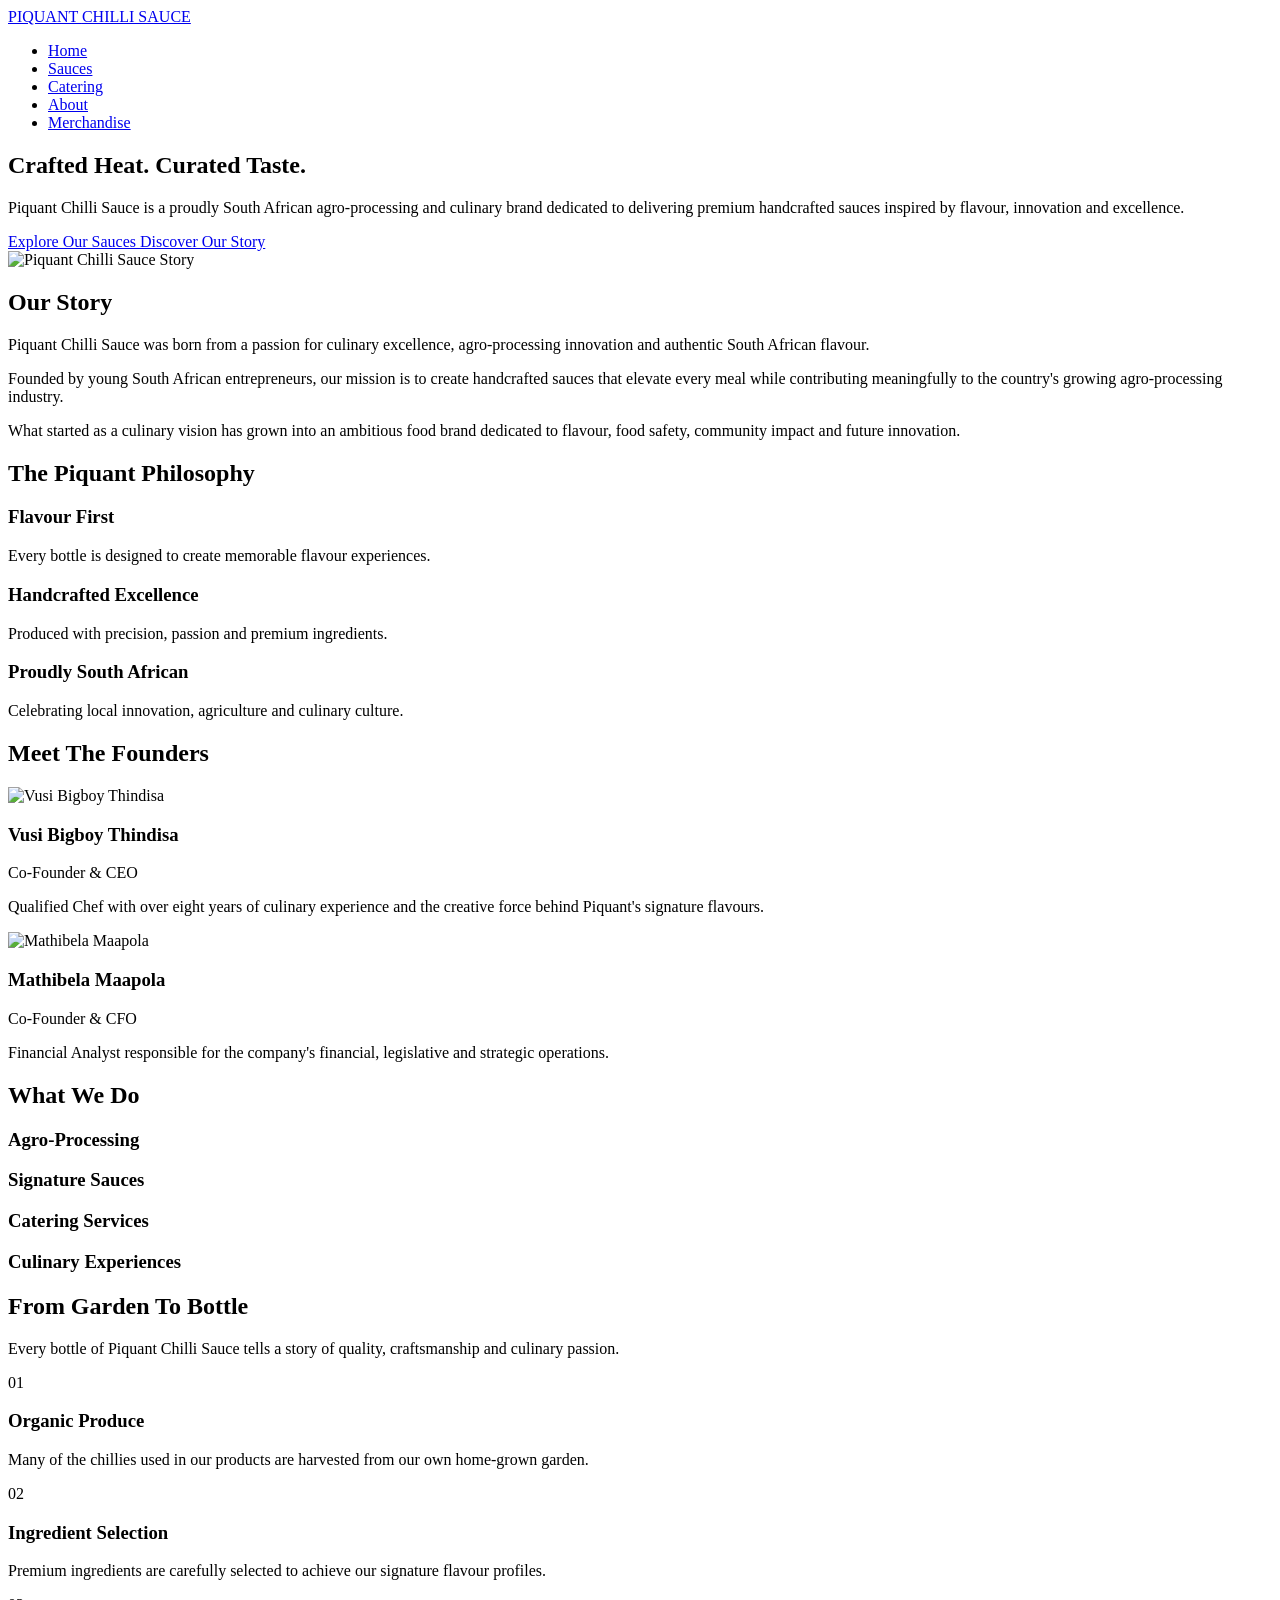
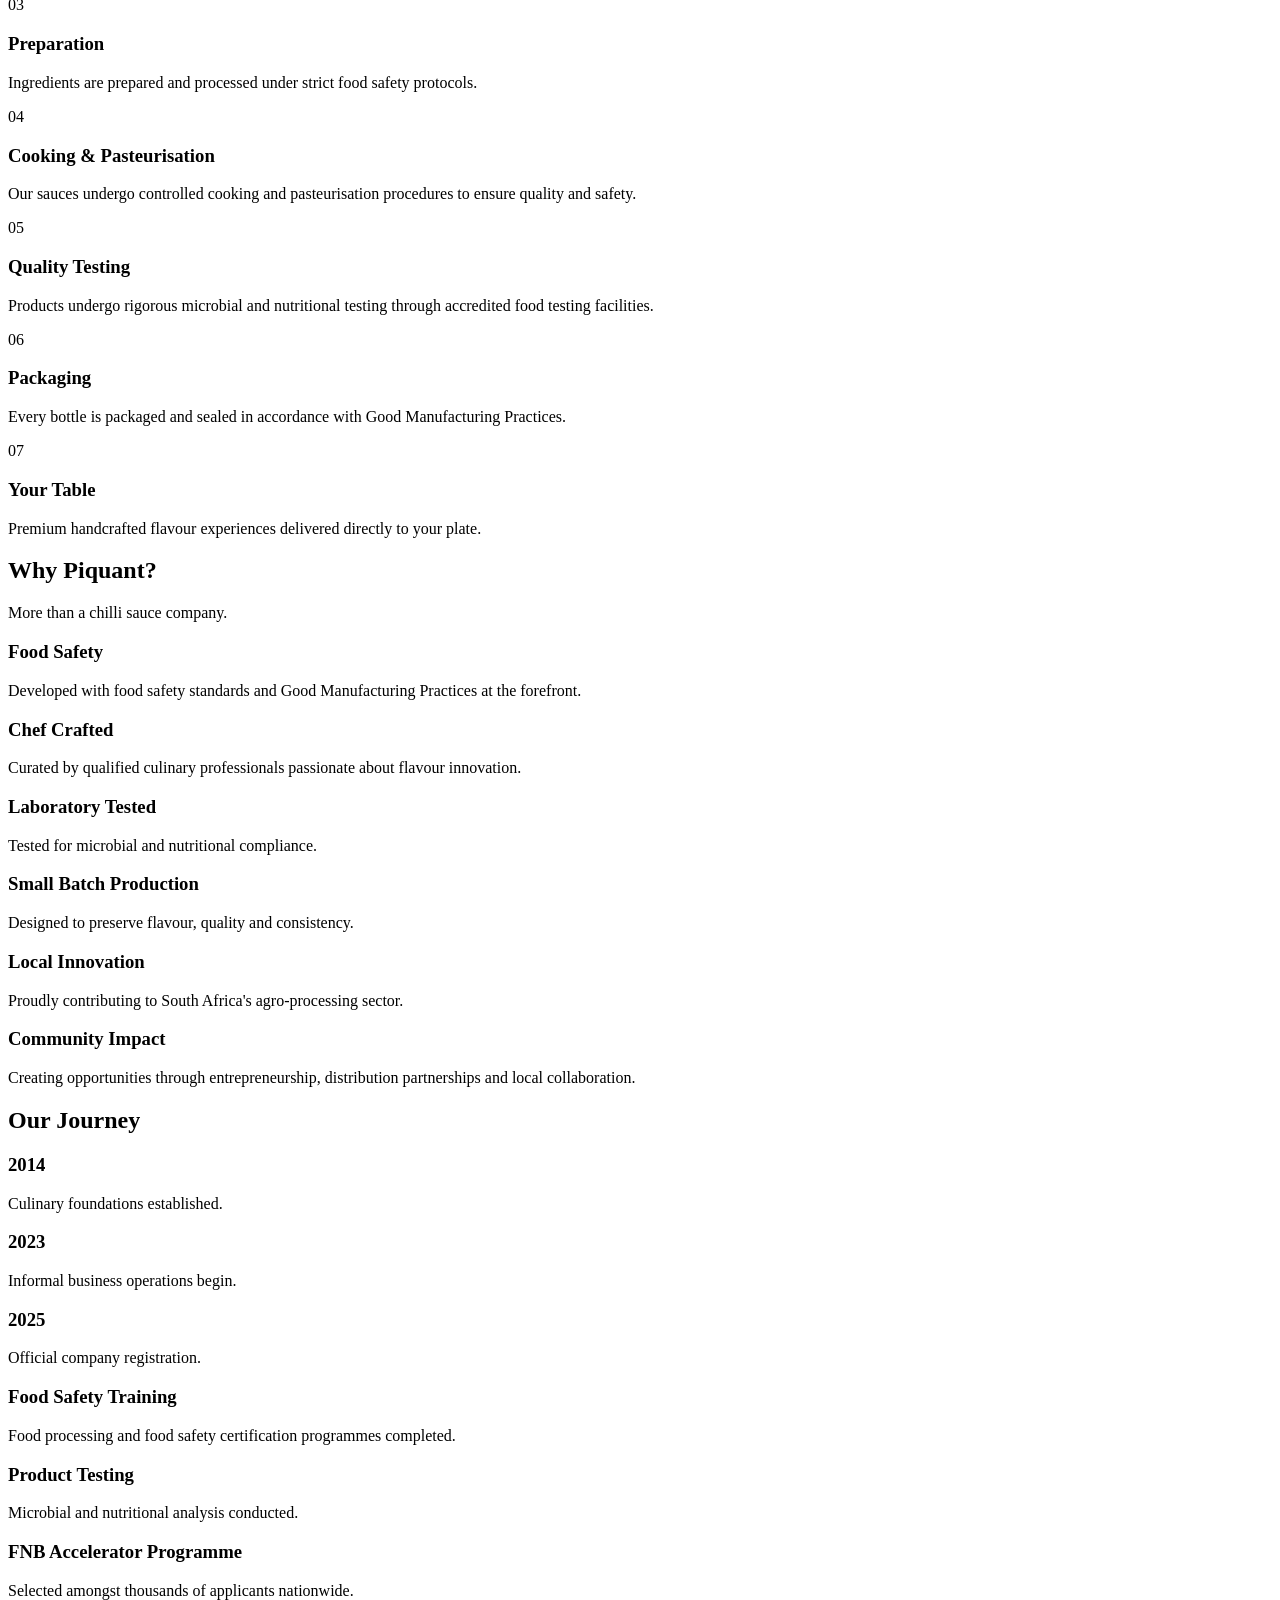
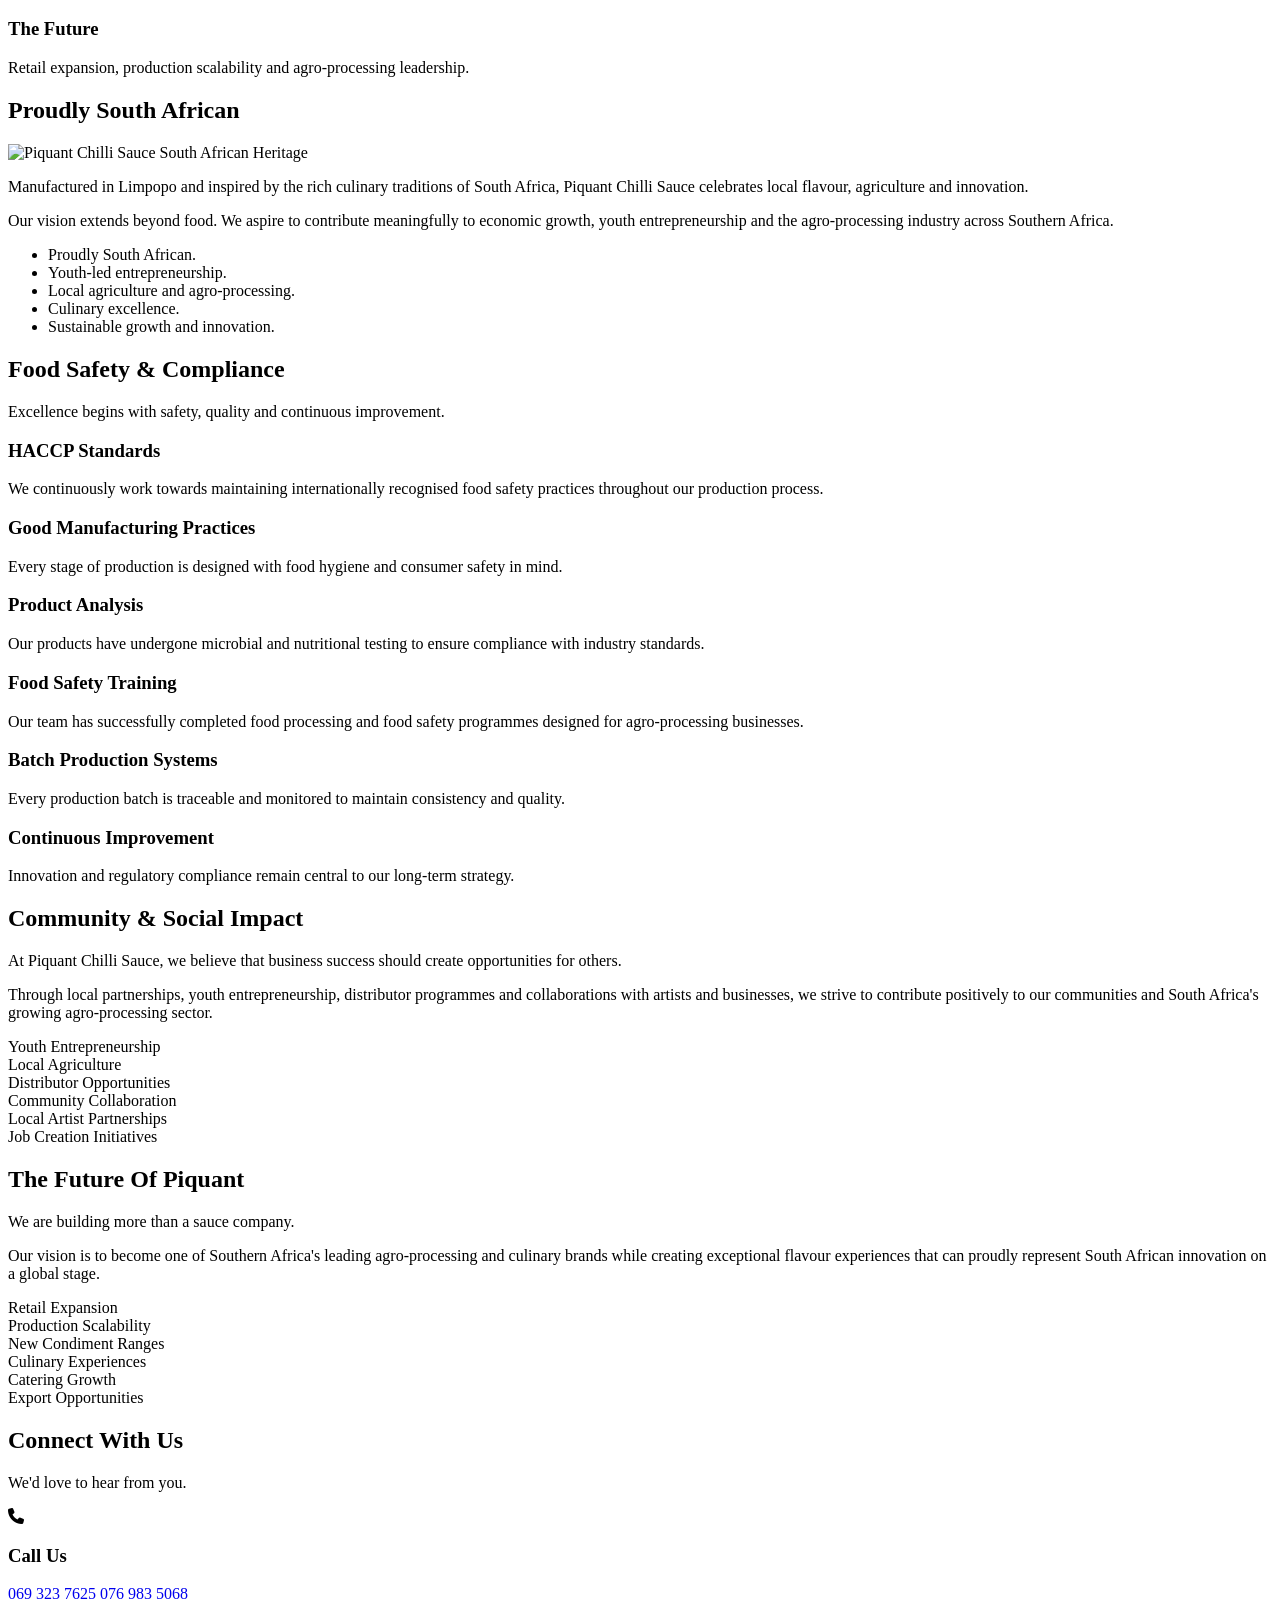
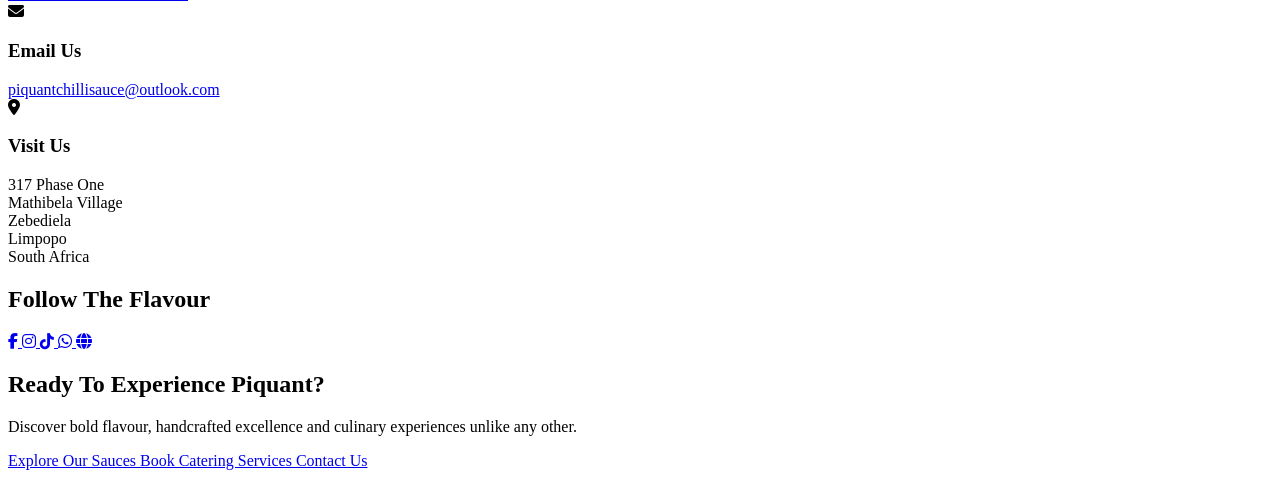
==== About.html @ f59b1143 "Add About page HTML structure This file contains the complete HTML structure for the About page of P" ====
<!DOCTYPE html>
<html lang="en">

<head>

    <meta charset="UTF-8">
    <meta name="viewport"
        content="width=device-width, initial-scale=1.0">

    <title>About Us | Piquant Chilli Sauce</title>

    <meta name="description"
        content="Learn more about Piquant Chilli Sauce. Discover our story, handcrafted sauces, culinary philosophy, food safety standards and South African heritage.">

    <!-- Main CSS -->
    <link rel="stylesheet" href="about.css">

    <!-- Existing Site Styling (if applicable) -->
    <!-- <link rel="stylesheet" href="styles.css"> -->

    <!-- Font Awesome (Only if already used in the website) -->
    <link rel="stylesheet"
        href="https://cdnjs.cloudflare.com/ajax/libs/font-awesome/6.7.2/css/all.min.css">

</head>

<body>

  <!--==================================================-->
<!-- HEADER                                           -->
<!--==================================================-->

<header class="header" id="main-header">

    <div class="container">

        <div class="nav">

            <a href="index.html" class="logo">

                PIQUANT
                <span>CHILLI SAUCE</span>

            </a>

            <nav>

                <ul class="nav-links">

                    <li>
                        <a href="index.html">
                            Home
                        </a>
                    </li>

                    <li>
                        <a href="Sauces.html">
                            Sauces
                        </a>
                    </li>

                    <li>
                        <a href="catering.html">
                            Catering
                        </a>
                    </li>

                    <li>
                        <a href="about.html"
                            class="active">
                            About
                        </a>
                    </li>

                    <li>
                        <a href="merch.html">
                            Merchandise
                        </a>
                    </li>

                </ul>

            </nav>

        </div>

    </div>

</header>

  <main>
    <!--==================================================-->
<!-- HERO SECTION                                     -->
<!--==================================================-->

<section class="about-hero">

    <div class="container">

        <div class="hero-content">

            <h1>

                Crafted Heat.
                Curated Taste.

            </h1>

            <p>

                Piquant Chilli Sauce is a proudly South
                African agro-processing and culinary
                brand dedicated to delivering premium
                handcrafted sauces inspired by flavour,
                innovation and excellence.

            </p>

            <div class="hero-buttons">

                <a href="Sauces.html"
                    class="primary-btn">

                    Explore Our Sauces

                </a>

                <a href="#our-story"
                    class="secondary-btn">

                    Discover Our Story

                </a>

            </div>

        </div>

    </div>

</section>

    <!--==================================================-->
<!-- OUR STORY                                        -->
<!--==================================================-->

<section class="about-story"
    id="our-story">

    <div class="container">

        <div class="story-grid">

            <div class="story-image">

                <img src="images/about/our-story.jpg"
                    alt="Piquant Chilli Sauce Story">

            </div>

            <div class="story-content">

                <h2>

                    Our Story

                </h2>

                <p>

                    Piquant Chilli Sauce was born from
                    a passion for culinary excellence,
                    agro-processing innovation and
                    authentic South African flavour.

                </p>

                <p>

                    Founded by young South African
                    entrepreneurs, our mission is to
                    create handcrafted sauces that
                    elevate every meal while contributing
                    meaningfully to the country's growing
                    agro-processing industry.

                </p>

                <p>

                    What started as a culinary vision
                    has grown into an ambitious food
                    brand dedicated to flavour,
                    food safety, community impact and
                    future innovation.

                </p>

            </div>

        </div>

    </div>

</section>

    <!--==================================================-->
<!-- PHILOSOPHY                                       -->
<!--==================================================-->

<section class="philosophy-section">

    <div class="container">

        <h2>

            The Piquant Philosophy

        </h2>

        <div class="philosophy-grid">

            <article class="philosophy-card">

                <h3>
                    Flavour First
                </h3>

                <p>

                    Every bottle is designed to create
                    memorable flavour experiences.

                </p>

            </article>


            <article class="philosophy-card">

                <h3>
                    Handcrafted Excellence
                </h3>

                <p>

                    Produced with precision, passion
                    and premium ingredients.

                </p>

            </article>


            <article class="philosophy-card">

                <h3>
                    Proudly South African
                </h3>

                <p>

                    Celebrating local innovation,
                    agriculture and culinary culture.

                </p>

            </article>

        </div>

    </div>

</section>
<!--==================================================-->
<!-- FOUNDERS                                         -->
<!--==================================================-->

<section class="founders-section">

    <div class="container">

        <h2>

            Meet The Founders

        </h2>


        <div class="founders-grid">


            <article class="founder-card">

                <img src="images/about/vusi.jpg"
                    alt="Vusi Bigboy Thindisa">

                <h3>

                    Vusi Bigboy Thindisa

                </h3>

                <span>

                    Co-Founder & CEO

                </span>

                <p>

                    Qualified Chef with over eight
                    years of culinary experience and
                    the creative force behind Piquant's
                    signature flavours.

                </p>

            </article>


            <article class="founder-card">

                <img src="images/about/mathibela.jpg"
                    alt="Mathibela Maapola">

                <h3>

                    Mathibela Maapola

                </h3>

                <span>

                    Co-Founder & CFO

                </span>

                <p>

                    Financial Analyst responsible for
                    the company's financial, legislative
                    and strategic operations.

                </p>

            </article>


        </div>

    </div>

</section>

    <!--==================================================-->
<!-- WHAT WE DO                                       -->
<!--==================================================-->

<section class="services-section">

    <div class="container">

        <h2>

            What We Do

        </h2>


        <div class="services-grid">

            <article>

                <h3>
                    Agro-Processing
                </h3>

            </article>


            <article>

                <h3>
                    Signature Sauces
                </h3>

            </article>


            <article>

                <h3>
                    Catering Services
                </h3>

            </article>


            <article>

                <h3>
                    Culinary Experiences
                </h3>

            </article>


        </div>

    </div>

</section>

    <!--==================================================-->
<!-- FROM GARDEN TO BOTTLE                            -->
<!--==================================================-->

<section class="production-section">

    <div class="container">

        <div class="section-title">

            <h2>
                From Garden To Bottle
            </h2>

            <p>
                Every bottle of Piquant Chilli Sauce tells a story of
                quality, craftsmanship and culinary passion.
            </p>

        </div>


        <div class="production-timeline">

            <div class="production-step">

                <span>01</span>

                <h3>
                    Organic Produce
                </h3>

                <p>
                    Many of the chillies used in our products are
                    harvested from our own home-grown garden.
                </p>

            </div>


            <div class="production-step">

                <span>02</span>

                <h3>
                    Ingredient Selection
                </h3>

                <p>
                    Premium ingredients are carefully selected to
                    achieve our signature flavour profiles.
                </p>

            </div>


            <div class="production-step">

                <span>03</span>

                <h3>
                    Preparation
                </h3>

                <p>
                    Ingredients are prepared and processed under
                    strict food safety protocols.
                </p>

            </div>


            <div class="production-step">

                <span>04</span>

                <h3>
                    Cooking & Pasteurisation
                </h3>

                <p>
                    Our sauces undergo controlled cooking and
                    pasteurisation procedures to ensure quality
                    and safety.
                </p>

            </div>


            <div class="production-step">

                <span>05</span>

                <h3>
                    Quality Testing
                </h3>

                <p>
                    Products undergo rigorous microbial and
                    nutritional testing through accredited food
                    testing facilities.
                </p>

            </div>


            <div class="production-step">

                <span>06</span>

                <h3>
                    Packaging
                </h3>

                <p>
                    Every bottle is packaged and sealed in
                    accordance with Good Manufacturing Practices.
                </p>

            </div>


            <div class="production-step">

                <span>07</span>

                <h3>
                    Your Table
                </h3>

                <p>
                    Premium handcrafted flavour experiences
                    delivered directly to your plate.
                </p>

            </div>


        </div>

    </div>

</section>



<!--==================================================-->
<!-- WHY PIQUANT                                      -->
<!--==================================================-->

<section class="difference-section">

    <div class="container">

        <div class="section-title">

            <h2>

                Why Piquant?

            </h2>

            <p>

                More than a chilli sauce company.

            </p>

        </div>


        <div class="difference-grid">


            <article class="difference-card">

                <h3>

                    Food Safety

                </h3>

                <p>

                    Developed with food safety standards and
                    Good Manufacturing Practices at the forefront.

                </p>

            </article>



            <article class="difference-card">

                <h3>

                    Chef Crafted

                </h3>

                <p>

                    Curated by qualified culinary professionals
                    passionate about flavour innovation.

                </p>

            </article>



            <article class="difference-card">

                <h3>

                    Laboratory Tested

                </h3>

                <p>

                    Tested for microbial and nutritional
                    compliance.

                </p>

            </article>



            <article class="difference-card">

                <h3>

                    Small Batch Production

                </h3>

                <p>

                    Designed to preserve flavour, quality and
                    consistency.

                </p>

            </article>



            <article class="difference-card">

                <h3>

                    Local Innovation

                </h3>

                <p>

                    Proudly contributing to South Africa's
                    agro-processing sector.

                </p>

            </article>



            <article class="difference-card">

                <h3>

                    Community Impact

                </h3>

                <p>

                    Creating opportunities through entrepreneurship,
                    distribution partnerships and local collaboration.

                </p>

            </article>


        </div>

    </div>

</section>




<!--==================================================-->
<!-- OUR JOURNEY                                      -->
<!--==================================================-->

<section class="timeline-section">

    <div class="container">

        <div class="section-title">

            <h2>

                Our Journey

            </h2>

        </div>


        <div class="timeline-container">


            <div class="timeline-item">

                <h3>
                    2014
                </h3>

                <p>

                    Culinary foundations established.

                </p>

            </div>



            <div class="timeline-item">

                <h3>
                    2023
                </h3>

                <p>

                    Informal business operations begin.

                </p>

            </div>



            <div class="timeline-item">

                <h3>
                    2025
                </h3>

                <p>

                    Official company registration.

                </p>

            </div>



            <div class="timeline-item">

                <h3>
                    Food Safety Training
                </h3>

                <p>

                    Food processing and food safety certification
                    programmes completed.

                </p>

            </div>



            <div class="timeline-item">

                <h3>
                    Product Testing
                </h3>

                <p>

                    Microbial and nutritional analysis conducted.

                </p>

            </div>



            <div class="timeline-item">

                <h3>
                    FNB Accelerator Programme
                </h3>

                <p>

                    Selected amongst thousands of applicants
                    nationwide.

                </p>

            </div>



            <div class="timeline-item">

                <h3>
                    The Future
                </h3>

                <p>

                    Retail expansion, production scalability and
                    agro-processing leadership.

                </p>

            </div>


        </div>

    </div>

</section>




<!--==================================================-->
<!-- PROUDLY SOUTH AFRICAN                            -->
<!--==================================================-->

<section class="south-africa-section">

    <div class="container">

        <div class="section-title">

            <h2>

                Proudly South African

            </h2>

        </div>


        <div class="south-africa-content">


            <div class="south-africa-image">

                <img src="images/about/south-africa.jpg"
                    alt="Piquant Chilli Sauce South African Heritage">

            </div>



            <div class="south-africa-text">

                <p>

                    Manufactured in Limpopo and inspired by the
                    rich culinary traditions of South Africa,
                    Piquant Chilli Sauce celebrates local flavour,
                    agriculture and innovation.

                </p>

                <p>

                    Our vision extends beyond food. We aspire
                    to contribute meaningfully to economic growth,
                    youth entrepreneurship and the agro-processing
                    industry across Southern Africa.

                </p>


                <ul>

                    <li>
                        Proudly South African.
                    </li>

                    <li>
                        Youth-led entrepreneurship.
                    </li>

                    <li>
                        Local agriculture and agro-processing.
                    </li>

                    <li>
                        Culinary excellence.
                    </li>

                    <li>
                        Sustainable growth and innovation.
                    </li>

                </ul>


            </div>


        </div>

    </div>

</section>

    <!--==================================================-->
<!-- FOOD SAFETY & COMPLIANCE                         -->
<!--==================================================-->

<section class="compliance-section">

    <div class="container">

        <div class="section-title">

            <h2>
                Food Safety & Compliance
            </h2>

            <p>
                Excellence begins with safety, quality and
                continuous improvement.
            </p>

        </div>


        <div class="compliance-grid">


            <article class="compliance-card">

                <h3>
                    HACCP Standards
                </h3>

                <p>
                    We continuously work towards maintaining
                    internationally recognised food safety
                    practices throughout our production process.
                </p>

            </article>


            <article class="compliance-card">

                <h3>
                    Good Manufacturing Practices
                </h3>

                <p>
                    Every stage of production is designed with
                    food hygiene and consumer safety in mind.
                </p>

            </article>


            <article class="compliance-card">

                <h3>
                    Product Analysis
                </h3>

                <p>
                    Our products have undergone microbial and
                    nutritional testing to ensure compliance
                    with industry standards.
                </p>

            </article>


            <article class="compliance-card">

                <h3>
                    Food Safety Training
                </h3>

                <p>
                    Our team has successfully completed food
                    processing and food safety programmes
                    designed for agro-processing businesses.
                </p>

            </article>


            <article class="compliance-card">

                <h3>
                    Batch Production Systems
                </h3>

                <p>
                    Every production batch is traceable and
                    monitored to maintain consistency and quality.
                </p>

            </article>


            <article class="compliance-card">

                <h3>
                    Continuous Improvement
                </h3>

                <p>
                    Innovation and regulatory compliance remain
                    central to our long-term strategy.
                </p>

            </article>


        </div>

    </div>

</section>




<!--==================================================-->
<!-- COMMUNITY IMPACT                                 -->
<!--==================================================-->

<section class="community-section">

    <div class="container">

        <div class="section-title">

            <h2>
                Community & Social Impact
            </h2>

        </div>


        <div class="community-content">

            <p>

                At Piquant Chilli Sauce, we believe that business
                success should create opportunities for others.

            </p>

            <p>

                Through local partnerships, youth entrepreneurship,
                distributor programmes and collaborations with
                artists and businesses, we strive to contribute
                positively to our communities and South Africa's
                growing agro-processing sector.

            </p>


            <div class="community-grid">

                <div class="community-card">

                    Youth Entrepreneurship

                </div>


                <div class="community-card">

                    Local Agriculture

                </div>


                <div class="community-card">

                    Distributor Opportunities

                </div>


                <div class="community-card">

                    Community Collaboration

                </div>


                <div class="community-card">

                    Local Artist Partnerships

                </div>


                <div class="community-card">

                    Job Creation Initiatives

                </div>

            </div>


        </div>

    </div>

</section>




<!--==================================================-->
<!-- FUTURE VISION                                    -->
<!--==================================================-->

<section class="vision-section">

    <div class="container">

        <div class="section-title">

            <h2>
                The Future Of Piquant
            </h2>

        </div>


        <div class="vision-content">

            <p>

                We are building more than a sauce company.

            </p>

            <p>

                Our vision is to become one of Southern Africa's
                leading agro-processing and culinary brands while
                creating exceptional flavour experiences that can
                proudly represent South African innovation on a
                global stage.

            </p>


            <div class="vision-grid">

                <div class="vision-card">
                    Retail Expansion
                </div>

                <div class="vision-card">
                    Production Scalability
                </div>

                <div class="vision-card">
                    New Condiment Ranges
                </div>

                <div class="vision-card">
                    Culinary Experiences
                </div>

                <div class="vision-card">
                    Catering Growth
                </div>

                <div class="vision-card">
                    Export Opportunities
                </div>

            </div>

        </div>

    </div>

</section>




<!--==================================================-->
<!-- CONNECT WITH US                                  -->
<!--==================================================-->

<section class="contact-section">

    <div class="container">

        <div class="section-title">

            <h2>
                Connect With Us
            </h2>

            <p>

                We'd love to hear from you.

            </p>

        </div>


        <div class="contact-grid">


            <article class="contact-card">

                <i class="fa-solid fa-phone"></i>

                <h3>
                    Call Us
                </h3>

                <a href="tel:+27693237625">
                    069 323 7625
                </a>

                <a href="tel:+27769835068">
                    076 983 5068
                </a>

            </article>



            <article class="contact-card">

                <i class="fa-solid fa-envelope"></i>

                <h3>
                    Email Us
                </h3>

                <a href="mailto:piquantchillisauce@outlook.com">

                    piquantchillisauce@outlook.com

                </a>

            </article>



            <article class="contact-card">

                <i class="fa-solid fa-location-dot"></i>

                <h3>
                    Visit Us
                </h3>

                <p>

                    317 Phase One<br>
                    Mathibela Village<br>
                    Zebediela<br>
                    Limpopo<br>
                    South Africa

                </p>

            </article>


        </div>

    </div>

</section>




<!--==================================================-->
<!-- SOCIAL MEDIA                                     -->
<!--==================================================-->

<section class="social-media-section">

    <div class="container">

        <h2>

            Follow The Flavour

        </h2>


        <div class="social-links">


            <!-- Replace the href values with the same ones from index.html -->

            <a href="#"
                target="_blank">

                <i class="fa-brands fa-facebook-f"></i>

            </a>


            <a href="#"
                target="_blank">

                <i class="fa-brands fa-instagram"></i>

            </a>


            <a href="#"
                target="_blank">

                <i class="fa-brands fa-tiktok"></i>

            </a>


            <a href="#"
                target="_blank">

                <i class="fa-brands fa-whatsapp"></i>

            </a>


            <a href="#"
                target="_blank">

                <i class="fa-solid fa-globe"></i>

            </a>


        </div>

    </div>

</section>




<!--==================================================-->
<!-- CALL TO ACTION                                   -->
<!--==================================================-->

<section class="about-cta-section">

    <div class="container">

        <h2>

            Ready To Experience Piquant?

        </h2>


        <p>

            Discover bold flavour, handcrafted excellence and
            culinary experiences unlike any other.

        </p>


        <div class="cta-buttons">


            <a href="Sauces.html"
                class="primary-btn">

                Explore Our Sauces

            </a>


            <a href="catering.html"
                class="primary-btn">

                Book Catering Services

            </a>


            <a href="contact.html"
                class="secondary-btn">

                Contact Us

            </a>


        </div>

    </div>

</section>

    </main>


<!-- Existing Footer Here -->

<footer>

    <!-- Copy footer code from index.html -->

</footer>


<!--==================================================-->
<!-- JAVASCRIPT                                       -->
<!--==================================================-->

<script src="about.js"></script>

</body>

</html>
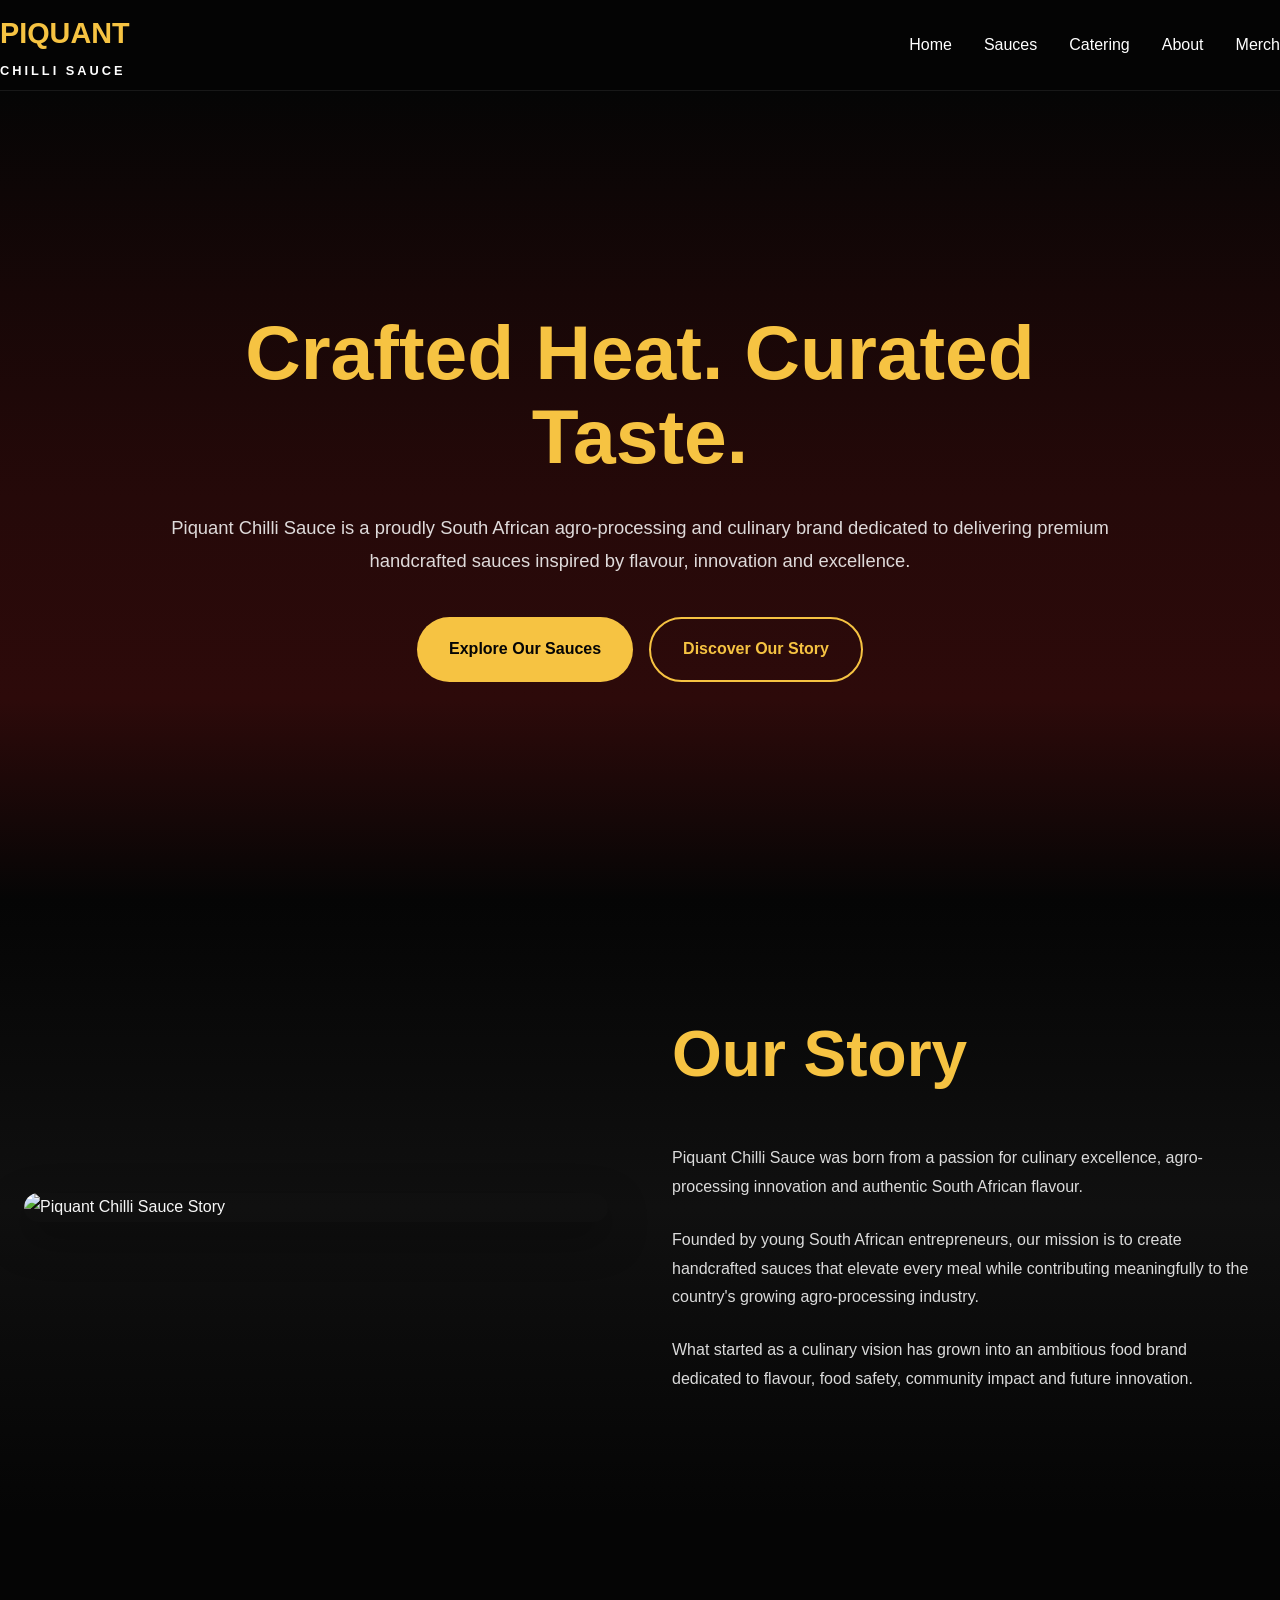
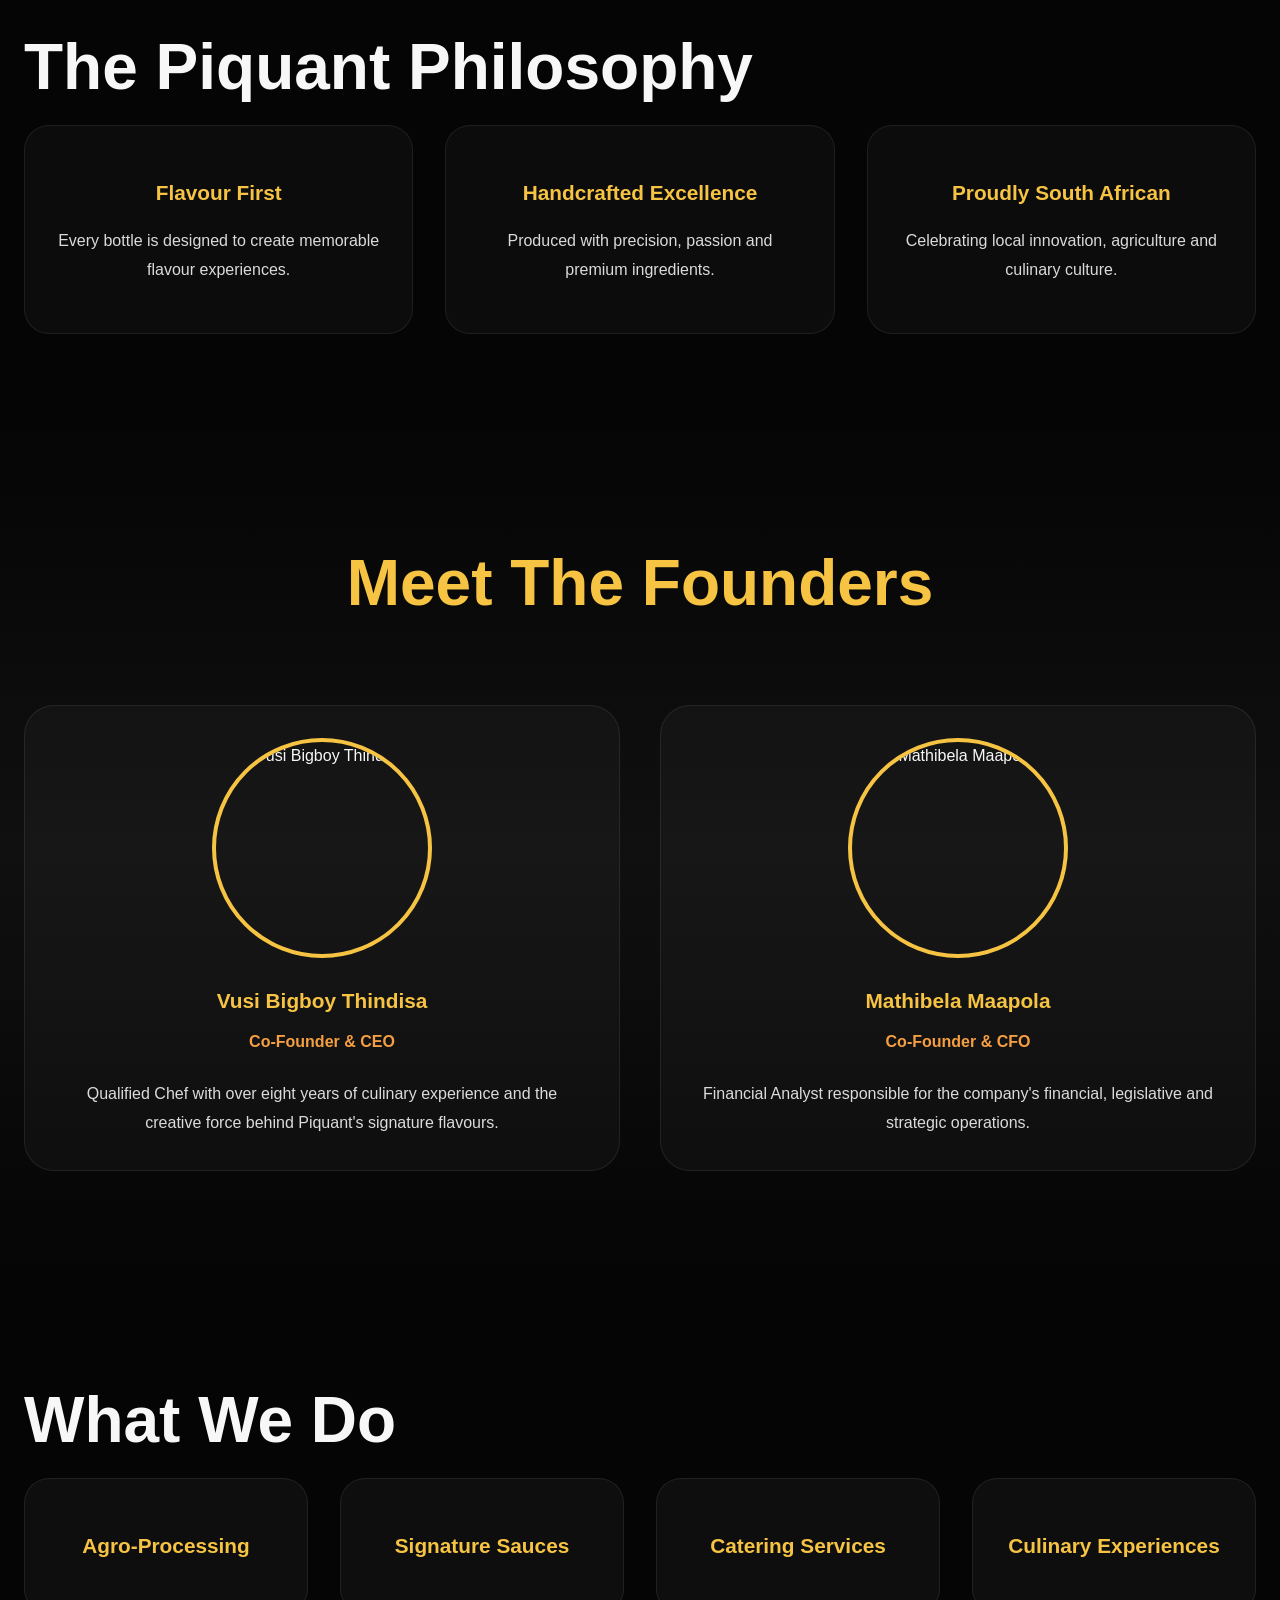
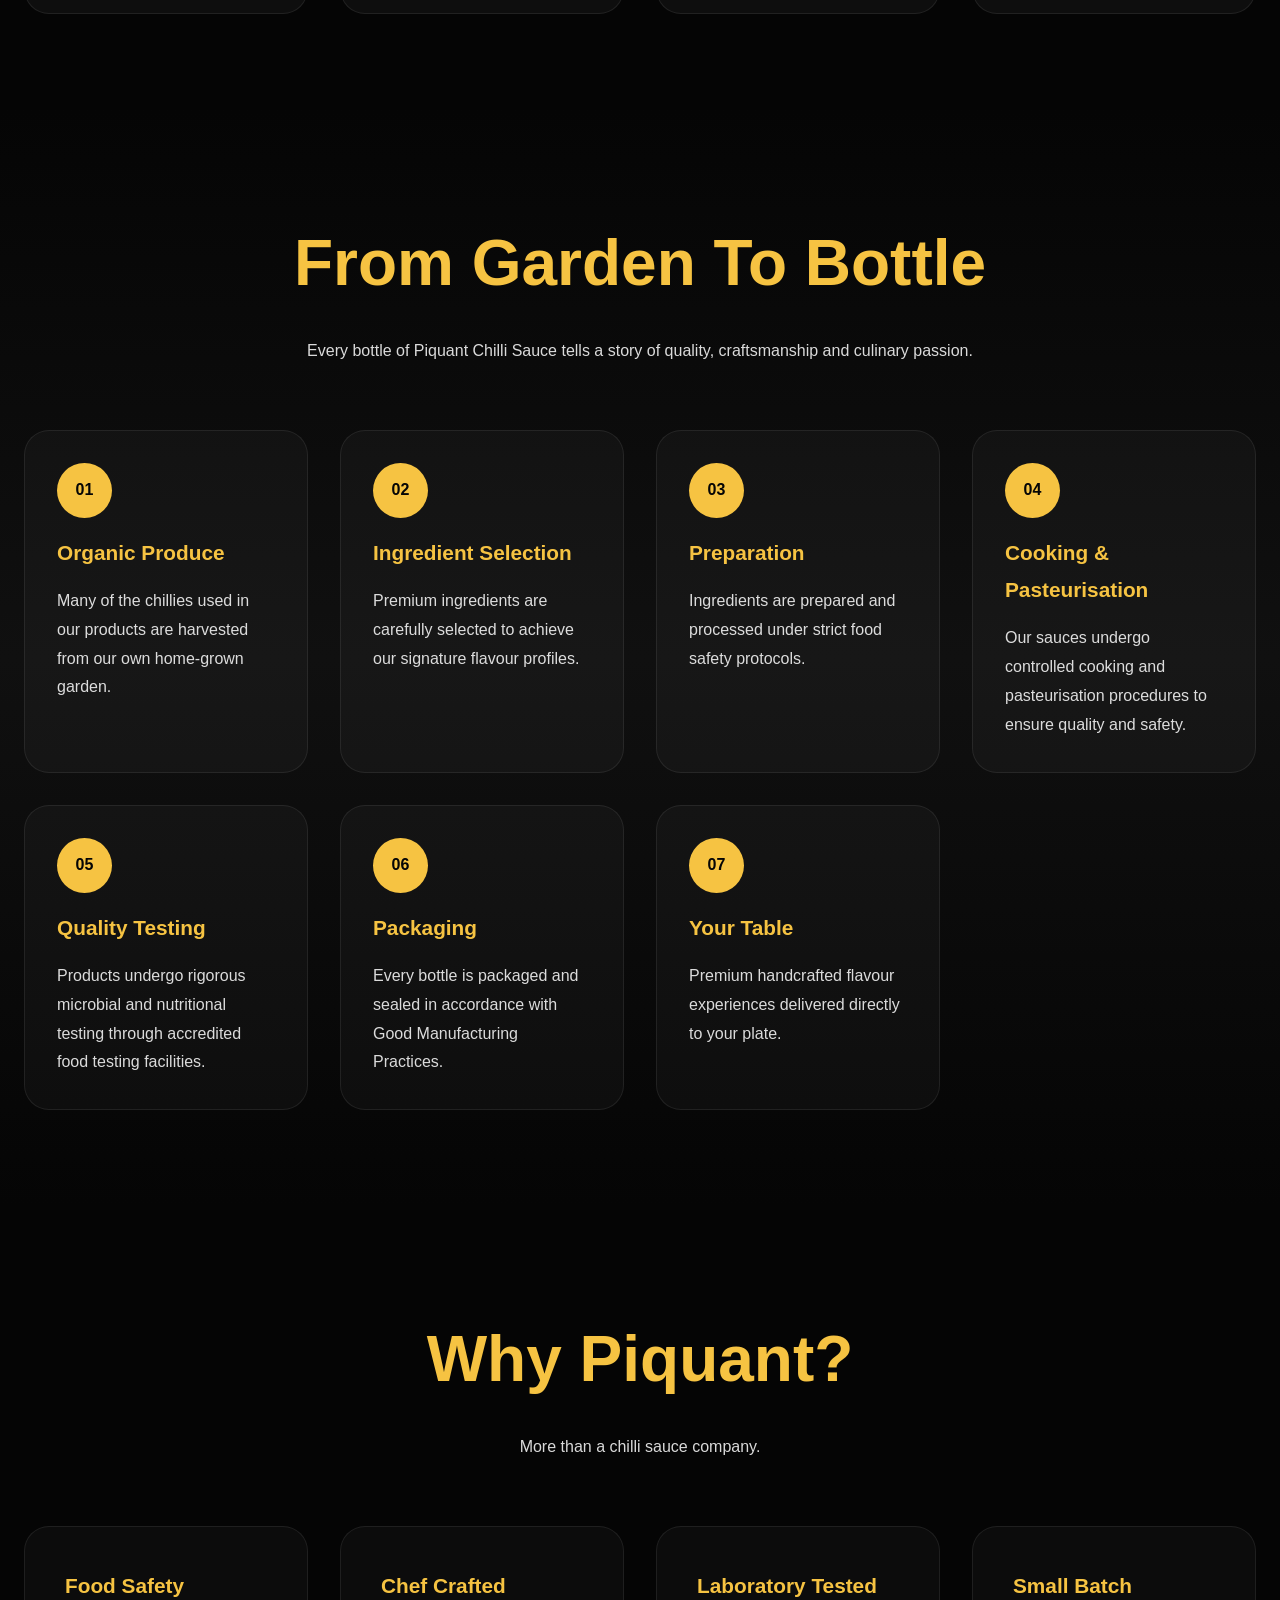
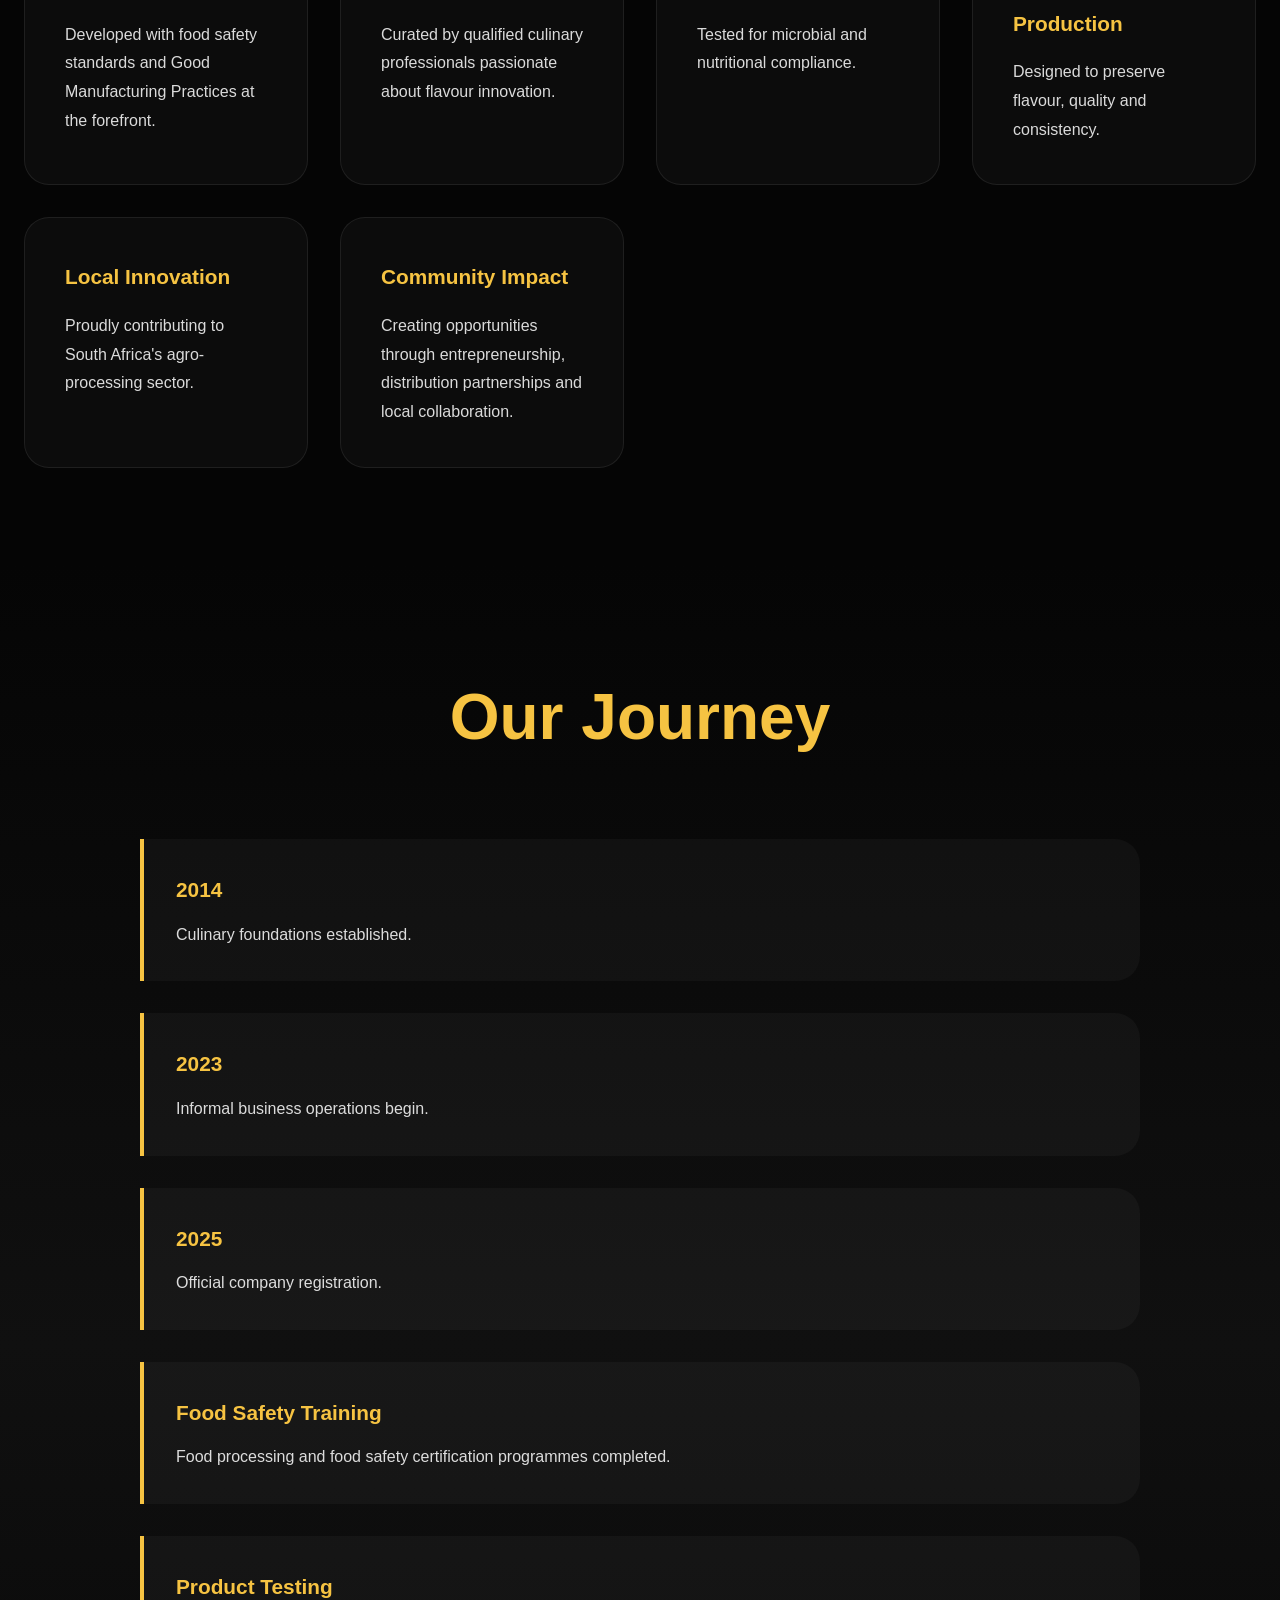
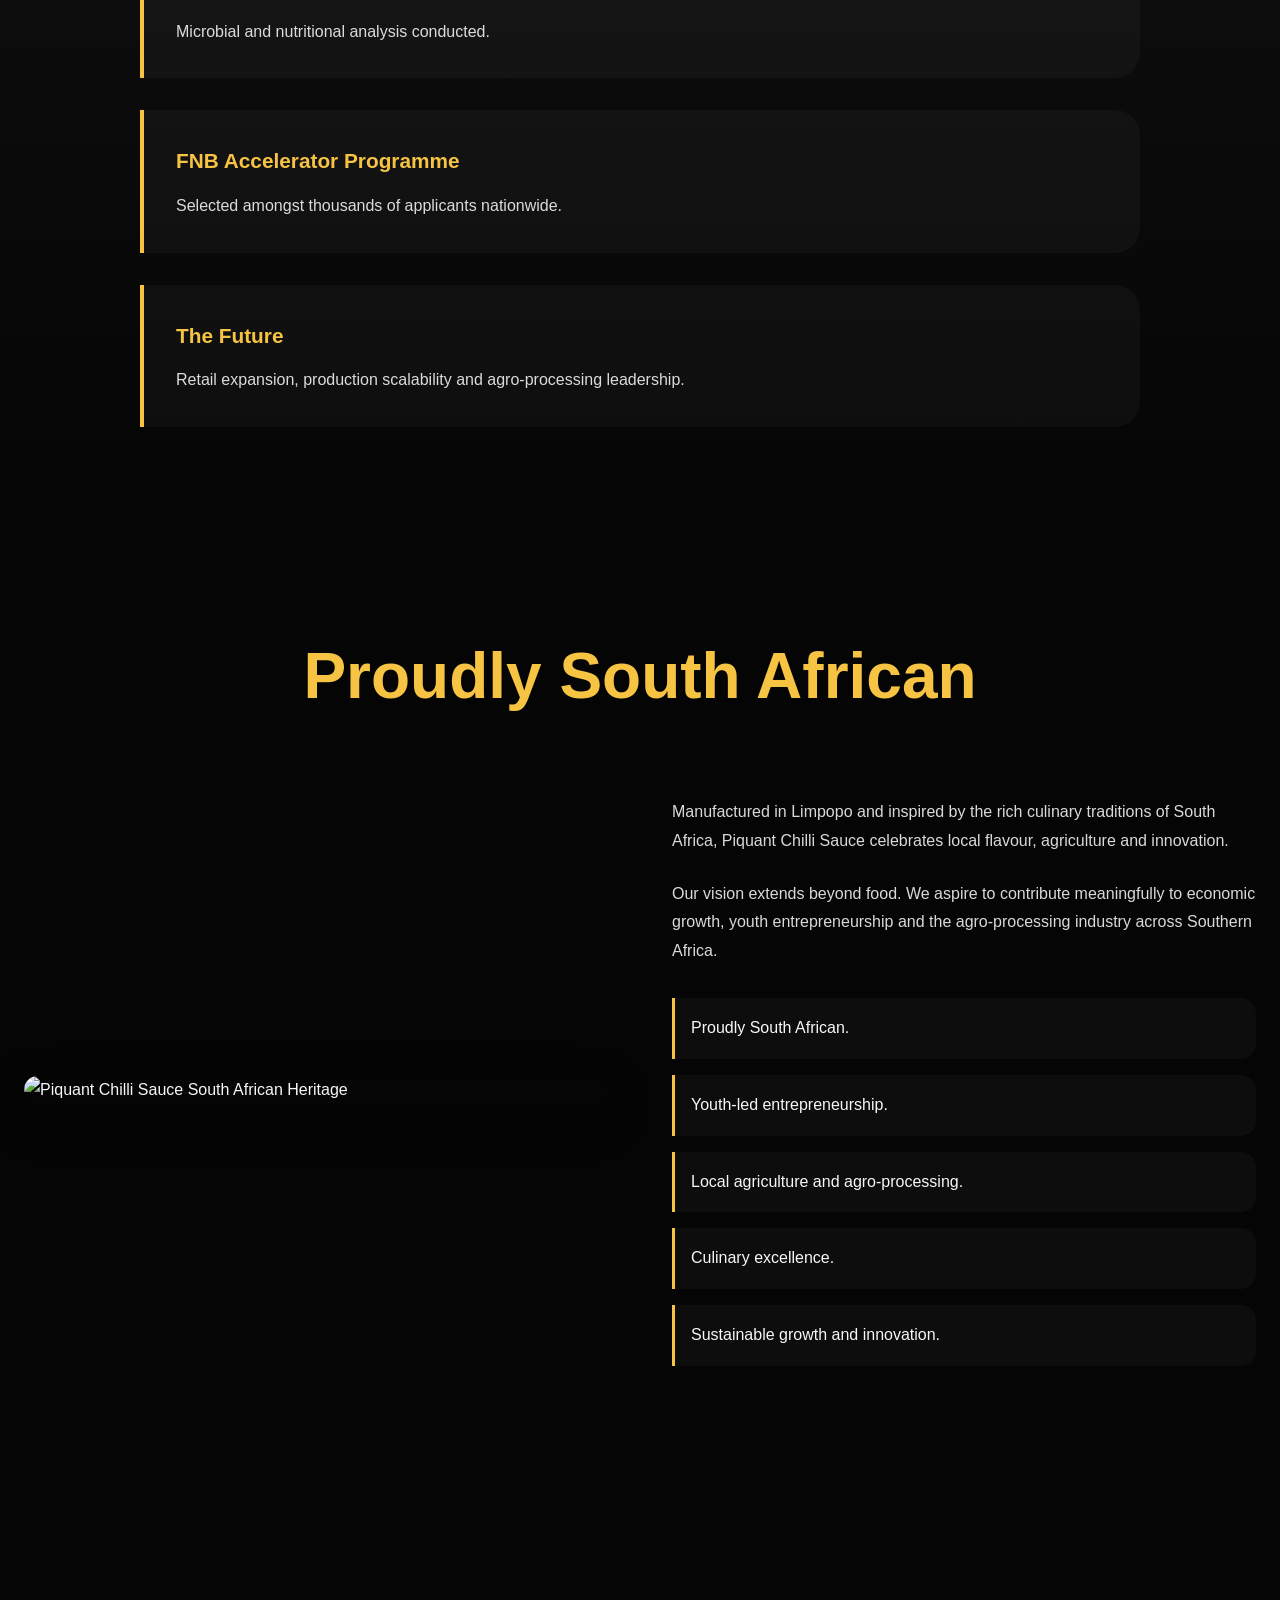
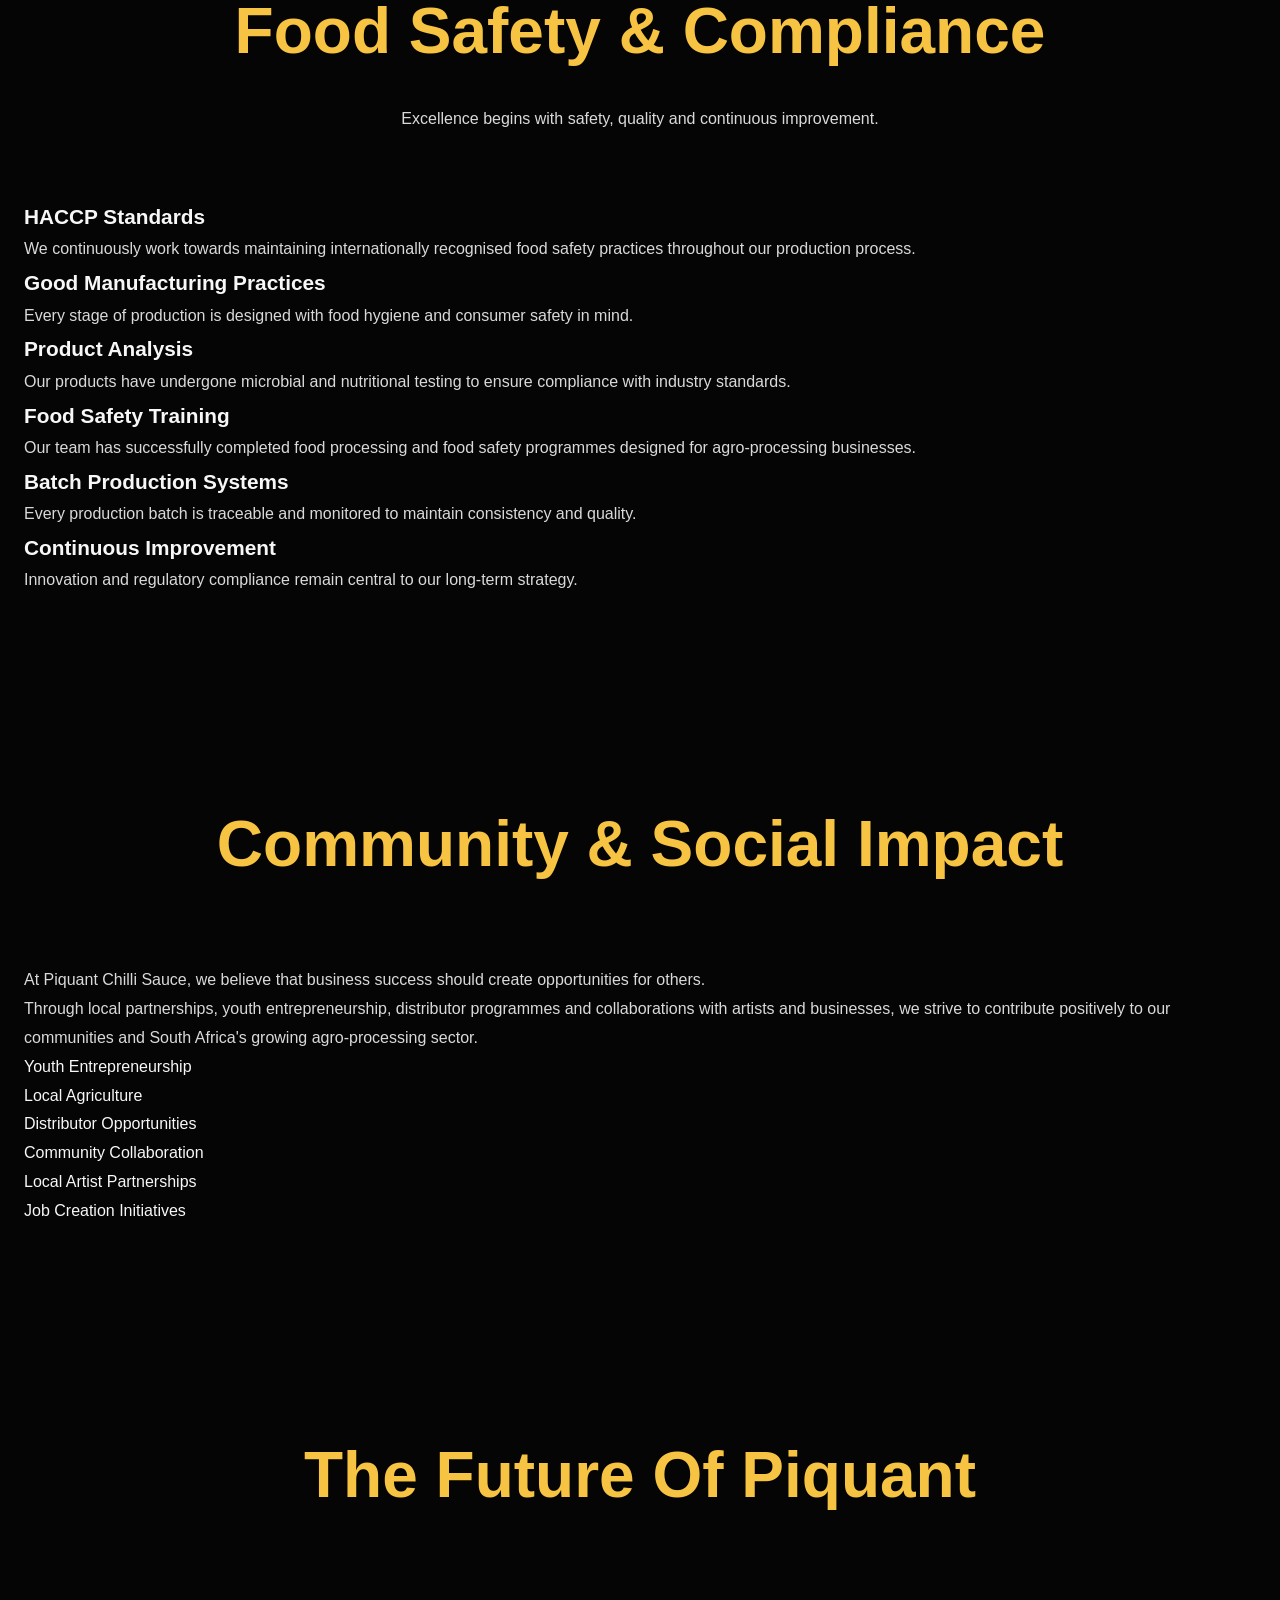
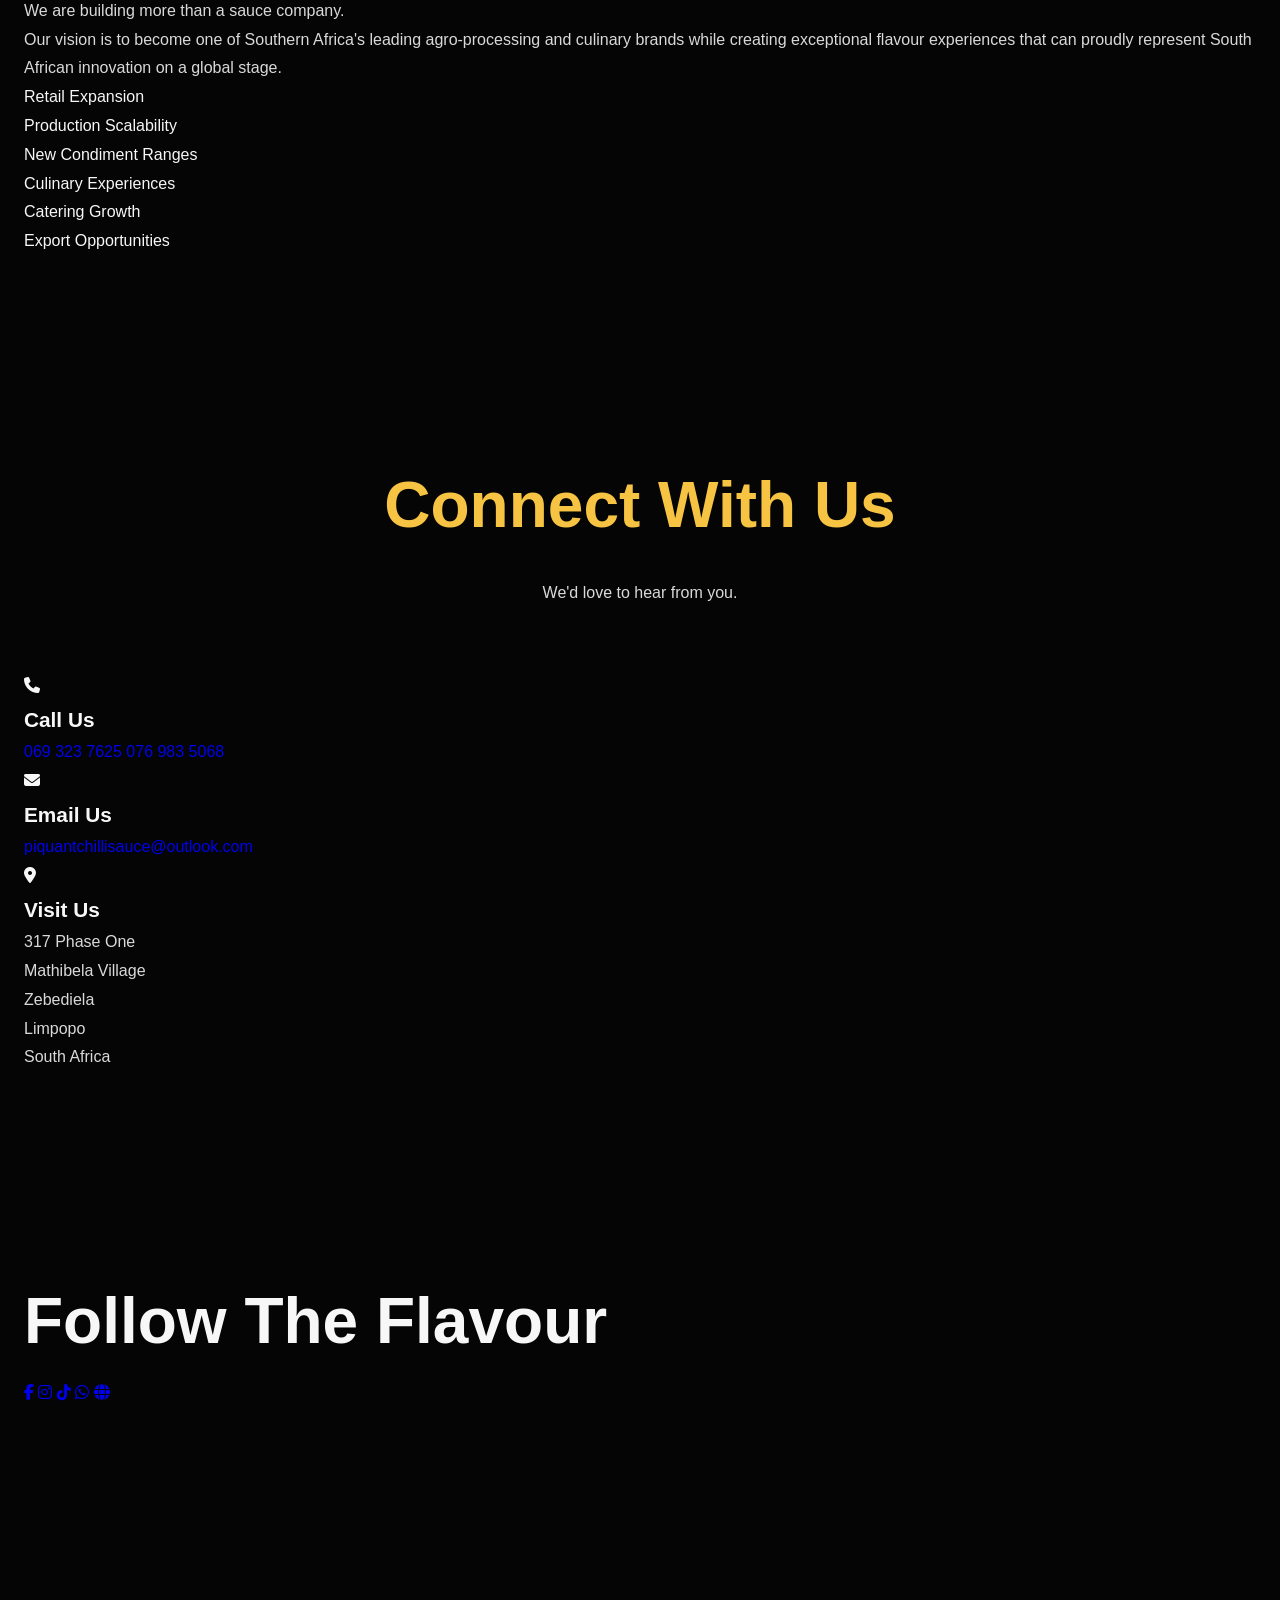
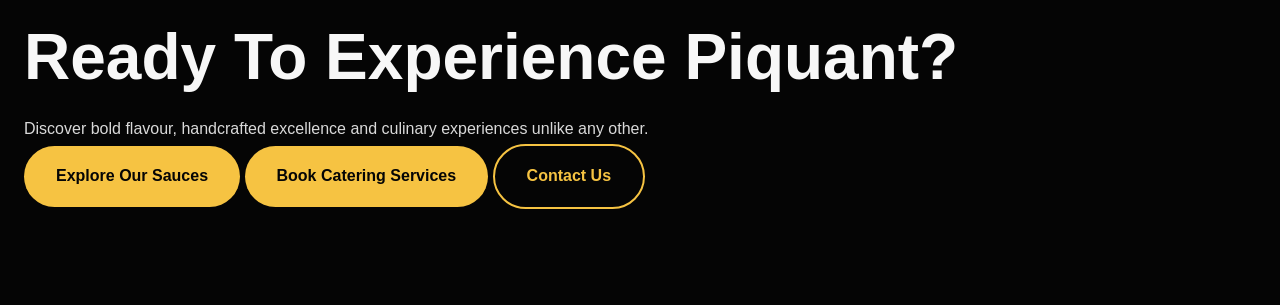
==== commit bf2e67bd: "Fix casing in About.html stylesheet and link text" ====
--- a/About.html
+++ b/About.html
@@ -13,7 +13,7 @@
         content="Learn more about Piquant Chilli Sauce. Discover our story, handcrafted sauces, culinary philosophy, food safety standards and South African heritage.">
 
     <!-- Main CSS -->
-    <link rel="stylesheet" href="about.css">
+    <link rel="stylesheet" href="About.css">
 
     <!-- Existing Site Styling (if applicable) -->
     <!-- <link rel="stylesheet" href="styles.css"> -->
@@ -74,7 +74,7 @@
 
                     <li>
                         <a href="merch.html">
-                            Merchandise
+                            Merch
                         </a>
                     </li>
 
--- a/About.css
+++ b/About.css
@@ -0,0 +1,1210 @@
+/*****************************************************/
+/* ROOT VARIABLES                                    */
+/*****************************************************/
+
+:root {
+
+    /* Brand Colours */
+
+    --primary-green: #003408;
+    --accent-green: #002f03;
+    --accent-light-green: #02ff3de1;
+
+    --accent-gold: #f6c342;
+    --accent-orange: #f59e42;
+    --accent-red: #d7263d;
+
+    --charcoal: #090909;
+    --rich-black: #050505;
+    --cream: #fdf9f1;
+    --white: #ffffff;
+
+    --text-light: #f7f7f7;
+    --text-dark: #222b45;
+
+    /* Gradients */
+
+    --hero-gradient:
+        linear-gradient(
+        180deg,
+        #050505,
+        #170707,
+        #250909,
+        #2d0a0a,
+        #050505
+        );
+
+    --section-gradient:
+        linear-gradient(
+        180deg,
+        #050505,
+        #101010,
+        #050505
+        );
+
+    /* Shadows */
+
+    --box-shadow:
+        0 15px 40px
+        rgba(0,0,0,0.35);
+
+    --gold-glow:
+        0 0 30px
+        rgba(246,195,66,0.25);
+
+}
+
+
+/*****************************************************/
+/* RESET                                              */
+/*****************************************************/
+
+* {
+
+    margin: 0;
+    padding: 0;
+    box-sizing: border-box;
+
+}
+
+
+html {
+
+    scroll-behavior: smooth;
+
+}
+
+
+body {
+
+    font-family:
+        "Segoe UI",
+        sans-serif;
+
+    background:
+        var(--rich-black);
+
+    color:
+        var(--text-light);
+
+    line-height: 1.8;
+
+    overflow-x: hidden;
+
+}
+
+
+/*****************************************************/
+/* GLOBAL ELEMENTS                                   */
+/*****************************************************/
+
+img {
+
+    width: 100%;
+    display: block;
+
+}
+
+
+a {
+
+    text-decoration: none;
+
+}
+
+
+ul {
+
+    list-style: none;
+
+}
+
+
+section {
+
+    padding:
+        6rem 1.5rem;
+
+}
+
+
+main {
+
+    width: 100%;
+
+}
+
+
+/*****************************************************/
+/* CONTAINER                                         */
+/*****************************************************/
+
+.container {
+
+    max-width: 1400px;
+
+    margin: auto;
+
+}
+
+
+/*****************************************************/
+/* TYPOGRAPHY                                        */
+/*****************************************************/
+
+h1 {
+
+    font-size:
+        clamp(3rem, 6vw, 6rem);
+
+    line-height: 1.1;
+
+}
+
+
+h2 {
+
+    font-size:
+        clamp(2rem, 5vw, 4rem);
+
+}
+
+
+h3 {
+
+    font-size:
+        1.3rem;
+
+}
+
+
+p {
+
+    font-size:
+        1rem;
+
+    color:
+        rgba(255,255,255,0.85);
+
+}
+
+
+/*****************************************************/
+/* SECTION TITLES                                    */
+/*****************************************************/
+
+.section-title {
+
+    text-align:
+        center;
+
+    margin-bottom:
+        4rem;
+
+}
+
+
+.section-title h2 {
+
+    color:
+        var(--accent-gold);
+
+    margin-bottom:
+        1rem;
+
+}
+
+
+.section-title p {
+
+    max-width:
+        850px;
+
+    margin:
+        auto;
+
+}
+
+
+/*****************************************************/
+/* BUTTONS                                            */
+/*****************************************************/
+
+.primary-btn,
+.secondary-btn {
+
+    display:
+        inline-flex;
+
+    align-items:
+        center;
+
+    justify-content:
+        center;
+
+    padding:
+        1rem 2rem;
+
+    border-radius:
+        50px;
+
+    transition:
+        0.35s ease;
+
+    font-weight:
+        600;
+
+}
+
+
+.primary-btn {
+
+    background:
+        var(--accent-gold);
+
+    color:
+        var(--rich-black);
+
+}
+
+
+.primary-btn:hover {
+
+    transform:
+        translateY(-4px);
+
+    box-shadow:
+        var(--gold-glow);
+
+}
+
+
+.secondary-btn {
+
+    border:
+        2px solid
+        var(--accent-gold);
+
+    color:
+        var(--accent-gold);
+
+}
+
+
+.secondary-btn:hover {
+
+    background:
+        var(--accent-gold);
+
+    color:
+        var(--rich-black);
+
+}
+
+
+/*****************************************************/
+/* HEADER                                             */
+/*****************************************************/
+
+.header {
+
+    position:
+        sticky;
+
+    top: 0;
+
+    z-index:
+        999;
+
+    backdrop-filter:
+        blur(15px);
+
+    background:
+        rgba(5,5,5,0.9);
+
+    border-bottom:
+        1px solid
+        rgba(255,255,255,0.08);
+
+}
+
+
+.nav {
+
+    min-height:
+        90px;
+
+    display:
+        flex;
+
+    align-items:
+        center;
+
+    justify-content:
+        space-between;
+
+}
+
+
+.logo {
+
+    color:
+        var(--accent-gold);
+
+    font-size:
+        1.8rem;
+
+    font-weight:
+        700;
+
+}
+
+
+.logo span {
+
+    display:
+        block;
+
+    font-size:
+        0.8rem;
+
+    color:
+        var(--white);
+
+    letter-spacing:
+        3px;
+
+}
+
+
+.nav-links {
+
+    display:
+        flex;
+
+    gap:
+        2rem;
+
+}
+
+
+.nav-links a {
+
+    color:
+        var(--white);
+
+    transition:
+        0.3s;
+
+}
+
+
+.nav-links a:hover {
+
+    color:
+        var(--accent-gold);
+
+}
+
+
+.active {
+
+    color:
+        var(--accent-gold);
+
+}
+
+
+/*****************************************************/
+/* HERO SECTION                                      */
+/*****************************************************/
+
+.about-hero {
+
+    min-height:
+        90vh;
+
+    display:
+        flex;
+
+    align-items:
+        center;
+
+    text-align:
+        center;
+
+    background:
+        var(--hero-gradient);
+
+}
+
+
+.hero-content {
+
+    max-width:
+        1000px;
+
+    margin:
+        auto;
+
+}
+
+
+.hero-content h1 {
+
+    margin-bottom:
+        2rem;
+
+    color:
+        var(--accent-gold);
+
+}
+
+
+.hero-content p {
+
+    font-size:
+        1.15rem;
+
+    margin-bottom:
+        2.5rem;
+
+}
+
+
+.hero-buttons {
+
+    display:
+        flex;
+
+    gap:
+        1rem;
+
+    justify-content:
+        center;
+
+    flex-wrap:
+        wrap;
+
+  }
+
+/*****************************************************/
+/* OUR STORY                                         */
+/*****************************************************/
+
+.about-story {
+
+    background:
+        var(--section-gradient);
+
+}
+
+
+.story-grid {
+
+    display:
+        grid;
+
+    grid-template-columns:
+        1fr 1fr;
+
+    gap:
+        4rem;
+
+    align-items:
+        center;
+
+}
+
+
+.story-image img {
+
+    border-radius:
+        30px;
+
+    box-shadow:
+        var(--box-shadow);
+
+}
+
+
+.story-content h2 {
+
+    color:
+        var(--accent-gold);
+
+    margin-bottom:
+        2rem;
+
+}
+
+
+.story-content p {
+
+    margin-bottom:
+        1.5rem;
+
+}
+
+/*****************************************************/
+/* PHILOSOPHY                                        */
+/*****************************************************/
+
+.philosophy-grid {
+
+    display:
+        grid;
+
+    grid-template-columns:
+        repeat(
+        auto-fit,
+        minmax(280px,1fr)
+        );
+
+    gap:
+        2rem;
+
+}
+
+
+.philosophy-card {
+
+    padding:
+        3rem 2rem;
+
+    text-align:
+        center;
+
+    border-radius:
+        25px;
+
+    background:
+        rgba(255,255,255,0.03);
+
+    border:
+        1px solid
+        rgba(255,255,255,0.08);
+
+    transition:
+        0.35s;
+
+}
+
+
+.philosophy-card:hover {
+
+    transform:
+        translateY(-10px);
+
+    box-shadow:
+        var(--gold-glow);
+
+}
+
+
+.philosophy-card h3 {
+
+    color:
+        var(--accent-gold);
+
+    margin-bottom:
+        1rem;
+
+}
+
+/*****************************************************/
+/* RESPONSIVE FOUNDATION                             */
+/*****************************************************/
+
+@media (max-width:900px) {
+
+
+    .story-grid {
+
+        grid-template-columns:
+            1fr;
+
+    }
+
+
+    .nav {
+
+        flex-direction:
+            column;
+
+        gap:
+            1rem;
+
+        padding:
+            1.5rem 0;
+
+    }
+
+
+    .nav-links {
+
+        flex-wrap:
+            wrap;
+
+        justify-content:
+            center;
+
+    }
+
+
+    .hero-content h1 {
+
+        line-height:
+            1.2;
+
+    }
+
+
+    .section-title {
+
+        margin-bottom:
+            3rem;
+
+    }
+
+
+}
+
+/*****************************************************/
+/* FOUNDERS SECTION                                  */
+/*****************************************************/
+
+.founders-section {
+
+    background:
+        var(--section-gradient);
+
+}
+
+
+.founders-section h2 {
+
+    text-align:
+        center;
+
+    color:
+        var(--accent-gold);
+
+    margin-bottom:
+        4rem;
+
+}
+
+
+.founders-grid {
+
+    display:
+        grid;
+
+    grid-template-columns:
+        repeat(
+        auto-fit,
+        minmax(320px,1fr)
+        );
+
+    gap:
+        2.5rem;
+
+}
+
+
+.founder-card {
+
+    padding:
+        2rem;
+
+    background:
+        rgba(255,255,255,0.03);
+
+    border:
+        1px solid
+        rgba(255,255,255,0.08);
+
+    border-radius:
+        30px;
+
+    text-align:
+        center;
+
+    transition:
+        0.35s ease;
+
+}
+
+
+.founder-card:hover {
+
+    transform:
+        translateY(-8px);
+
+    box-shadow:
+        var(--gold-glow);
+
+}
+
+
+.founder-card img {
+
+    width:
+        220px;
+
+    height:
+        220px;
+
+    object-fit:
+        cover;
+
+    border-radius:
+        50%;
+
+    margin:
+        auto;
+
+    margin-bottom:
+        1.5rem;
+
+    border:
+        4px solid
+        var(--accent-gold);
+
+}
+
+
+.founder-card h3 {
+
+    color:
+        var(--accent-gold);
+
+    margin-bottom:
+        .5rem;
+
+}
+
+
+.founder-card span {
+
+    display:
+        block;
+
+    margin-bottom:
+        1.5rem;
+
+    color:
+        var(--accent-orange);
+
+    font-weight:
+        600;
+
+}
+
+/*****************************************************/
+/* WHAT WE DO                                        */
+/*****************************************************/
+
+.services-grid {
+
+    display:
+        grid;
+
+    grid-template-columns:
+        repeat(
+        auto-fit,
+        minmax(250px,1fr)
+        );
+
+    gap:
+        2rem;
+
+}
+
+
+.services-grid article {
+
+    padding:
+        3rem 2rem;
+
+    border-radius:
+        25px;
+
+    text-align:
+        center;
+
+    background:
+        rgba(255,255,255,0.04);
+
+    transition:
+        .35s ease;
+
+    border:
+        1px solid
+        rgba(255,255,255,0.08);
+
+}
+
+
+.services-grid article:hover {
+
+    transform:
+        translateY(-8px);
+
+    box-shadow:
+        var(--gold-glow);
+
+}
+
+
+.services-grid h3 {
+
+    color:
+        var(--accent-gold);
+
+}
+/*****************************************************/
+/* PRODUCTION SECTION                                */
+/*****************************************************/
+
+.production-section {
+
+    background:
+        var(--section-gradient);
+
+}
+
+
+.production-timeline {
+
+    display:
+        grid;
+
+    grid-template-columns:
+        repeat(
+        auto-fit,
+        minmax(260px,1fr)
+        );
+
+    gap:
+        2rem;
+
+}
+
+
+.production-step {
+
+    position:
+        relative;
+
+    padding:
+        2rem;
+
+    border-radius:
+        25px;
+
+    background:
+        rgba(255,255,255,0.03);
+
+    border:
+        1px solid
+        rgba(255,255,255,0.08);
+
+    transition:
+        .35s ease;
+
+}
+
+
+.production-step:hover {
+
+    transform:
+        translateY(-6px);
+
+    box-shadow:
+        var(--gold-glow);
+
+}
+
+
+.production-step span {
+
+    display:
+        inline-flex;
+
+    width:
+        55px;
+
+    height:
+        55px;
+
+    align-items:
+        center;
+
+    justify-content:
+        center;
+
+    border-radius:
+        50%;
+
+    background:
+        var(--accent-gold);
+
+    color:
+        var(--rich-black);
+
+    font-weight:
+        bold;
+
+    margin-bottom:
+        1rem;
+
+}
+
+
+.production-step h3 {
+
+    color:
+        var(--accent-gold);
+
+    margin-bottom:
+        1rem;
+
+}
+
+/*****************************************************/
+/* WHY PIQUANT                                       */
+/*****************************************************/
+
+.difference-grid {
+
+    display:
+        grid;
+
+    grid-template-columns:
+        repeat(
+        auto-fit,
+        minmax(280px,1fr)
+        );
+
+    gap:
+        2rem;
+
+}
+
+
+.difference-card {
+
+    padding:
+        2.5rem;
+
+    border-radius:
+        25px;
+
+    background:
+        rgba(255,255,255,0.03);
+
+    border:
+        1px solid
+        rgba(255,255,255,0.08);
+
+    transition:
+        .35s ease;
+
+}
+
+
+.difference-card:hover {
+
+    transform:
+        translateY(-8px);
+
+    box-shadow:
+        var(--gold-glow);
+
+}
+
+
+.difference-card h3 {
+
+    color:
+        var(--accent-gold);
+
+    margin-bottom:
+        1rem;
+
+}
+
+/*****************************************************/
+/* TIMELINE SECTION                                  */
+/*****************************************************/
+
+.timeline-section {
+
+    background:
+        var(--section-gradient);
+
+}
+
+
+.timeline-container {
+
+    display:
+        flex;
+
+    flex-direction:
+        column;
+
+    gap:
+        2rem;
+
+    max-width:
+        1000px;
+
+    margin:
+        auto;
+
+}
+
+
+.timeline-item {
+
+    position:
+        relative;
+
+    padding:
+        2rem;
+
+    border-left:
+        4px solid
+        var(--accent-gold);
+
+    background:
+        rgba(255,255,255,0.03);
+
+    border-radius:
+        0 25px 25px 0;
+
+}
+
+
+.timeline-item h3 {
+
+    color:
+        var(--accent-gold);
+
+    margin-bottom:
+        .75rem;
+
+}
+
+/*****************************************************/
+/* SOUTH AFRICA SECTION                               */
+/*****************************************************/
+
+.south-africa-content {
+
+    display:
+        grid;
+
+    grid-template-columns:
+        1fr 1fr;
+
+    gap:
+        4rem;
+
+    align-items:
+        center;
+
+}
+
+
+.south-africa-image img {
+
+    border-radius:
+        30px;
+
+    box-shadow:
+        var(--box-shadow);
+
+}
+
+
+.south-africa-text p {
+
+    margin-bottom:
+        1.5rem;
+
+}
+
+
+.south-africa-text ul {
+
+    margin-top:
+        2rem;
+
+}
+
+
+.south-africa-text li {
+
+    padding:
+        1rem;
+
+    margin-bottom:
+        1rem;
+
+    border-left:
+        3px solid
+        var(--accent-gold);
+
+    background:
+        rgba(255,255,255,0.03);
+
+    border-radius:
+        0 15px 15px 0;
+
+}/*****************************************************/
+/* RESPONSIVE ADDITIONS                               */
+/*****************************************************/
+
+@media (max-width:900px) {
+
+    .south-africa-content {
+
+        grid-template-columns:
+            1fr;
+
+    }
+
+
+    .timeline-item {
+
+        border-radius:
+            20px;
+
+    }
+
+
+    .founder-card img {
+
+        width:
+            180px;
+
+        height:
+            180px;
+
+    }
+
+
+    .production-step,
+    .difference-card,
+    .services-grid article {
+
+        text-align:
+            center;
+
+    }
+
+}
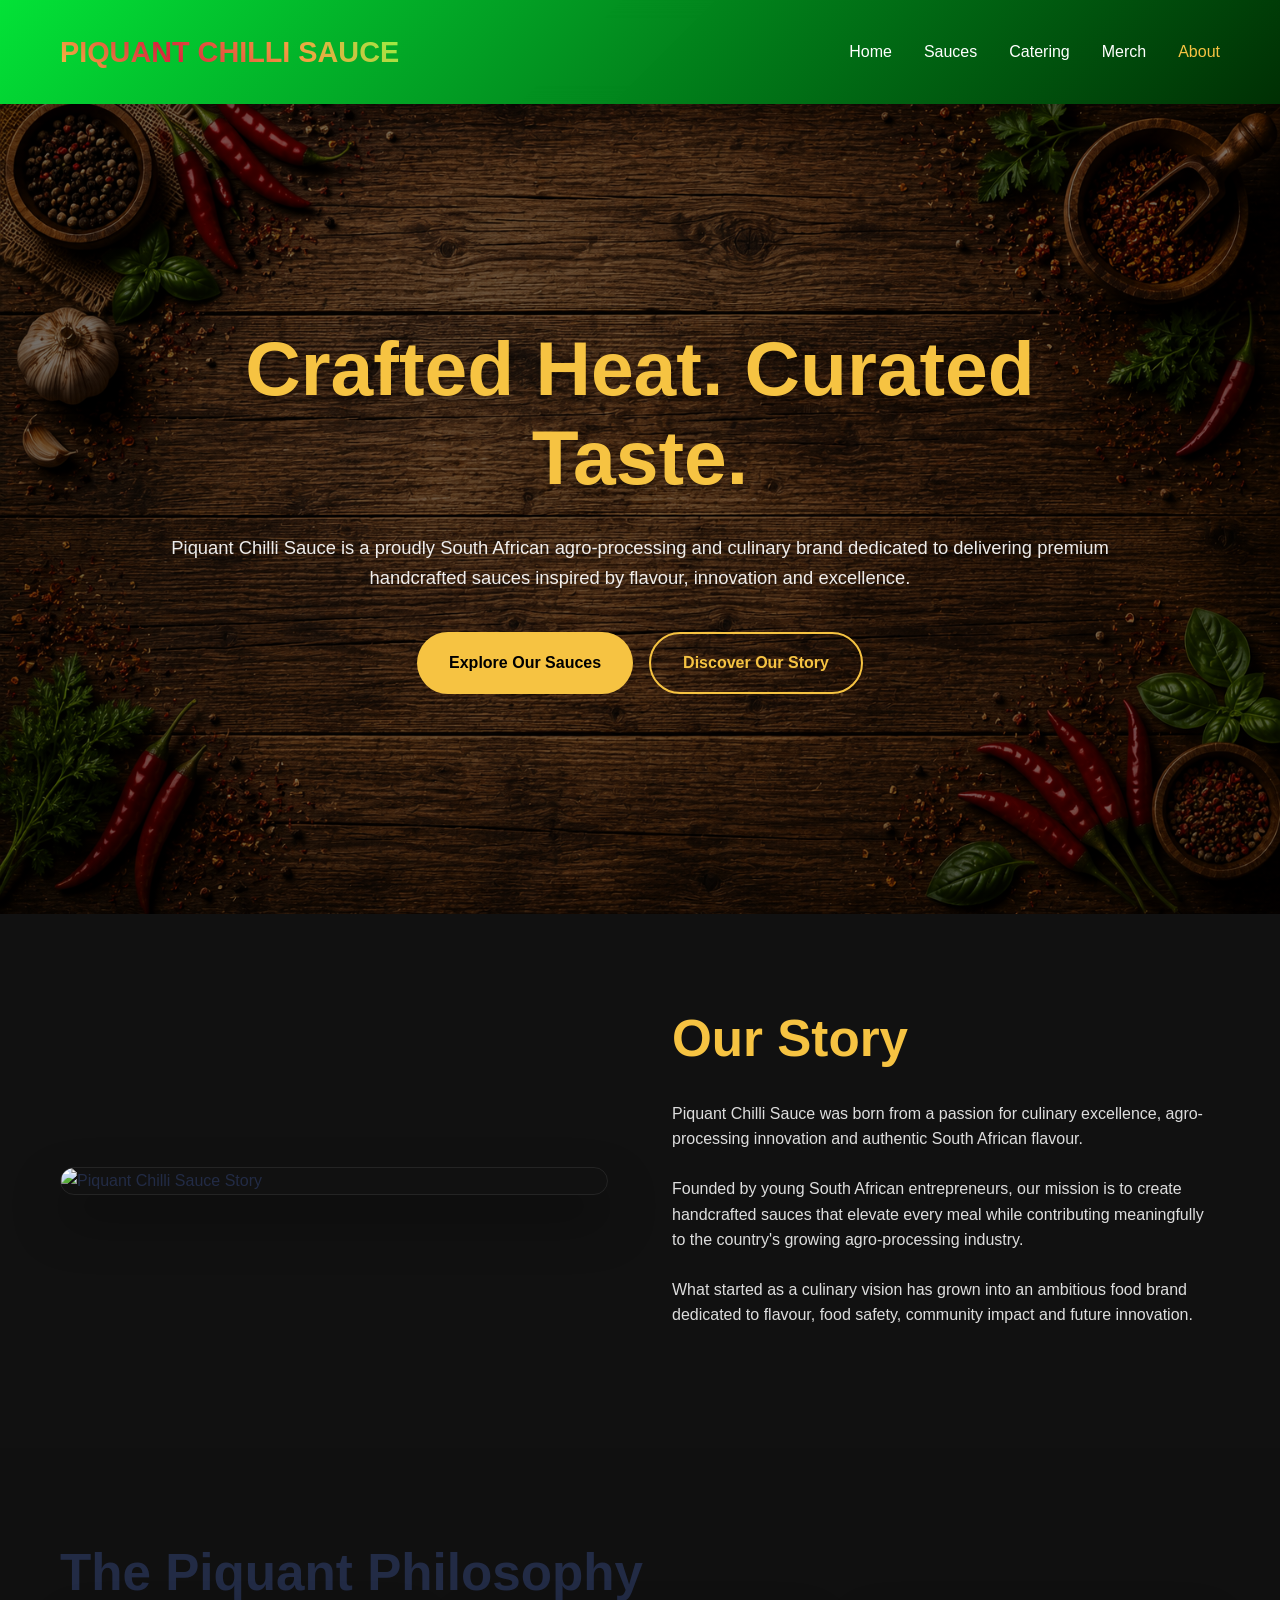
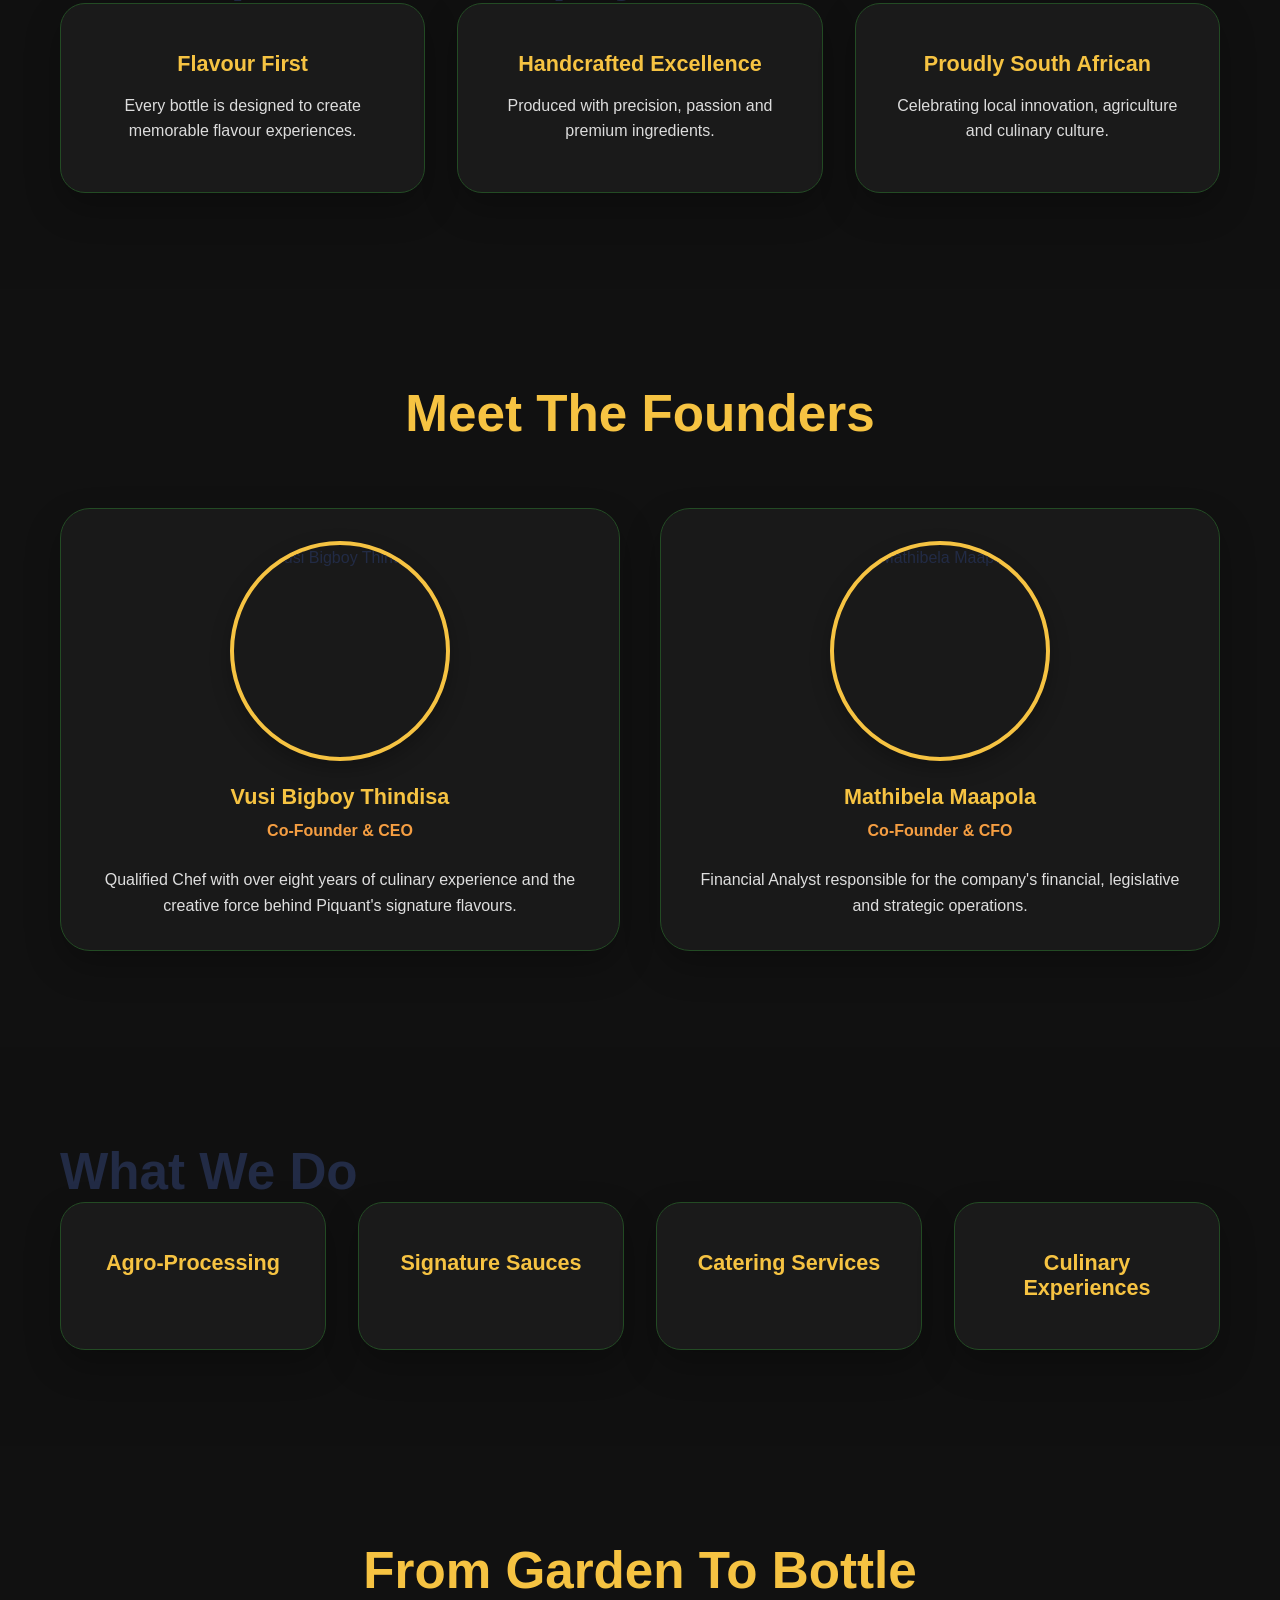
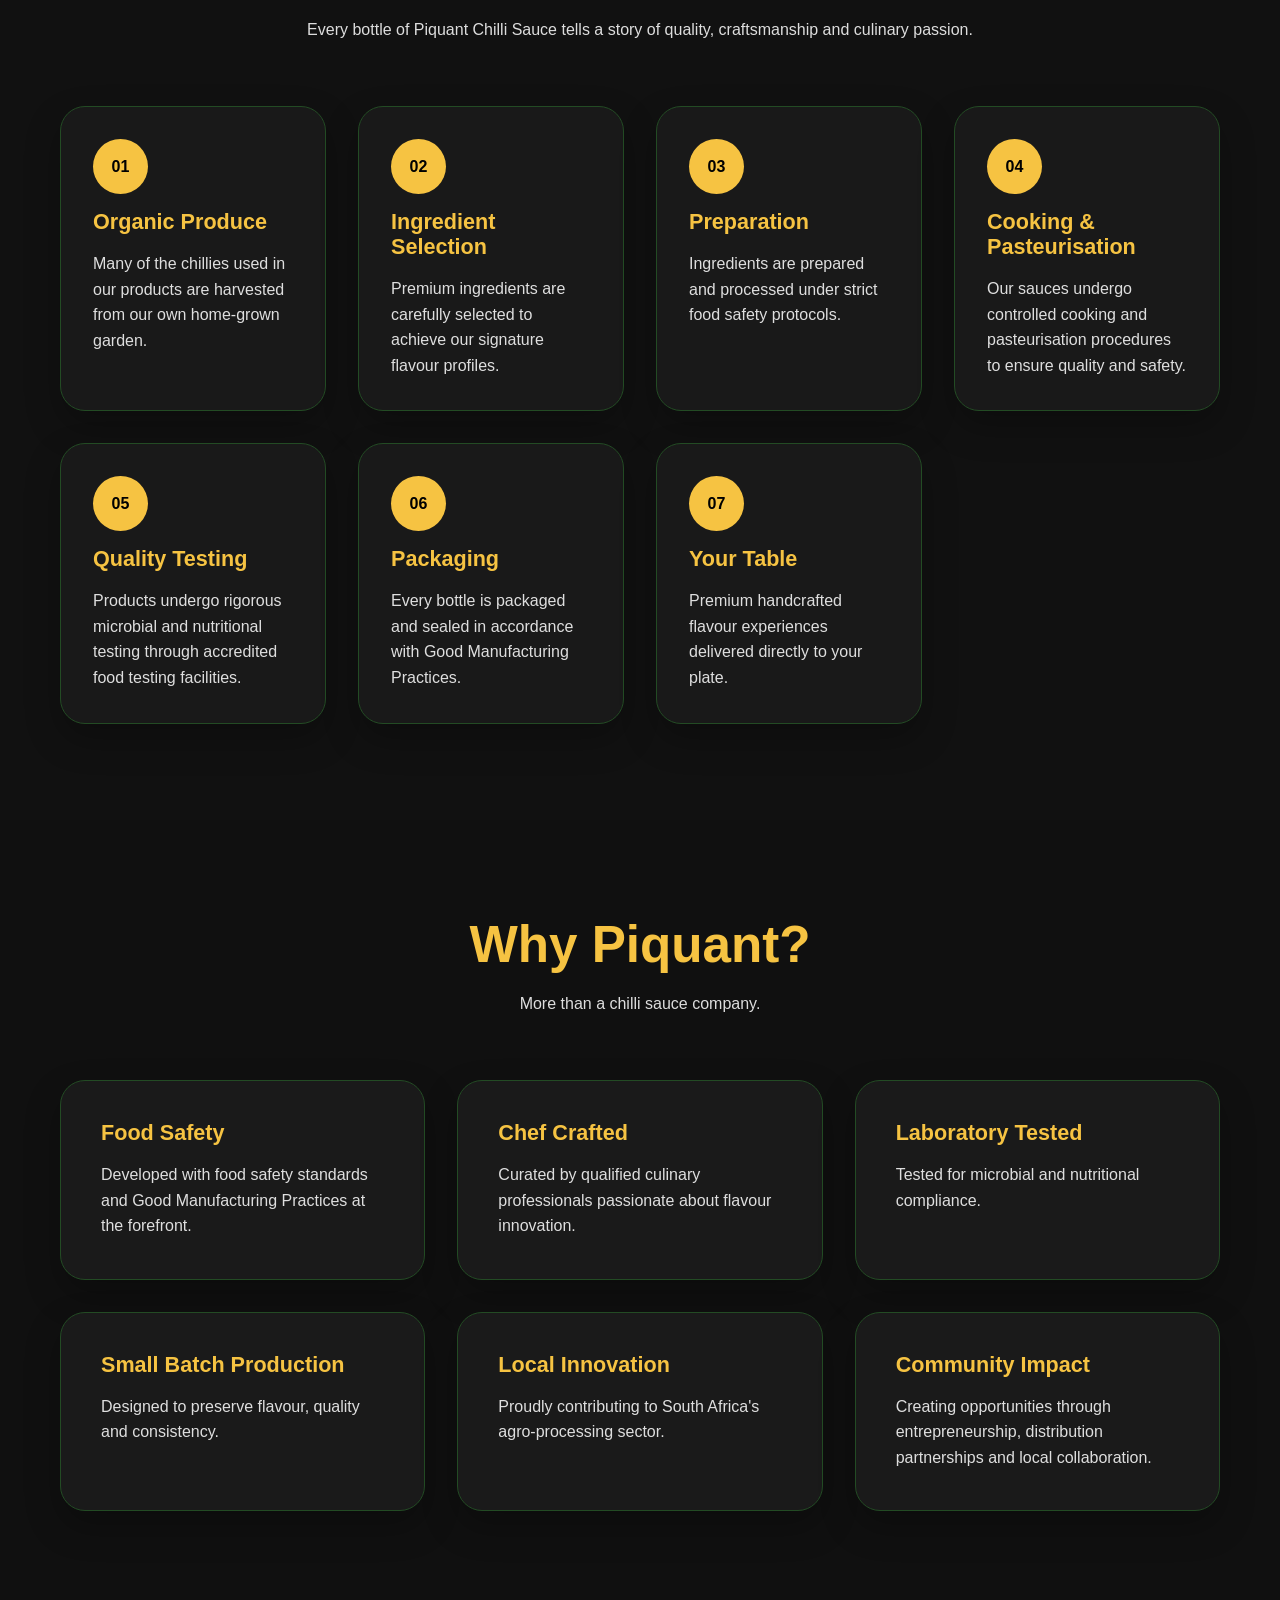
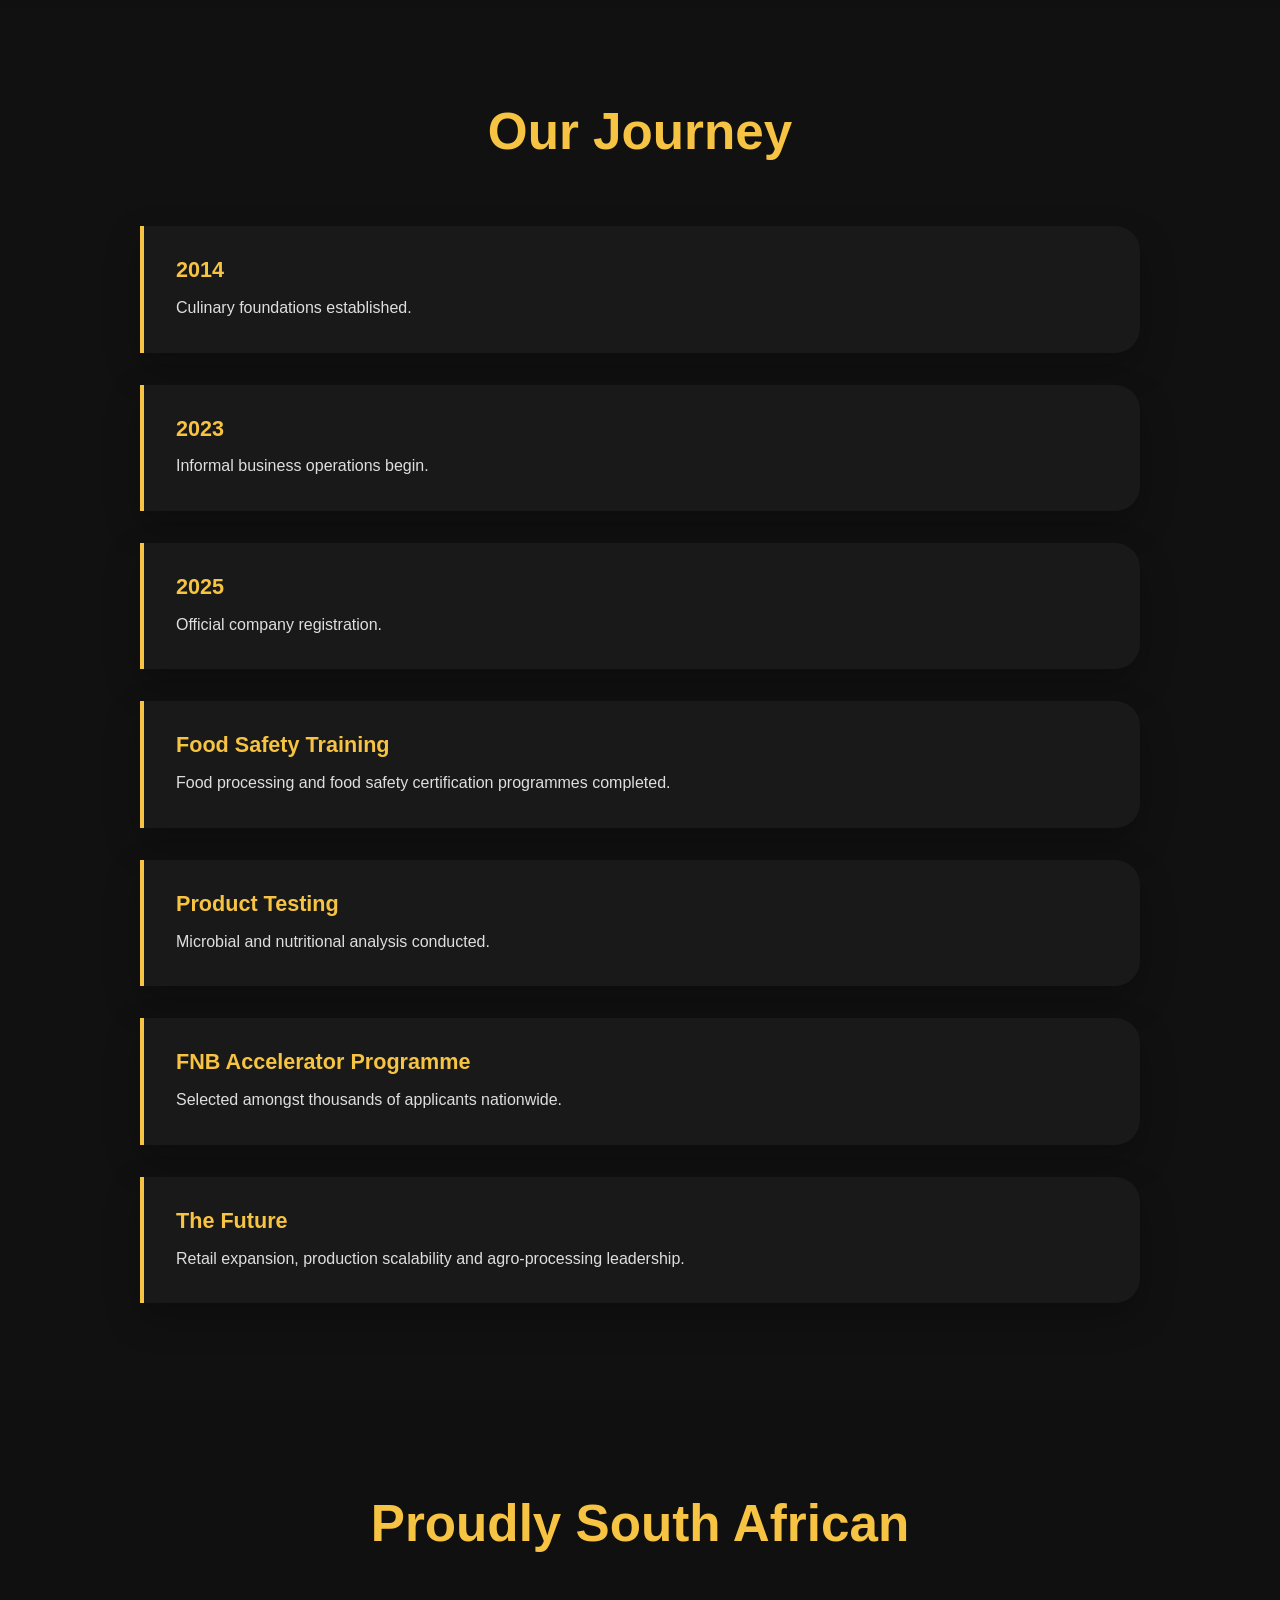
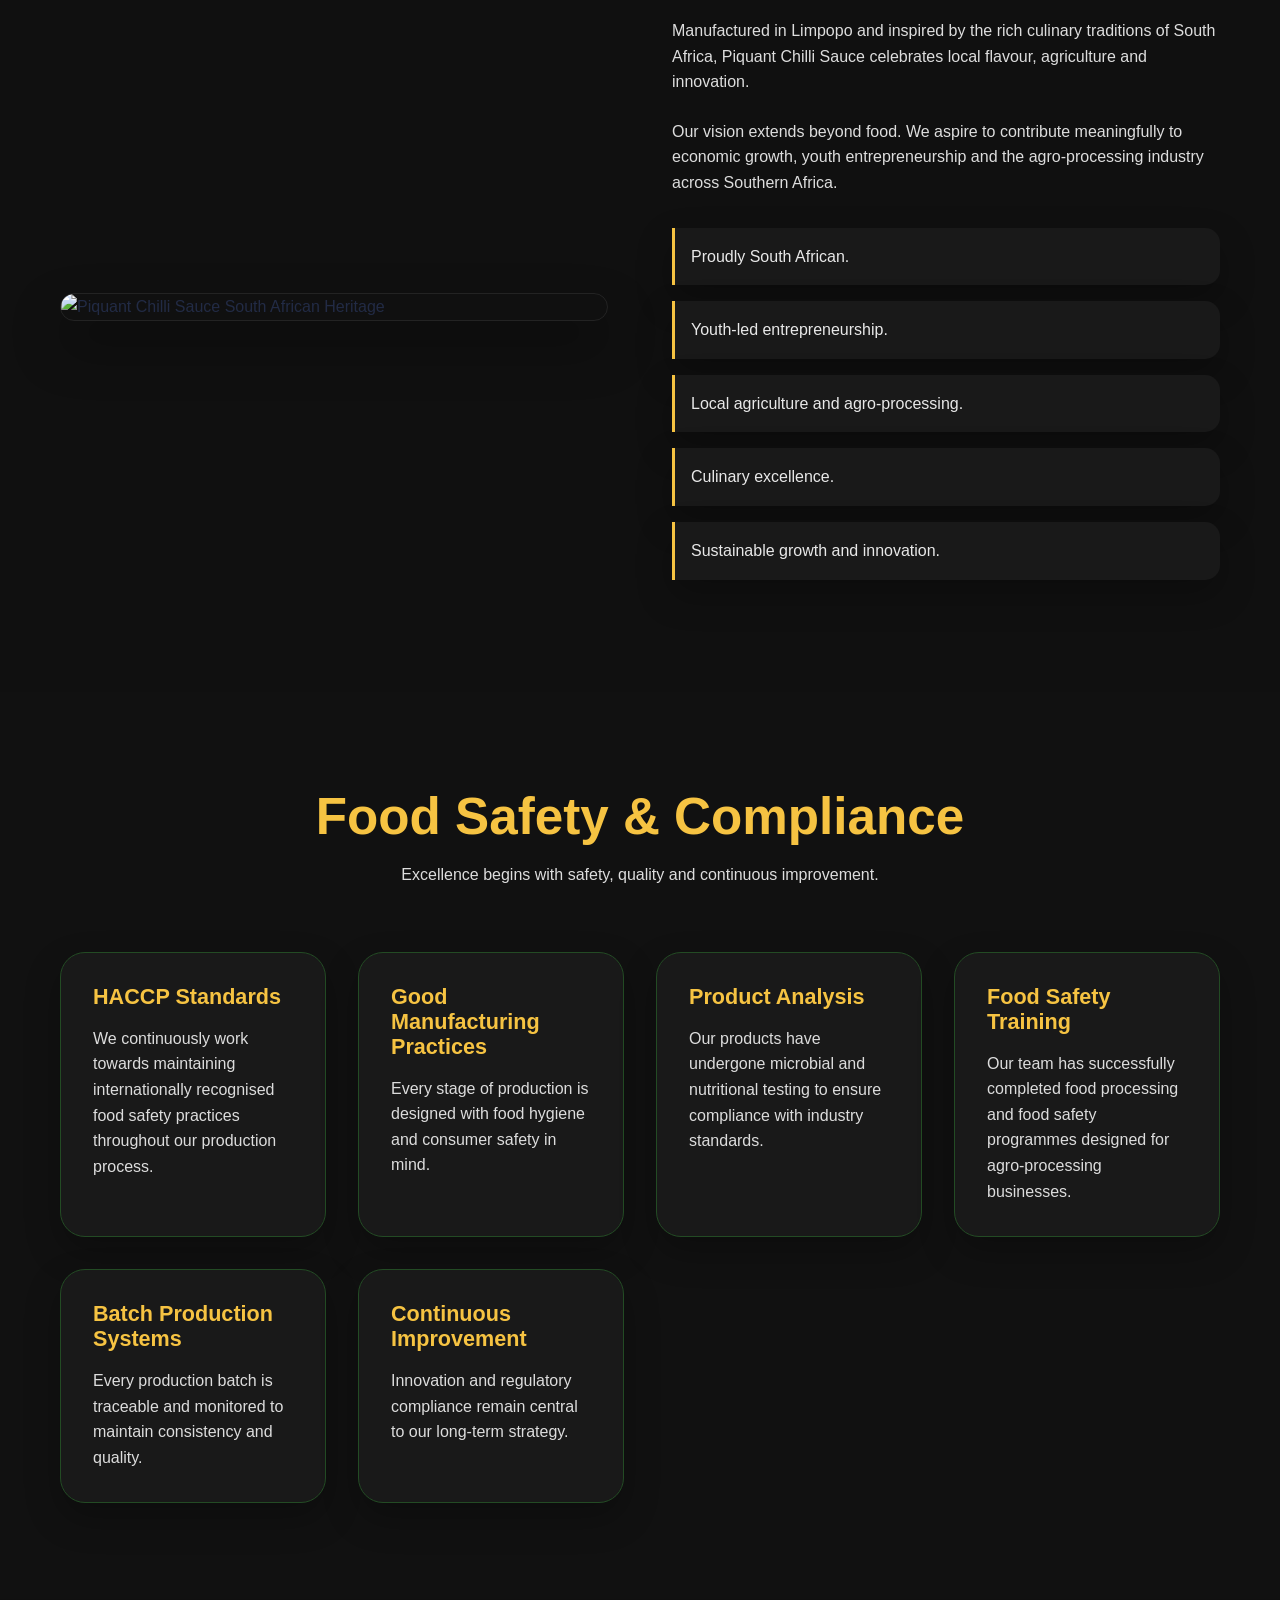
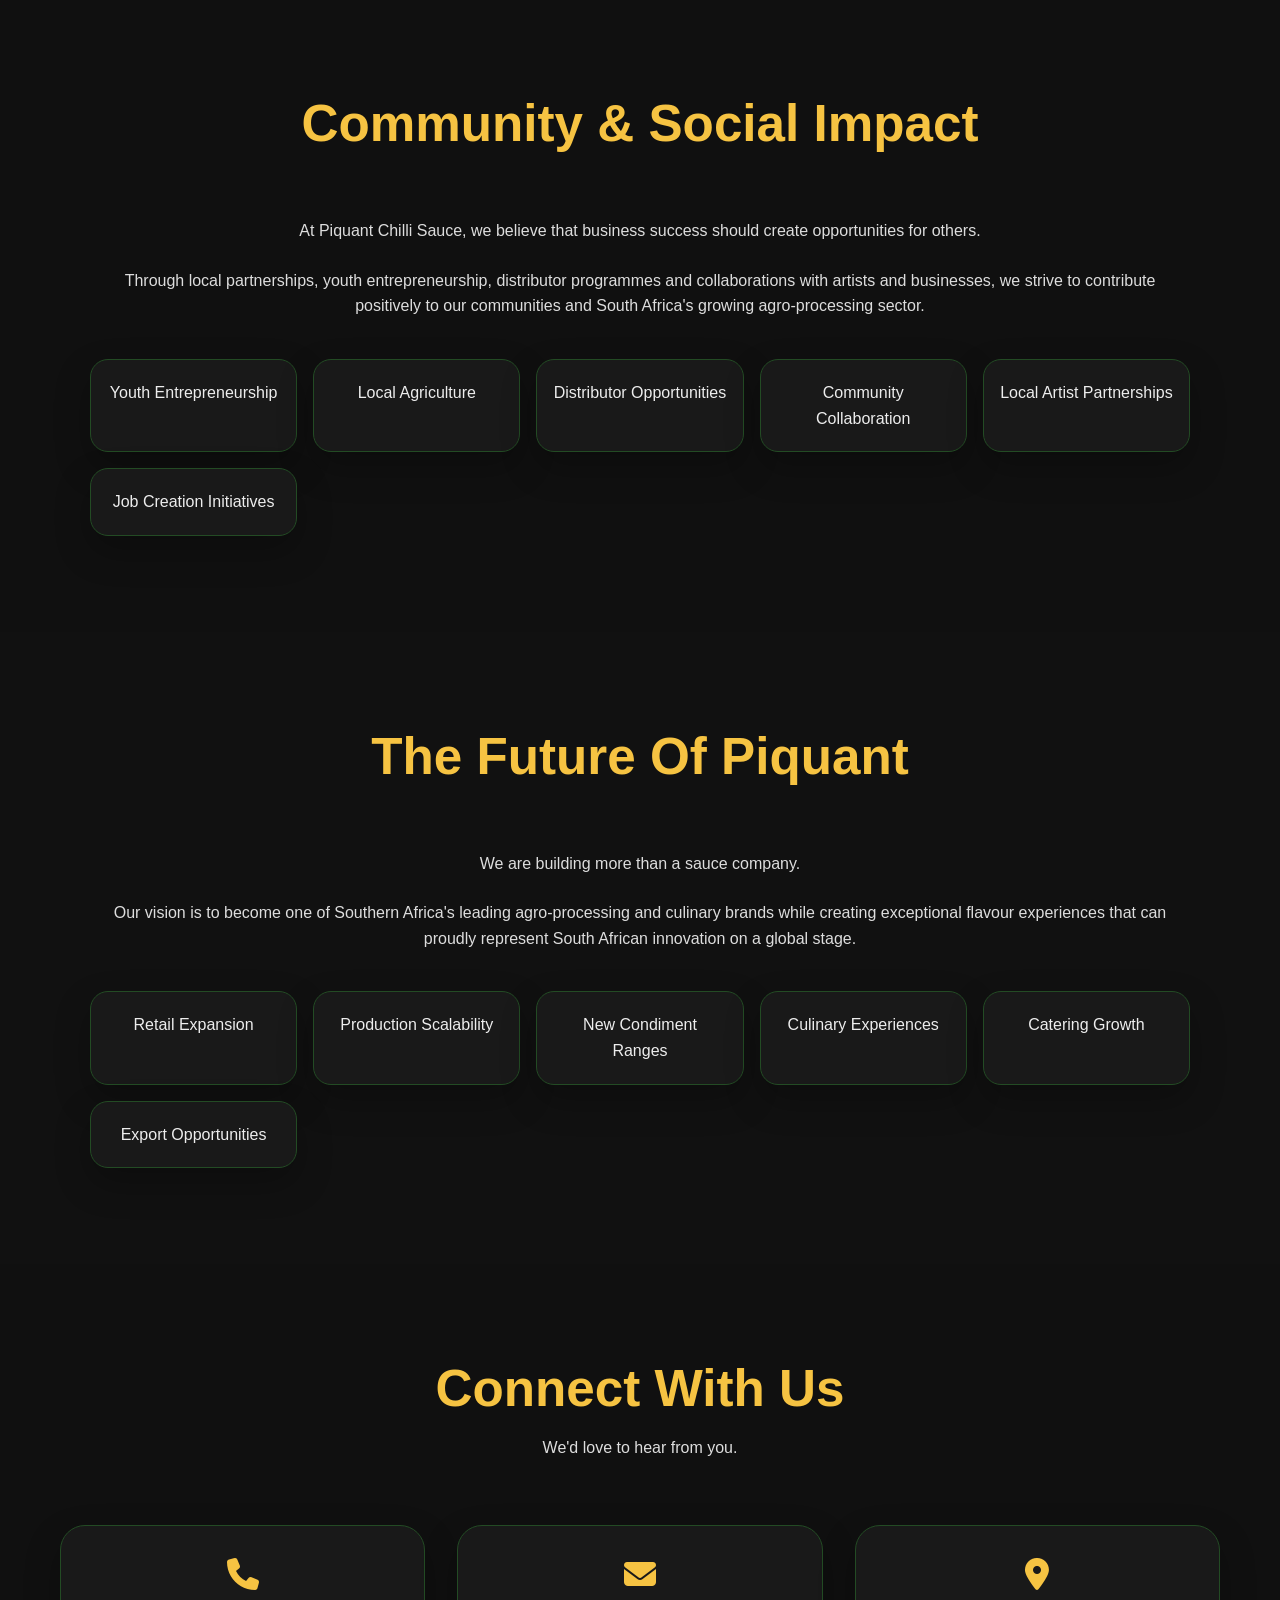
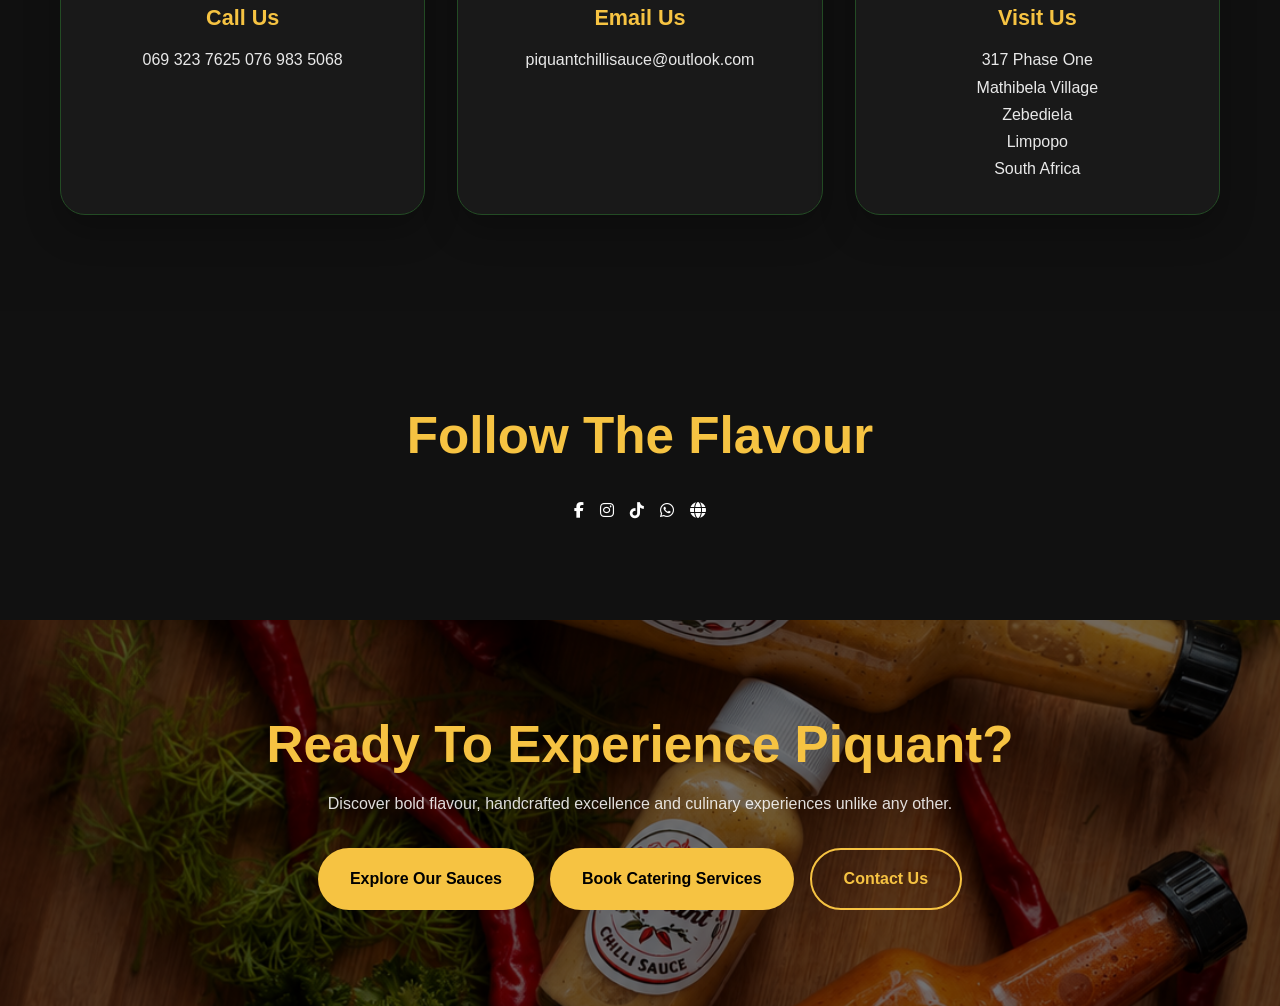
==== commit fe42b6ea: "Swap active class between About and Merch links" ====
--- a/About.html
+++ b/About.html
@@ -62,6 +62,12 @@
                     <li>
                         <a href="catering.html">
                             Catering
+                        </a>
+                    </li>
+
+                    <li>
+                        <a href="merch.html">
+                            Merch
                         </a>
                     </li>
 
@@ -72,12 +78,6 @@
                         </a>
                     </li>
 
-                    <li>
-                        <a href="merch.html">
-                            Merch
-                        </a>
-                    </li>
-
                 </ul>
 
             </nav>
--- a/About.css
+++ b/About.css
@@ -1,1210 +1,1229 @@
-/*****************************************************/
-/* ROOT VARIABLES                                    */
-/*****************************************************/
+/* =========================================================
+   PIQUANT CHILLI SAUCE
+   ABOUT.CSS
+   Aligned to style.css visual language
+========================================================= */
 
 :root {
-
-    /* Brand Colours */
-
     --primary-green: #003408;
     --accent-green: #002f03;
     --accent-light-green: #02ff3de1;
-
+    --accent-lime: #93f542;
     --accent-gold: #f6c342;
     --accent-orange: #f59e42;
     --accent-red: #d7263d;
 
-    --charcoal: #090909;
-    --rich-black: #050505;
-    --cream: #fdf9f1;
-    --white: #ffffff;
-
-    --text-light: #f7f7f7;
+    --white: #fff;
+    --black: #000;
     --text-dark: #222b45;
 
-    /* Gradients */
-
-    --hero-gradient:
-        linear-gradient(
-        180deg,
-        #050505,
-        #170707,
-        #250909,
-        #2d0a0a,
-        #050505
-        );
-
-    --section-gradient:
-        linear-gradient(
-        180deg,
-        #050505,
-        #101010,
-        #050505
-        );
-
-    /* Shadows */
-
-    --box-shadow:
-        0 15px 40px
-        rgba(0,0,0,0.35);
-
-    --gold-glow:
-        0 0 30px
-        rgba(246,195,66,0.25);
-
-}
-
-
-/*****************************************************/
-/* RESET                                              */
-/*****************************************************/
+    --radius: 18px;
+    --shadow: 0 15px 35px rgba(0, 0, 0, .25);
+    --shadow-lg: 0 25px 50px rgba(0, 0, 0, .35);
+}
 
 * {
-
     margin: 0;
     padding: 0;
     box-sizing: border-box;
-
-}
-
+}
 
 html {
-
     scroll-behavior: smooth;
-
-}
-
+    scroll-padding-top: 90px;
+}
 
 body {
-
-    font-family:
-        "Segoe UI",
-        sans-serif;
-
-    background:
-        var(--rich-black);
-
-    color:
-        var(--text-light);
-
-    line-height: 1.8;
-
+    font-family: Inter, sans-serif;
+    line-height: 1.6;
+    color: var(--text-dark);
+    padding-bottom: 0;
+    background: #101010;
     overflow-x: hidden;
-
-}
-
-
-/*****************************************************/
-/* GLOBAL ELEMENTS                                   */
-/*****************************************************/
+}
 
 img {
-
+    max-width: 100%;
+    display: block;
+}
+
+a {
+    text-decoration: none;
+}
+
+ul {
+    list-style: none;
+}
+
+button,
+input,
+textarea,
+select {
+    font: inherit;
+}
+
+.container {
+    max-width: 1200px;
+    margin: auto;
+    padding: 0 20px;
+}
+
+main {
     width: 100%;
-    display: block;
-
-}
-
-
-a {
-
-    text-decoration: none;
-
-}
-
-
-ul {
-
+}
+
+section {
+    padding: 6rem 0;
+}
+
+.section-divider {
+    height: 90px;
+    background: linear-gradient(to bottom, #000, #003408);
+}
+
+/* =========================================================
+   HEADER
+========================================================= */
+
+.header {
+    position: sticky;
+    top: 0;
+    left: 0;
+    width: 100%;
+    padding: 1rem 0;
+    box-shadow: 0 4px 15px rgba(0, 0, 0, 0.15);
+    color: var(--white);
+    background: linear-gradient(135deg, var(--accent-light-green), var(--accent-green));
+    backdrop-filter: blur(10px);
+    z-index: 1000;
+    transition: padding 0.3s ease, background 0.3s ease, box-shadow 0.3s ease;
+}
+
+.header .container {
+    overflow: visible;
+}
+
+.nav {
+    display: flex;
+    justify-content: space-between;
+    align-items: center;
+    gap: 1rem;
+    flex-wrap: wrap;
+    min-height: 72px;
+}
+
+.logo-container {
+    display: flex;
+    align-items: center;
+    gap: 0.7rem;
+    min-width: 0;
+}
+
+.logo-link,
+.logo-container a {
+    display: inline-flex;
+    flex-shrink: 0;
+}
+
+.logo-image,
+.logo-container img {
+    width: 48px;
+    height: 48px;
+    border-radius: 50%;
+    object-fit: cover;
+    transition: width 0.3s ease, height 0.3s ease, transform 0.3s ease;
+}
+
+.logo {
+    font-size: 1.8rem;
+    font-weight: 700;
+    background: linear-gradient(45deg, var(--accent-gold), var(--accent-red), var(--accent-orange), var(--accent-lime));
+    -webkit-background-clip: text;
+    -webkit-text-fill-color: transparent;
+    white-space: nowrap;
+    transition: font-size 0.3s ease;
+}
+
+.nav-menu,
+.nav-links {
+    display: flex;
+    gap: 2rem;
     list-style: none;
-
-}
-
-
-section {
-
-    padding:
-        6rem 1.5rem;
-
-}
-
-
-main {
-
-    width: 100%;
-
-}
-
-
-/*****************************************************/
-/* CONTAINER                                         */
-/*****************************************************/
-
-.container {
-
-    max-width: 1400px;
-
+    align-items: center;
+    flex-wrap: wrap;
+}
+
+.nav-menu a,
+.nav-links a {
+    color: var(--white);
+    font-size: 1rem;
+    font-weight: 500;
+    transition: color 0.3s ease;
+}
+
+.nav-menu a:hover,
+.nav-menu a.active,
+.nav-links a:hover,
+.nav-links a.active {
+    color: var(--accent-gold);
+}
+
+.cta-button {
+    padding: 0.7rem 1.5rem;
+    border-radius: 50px;
+    font-weight: 600;
+    color: var(--primary-green);
+    background: linear-gradient(45deg, var(--accent-gold), var(--accent-red), var(--accent-orange));
+    white-space: nowrap;
+    transition: transform 0.3s ease, padding 0.3s ease, font-size 0.3s ease, box-shadow 0.3s ease;
+}
+
+.cta-button:hover {
+    transform: translateY(-2px);
+    box-shadow: 0 10px 24px rgba(0,0,0,.18);
+}
+
+.header-toggle {
+    display: none;
+    background: none;
+    border: none;
+    color: var(--white);
+    font-size: 1.8rem;
+    cursor: pointer;
+    line-height: 1;
+}
+
+.header.minimized {
+    padding: 0.35rem 0;
+    background: rgba(0, 47, 3, 0.95);
+    backdrop-filter: blur(12px);
+    box-shadow: 0 4px 20px rgba(0, 0, 0, 0.25);
+}
+
+.header.minimized .logo-image,
+.header.minimized .logo-container img {
+    width: 34px;
+    height: 34px;
+}
+
+.header.minimized .logo {
+    font-size: 1.25rem;
+}
+
+.header.minimized .nav-menu,
+.header.minimized .nav-links {
+    gap: 1rem;
+}
+
+.header.minimized .nav-menu a,
+.header.minimized .nav-links a {
+    font-size: 0.9rem;
+}
+
+.header.minimized .cta-button {
+    padding: 0.45rem 1rem;
+    font-size: 0.85rem;
+}
+
+/* =========================================================
+   GLOBAL TYPOGRAPHY
+========================================================= */
+
+h1, h2, h3, h4 {
+    line-height: 1.15;
+}
+
+h1 {
+    font-size: clamp(3rem, 6vw, 5.5rem);
+}
+
+h2 {
+    font-size: clamp(2rem, 4vw, 3.5rem);
+}
+
+h3 {
+    font-size: 1.35rem;
+}
+
+p {
+    color: rgba(255,255,255,.86);
+    font-size: 1rem;
+}
+
+.section-title {
+    text-align: center;
+    margin-bottom: 4rem;
+}
+
+.section-title h2 {
+    color: var(--accent-gold);
+    margin-bottom: 1rem;
+}
+
+.section-title p {
+    max-width: 850px;
     margin: auto;
-
-}
-
-
-/*****************************************************/
-/* TYPOGRAPHY                                        */
-/*****************************************************/
-
-h1 {
-
-    font-size:
-        clamp(3rem, 6vw, 6rem);
-
-    line-height: 1.1;
-
-}
-
-
-h2 {
-
-    font-size:
-        clamp(2rem, 5vw, 4rem);
-
-}
-
-
-h3 {
-
-    font-size:
-        1.3rem;
-
-}
-
-
-p {
-
-    font-size:
-        1rem;
-
-    color:
-        rgba(255,255,255,0.85);
-
-}
-
-
-/*****************************************************/
-/* SECTION TITLES                                    */
-/*****************************************************/
-
-.section-title {
-
-    text-align:
-        center;
-
-    margin-bottom:
-        4rem;
-
-}
-
-
-.section-title h2 {
-
-    color:
-        var(--accent-gold);
-
-    margin-bottom:
-        1rem;
-
-}
-
-
-.section-title p {
-
-    max-width:
-        850px;
-
-    margin:
-        auto;
-
-}
-
-
-/*****************************************************/
-/* BUTTONS                                            */
-/*****************************************************/
+}
 
 .primary-btn,
 .secondary-btn {
-
-    display:
-        inline-flex;
-
-    align-items:
-        center;
-
-    justify-content:
-        center;
-
-    padding:
-        1rem 2rem;
-
-    border-radius:
-        50px;
-
-    transition:
-        0.35s ease;
-
-    font-weight:
-        600;
-
-}
-
+    display: inline-flex;
+    align-items: center;
+    justify-content: center;
+    padding: 1rem 2rem;
+    border-radius: 50px;
+    transition: 0.35s ease;
+    font-weight: 600;
+}
 
 .primary-btn {
-
+    background: var(--accent-gold);
+    color: var(--black);
+}
+
+.primary-btn:hover {
+    transform: translateY(-4px);
+    box-shadow: 0 0 30px rgba(246,195,66,.25);
+}
+
+.secondary-btn {
+    border: 2px solid var(--accent-gold);
+    color: var(--accent-gold);
+    background: transparent;
+}
+
+.secondary-btn:hover {
+    background: var(--accent-gold);
+    color: var(--black);
+}
+
+/* =========================================================
+   HERO
+========================================================= */
+
+.about-hero {
+    min-height: 90vh;
+    display: flex;
+    align-items: center;
+    text-align: center;
     background:
-        var(--accent-gold);
-
-    color:
-        var(--rich-black);
-
-}
-
-
-.primary-btn:hover {
-
-    transform:
-        translateY(-4px);
-
-    box-shadow:
-        var(--gold-glow);
-
-}
-
-
-.secondary-btn {
-
-    border:
-        2px solid
-        var(--accent-gold);
-
-    color:
-        var(--accent-gold);
-
-}
-
-
-.secondary-btn:hover {
-
+        linear-gradient(rgba(0,0,0,.52), rgba(0,0,0,.52)),
+        url("Images/wood-background.png");
+    background-size: cover;
+    background-position: center;
+    color: var(--white);
+}
+
+.hero-content {
+    max-width: 1000px;
+    margin: auto;
+}
+
+.hero-content h1 {
+    margin-bottom: 2rem;
+    color: var(--accent-gold);
+    text-shadow: 0 2px 10px rgba(0,0,0,.35);
+}
+
+.hero-content p {
+    font-size: 1.15rem;
+    margin-bottom: 2.5rem;
+    color: rgba(255,255,255,.92);
+}
+
+.hero-buttons {
+    display: flex;
+    gap: 1rem;
+    justify-content: center;
+    flex-wrap: wrap;
+}
+
+/* =========================================================
+   STORY
+========================================================= */
+
+.about-story {
+    background: #111;
+}
+
+.story-grid {
+    display: grid;
+    grid-template-columns: 1fr 1fr;
+    gap: 4rem;
+    align-items: center;
+}
+
+.story-image img {
+    border-radius: 30px;
+    box-shadow: var(--shadow-lg);
+    border: 1px solid rgba(255,255,255,.08);
+}
+
+.story-content h2 {
+    color: var(--accent-gold);
+    margin-bottom: 2rem;
+}
+
+.story-content p {
+    margin-bottom: 1.5rem;
+}
+
+/* =========================================================
+   PHILOSOPHY
+========================================================= */
+
+.philosophy-section {
+    background: #101010;
+}
+
+.philosophy-grid {
+    display: grid;
+    grid-template-columns: repeat(auto-fit, minmax(280px, 1fr));
+    gap: 2rem;
+}
+
+.philosophy-card {
+    padding: 3rem 2rem;
+    text-align: center;
+    border-radius: 25px;
+    background: #1a1a1a;
+    border: 1px solid #234b24;
+    transition: 0.35s ease;
+    box-shadow: var(--shadow);
+}
+
+.philosophy-card:hover {
+    transform: translateY(-10px);
+    border-color: var(--accent-gold);
+    box-shadow: 0 20px 40px rgba(0,0,0,.35);
+}
+
+.philosophy-card h3 {
+    color: var(--accent-gold);
+    margin-bottom: 1rem;
+}
+
+.philosophy-card p {
+    color: rgba(255,255,255,.85);
+}
+
+/* =========================================================
+   FOUNDERS
+========================================================= */
+
+.founders-section {
+    background: #111;
+}
+
+.founders-section h2 {
+    text-align: center;
+    color: var(--accent-gold);
+    margin-bottom: 4rem;
+}
+
+.founders-grid {
+    display: grid;
+    grid-template-columns: repeat(auto-fit, minmax(320px, 1fr));
+    gap: 2.5rem;
+}
+
+.founder-card {
+    padding: 2rem;
+    background: #191919;
+    border: 1px solid #234b24;
+    border-radius: 30px;
+    text-align: center;
+    transition: 0.35s ease;
+    box-shadow: var(--shadow);
+}
+
+.founder-card:hover {
+    transform: translateY(-8px);
+    border-color: var(--accent-gold);
+    box-shadow: 0 20px 40px rgba(0,0,0,.35);
+}
+
+.founder-card img {
+    width: 220px;
+    height: 220px;
+    object-fit: cover;
+    border-radius: 50%;
+    margin: 0 auto 1.5rem;
+    border: 4px solid var(--accent-gold);
+    box-shadow: 0 8px 20px rgba(0,0,0,.25);
+}
+
+.founder-card h3 {
+    color: var(--accent-gold);
+    margin-bottom: .5rem;
+}
+
+.founder-card span {
+    display: block;
+    margin-bottom: 1.5rem;
+    color: var(--accent-orange);
+    font-weight: 600;
+}
+
+/* =========================================================
+   SERVICES
+========================================================= */
+
+.services-section {
+    background: #101010;
+}
+
+.services-grid {
+    display: grid;
+    grid-template-columns: repeat(auto-fit, minmax(250px, 1fr));
+    gap: 2rem;
+}
+
+.services-grid article {
+    padding: 3rem 2rem;
+    border-radius: 25px;
+    text-align: center;
+    background: #1a1a1a;
+    border: 1px solid #234b24;
+    transition: .35s ease;
+    box-shadow: var(--shadow);
+}
+
+.services-grid article:hover {
+    transform: translateY(-8px);
+    border-color: var(--accent-gold);
+    box-shadow: 0 20px 40px rgba(0,0,0,.35);
+}
+
+.services-grid h3 {
+    color: var(--accent-gold);
+}
+
+/* =========================================================
+   PRODUCTION JOURNEY
+========================================================= */
+
+.production-section {
+    background: #111;
+}
+
+.production-timeline {
+    display: grid;
+    grid-template-columns: repeat(auto-fit, minmax(260px, 1fr));
+    gap: 2rem;
+}
+
+.production-step {
+    position: relative;
+    padding: 2rem;
+    border-radius: 25px;
+    background: #191919;
+    border: 1px solid #234b24;
+    transition: .35s ease;
+    box-shadow: var(--shadow);
+}
+
+.production-step:hover {
+    transform: translateY(-6px);
+    border-color: var(--accent-gold);
+    box-shadow: 0 20px 40px rgba(0,0,0,.35);
+}
+
+.production-step span {
+    display: inline-flex;
+    width: 55px;
+    height: 55px;
+    align-items: center;
+    justify-content: center;
+    border-radius: 50%;
+    background: var(--accent-gold);
+    color: var(--black);
+    font-weight: bold;
+    margin-bottom: 1rem;
+}
+
+.production-step h3 {
+    color: var(--accent-gold);
+    margin-bottom: 1rem;
+}
+
+/* =========================================================
+   DIFFERENCE
+========================================================= */
+
+.difference-section {
+    background: #101010;
+}
+
+.difference-grid {
+    display: grid;
+    grid-template-columns: repeat(auto-fit, minmax(280px, 1fr));
+    gap: 2rem;
+}
+
+.difference-card {
+    padding: 2.5rem;
+    border-radius: 25px;
+    background: #1a1a1a;
+    border: 1px solid #234b24;
+    transition: .35s ease;
+    box-shadow: var(--shadow);
+}
+
+.difference-card:hover {
+    transform: translateY(-8px);
+    border-color: var(--accent-gold);
+    box-shadow: 0 20px 40px rgba(0,0,0,.35);
+}
+
+.difference-card h3 {
+    color: var(--accent-gold);
+    margin-bottom: 1rem;
+}
+
+/* =========================================================
+   TIMELINE
+========================================================= */
+
+.timeline-section {
+    background: #111;
+}
+
+.timeline-container {
+    display: flex;
+    flex-direction: column;
+    gap: 2rem;
+    max-width: 1000px;
+    margin: auto;
+}
+
+.timeline-item {
+    position: relative;
+    padding: 2rem;
+    border-left: 4px solid var(--accent-gold);
+    background: #191919;
+    border-radius: 0 25px 25px 0;
+    box-shadow: var(--shadow);
+}
+
+.timeline-item h3 {
+    color: var(--accent-gold);
+    margin-bottom: .75rem;
+}
+
+/* =========================================================
+   SOUTH AFRICA
+========================================================= */
+
+.south-africa-section {
+    background: #101010;
+}
+
+.south-africa-content {
+    display: grid;
+    grid-template-columns: 1fr 1fr;
+    gap: 4rem;
+    align-items: center;
+}
+
+.south-africa-image img {
+    border-radius: 30px;
+    box-shadow: var(--shadow-lg);
+    border: 1px solid rgba(255,255,255,.08);
+}
+
+.south-africa-text p {
+    margin-bottom: 1.5rem;
+}
+
+.south-africa-text ul {
+    margin-top: 2rem;
+}
+
+.south-africa-text li {
+    padding: 1rem;
+    margin-bottom: 1rem;
+    border-left: 3px solid var(--accent-gold);
+    background: #191919;
+    border-radius: 0 15px 15px 0;
+    color: rgba(255,255,255,.9);
+    box-shadow: var(--shadow);
+}
+
+/* =========================================================
+   COMPLIANCE
+========================================================= */
+
+.compliance-section {
+    background: #111;
+}
+
+.compliance-grid {
+    display: grid;
+    grid-template-columns: repeat(auto-fit, minmax(260px, 1fr));
+    gap: 2rem;
+}
+
+.compliance-card {
+    padding: 2rem;
+    border-radius: 25px;
+    background: #191919;
+    border: 1px solid #234b24;
+    box-shadow: var(--shadow);
+    transition: .35s ease;
+}
+
+.compliance-card:hover {
+    transform: translateY(-8px);
+    border-color: var(--accent-gold);
+    box-shadow: 0 20px 40px rgba(0,0,0,.35);
+}
+
+.compliance-card h3 {
+    color: var(--accent-gold);
+    margin-bottom: 1rem;
+}
+
+.compliance-card p {
+    color: rgba(255,255,255,.85);
+}
+
+/* =========================================================
+   COMMUNITY
+========================================================= */
+
+.community-section {
+    background: #101010;
+}
+
+.community-content {
+    max-width: 1100px;
+    margin: auto;
+}
+
+.community-content p {
+    margin-bottom: 1.5rem;
+    text-align: center;
+}
+
+.community-grid {
+    display: grid;
+    grid-template-columns: repeat(auto-fit, minmax(200px, 1fr));
+    gap: 1rem;
+    margin-top: 2.5rem;
+}
+
+.community-card {
+    padding: 1.25rem 1rem;
+    text-align: center;
+    border-radius: 18px;
+    background: #191919;
+    border: 1px solid #234b24;
+    color: rgba(255,255,255,.92);
+    box-shadow: var(--shadow);
+    transition: .35s ease;
+}
+
+.community-card:hover {
+    transform: translateY(-6px);
+    border-color: var(--accent-gold);
+}
+
+/* =========================================================
+   VISION
+========================================================= */
+
+.vision-section {
+    background: #111;
+}
+
+.vision-content {
+    max-width: 1100px;
+    margin: auto;
+    text-align: center;
+}
+
+.vision-content p {
+    margin-bottom: 1.5rem;
+}
+
+.vision-grid {
+    display: grid;
+    grid-template-columns: repeat(auto-fit, minmax(200px, 1fr));
+    gap: 1rem;
+    margin-top: 2.5rem;
+}
+
+.vision-card {
+    padding: 1.25rem 1rem;
+    text-align: center;
+    border-radius: 18px;
+    background: #191919;
+    border: 1px solid #234b24;
+    color: rgba(255,255,255,.92);
+    box-shadow: var(--shadow);
+    transition: .35s ease;
+}
+
+.vision-card:hover {
+    transform: translateY(-6px);
+    border-color: var(--accent-gold);
+}
+
+/* =========================================================
+   CONTACT
+========================================================= */
+
+.contact-section {
+    background: #101010;
+}
+
+.contact-grid {
+    display: grid;
+    grid-template-columns: repeat(auto-fit, minmax(250px, 1fr));
+    gap: 2rem;
+}
+
+.contact-card {
+    padding: 2rem;
+    border-radius: 25px;
+    background: #191919;
+    border: 1px solid #234b24;
+    text-align: center;
+    box-shadow: var(--shadow);
+    transition: .35s ease;
+}
+
+.contact-card:hover {
+    transform: translateY(-8px);
+    border-color: var(--accent-gold);
+}
+
+.contact-card i {
+    font-size: 2rem;
+    color: var(--accent-gold);
+    margin-bottom: 1rem;
+}
+
+.contact-card h3 {
+    color: var(--accent-gold);
+    margin-bottom: 1rem;
+}
+
+.contact-card a,
+.contact-card p {
+    color: rgba(255,255,255,.9);
+    line-height: 1.7;
+}
+
+/* =========================================================
+   SOCIAL MEDIA
+========================================================= */
+
+.social-media-section {
+    background: #111;
+    text-align: center;
+}
+
+.social-media-section h2 {
+    color: var(--accent-gold);
+    margin-bottom: 2rem;
+}
+
+.social-media-section .social-links {
+    display: flex;
+    justify-content: center;
+    align-items: center;
+    flex-wrap: wrap;
+    gap: 1rem;
+}
+
+.social-media-section .social-links a {
+    color: #fff;
+}
+
+.social-media-section .social {
+    display: inline-flex;
+    align-items: center;
+    gap: .6rem;
+    padding: .9rem 1.4rem;
+    border-radius: 40px;
+    color: #fff;
+    font-weight: 600;
+    transition: .3s;
+}
+
+/* =========================================================
+   ABOUT CTA
+========================================================= */
+
+.about-cta-section {
     background:
-        var(--accent-gold);
-
-    color:
-        var(--rich-black);
-
-}
-
-
-/*****************************************************/
-/* HEADER                                             */
-/*****************************************************/
-
-.header {
-
-    position:
-        sticky;
-
-    top: 0;
-
-    z-index:
-        999;
-
-    backdrop-filter:
-        blur(15px);
-
-    background:
-        rgba(5,5,5,0.9);
-
-    border-bottom:
-        1px solid
-        rgba(255,255,255,0.08);
-
-}
-
-
-.nav {
-
-    min-height:
-        90px;
-
-    display:
-        flex;
-
-    align-items:
-        center;
-
-    justify-content:
-        space-between;
-
-}
-
-
-.logo {
-
-    color:
-        var(--accent-gold);
-
-    font-size:
-        1.8rem;
-
-    font-weight:
-        700;
-
-}
-
-
-.logo span {
-
-    display:
-        block;
-
-    font-size:
-        0.8rem;
-
-    color:
-        var(--white);
-
-    letter-spacing:
-        3px;
-
-}
-
-
-.nav-links {
-
-    display:
-        flex;
-
-    gap:
-        2rem;
-
-}
-
-
-.nav-links a {
-
-    color:
-        var(--white);
-
-    transition:
-        0.3s;
-
-}
-
-
-.nav-links a:hover {
-
-    color:
-        var(--accent-gold);
-
-}
-
-
-.active {
-
-    color:
-        var(--accent-gold);
-
-}
-
-
-/*****************************************************/
-/* HERO SECTION                                      */
-/*****************************************************/
-
-.about-hero {
-
-    min-height:
-        90vh;
-
-    display:
-        flex;
-
-    align-items:
-        center;
-
-    text-align:
-        center;
-
-    background:
-        var(--hero-gradient);
-
-}
-
-
-.hero-content {
-
-    max-width:
-        1000px;
-
-    margin:
-        auto;
-
-}
-
-
-.hero-content h1 {
-
-    margin-bottom:
-        2rem;
-
-    color:
-        var(--accent-gold);
-
-}
-
-
-.hero-content p {
-
-    font-size:
-        1.15rem;
-
-    margin-bottom:
-        2.5rem;
-
-}
-
-
-.hero-buttons {
-
-    display:
-        flex;
-
-    gap:
-        1rem;
-
-    justify-content:
-        center;
-
-    flex-wrap:
-        wrap;
-
-  }
-
-/*****************************************************/
-/* OUR STORY                                         */
-/*****************************************************/
-
-.about-story {
-
-    background:
-        var(--section-gradient);
-
-}
-
-
-.story-grid {
-
-    display:
-        grid;
-
-    grid-template-columns:
-        1fr 1fr;
-
-    gap:
-        4rem;
-
-    align-items:
-        center;
-
-}
-
-
-.story-image img {
-
-    border-radius:
-        30px;
-
-    box-shadow:
-        var(--box-shadow);
-
-}
-
-
-.story-content h2 {
-
-    color:
-        var(--accent-gold);
-
-    margin-bottom:
-        2rem;
-
-}
-
-
-.story-content p {
-
-    margin-bottom:
-        1.5rem;
-
-}
-
-/*****************************************************/
-/* PHILOSOPHY                                        */
-/*****************************************************/
-
-.philosophy-grid {
-
-    display:
-        grid;
-
-    grid-template-columns:
-        repeat(
-        auto-fit,
-        minmax(280px,1fr)
-        );
-
-    gap:
-        2rem;
-
-}
-
-
-.philosophy-card {
-
-    padding:
-        3rem 2rem;
-
-    text-align:
-        center;
-
-    border-radius:
-        25px;
-
-    background:
-        rgba(255,255,255,0.03);
-
-    border:
-        1px solid
-        rgba(255,255,255,0.08);
-
-    transition:
-        0.35s;
-
-}
-
-
-.philosophy-card:hover {
-
-    transform:
-        translateY(-10px);
-
-    box-shadow:
-        var(--gold-glow);
-
-}
-
-
-.philosophy-card h3 {
-
-    color:
-        var(--accent-gold);
-
-    margin-bottom:
-        1rem;
-
-}
-
-/*****************************************************/
-/* RESPONSIVE FOUNDATION                             */
-/*****************************************************/
-
-@media (max-width:900px) {
-
-
-    .story-grid {
-
-        grid-template-columns:
-            1fr;
-
-    }
-
+        linear-gradient(rgba(0,0,0,.55), rgba(0,0,0,.55)),
+        url("Images/Aesthetic6.png");
+    background-size: cover;
+    background-position: center;
+    text-align: center;
+}
+
+.about-cta-section h2 {
+    color: var(--accent-gold);
+    margin-bottom: 1rem;
+}
+
+.about-cta-section p {
+    max-width: 850px;
+    margin: 0 auto 2rem;
+}
+
+.cta-buttons {
+    display: flex;
+    gap: 1rem;
+    justify-content: center;
+    flex-wrap: wrap;
+}
+
+/* =========================================================
+   FOOTER
+========================================================= */
+
+.footer {
+    padding: 2rem 0 1.25rem;
+    width: 100%;
+    color: var(--white);
+    background: linear-gradient(135deg, var(--accent-light-green), var(--accent-green));
+    box-shadow: var(--shadow);
+    position: relative;
+    z-index: 900;
+}
+
+.footer-social {
+    text-align: center;
+    margin-bottom: 1.75rem;
+}
+
+.footer-social h3 {
+    color: var(--accent-gold);
+    margin-bottom: 1rem;
+    font-size: 1.6rem;
+}
+
+.footer-grid {
+    display: grid;
+    grid-template-columns: repeat(auto-fit, minmax(220px, 1fr));
+    gap: 1.5rem;
+    align-items: start;
+}
+
+.footer-section h4 {
+    color: var(--accent-gold);
+    margin-bottom: 0.75rem;
+}
+
+.footer-section p,
+.footer-section a {
+    color: var(--white);
+    line-height: 1.7;
+}
+
+.footer-section a:hover {
+    color: var(--accent-gold);
+}
+
+.footer-links {
+    display: flex;
+    flex-wrap: wrap;
+    gap: 0.8rem 1.2rem;
+    list-style: none;
+    padding: 0;
+    margin: 0;
+}
+
+.footer-links a {
+    font-weight: 600;
+}
+
+.social-links {
+    display: flex;
+    justify-content: center;
+    align-items: center;
+    flex-wrap: wrap;
+    gap: 1rem;
+}
+
+.social {
+    display: inline-flex;
+    align-items: center;
+    gap: 0.6rem;
+    padding: 0.9rem 1.4rem;
+    border-radius: 40px;
+    color: #fff;
+    font-weight: 600;
+    transition: 0.3s;
+}
+
+.facebook { background: #1877F2; }
+.instagram { background: linear-gradient(45deg, #833AB4, #E1306C, #FCAF45); }
+.tiktok { background: #000; border: 1px solid #ffffff30; }
+.email { background: #0d5f20; }
+
+.social:hover {
+    transform: translateY(-5px);
+    box-shadow: 0 8px 20px rgba(0,0,0,.35);
+}
+
+/* =========================================================
+   WHATSAPP FLOAT
+========================================================= */
+
+.whatsapp-float {
+    position: fixed;
+    right: 25px;
+    bottom: 25px;
+    width: 65px;
+    height: 65px;
+    border-radius: 50%;
+    background: #25D366;
+    color: #fff;
+    display: flex;
+    justify-content: center;
+    align-items: center;
+    text-decoration: none;
+    font-size: 2rem;
+    box-shadow: 0 10px 25px rgba(0,0,0,.35);
+    z-index: 9999;
+    transition: .3s;
+}
+
+.whatsapp-float:hover {
+    transform: scale(1.12);
+    background: #1ebe5d;
+}
+
+.whatsapp-float::before {
+    content: "Chat With Us";
+    position: absolute;
+    right: 80px;
+    background: #003408;
+    color: white;
+    padding: .7rem 1rem;
+    border-radius: 8px;
+    white-space: nowrap;
+    opacity: 0;
+    visibility: hidden;
+    transition: .3s;
+    font-size: .9rem;
+    font-weight: 600;
+}
+
+.whatsapp-float:hover::before {
+    opacity: 1;
+    visibility: visible;
+}
+
+/* =========================================================
+   UTILITIES / ANIMATIONS
+========================================================= */
+
+.fade-up {
+    animation: fadeUp .8s ease forwards;
+}
+
+.is-visible {
+    opacity: 1 !important;
+    transform: translateY(0) !important;
+}
+
+.back-to-top {
+    position: fixed;
+    right: 25px;
+    bottom: 100px;
+    width: 50px;
+    height: 50px;
+    border-radius: 50%;
+    border: none;
+    background: var(--accent-gold);
+    color: var(--black);
+    box-shadow: var(--shadow);
+    cursor: pointer;
+    opacity: 0;
+    visibility: hidden;
+    z-index: 9998;
+    transition: .3s ease;
+}
+
+.back-to-top.visible {
+    opacity: 1;
+    visibility: visible;
+}
+
+@keyframes fadeUp {
+    from {
+        opacity: 0;
+        transform: translateY(40px);
+    }
+    to {
+        opacity: 1;
+        transform: translateY(0);
+    }
+}
+
+/* =========================================================
+   RESPONSIVE
+========================================================= */
+
+@media (max-width: 992px) {
+    .story-grid,
+    .south-africa-content {
+        grid-template-columns: 1fr;
+    }
 
     .nav {
-
-        flex-direction:
-            column;
-
-        gap:
-            1rem;
-
-        padding:
-            1.5rem 0;
-
-    }
-
-
+        flex-direction: row;
+    }
+
+    .section-title {
+        margin-bottom: 3rem;
+    }
+}
+
+@media (max-width: 768px) {
+    .header {
+        padding: 0.8rem 0;
+    }
+
+    .nav {
+        align-items: center;
+        justify-content: space-between;
+    }
+
+    .logo-container {
+        flex: 1 1 auto;
+        min-width: 0;
+    }
+
+    .logo-image,
+    .logo-container img {
+        width: 38px;
+        height: 38px;
+    }
+
+    .logo {
+        font-size: 1.1rem;
+        max-width: 180px;
+        overflow: hidden;
+        text-overflow: ellipsis;
+    }
+
+    .cta-button {
+        padding: 0.5rem 0.9rem;
+        font-size: 0.82rem;
+    }
+
+    .header-toggle {
+        display: block;
+        order: 3;
+    }
+
+    .nav-menu,
     .nav-links {
-
-        flex-wrap:
-            wrap;
-
-        justify-content:
-            center;
-
-    }
-
+        display: none;
+        width: 100%;
+        order: 4;
+        flex-direction: column;
+        align-items: flex-start;
+        gap: 0.85rem;
+        padding: 1rem;
+        margin-top: 0.75rem;
+        border-radius: 14px;
+        background: rgba(0, 47, 3, 0.98);
+        box-shadow: 0 8px 20px rgba(0, 0, 0, 0.25);
+    }
+
+    .header.expanded .nav-menu,
+    .header.expanded .nav-links {
+        display: flex;
+    }
+
+    .header.minimized {
+        padding: 0.25rem 0;
+    }
+
+    .header.minimized .logo-image,
+    .header.minimized .logo-container img {
+        width: 30px;
+        height: 30px;
+    }
+
+    .header.minimized .logo {
+        font-size: 0.98rem;
+    }
+
+    .header.minimized .cta-button {
+        padding: 0.4rem 0.75rem;
+        font-size: 0.75rem;
+    }
 
     .hero-content h1 {
-
-        line-height:
-            1.2;
-
-    }
-
-
-    .section-title {
-
-        margin-bottom:
-            3rem;
-
-    }
-
-
-}
-
-/*****************************************************/
-/* FOUNDERS SECTION                                  */
-/*****************************************************/
-
-.founders-section {
-
-    background:
-        var(--section-gradient);
-
-}
-
-
-.founders-section h2 {
-
-    text-align:
-        center;
-
-    color:
-        var(--accent-gold);
-
-    margin-bottom:
-        4rem;
-
-}
-
-
-.founders-grid {
-
-    display:
-        grid;
-
-    grid-template-columns:
-        repeat(
-        auto-fit,
-        minmax(320px,1fr)
-        );
-
-    gap:
-        2.5rem;
-
-}
-
-
-.founder-card {
-
-    padding:
-        2rem;
-
-    background:
-        rgba(255,255,255,0.03);
-
-    border:
-        1px solid
-        rgba(255,255,255,0.08);
-
-    border-radius:
-        30px;
-
-    text-align:
-        center;
-
-    transition:
-        0.35s ease;
-
-}
-
-
-.founder-card:hover {
-
-    transform:
-        translateY(-8px);
-
-    box-shadow:
-        var(--gold-glow);
-
-}
-
-
-.founder-card img {
-
-    width:
-        220px;
-
-    height:
-        220px;
-
-    object-fit:
-        cover;
-
-    border-radius:
-        50%;
-
-    margin:
-        auto;
-
-    margin-bottom:
-        1.5rem;
-
-    border:
-        4px solid
-        var(--accent-gold);
-
-}
-
-
-.founder-card h3 {
-
-    color:
-        var(--accent-gold);
-
-    margin-bottom:
-        .5rem;
-
-}
-
-
-.founder-card span {
-
-    display:
-        block;
-
-    margin-bottom:
-        1.5rem;
-
-    color:
-        var(--accent-orange);
-
-    font-weight:
-        600;
-
-}
-
-/*****************************************************/
-/* WHAT WE DO                                        */
-/*****************************************************/
-
-.services-grid {
-
-    display:
-        grid;
-
-    grid-template-columns:
-        repeat(
-        auto-fit,
-        minmax(250px,1fr)
-        );
-
-    gap:
-        2rem;
-
-}
-
-
-.services-grid article {
-
-    padding:
-        3rem 2rem;
-
-    border-radius:
-        25px;
-
-    text-align:
-        center;
-
-    background:
-        rgba(255,255,255,0.04);
-
-    transition:
-        .35s ease;
-
-    border:
-        1px solid
-        rgba(255,255,255,0.08);
-
-}
-
-
-.services-grid article:hover {
-
-    transform:
-        translateY(-8px);
-
-    box-shadow:
-        var(--gold-glow);
-
-}
-
-
-.services-grid h3 {
-
-    color:
-        var(--accent-gold);
-
-}
-/*****************************************************/
-/* PRODUCTION SECTION                                */
-/*****************************************************/
-
-.production-section {
-
-    background:
-        var(--section-gradient);
-
-}
-
-
-.production-timeline {
-
-    display:
-        grid;
-
-    grid-template-columns:
-        repeat(
-        auto-fit,
-        minmax(260px,1fr)
-        );
-
-    gap:
-        2rem;
-
-}
-
-
-.production-step {
-
-    position:
-        relative;
-
-    padding:
-        2rem;
-
-    border-radius:
-        25px;
-
-    background:
-        rgba(255,255,255,0.03);
-
-    border:
-        1px solid
-        rgba(255,255,255,0.08);
-
-    transition:
-        .35s ease;
-
-}
-
-
-.production-step:hover {
-
-    transform:
-        translateY(-6px);
-
-    box-shadow:
-        var(--gold-glow);
-
-}
-
-
-.production-step span {
-
-    display:
-        inline-flex;
-
-    width:
-        55px;
-
-    height:
-        55px;
-
-    align-items:
-        center;
-
-    justify-content:
-        center;
-
-    border-radius:
-        50%;
-
-    background:
-        var(--accent-gold);
-
-    color:
-        var(--rich-black);
-
-    font-weight:
-        bold;
-
-    margin-bottom:
-        1rem;
-
-}
-
-
-.production-step h3 {
-
-    color:
-        var(--accent-gold);
-
-    margin-bottom:
-        1rem;
-
-}
-
-/*****************************************************/
-/* WHY PIQUANT                                       */
-/*****************************************************/
-
-.difference-grid {
-
-    display:
-        grid;
-
-    grid-template-columns:
-        repeat(
-        auto-fit,
-        minmax(280px,1fr)
-        );
-
-    gap:
-        2rem;
-
-}
-
-
-.difference-card {
-
-    padding:
-        2.5rem;
-
-    border-radius:
-        25px;
-
-    background:
-        rgba(255,255,255,0.03);
-
-    border:
-        1px solid
-        rgba(255,255,255,0.08);
-
-    transition:
-        .35s ease;
-
-}
-
-
-.difference-card:hover {
-
-    transform:
-        translateY(-8px);
-
-    box-shadow:
-        var(--gold-glow);
-
-}
-
-
-.difference-card h3 {
-
-    color:
-        var(--accent-gold);
-
-    margin-bottom:
-        1rem;
-
-}
-
-/*****************************************************/
-/* TIMELINE SECTION                                  */
-/*****************************************************/
-
-.timeline-section {
-
-    background:
-        var(--section-gradient);
-
-}
-
-
-.timeline-container {
-
-    display:
-        flex;
-
-    flex-direction:
-        column;
-
-    gap:
-        2rem;
-
-    max-width:
-        1000px;
-
-    margin:
-        auto;
-
-}
-
-
-.timeline-item {
-
-    position:
-        relative;
-
-    padding:
-        2rem;
-
-    border-left:
-        4px solid
-        var(--accent-gold);
-
-    background:
-        rgba(255,255,255,0.03);
-
-    border-radius:
-        0 25px 25px 0;
-
-}
-
-
-.timeline-item h3 {
-
-    color:
-        var(--accent-gold);
-
-    margin-bottom:
-        .75rem;
-
-}
-
-/*****************************************************/
-/* SOUTH AFRICA SECTION                               */
-/*****************************************************/
-
-.south-africa-content {
-
-    display:
-        grid;
-
-    grid-template-columns:
-        1fr 1fr;
-
-    gap:
-        4rem;
-
-    align-items:
-        center;
-
-}
-
-
-.south-africa-image img {
-
-    border-radius:
-        30px;
-
-    box-shadow:
-        var(--box-shadow);
-
-}
-
-
-.south-africa-text p {
-
-    margin-bottom:
-        1.5rem;
-
-}
-
-
-.south-africa-text ul {
-
-    margin-top:
-        2rem;
-
-}
-
-
-.south-africa-text li {
-
-    padding:
-        1rem;
-
-    margin-bottom:
-        1rem;
-
-    border-left:
-        3px solid
-        var(--accent-gold);
-
-    background:
-        rgba(255,255,255,0.03);
-
-    border-radius:
-        0 15px 15px 0;
-
-}/*****************************************************/
-/* RESPONSIVE ADDITIONS                               */
-/*****************************************************/
-
-@media (max-width:900px) {
-
-    .south-africa-content {
-
-        grid-template-columns:
-            1fr;
-
-    }
-
-
-    .timeline-item {
-
-        border-radius:
-            20px;
-
-    }
-
+        line-height: 1.2;
+    }
+
+    .hero-buttons,
+    .cta-buttons {
+        flex-direction: column;
+    }
+
+    .primary-btn,
+    .secondary-btn {
+        width: 100%;
+    }
 
     .founder-card img {
-
-        width:
-            180px;
-
-        height:
-            180px;
-
-    }
-
-
-    .production-step,
-    .difference-card,
-    .services-grid article {
-
-        text-align:
-            center;
-
-    }
-
-}
+        width: 180px;
+        height: 180px;
+    }
+
+    .footer-grid {
+        grid-template-columns: 1fr;
+    }
+
+    .social {
+        width: 100%;
+        justify-content: center;
+    }
+
+    .footer-social {
+        margin-bottom: 1.5rem;
+    }
+}
+
+@media (max-width: 600px) {
+    section {
+        padding: 4.5rem 0;
+    }
+
+    .section-title h2 {
+        font-size: 2rem;
+    }
+
+    .section-title p {
+        font-size: 0.98rem;
+    }
+
+    .whatsapp-float {
+        width: 58px;
+        height: 58px;
+        font-size: 1.7rem;
+        right: 18px;
+        bottom: 18px;
+    }
+
+    .whatsapp-float::before {
+        display: none;
+    }
+
+    .back-to-top {
+        right: 18px;
+        bottom: 88px;
+    }
+}
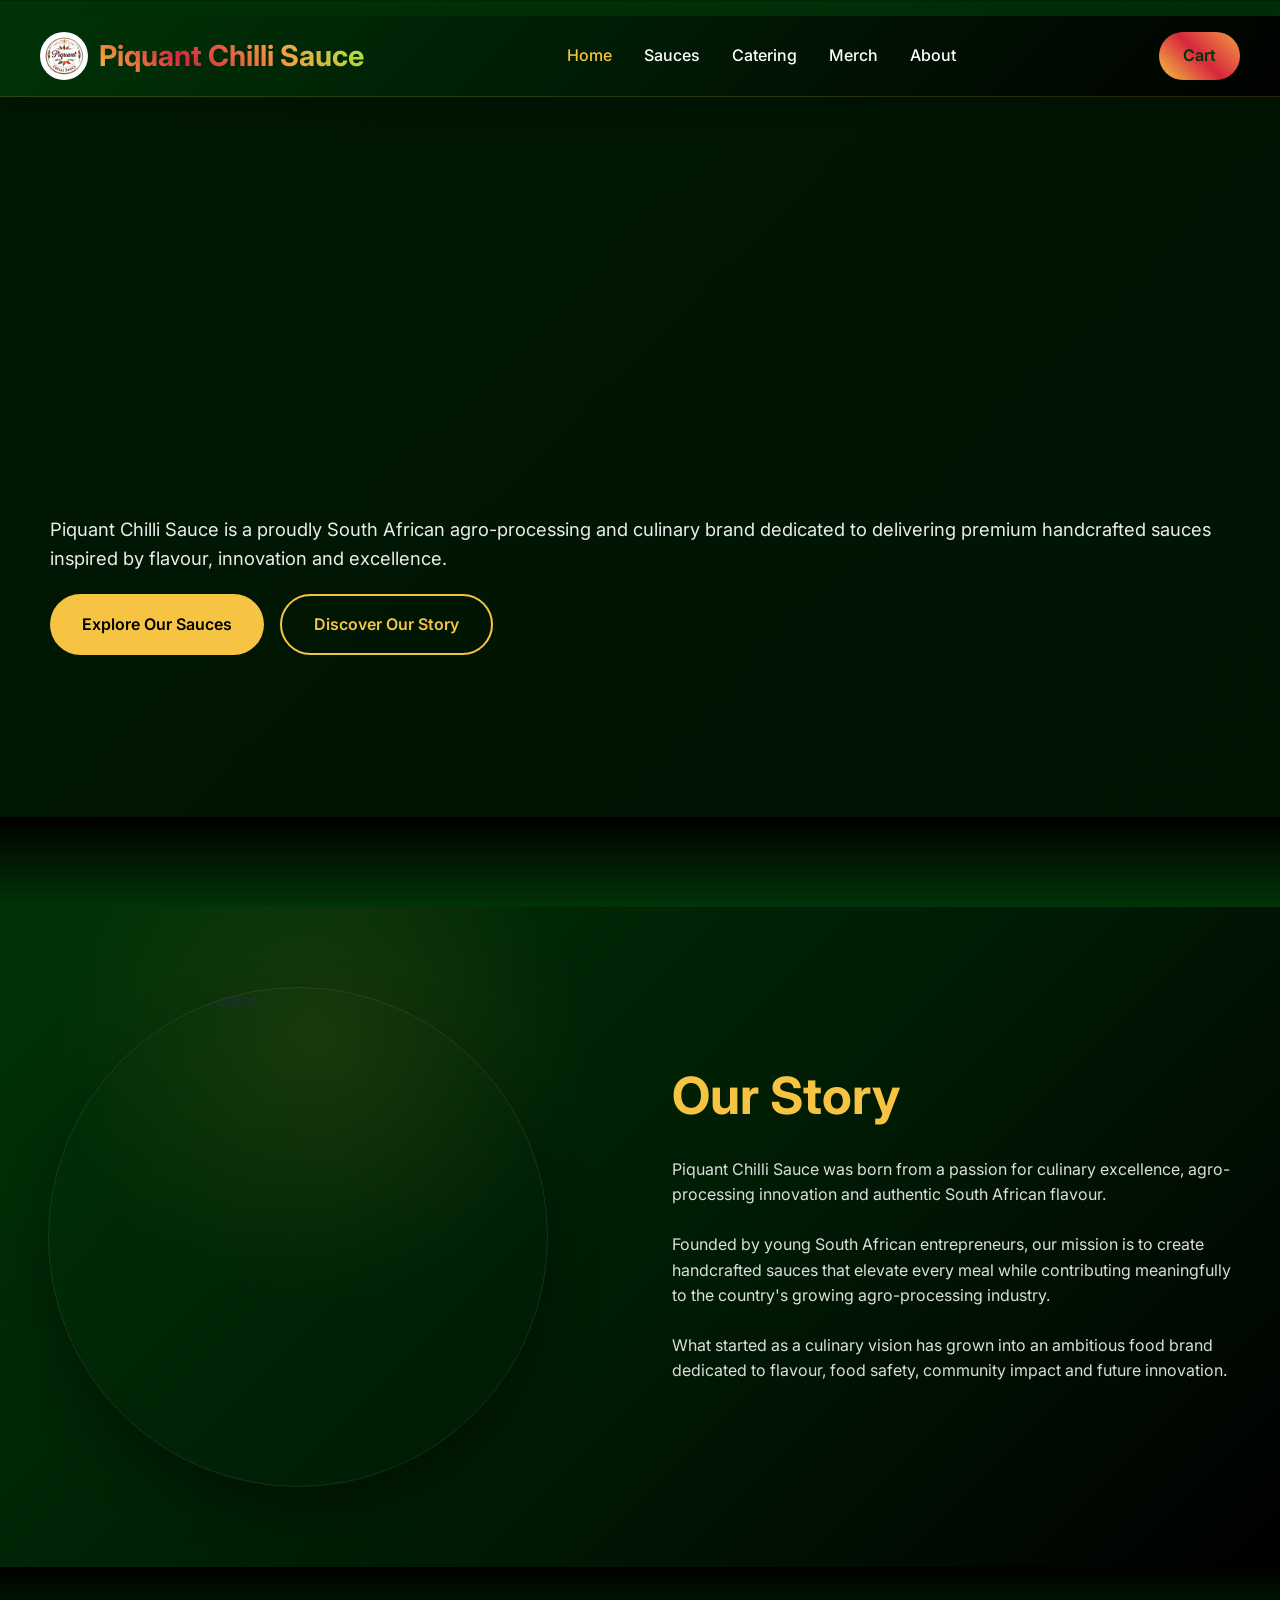
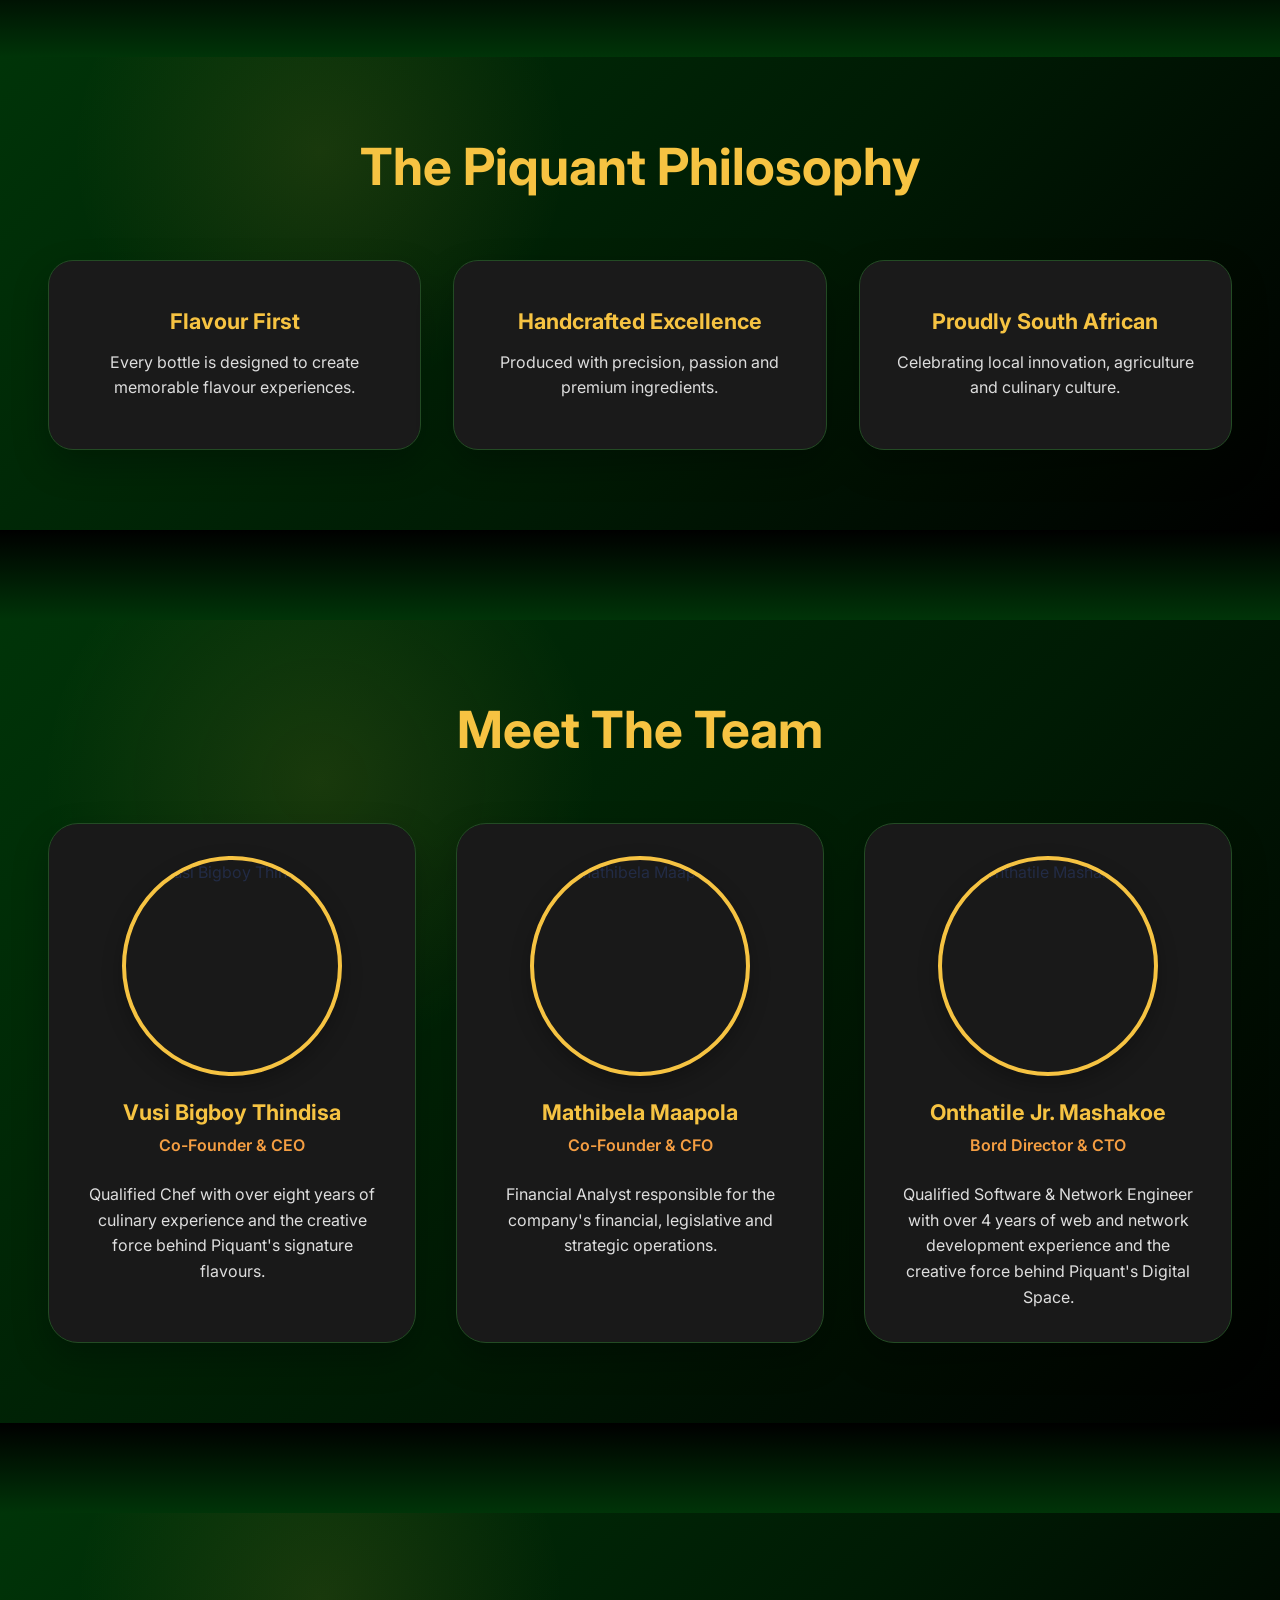
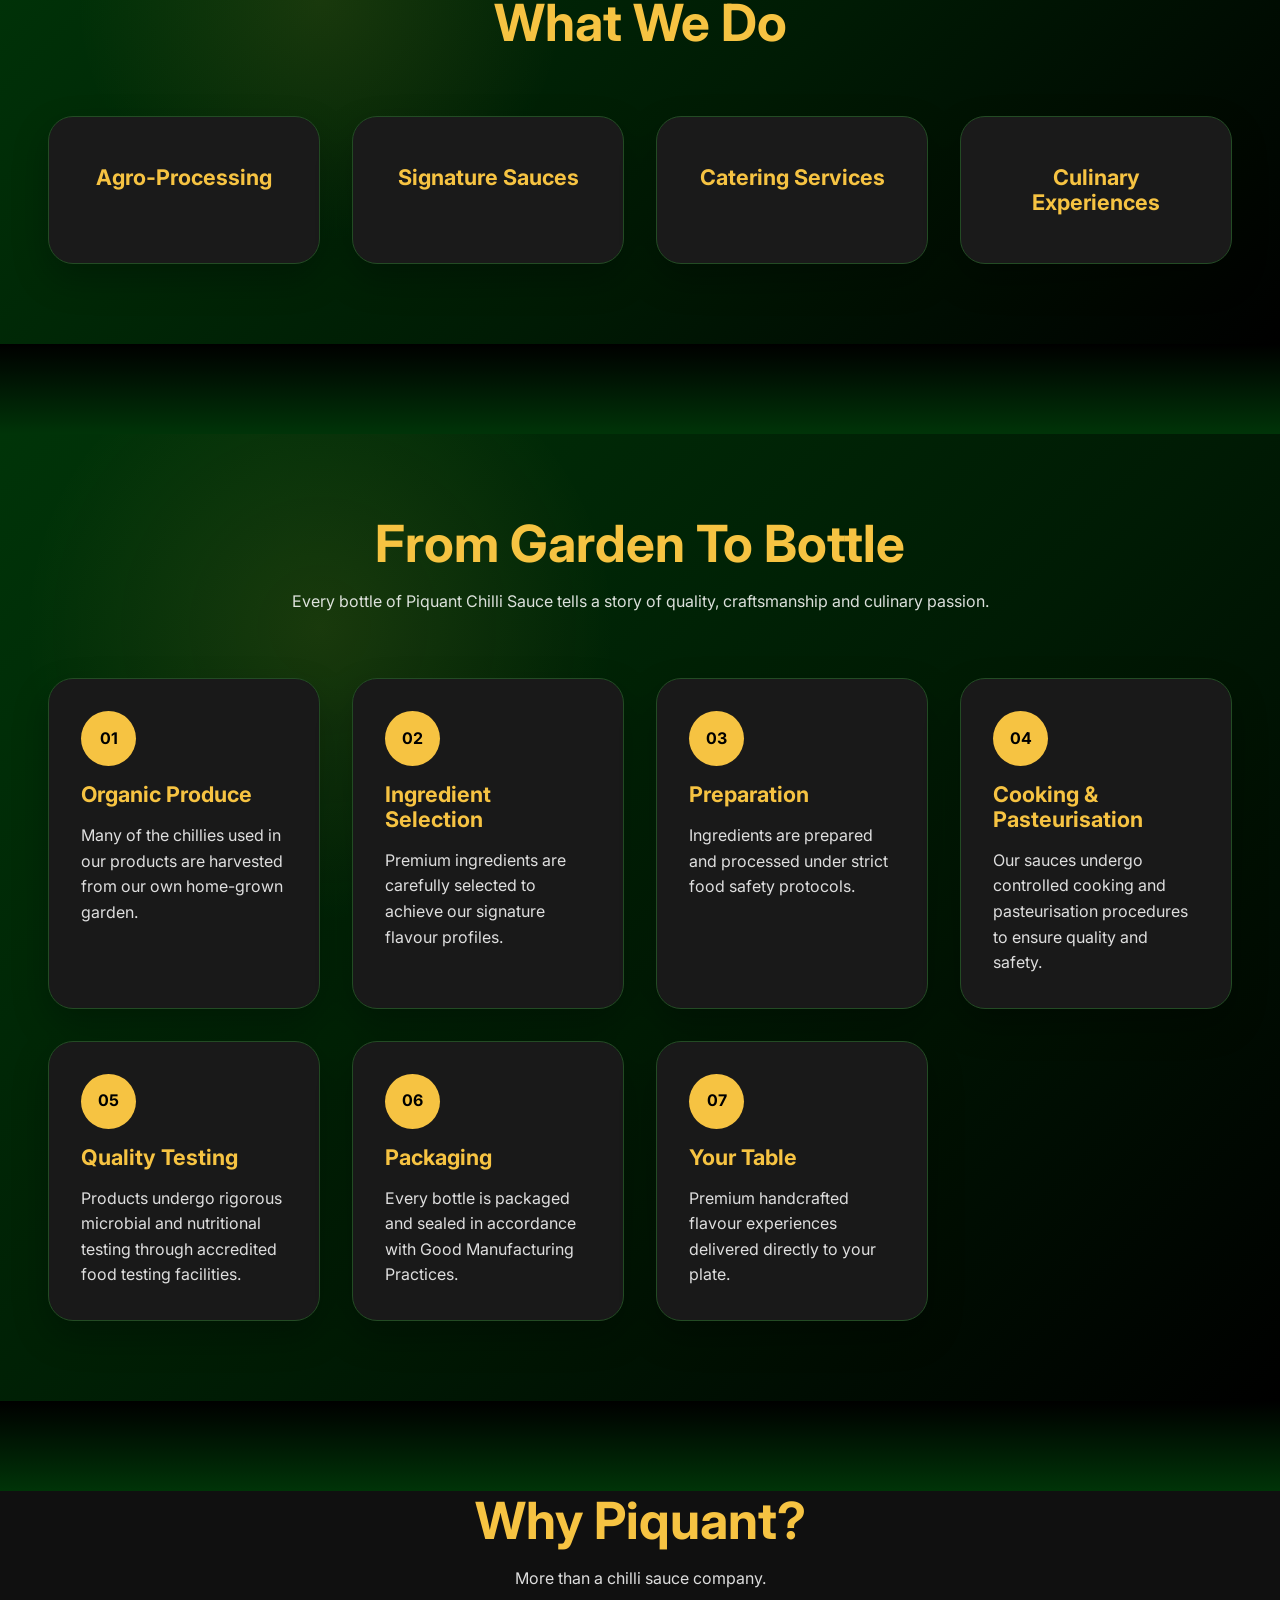
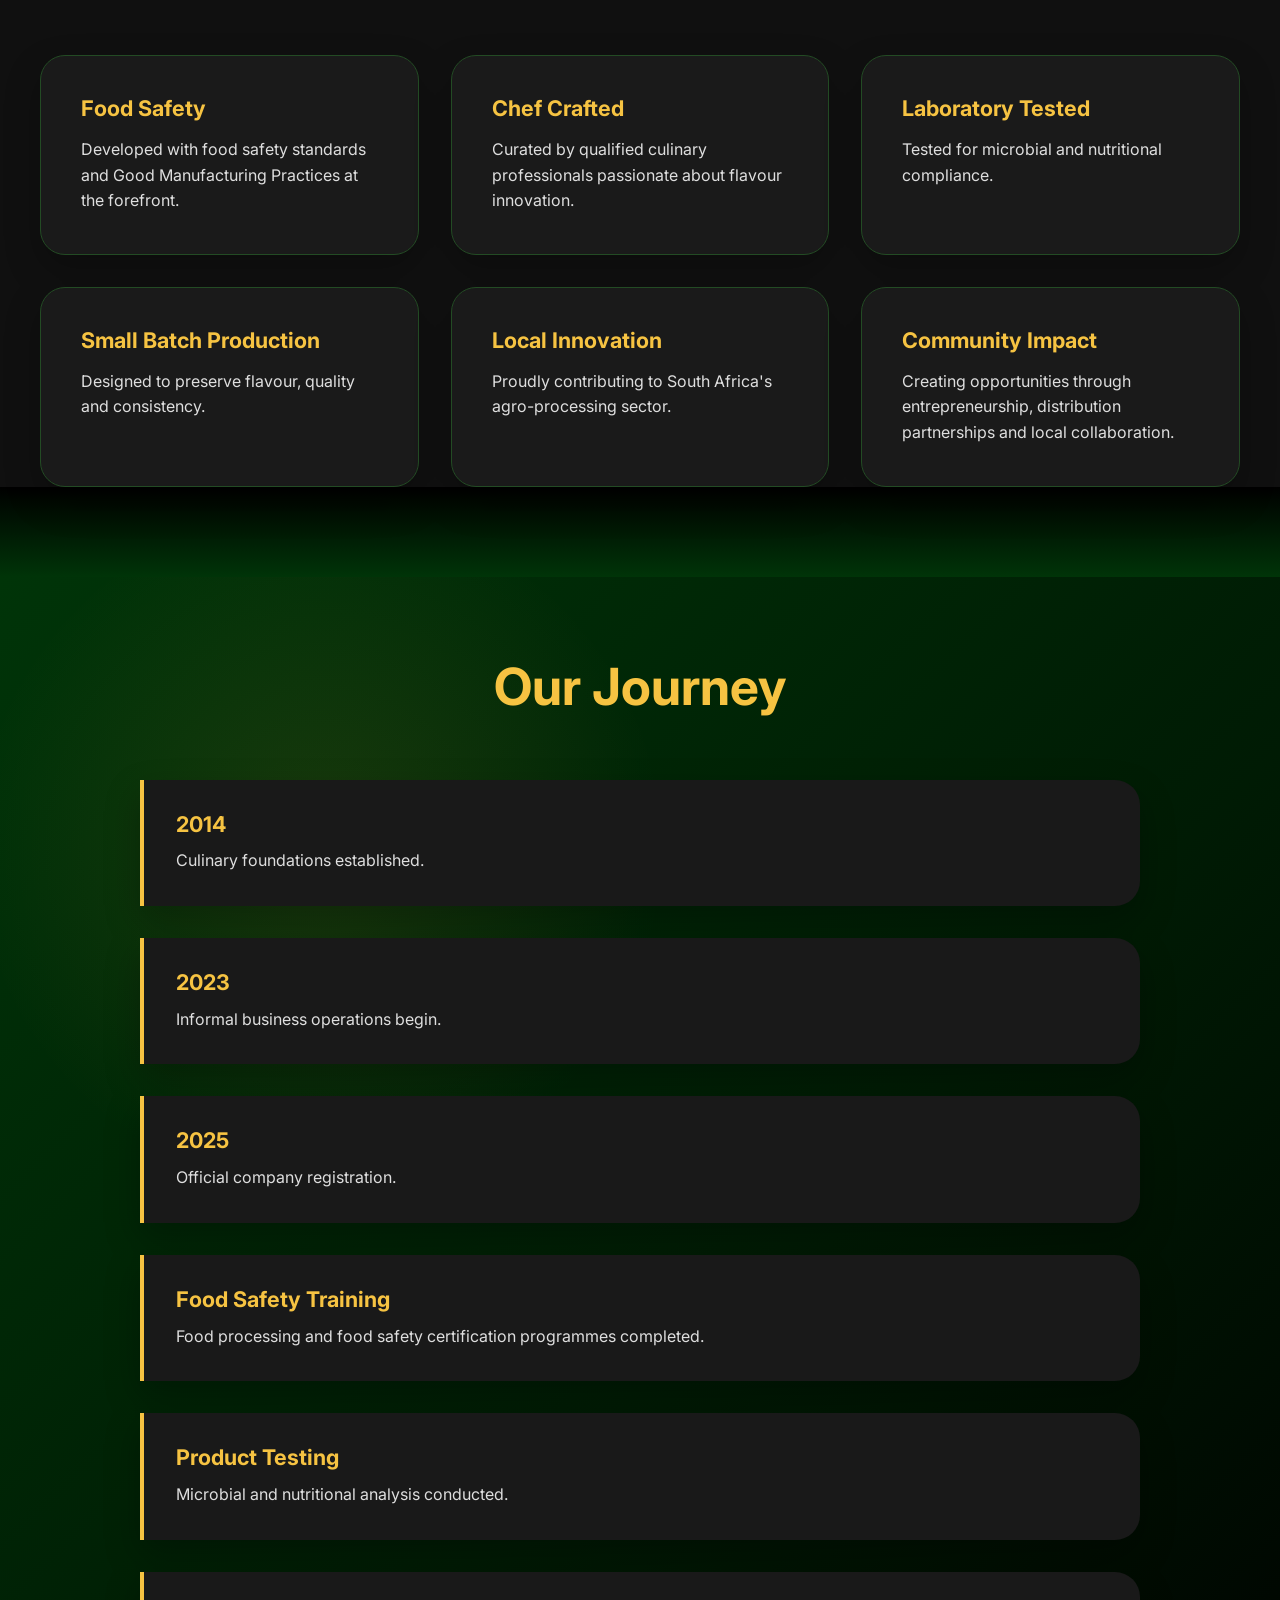
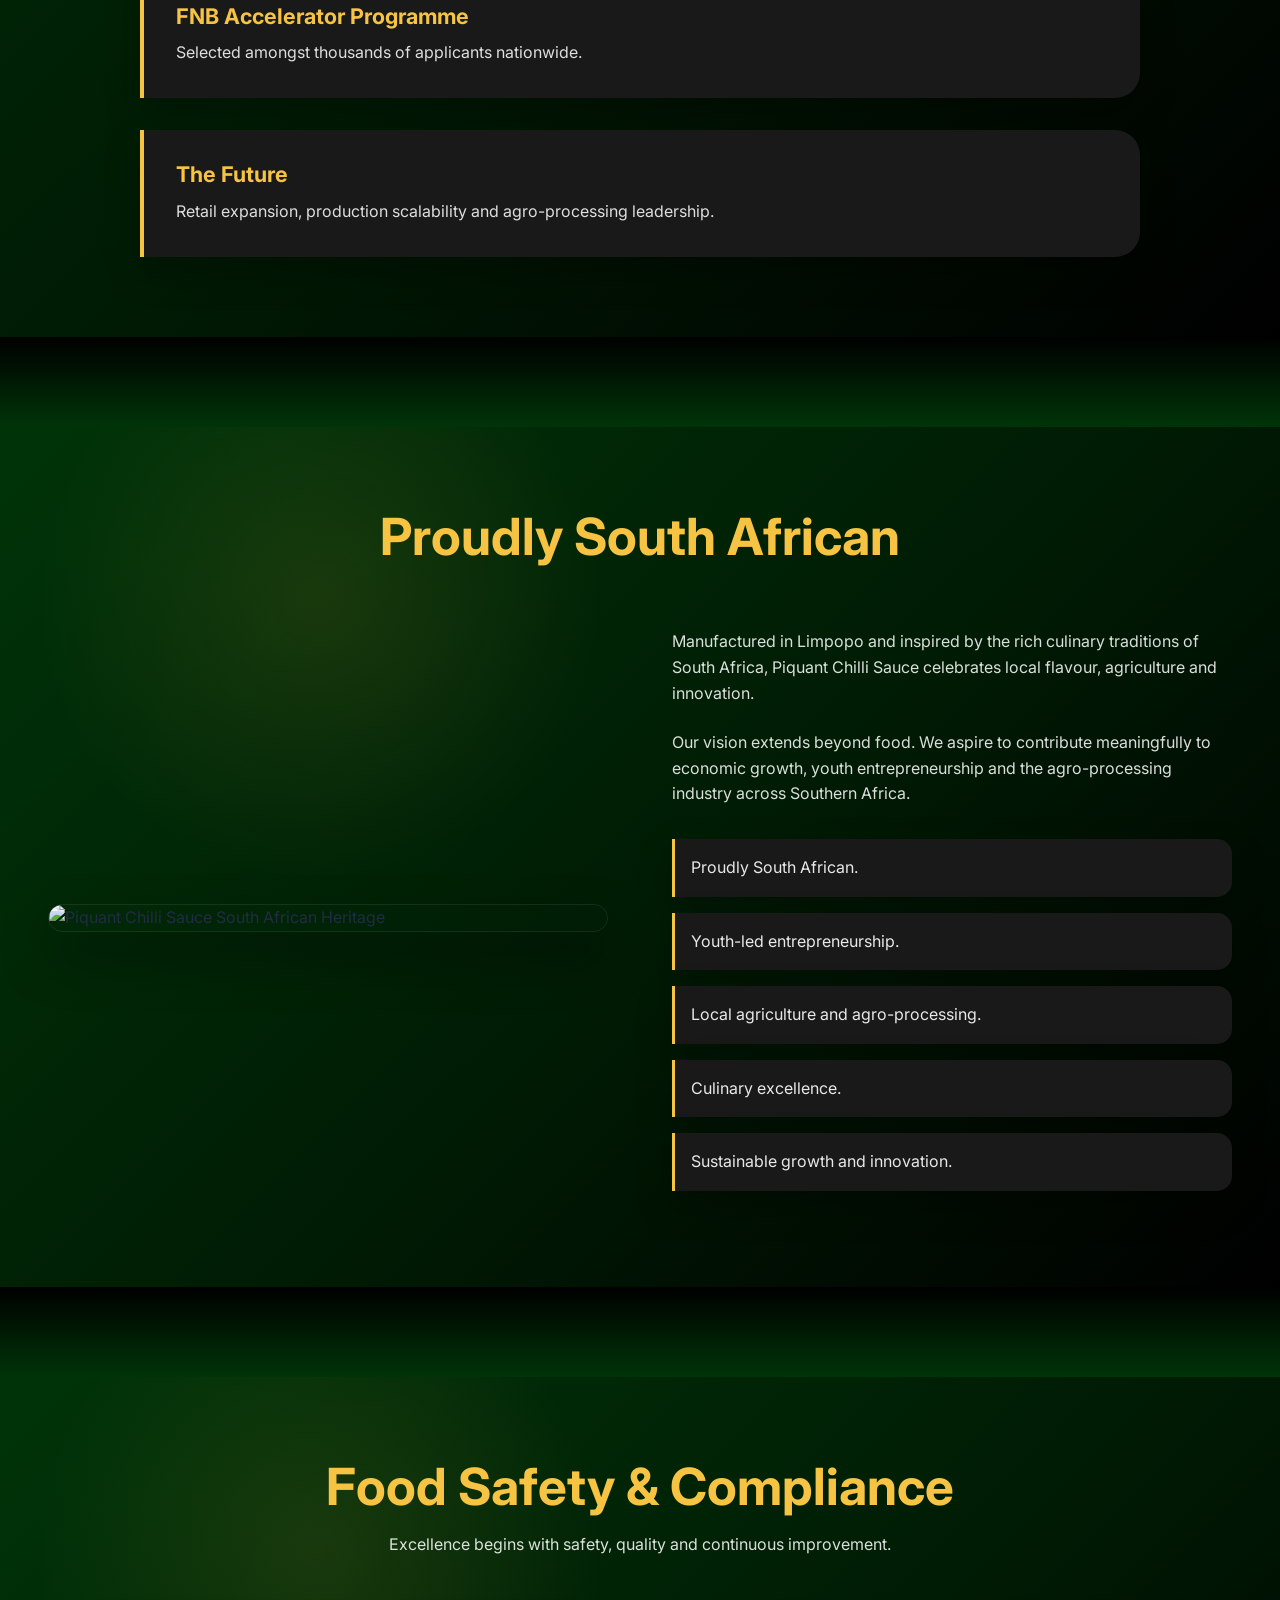
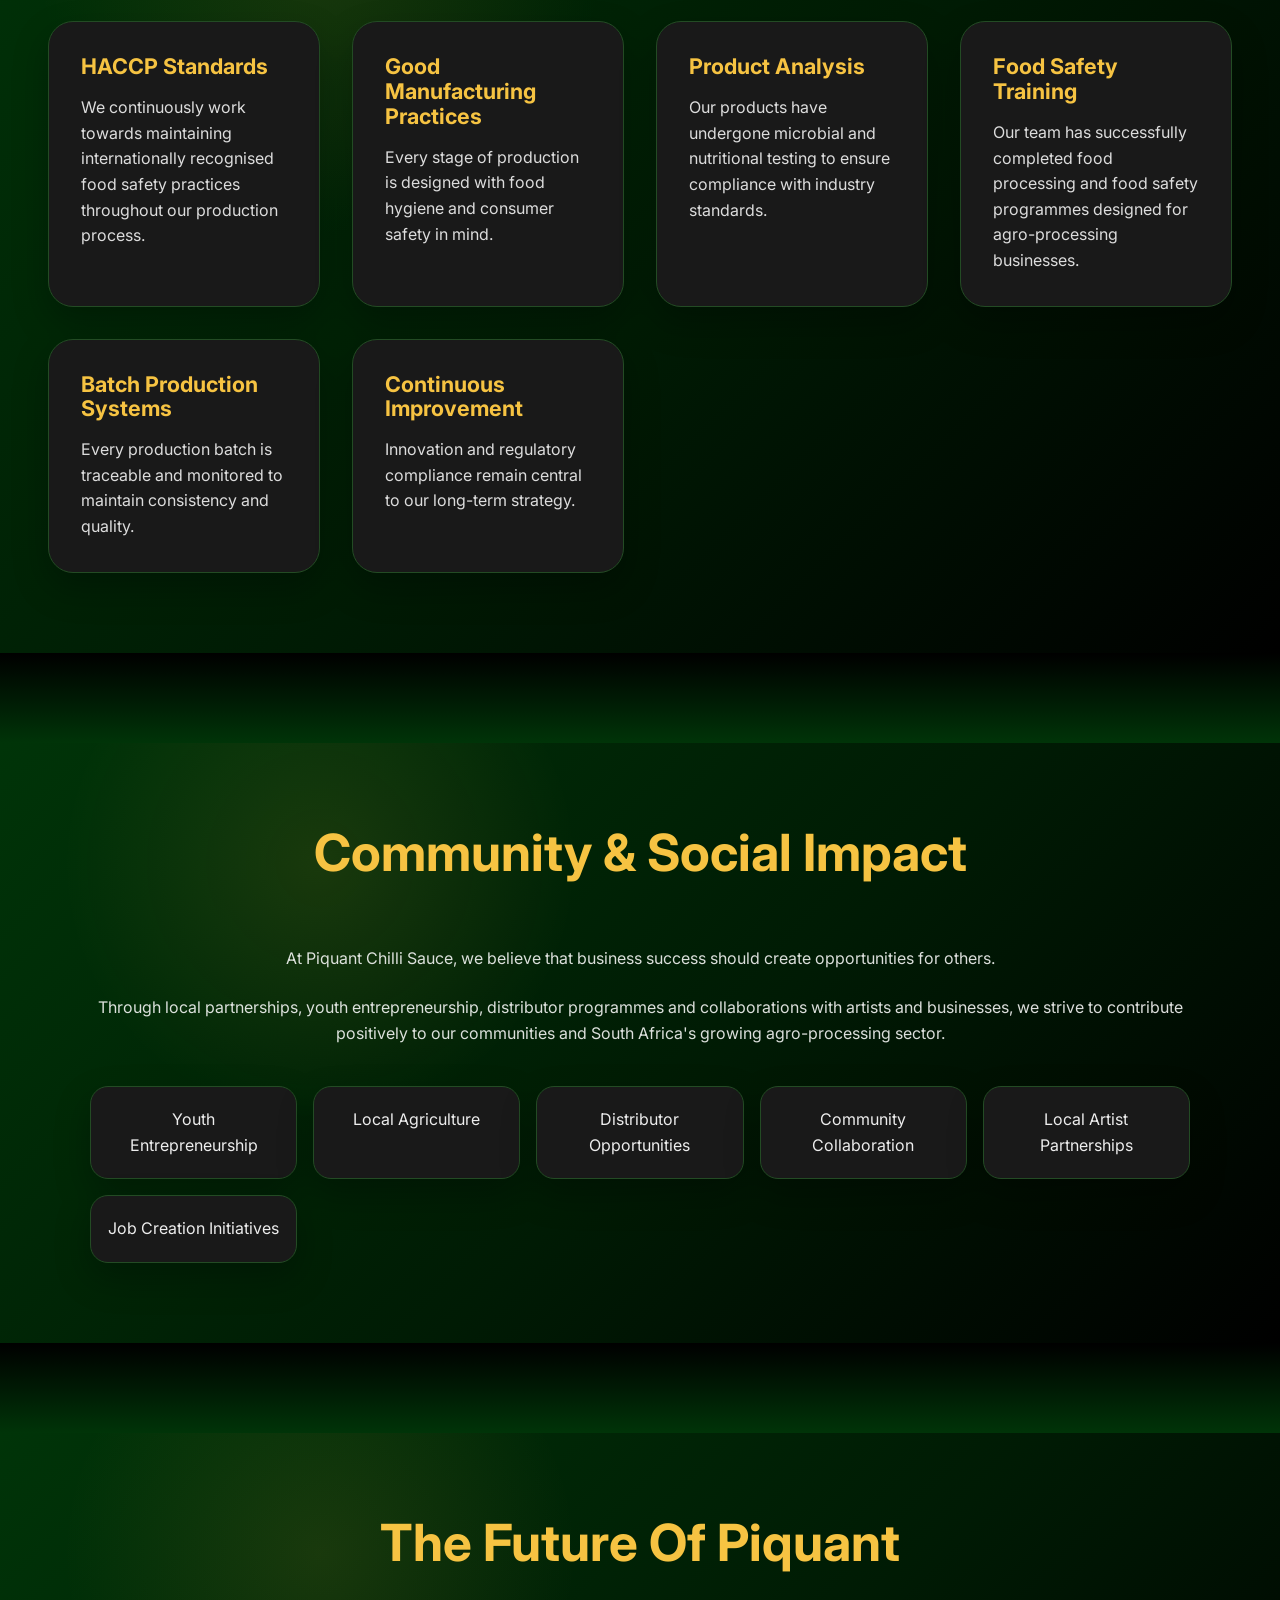
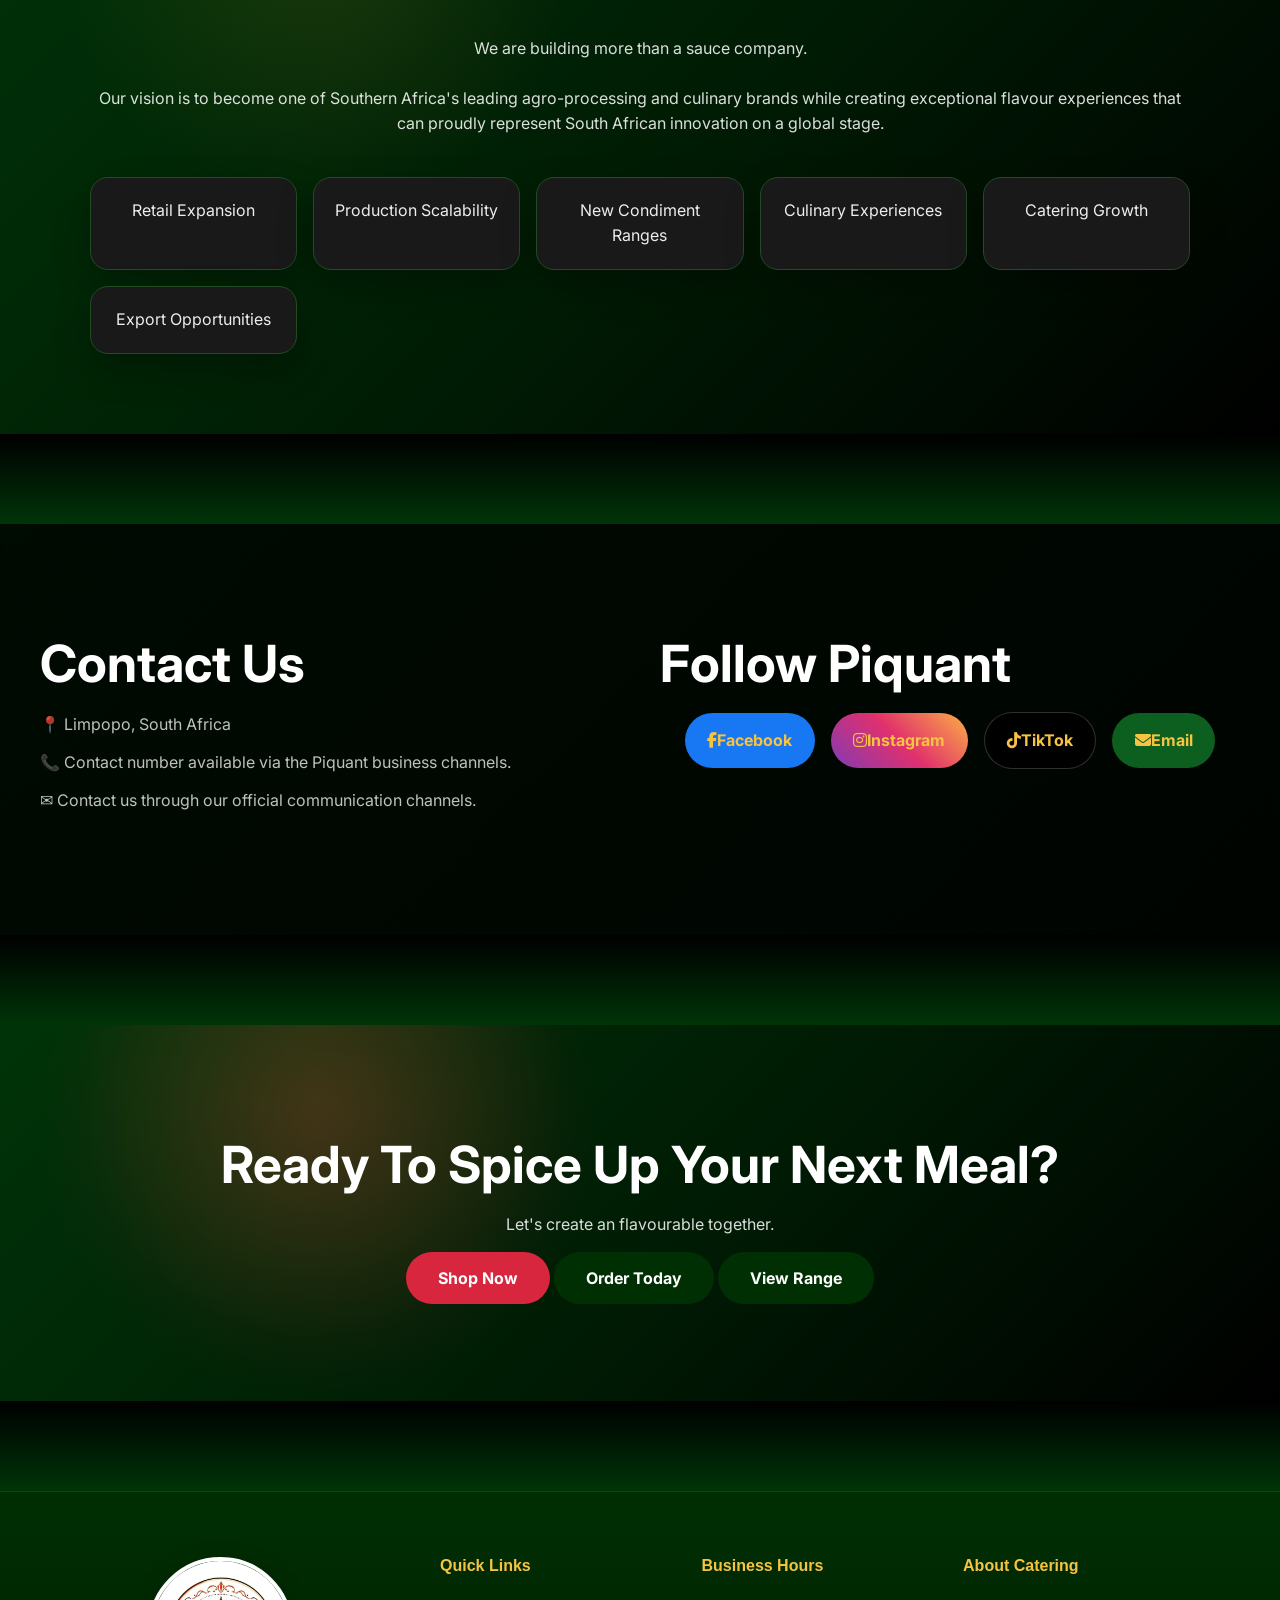
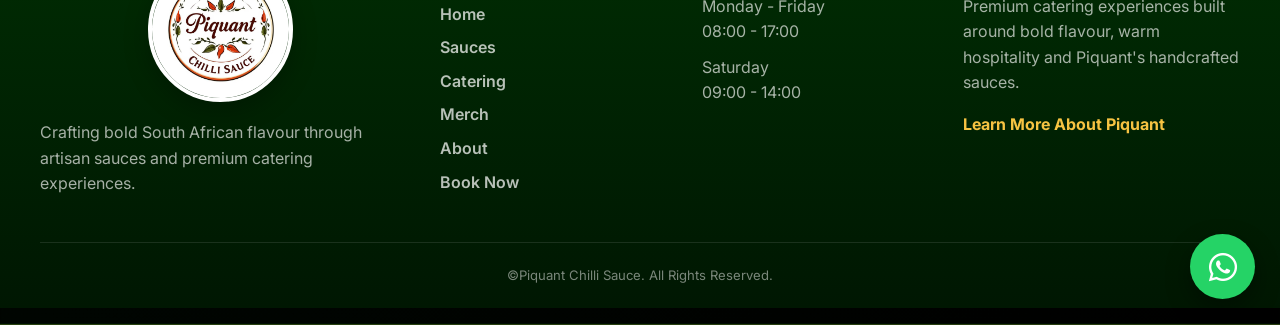
==== commit 9bd86c4c: "Add files via upload" ====
--- a/About.html
+++ b/About.html
@@ -2,429 +2,249 @@
 <html lang="en">
 
 <head>
-
     <meta charset="UTF-8">
-    <meta name="viewport"
-        content="width=device-width, initial-scale=1.0">
-
-    <title>About Us | Piquant Chilli Sauce</title>
-
-    <meta name="description"
-        content="Learn more about Piquant Chilli Sauce. Discover our story, handcrafted sauces, culinary philosophy, food safety standards and South African heritage.">
-
-    <!-- Main CSS -->
+    <meta name="viewport" content="width=device-width, initial-scale=1.0">
+    <meta name="description" content="Piquant Chilli Sauce offers handcrafted premium chilli sauces made in South Africa. Explore Pineapple Habanero, BBQ Sticky Wings, Spring Cayenne and Hot Honey Range.">
+    <meta name="author" content="Piquant Chilli Sauce">
+    <meta name="theme-color" content="#7b1113">
+    <title>About Us | Crafted Heat, Curated Taste</title>
+    <link rel="icon" href="Images/Logo/Fav Logo.jpg" type="image/jpeg">
     <link rel="stylesheet" href="About.css">
-
-    <!-- Existing Site Styling (if applicable) -->
-    <!-- <link rel="stylesheet" href="styles.css"> -->
-
-    <!-- Font Awesome (Only if already used in the website) -->
-    <link rel="stylesheet"
-        href="https://cdnjs.cloudflare.com/ajax/libs/font-awesome/6.7.2/css/all.min.css">
-
+    <link href="https://fonts.googleapis.com/css2?family=Inter:wght@400;500;600;700;900&display=swap" rel="stylesheet">
+    <link rel="preconnect" href="https://fonts.googleapis.com">
+    <link rel="preconnect" href="https://fonts.gstatic.com" crossorigin>
+    <link rel="stylesheet" href="https://cdnjs.cloudflare.com/ajax/libs/font-awesome/6.7.2/css/all.min.css">
 </head>
 
 <body>
 
   <!--==================================================-->
-<!-- HEADER                                           -->
-<!--==================================================-->
+  <!--                     HEADER                       --> 
+  <!--==================================================-->
 
 <header class="header" id="main-header">
-
-    <div class="container">
-
-        <div class="nav">
-
-            <a href="index.html" class="logo">
-
-                PIQUANT
-                <span>CHILLI SAUCE</span>
-
-            </a>
-
-            <nav>
-
-                <ul class="nav-links">
-
-                    <li>
-                        <a href="index.html">
-                            Home
-                        </a>
-                    </li>
-
-                    <li>
-                        <a href="Sauces.html">
-                            Sauces
-                        </a>
-                    </li>
-
-                    <li>
-                        <a href="catering.html">
-                            Catering
-                        </a>
-                    </li>
-
-                    <li>
-                        <a href="merch.html">
-                            Merch
-                        </a>
-                    </li>
-
-                    <li>
-                        <a href="about.html"
-                            class="active">
-                            About
-                        </a>
-                    </li>
-
+      <header class="header" id="main-header">
+        <div class="container">
+            <nav class="nav" aria-label="Primary navigation">
+                <div class="logo-container">
+                    <a href="index.html" class="logo-link" aria-label="Piquant Chilli Sauce home">
+                        <img src="Images/Logo/OriginalPic.jpg" alt="Piquant Chilli Sauce Logo" class="logo-image">
+                    </a>
+                    <span class="logo">Piquant Chilli Sauce</span>
+                </div>
+
+                <ul class="nav-menu">
+                    <li><a href="index.html" class="active" aria-current="page">Home</a></li>
+                    <li><a href="Sauces.html">Sauces</a></li>
+                    <li><a href="Catering.html">Catering</a></li>
+                    <li><a href="Merch.html">Merch</a></li>
+                    <li><a href="About.html">About</a></li>
                 </ul>
 
+                <a href="Cart.html" class="cta-button">Cart</a>
+
+                <button id="header-toggle" class="header-toggle" aria-label="Menu" aria-expanded="false">☰</button>
             </nav>
-
-        </div>
-
-    </div>
-
+        </div>
 </header>
 
   <main>
     <!--==================================================-->
-<!-- HERO SECTION                                     -->
-<!--==================================================-->
+    <!--                HERO SECTION                      -->
+    <!--==================================================-->
 
 <section class="about-hero">
-
-    <div class="container">
-
-        <div class="hero-content">
-
-            <h1>
-
-                Crafted Heat.
-                Curated Taste.
-
-            </h1>
-
-            <p>
-
-                Piquant Chilli Sauce is a proudly South
-                African agro-processing and culinary
-                brand dedicated to delivering premium
-                handcrafted sauces inspired by flavour,
-                innovation and excellence.
-
-            </p>
-
-            <div class="hero-buttons">
-
-                <a href="Sauces.html"
-                    class="primary-btn">
-
-                    Explore Our Sauces
-
-                </a>
-
-                <a href="#our-story"
-                    class="secondary-btn">
-
-                    Discover Our Story
-
-                </a>
-
-            </div>
-
-        </div>
-
-    </div>
-
+    <div class="container">
+        <div class="profile-alignment"> 
+            <div class="hero-content">
+
+                <p>
+                    Piquant Chilli Sauce is a proudly South
+                    African agro-processing and culinary
+                    brand dedicated to delivering premium
+                    handcrafted sauces inspired by flavour,
+                    innovation and excellence.
+                </p>
+
+                <div class="hero-buttons">
+                    <a href="Sauces.html" class="primary-btn">Explore Our Sauces</a>
+                    <a href="#our-story" class="secondary-btn">Discover Our Story</a>
+                </div>
+            </div>
+        </div>
+    </div>
 </section>
 
     <!--==================================================-->
-<!-- OUR STORY                                        -->
-<!--==================================================-->
-
-<section class="about-story"
-    id="our-story">
-
-    <div class="container">
-
+    <!--                   OUR STORY                      -->
+    <!--==================================================-->
+        <div class="section-divider"></div>
+<section class="about-story" id="our-story">
+    <div class="container">
         <div class="story-grid">
-
             <div class="story-image">
-
-                <img src="images/about/our-story.jpg"
-                    alt="Piquant Chilli Sauce Story">
-
+                <img src="Images/Logo/Transparant-Logo.png" alt="Piquant Chilli Sauce Story">
             </div>
 
             <div class="story-content">
-
-                <h2>
-
-                    Our Story
-
-                </h2>
-
-                <p>
-
+                <h2>Our Story</h2>
+
+                <p>
                     Piquant Chilli Sauce was born from
                     a passion for culinary excellence,
                     agro-processing innovation and
                     authentic South African flavour.
-
-                </p>
-
-                <p>
-
+                </p>
+
+                <p>
                     Founded by young South African
                     entrepreneurs, our mission is to
                     create handcrafted sauces that
                     elevate every meal while contributing
                     meaningfully to the country's growing
                     agro-processing industry.
-
-                </p>
-
-                <p>
-
+                </p>
+
+                <p>
                     What started as a culinary vision
                     has grown into an ambitious food
                     brand dedicated to flavour,
                     food safety, community impact and
                     future innovation.
-
-                </p>
-
-            </div>
-
-        </div>
-
-    </div>
-
+                </p>
+            </div>
+        </div>
+    </div>
 </section>
 
     <!--==================================================-->
 <!-- PHILOSOPHY                                       -->
 <!--==================================================-->
-
+        <div class="section-divider"></div>
 <section class="philosophy-section">
-
-    <div class="container">
-
-        <h2>
-
-            The Piquant Philosophy
-
-        </h2>
-
+    <div class="container">
+        <h2 class="section-title">The Piquant Philosophy</h2>
         <div class="philosophy-grid">
-
             <article class="philosophy-card">
-
-                <h3>
-                    Flavour First
-                </h3>
-
-                <p>
-
+                <h3>Flavour First</h3>
+
+                <p>
                     Every bottle is designed to create
                     memorable flavour experiences.
-
                 </p>
 
             </article>
 
 
             <article class="philosophy-card">
-
-                <h3>
-                    Handcrafted Excellence
-                </h3>
-
-                <p>
-
+                <h3>Handcrafted Excellence</h3>
+
+                <p>
                     Produced with precision, passion
                     and premium ingredients.
-
-                </p>
-
-            </article>
-
+                </p>
+            </article>
 
             <article class="philosophy-card">
-
-                <h3>
-                    Proudly South African
-                </h3>
-
-                <p>
-
+                <h3>Proudly South African</h3>
+
+                <p>
                     Celebrating local innovation,
                     agriculture and culinary culture.
-
-                </p>
-
-            </article>
-
-        </div>
-
-    </div>
-
+                </p>
+            </article>
+        </div>
+    </div>
 </section>
 <!--==================================================-->
 <!-- FOUNDERS                                         -->
 <!--==================================================-->
-
+        <div class="section-divider"></div>
 <section class="founders-section">
-
-    <div class="container">
-
-        <h2>
-
-            Meet The Founders
-
-        </h2>
-
-
+    <div class="container">
+        <h2>Meet The Team</h2>
         <div class="founders-grid">
-
-
             <article class="founder-card">
-
-                <img src="images/about/vusi.jpg"
-                    alt="Vusi Bigboy Thindisa">
-
-                <h3>
-
-                    Vusi Bigboy Thindisa
-
-                </h3>
-
-                <span>
-
-                    Co-Founder & CEO
-
-                </span>
-
-                <p>
-
+                <img src="Images/Piquant-Moments/Team/Mav-Chef.jpg" alt="Vusi Bigboy Thindisa">
+                <h3>Vusi Bigboy Thindisa</h3>
+                <span>Co-Founder & CEO</span>
+
+                <p>
                     Qualified Chef with over eight
                     years of culinary experience and
                     the creative force behind Piquant's
                     signature flavours.
-
                 </p>
 
             </article>
 
 
             <article class="founder-card">
-
-                <img src="images/about/mathibela.jpg"
-                    alt="Mathibela Maapola">
-
-                <h3>
-
-                    Mathibela Maapola
-
-                </h3>
-
-                <span>
-
-                    Co-Founder & CFO
-
-                </span>
-
-                <p>
-
+                <img src="Images/Piquant-Moments/Team/Thibe Maapola.jpg"alt="Mathibela Maapola">
+                <h3>Mathibela Maapola</h3>
+                <span>Co-Founder & CFO</span>
+
+                <p>
                     Financial Analyst responsible for
                     the company's financial, legislative
                     and strategic operations.
-
-                </p>
-
-            </article>
-
-
-        </div>
-
-    </div>
-
-</section>
-
-    <!--==================================================-->
+                </p>
+            </article>
+
+            
+             <article class="founder-card">
+                <img src="Images/Piquant-Moments/Team/Onthatile-Mashakoe.jpg" alt="Onthatile Mashakoe">
+                <h3>Onthatile Jr. Mashakoe </h3>
+                <span>Bord Director & CTO</span>
+
+                <p>
+                    Qualified Software & Network Engineer with over 4
+                    years of web and network development experience and
+                    the creative force behind Piquant's
+                    Digital Space.
+                </p>
+
+            </article>
+        </div>
+    </div>
+</section>
+
+<!--==================================================-->
 <!-- WHAT WE DO                                       -->
 <!--==================================================-->
-
+        <div class="section-divider"></div>
 <section class="services-section">
-
-    <div class="container">
-
-        <h2>
-
-            What We Do
-
-        </h2>
-
+    <div class="container">
+        <h2 class="section-title">What We Do</h2>
 
         <div class="services-grid">
-
             <article>
-
-                <h3>
-                    Agro-Processing
-                </h3>
-
-            </article>
-
+                <h3>Agro-Processing</h3>
+            </article>
 
             <article>
-
-                <h3>
-                    Signature Sauces
-                </h3>
-
-            </article>
-
+                <h3>Signature Sauces</h3>
+            </article>
 
             <article>
-
-                <h3>
-                    Catering Services
-                </h3>
-
-            </article>
-
+                <h3>Catering Services</h3>
+            </article>
 
             <article>
-
-                <h3>
-                    Culinary Experiences
-                </h3>
-
-            </article>
-
-
-        </div>
-
-    </div>
-
+                <h3>Culinary Experiences</h3>
+            </article>
+        </div>
+    </div>
 </section>
 
     <!--==================================================-->
 <!-- FROM GARDEN TO BOTTLE                            -->
 <!--==================================================-->
-
+        <div class="section-divider"></div>
 <section class="production-section">
-
-    <div class="container">
-
+    <div class="container">
         <div class="section-title">
-
-            <h2>
-                From Garden To Bottle
-            </h2>
+            <h2>From Garden To Bottle</h2>
 
             <p>
                 Every bottle of Piquant Chilli Sauce tells a story of
@@ -435,15 +255,9 @@
 
 
         <div class="production-timeline">
-
             <div class="production-step">
-
                 <span>01</span>
-
-                <h3>
-                    Organic Produce
-                </h3>
-
+                <h3>Organic Produce</h3>
                 <p>
                     Many of the chillies used in our products are
                     harvested from our own home-grown garden.
@@ -451,63 +265,39 @@
 
             </div>
 
-
             <div class="production-step">
-
                 <span>02</span>
-
-                <h3>
-                    Ingredient Selection
-                </h3>
-
+                <h3>Ingredient Selection</h3>
                 <p>
                     Premium ingredients are carefully selected to
                     achieve our signature flavour profiles.
                 </p>
-
-            </div>
-
+            </div>
 
             <div class="production-step">
-
                 <span>03</span>
-
-                <h3>
-                    Preparation
-                </h3>
+                <h3>Preparation</h3>
 
                 <p>
                     Ingredients are prepared and processed under
                     strict food safety protocols.
                 </p>
-
-            </div>
-
+            </div>
 
             <div class="production-step">
-
                 <span>04</span>
-
-                <h3>
-                    Cooking & Pasteurisation
-                </h3>
+                <h3>Cooking & Pasteurisation</h3>
 
                 <p>
                     Our sauces undergo controlled cooking and
                     pasteurisation procedures to ensure quality
                     and safety.
                 </p>
-
-            </div>
-
+            </div>
 
             <div class="production-step">
-
                 <span>05</span>
-
-                <h3>
-                    Quality Testing
-                </h3>
+                <h3>Quality Testing</h3>
 
                 <p>
                     Products undergo rigorous microbial and
@@ -517,473 +307,224 @@
 
             </div>
 
-
             <div class="production-step">
-
                 <span>06</span>
-
-                <h3>
-                    Packaging
-                </h3>
+                <h3>Packaging</h3>
 
                 <p>
                     Every bottle is packaged and sealed in
                     accordance with Good Manufacturing Practices.
                 </p>
-
-            </div>
-
+            </div>
 
             <div class="production-step">
-
                 <span>07</span>
-
-                <h3>
-                    Your Table
-                </h3>
-
+                <h3>Your Table</h3>
                 <p>
                     Premium handcrafted flavour experiences
                     delivered directly to your plate.
                 </p>
-
-            </div>
-
-
-        </div>
-
-    </div>
-
-</section>
-
-
+            </div>
+        </div>
+    </div>
+</section>
 
 <!--==================================================-->
 <!-- WHY PIQUANT                                      -->
 <!--==================================================-->
-
+        <div class="section-divider"></div>
 <section class="difference-section">
-
-    <div class="container">
-
+    <div class="container">
         <div class="section-title">
-
-            <h2>
-
-                Why Piquant?
-
-            </h2>
-
-            <p>
-
-                More than a chilli sauce company.
-
-            </p>
-
-        </div>
-
+            <h2>Why Piquant?</h2>
+            <p>More than a chilli sauce company.</p>
+        </div>
 
         <div class="difference-grid">
-
-
             <article class="difference-card">
-
-                <h3>
-
-                    Food Safety
-
-                </h3>
-
-                <p>
-
+                <h3>Food Safety</h3>
+
+                <p>
                     Developed with food safety standards and
                     Good Manufacturing Practices at the forefront.
-
-                </p>
-
-            </article>
-
-
+                </p>
+
+            </article>
 
             <article class="difference-card">
-
-                <h3>
-
-                    Chef Crafted
-
-                </h3>
-
-                <p>
-
+                <h3>Chef Crafted</h3>
+
+                <p>
                     Curated by qualified culinary professionals
                     passionate about flavour innovation.
-
-                </p>
-
-            </article>
-
-
+                </p>
+            </article>
 
             <article class="difference-card">
-
-                <h3>
-
-                    Laboratory Tested
-
-                </h3>
-
-                <p>
-
+                <h3>Laboratory Tested</h3>
+
+                <p>
                     Tested for microbial and nutritional
                     compliance.
-
-                </p>
-
-            </article>
-
-
+                </p>
+            </article>
 
             <article class="difference-card">
-
-                <h3>
-
-                    Small Batch Production
-
-                </h3>
-
-                <p>
-
+                <h3>Small Batch Production</h3>
+
+                <p>
                     Designed to preserve flavour, quality and
                     consistency.
-
-                </p>
-
-            </article>
-
-
+                </p>
+            </article>
 
             <article class="difference-card">
-
-                <h3>
-
-                    Local Innovation
-
-                </h3>
-
-                <p>
-
+                <h3>Local Innovation</h3>
+
+                <p>
                     Proudly contributing to South Africa's
                     agro-processing sector.
-
-                </p>
-
-            </article>
-
-
+                </p>
+            </article>
 
             <article class="difference-card">
-
-                <h3>
-
-                    Community Impact
-
-                </h3>
-
-                <p>
-
+                <h3>Community Impact</h3>
+
+                <p>
                     Creating opportunities through entrepreneurship,
                     distribution partnerships and local collaboration.
-
-                </p>
-
-            </article>
-
-
-        </div>
-
-    </div>
-
-</section>
-
-
-
+                </p>
+            </article>
+        </div>
+    </div>
+</section>
 
 <!--==================================================-->
 <!-- OUR JOURNEY                                      -->
 <!--==================================================-->
-
+        <div class="section-divider"></div>
 <section class="timeline-section">
-
-    <div class="container">
-
+    <div class="container">
         <div class="section-title">
-
-            <h2>
-
-                Our Journey
-
-            </h2>
-
-        </div>
-
+            <h2>Our Journey</h2>
+        </div>
 
         <div class="timeline-container">
-
-
             <div class="timeline-item">
-
-                <h3>
-                    2014
-                </h3>
-
-                <p>
-
-                    Culinary foundations established.
-
-                </p>
-
-            </div>
-
-
+                <h3>2014</h3>
+                <p>Culinary foundations established.</p>
+            </div>
 
             <div class="timeline-item">
-
-                <h3>
-                    2023
-                </h3>
-
-                <p>
-
-                    Informal business operations begin.
-
-                </p>
-
-            </div>
-
-
+                <h3>2023</h3>
+                <p>Informal business operations begin.</p>
+            </div>
 
             <div class="timeline-item">
-
-                <h3>
-                    2025
-                </h3>
-
-                <p>
-
-                    Official company registration.
-
-                </p>
-
-            </div>
-
-
+                <h3>2025</h3>
+                <p>Official company registration.</p>
+            </div>
 
             <div class="timeline-item">
-
-                <h3>
-                    Food Safety Training
-                </h3>
-
-                <p>
-
+                <h3>Food Safety Training</h3>
+
+                <p>
                     Food processing and food safety certification
                     programmes completed.
-
-                </p>
-
-            </div>
-
-
+                </p>
+            </div>
 
             <div class="timeline-item">
-
-                <h3>
-                    Product Testing
-                </h3>
-
-                <p>
-
-                    Microbial and nutritional analysis conducted.
-
-                </p>
-
-            </div>
-
-
+                <h3>Product Testing</h3>
+                <p>Microbial and nutritional analysis conducted.</p>
+            </div>
 
             <div class="timeline-item">
-
-                <h3>
-                    FNB Accelerator Programme
-                </h3>
-
-                <p>
-
-                    Selected amongst thousands of applicants
-                    nationwide.
-
-                </p>
-
-            </div>
-
-
+                <h3>FNB Accelerator Programme</h3>
+                <p>Selected amongst thousands of applicants nationwide.</p>
+            </div>
 
             <div class="timeline-item">
-
-                <h3>
-                    The Future
-                </h3>
-
-                <p>
-
+                <h3>The Future</h3>
+
+                <p>
                     Retail expansion, production scalability and
                     agro-processing leadership.
-
-                </p>
-
-            </div>
-
-
-        </div>
-
-    </div>
-
-</section>
-
-
-
-
-<!--==================================================-->
-<!-- PROUDLY SOUTH AFRICAN                            -->
+                </p>
+            </div>
+        </div>
+    </div>
+</section>
+
+
+
+        <div class="section-divider"></div>
+<!--==================================================-->
+<!--               PROUDLY SOUTH AFRICAN              -->
 <!--==================================================-->
 
 <section class="south-africa-section">
-
-    <div class="container">
-
+    <div class="container">
         <div class="section-title">
-
-            <h2>
-
-                Proudly South African
-
-            </h2>
-
-        </div>
-
+            <h2>Proudly South African</h2>
+        </div>
 
         <div class="south-africa-content">
-
-
             <div class="south-africa-image">
-
-                <img src="images/about/south-africa.jpg"
-                    alt="Piquant Chilli Sauce South African Heritage">
-
-            </div>
-
-
+                <img src="Images/Enterprise/SA-Flag.jpg" alt="Piquant Chilli Sauce South African Heritage">
+            </div>
 
             <div class="south-africa-text">
-
-                <p>
-
+                <p>
                     Manufactured in Limpopo and inspired by the
                     rich culinary traditions of South Africa,
                     Piquant Chilli Sauce celebrates local flavour,
                     agriculture and innovation.
-
-                </p>
-
-                <p>
-
+                </p>
+
+                <p>
                     Our vision extends beyond food. We aspire
                     to contribute meaningfully to economic growth,
                     youth entrepreneurship and the agro-processing
                     industry across Southern Africa.
-
-                </p>
-
+                </p>
 
                 <ul>
-
-                    <li>
-                        Proudly South African.
-                    </li>
-
-                    <li>
-                        Youth-led entrepreneurship.
-                    </li>
-
-                    <li>
-                        Local agriculture and agro-processing.
-                    </li>
-
-                    <li>
-                        Culinary excellence.
-                    </li>
-
-                    <li>
-                        Sustainable growth and innovation.
-                    </li>
-
+                    <li>Proudly South African.</li>
+                    <li>Youth-led entrepreneurship.</li>
+                    <li>Local agriculture and agro-processing.</li>
+                    <li>Culinary excellence.</li>
+                    <li>Sustainable growth and innovation.</li>
                 </ul>
-
-
-            </div>
-
-
-        </div>
-
-    </div>
-
-</section>
-
+            </div>
+        </div>
+    </div>
+</section>
+        <div class="section-divider"></div>
     <!--==================================================-->
 <!-- FOOD SAFETY & COMPLIANCE                         -->
 <!--==================================================-->
 
 <section class="compliance-section">
-
-    <div class="container">
-
+    <div class="container">
         <div class="section-title">
-
-            <h2>
-                Food Safety & Compliance
-            </h2>
-
-            <p>
-                Excellence begins with safety, quality and
-                continuous improvement.
-            </p>
-
-        </div>
-
+            <h2>Food Safety & Compliance</h2>
+            <p>Excellence begins with safety, quality and continuous improvement.</p>
+        </div>
 
         <div class="compliance-grid">
-
-
             <article class="compliance-card">
-
-                <h3>
-                    HACCP Standards
-                </h3>
+                <h3>HACCP Standards</h3>
 
                 <p>
                     We continuously work towards maintaining
                     internationally recognised food safety
                     practices throughout our production process.
                 </p>
-
-            </article>
-
+            </article>
 
             <article class="compliance-card">
-
-                <h3>
-                    Good Manufacturing Practices
-                </h3>
+                <h3>Good Manufacturing Practices</h3>
 
                 <p>
                     Every stage of production is designed with
@@ -992,27 +533,18 @@
 
             </article>
 
-
             <article class="compliance-card">
-
-                <h3>
-                    Product Analysis
-                </h3>
+                <h3>Product Analysis</h3>
 
                 <p>
                     Our products have undergone microbial and
-                    nutritional testing to ensure compliance
-                    with industry standards.
-                </p>
-
-            </article>
-
+                    nutritional testing to ensure compliance with industry standards.
+                </p>
+
+            </article>
 
             <article class="compliance-card">
-
-                <h3>
-                    Food Safety Training
-                </h3>
+                <h3>Food Safety Training</h3>
 
                 <p>
                     Our team has successfully completed food
@@ -1024,24 +556,17 @@
 
 
             <article class="compliance-card">
-
-                <h3>
-                    Batch Production Systems
-                </h3>
+                <h3>Batch Production Systems</h3>
 
                 <p>
                     Every production batch is traceable and
                     monitored to maintain consistency and quality.
                 </p>
-
             </article>
 
 
             <article class="compliance-card">
-
-                <h3>
-                    Continuous Improvement
-                </h3>
+                <h3>Continuous Improvement</h3>
 
                 <p>
                     Innovation and regulatory compliance remain
@@ -1049,419 +574,188 @@
                 </p>
 
             </article>
-
-
-        </div>
-
-    </div>
-
-</section>
-
-
-
-
-<!--==================================================-->
-<!-- COMMUNITY IMPACT                                 -->
+        </div>
+    </div>
+</section>
+
+        <div class="section-divider"></div>
+<!--==================================================-->
+<!--            COMMUNITY IMPACT                      -->
 <!--==================================================-->
 
 <section class="community-section">
-
-    <div class="container">
-
+    <div class="container">
         <div class="section-title">
-
-            <h2>
-                Community & Social Impact
-            </h2>
-
-        </div>
-
+            <h2>Community & Social Impact</h2>
+        </div>
 
         <div class="community-content">
-
             <p>
-
                 At Piquant Chilli Sauce, we believe that business
                 success should create opportunities for others.
-
             </p>
 
             <p>
-
                 Through local partnerships, youth entrepreneurship,
                 distributor programmes and collaborations with
                 artists and businesses, we strive to contribute
                 positively to our communities and South Africa's
                 growing agro-processing sector.
-
             </p>
 
-
             <div class="community-grid">
-
-                <div class="community-card">
-
-                    Youth Entrepreneurship
-
-                </div>
-
-
-                <div class="community-card">
-
-                    Local Agriculture
-
-                </div>
-
-
-                <div class="community-card">
-
-                    Distributor Opportunities
-
-                </div>
-
-
-                <div class="community-card">
-
-                    Community Collaboration
-
-                </div>
-
-
-                <div class="community-card">
-
-                    Local Artist Partnerships
-
-                </div>
-
-
-                <div class="community-card">
-
-                    Job Creation Initiatives
-
-                </div>
-
-            </div>
-
-
-        </div>
-
-    </div>
-
-</section>
-
-
-
-
-<!--==================================================-->
-<!-- FUTURE VISION                                    -->
+                <div class="community-card">Youth Entrepreneurship</div>
+                <div class="community-card">Local Agriculture</div>
+                <div class="community-card">Distributor Opportunities</div>
+                <div class="community-card">Community Collaboration</div>
+                <div class="community-card">Local Artist Partnerships</div>
+                <div class="community-card">Job Creation Initiatives</div>
+            </div>
+        </div>
+    </div>
+</section>
+
+        <div class="section-divider"></div>
+<!--==================================================-->
+<!--                FUTURE VISION                     -->
 <!--==================================================-->
 
 <section class="vision-section">
-
-    <div class="container">
-
+    <div class="container">
         <div class="section-title">
-
-            <h2>
-                The Future Of Piquant
-            </h2>
-
+            <h2>The Future Of Piquant</h2>
         </div>
 
 
         <div class="vision-content">
+            <p>We are building more than a sauce company.</p>
 
             <p>
-
-                We are building more than a sauce company.
-
-            </p>
-
-            <p>
-
                 Our vision is to become one of Southern Africa's
                 leading agro-processing and culinary brands while
                 creating exceptional flavour experiences that can
-                proudly represent South African innovation on a
-                global stage.
-
+                proudly represent South African innovation on a global stage.
             </p>
 
-
             <div class="vision-grid">
-
-                <div class="vision-card">
-                    Retail Expansion
+                <div class="vision-card">Retail Expansion</div>
+                <div class="vision-card">Production Scalability</div>
+                <div class="vision-card">New Condiment Ranges</div>
+                <div class="vision-card">Culinary Experiences</div>
+                <div class="vision-card">Catering Growth</div>
+                <div class="vision-card">Export Opportunities</div>
+            </div>
+        </div>
+    </div>
+</section>
+</main>
+
+        <div class="section-divider"></div>
+ <!-- =================================================
+                        CONTACT
+    ================================================= -->
+            <section id="contact" class="contact-section">
+                <div class="container">
+                    <div class="contact-grid">
+                        <div class="contact-column">
+                            <h2>Contact Us</h2>
+                            <p>📍 Limpopo, South Africa</p>
+
+                            <!-- Keep confirmed contact information from the main Piquant website here. -->
+                            <p>📞 Contact number available via the Piquant business channels.</p>
+                            <p>✉ Contact us through our official communication channels.</p>
+                        </div>
+
+                        <div class="contact-column">
+                            <h2>Follow Piquant</h2>
+
+                            <!-- Social URLs should match the confirmed links already used on index.html. -->
+                            <div class="social-links">
+                                <a href="https://www.facebook.com/share/1C5iiBQ79c/" target="_blank" rel="noopener" class="social facebook"><i class="fab fa-facebook-f"></i>Facebook</a>
+                                <a href="https://www.instagram.com/piquantchillisauce?igsh=ZWZhbjJvd3lkaHZv" target="_blank" rel="noopener" class="social instagram"><i class="fab fa-instagram"></i>Instagram</a>
+                                <a href="https://www.tiktok.com/@piquant62" target="_blank" rel="noopener" class="social tiktok"><i class="fab fa-tiktok"></i>TikTok</a>
+                                <a href="mailto:piquantchillisauce@outlook.com" class="social email"><i class="fas fa-envelope"></i>Email</a>
+                            </div>
+                        </div>
+                    </div>
                 </div>
-
-                <div class="vision-card">
-                    Production Scalability
+            </section>
+
+        <div class="section-divider"></div>
+            <!-- =================================================
+                            FINAL CTA
+            ================================================= -->
+
+            <section class="cta-section">
+                <div class="container">
+                    <h2>Ready To Spice Up Your Next Meal?</h2>
+                    <p>Let's create an flavourable together.</p>
+
+                    <a href="#Cart.html" class="cta-main">Shop Now</a>
+                    <a href="https://wa.me/+27693237625" class="cta-secondary" target="_blank" rel="noopener">Order Today</a>
+                    <a href="Sauces.html" class="cta-secondary">View Range</a>
                 </div>
-
-                <div class="vision-card">
-                    New Condiment Ranges
+            </section>
+
+                    <div class="section-divider"></div>
+        <!-- =====================================================
+                            FOOTER
+        ===================================================== -->
+        <footer class="footer-content">
+            <div class="container">
+                <div class="footer-grid">
+                    <div class="footer-brand">
+                        <a href="index.html" aria-label="Piquant Chilli Sauce Home">
+                            <img src="Images/Logo/OriginalPic.jpg" alt="Piquant Chilli Sauce" loading="lazy" class="footer-logo">
+                        </a>
+
+                        <p>Crafting bold South African flavour through artisan sauces and premium catering experiences.</p>
+                    </div>
+
+                    <div class="footer-links">
+                        <h3>Quick Links</h3>
+                        <a href="index.html" aria-current="page">Home</a>
+                        <a href="Sauces.html">Sauces</a>
+                        <a href="Catering.html">Catering</a>
+                        <a href="Merch.html">Merch</a>
+                        <a href="About.html">About</a>
+                        <a href="#booking">Book Now</a>
+                    </div>
+
+                    <div class="footer-hours">
+                        <h3>Business Hours</h3>
+                        <p>Monday - Friday<br>08:00 - 17:00</p>
+                        <p>Saturday<br>09:00 - 14:00</p>
+                    </div>
+
+                    <div class="footer-about">
+                        <h3>About Catering</h3>
+                        <p>Premium catering experiences built around bold flavour, warm hospitality and Piquant's handcrafted sauces.</p>
+                        <a href="About.html">Learn More About Piquant</a>
+                    </div>
                 </div>
 
-                <div class="vision-card">
-                    Culinary Experiences
+                <div class="footer-bottom">
+                    <p>&copy;<span class="current-year"></span>Piquant Chilli Sauce. All Rights Reserved.</p>
                 </div>
-
-                <div class="vision-card">
-                    Catering Growth
-                </div>
-
-                <div class="vision-card">
-                    Export Opportunities
-                </div>
-
-            </div>
-
-        </div>
-
-    </div>
-
-</section>
-
-
-
-
-<!--==================================================-->
-<!-- CONNECT WITH US                                  -->
-<!--==================================================-->
-
-<section class="contact-section">
-
-    <div class="container">
-
-        <div class="section-title">
-
-            <h2>
-                Connect With Us
-            </h2>
-
-            <p>
-
-                We'd love to hear from you.
-
-            </p>
-
-        </div>
-
-
-        <div class="contact-grid">
-
-
-            <article class="contact-card">
-
-                <i class="fa-solid fa-phone"></i>
-
-                <h3>
-                    Call Us
-                </h3>
-
-                <a href="tel:+27693237625">
-                    069 323 7625
-                </a>
-
-                <a href="tel:+27769835068">
-                    076 983 5068
-                </a>
-
-            </article>
-
-
-
-            <article class="contact-card">
-
-                <i class="fa-solid fa-envelope"></i>
-
-                <h3>
-                    Email Us
-                </h3>
-
-                <a href="mailto:piquantchillisauce@outlook.com">
-
-                    piquantchillisauce@outlook.com
-
-                </a>
-
-            </article>
-
-
-
-            <article class="contact-card">
-
-                <i class="fa-solid fa-location-dot"></i>
-
-                <h3>
-                    Visit Us
-                </h3>
-
-                <p>
-
-                    317 Phase One<br>
-                    Mathibela Village<br>
-                    Zebediela<br>
-                    Limpopo<br>
-                    South Africa
-
-                </p>
-
-            </article>
-
-
-        </div>
-
-    </div>
-
-</section>
-
-
-
-
-<!--==================================================-->
-<!-- SOCIAL MEDIA                                     -->
-<!--==================================================-->
-
-<section class="social-media-section">
-
-    <div class="container">
-
-        <h2>
-
-            Follow The Flavour
-
-        </h2>
-
-
-        <div class="social-links">
-
-
-            <!-- Replace the href values with the same ones from index.html -->
-
-            <a href="#"
-                target="_blank">
-
-                <i class="fa-brands fa-facebook-f"></i>
-
-            </a>
-
-
-            <a href="#"
-                target="_blank">
-
-                <i class="fa-brands fa-instagram"></i>
-
-            </a>
-
-
-            <a href="#"
-                target="_blank">
-
-                <i class="fa-brands fa-tiktok"></i>
-
-            </a>
-
-
-            <a href="#"
-                target="_blank">
-
-                <i class="fa-brands fa-whatsapp"></i>
-
-            </a>
-
-
-            <a href="#"
-                target="_blank">
-
-                <i class="fa-solid fa-globe"></i>
-
-            </a>
-
-
-        </div>
-
-    </div>
-
-</section>
-
-
-
-
-<!--==================================================-->
-<!-- CALL TO ACTION                                   -->
-<!--==================================================-->
-
-<section class="about-cta-section">
-
-    <div class="container">
-
-        <h2>
-
-            Ready To Experience Piquant?
-
-        </h2>
-
-
-        <p>
-
-            Discover bold flavour, handcrafted excellence and
-            culinary experiences unlike any other.
-
-        </p>
-
-
-        <div class="cta-buttons">
-
-
-            <a href="Sauces.html"
-                class="primary-btn">
-
-                Explore Our Sauces
-
-            </a>
-
-
-            <a href="catering.html"
-                class="primary-btn">
-
-                Book Catering Services
-
-            </a>
-
-
-            <a href="contact.html"
-                class="secondary-btn">
-
-                Contact Us
-
-            </a>
-
-
-        </div>
-
-    </div>
-
-</section>
-
-    </main>
-
-
-<!-- Existing Footer Here -->
-
-<footer>
-
-    <!-- Copy footer code from index.html -->
-
-</footer>
-
+            </div>
+        </footer>
+
+
+    <a href="https://wa.me/+27693237625?text=Hello%20Piquant%20Chilli%20Sauce,%20I%20would%20like%20to%20know%20more%20about%20your%20products."
+       class="whatsapp-float"
+       target="_blank"
+       rel="noopener"
+       aria-label="Chat with us on WhatsApp">
+        <i class="fab fa-whatsapp"></i>
+    </a>
 
 <!--==================================================-->
 <!-- JAVASCRIPT                                       -->
 <!--==================================================-->
 
-<script src="about.js"></script>
+<script src="About.js"></script>
 
 </body>
 
-</html>
+</html>
--- a/About.css
+++ b/About.css
@@ -20,6 +20,19 @@
     --radius: 18px;
     --shadow: 0 15px 35px rgba(0, 0, 0, .25);
     --shadow-lg: 0 25px 50px rgba(0, 0, 0, .35);
+
+    --radius-sm: 8px;
+    --radius-md: 14px;
+    --radius-lg: 22px;
+    --radius-xl: 30px;
+
+    --container-width: 1200px;
+
+    --transition-fast: 180ms ease;
+    --transition: 300ms ease;
+    --transition-slow: 500ms ease;
+
+    --header-height: 76px;
 }
 
 * {
@@ -30,7 +43,6 @@
 
 html {
     scroll-behavior: smooth;
-    scroll-padding-top: 90px;
 }
 
 body {
@@ -39,12 +51,11 @@
     color: var(--text-dark);
     padding-bottom: 0;
     background: #101010;
-    overflow-x: hidden;
 }
 
 img {
+    display: block;
     max-width: 100%;
-    display: block;
 }
 
 a {
@@ -55,52 +66,13 @@
     list-style: none;
 }
 
-button,
-input,
-textarea,
-select {
-    font: inherit;
-}
-
 .container {
-    max-width: 1200px;
-    margin: auto;
-    padding: 0 20px;
-}
-
-main {
-    width: 100%;
-}
-
-section {
-    padding: 6rem 0;
-}
-
-.section-divider {
-    height: 90px;
-    background: linear-gradient(to bottom, #000, #003408);
-}
-
-/* =========================================================
-   HEADER
-========================================================= */
-
-.header {
-    position: sticky;
-    top: 0;
-    left: 0;
-    width: 100%;
-    padding: 1rem 0;
-    box-shadow: 0 4px 15px rgba(0, 0, 0, 0.15);
-    color: var(--white);
-    background: linear-gradient(135deg, var(--accent-light-green), var(--accent-green));
-    backdrop-filter: blur(10px);
-    z-index: 1000;
-    transition: padding 0.3s ease, background 0.3s ease, box-shadow 0.3s ease;
-}
-
-.header .container {
-    overflow: visible;
+    width: min(
+        calc(100% - 32px),
+        var(--container-width)
+    );
+
+    margin-inline: auto;
 }
 
 .nav {
@@ -109,7 +81,43 @@
     align-items: center;
     gap: 1rem;
     flex-wrap: wrap;
-    min-height: 72px;
+}
+
+/* =================================== SECTION DIVIDER SECTION =================================== */
+.section-divider {
+    height: 90px;
+    background: linear-gradient(to bottom, #000, #003408);
+}
+
+/*================================ HEADER ================================*/
+.header {
+    position: sticky;
+    top: 0;
+    left: 0;
+    z-index: 1000;
+
+    width: 100%;
+
+    padding: 1rem 0;
+
+    background:
+        linear-gradient(
+            135deg,
+            rgba(0, 52, 8, 0.98),
+            rgba(0, 0, 0, 0.96)
+        );
+
+    border-bottom: 1px solid rgba(246, 195, 66, 0.16);
+
+    box-shadow:
+        0 8px 30px rgba(0, 0, 0, 0.22);
+
+    backdrop-filter: blur(10px);
+    transition: padding 0.3s ease, background 0.3s ease, box-shadow 0.3s ease;
+}
+
+.header .container {
+    overflow: visible;
 }
 
 .logo-container {
@@ -119,19 +127,17 @@
     min-width: 0;
 }
 
-.logo-link,
-.logo-container a {
+.logo-link {
     display: inline-flex;
     flex-shrink: 0;
 }
 
-.logo-image,
-.logo-container img {
+.logo-image {
     width: 48px;
     height: 48px;
     border-radius: 50%;
     object-fit: cover;
-    transition: width 0.3s ease, height 0.3s ease, transform 0.3s ease;
+    transition: width 0.3s ease, height 0.3s ease;
 }
 
 .logo {
@@ -144,8 +150,7 @@
     transition: font-size 0.3s ease;
 }
 
-.nav-menu,
-.nav-links {
+.nav-menu {
     display: flex;
     gap: 2rem;
     list-style: none;
@@ -153,18 +158,14 @@
     flex-wrap: wrap;
 }
 
-.nav-menu a,
-.nav-links a {
+.nav-menu a {
     color: var(--white);
     font-size: 1rem;
     font-weight: 500;
-    transition: color 0.3s ease;
 }
 
 .nav-menu a:hover,
-.nav-menu a.active,
-.nav-links a:hover,
-.nav-links a.active {
+.nav-menu a.active {
     color: var(--accent-gold);
 }
 
@@ -175,12 +176,11 @@
     color: var(--primary-green);
     background: linear-gradient(45deg, var(--accent-gold), var(--accent-red), var(--accent-orange));
     white-space: nowrap;
-    transition: transform 0.3s ease, padding 0.3s ease, font-size 0.3s ease, box-shadow 0.3s ease;
+    transition: transform 0.3s ease, padding 0.3s ease, font-size 0.3s ease;
 }
 
 .cta-button:hover {
     transform: translateY(-2px);
-    box-shadow: 0 10px 24px rgba(0,0,0,.18);
 }
 
 .header-toggle {
@@ -193,6 +193,7 @@
     line-height: 1;
 }
 
+/* Header minimised state */
 .header.minimized {
     padding: 0.35rem 0;
     background: rgba(0, 47, 3, 0.95);
@@ -200,8 +201,7 @@
     box-shadow: 0 4px 20px rgba(0, 0, 0, 0.25);
 }
 
-.header.minimized .logo-image,
-.header.minimized .logo-container img {
+.header.minimized .logo-image {
     width: 34px;
     height: 34px;
 }
@@ -210,13 +210,11 @@
     font-size: 1.25rem;
 }
 
-.header.minimized .nav-menu,
-.header.minimized .nav-links {
+.header.minimized .nav-menu {
     gap: 1rem;
 }
 
-.header.minimized .nav-menu a,
-.header.minimized .nav-links a {
+.header.minimized .nav-menu a {
     font-size: 0.9rem;
 }
 
@@ -253,6 +251,7 @@
 .section-title {
     text-align: center;
     margin-bottom: 4rem;
+    color: var(--accent-gold);
 }
 
 .section-title h2 {
@@ -302,39 +301,47 @@
 ========================================================= */
 
 .about-hero {
-    min-height: 90vh;
+    min-height: 720px;
     display: flex;
     align-items: center;
     text-align: center;
+    padding-top: var(--header-height);
+
     background:
         linear-gradient(rgba(0,0,0,.52), rgba(0,0,0,.52)),
-        url("Images/wood-background.png");
+        url("Images/Piquant-Moments/Color-Run/Mr-Piquant.jpg") center/cover no-repeat;
     background-size: cover;
     background-position: center;
     color: var(--white);
-}
-
+
+     position: relative;
+
+}
+
+.profile-alignment{
+    height: 00px;
+    display: flex;               /* Enable flex layout */
+    align-items: flex-end;       /* Align vertically to bottom */
+    justify-content: flex-start; /* Align horizontally to left */
+    text-align: left;
+    padding: 10px;
+}
 .hero-content {
-    max-width: 1000px;
+    margin-bottom: 5rem;
+    max-width: 1500px;
     margin: auto;
-}
-
-.hero-content h1 {
-    margin-bottom: 2rem;
-    color: var(--accent-gold);
-    text-shadow: 0 2px 10px rgba(0,0,0,.35);
 }
 
 .hero-content p {
     font-size: 1.15rem;
-    margin-bottom: 2.5rem;
+    margin:1rem 0 1.25rem;
     color: rgba(255,255,255,.92);
 }
 
 .hero-buttons {
     display: flex;
     gap: 1rem;
-    justify-content: center;
+    
     flex-wrap: wrap;
 }
 
@@ -343,7 +350,24 @@
 ========================================================= */
 
 .about-story {
-    background: #111;
+    padding: 5rem 1rem;
+        background:
+            radial-gradient(
+            circle at -75% -50%,
+            rgba(215, 38, 61, 0.22),
+            transparent 28%
+        ),
+        radial-gradient(
+            circle at 25% 20%,
+            rgba(246, 195, 66, 0.10),
+            transparent 24%
+        ),
+        linear-gradient(
+            135deg,
+            #003408,
+            #001b04 55%,
+            #000000
+        );
 }
 
 .story-grid {
@@ -354,9 +378,13 @@
 }
 
 .story-image img {
-    border-radius: 30px;
+    border-radius: 250px;
     box-shadow: var(--shadow-lg);
     border: 1px solid rgba(255,255,255,.08);
+    width: 500px;
+    height: 500px;
+    object-fit: cover;
+    transition: width 0.3s ease, height 0.3s ease;
 }
 
 .story-content h2 {
@@ -373,13 +401,37 @@
 ========================================================= */
 
 .philosophy-section {
-    background: #101010;
+   padding: 5rem 1rem;
+        background:
+            radial-gradient(
+            circle at -75% -50%,
+            rgba(215, 38, 61, 0.22),
+            transparent 28%
+        ),
+        radial-gradient(
+            circle at 25% 20%,
+            rgba(246, 195, 66, 0.10),
+            transparent 24%
+        ),
+        linear-gradient(
+            135deg,
+            #003408,
+            #001b04 55%,
+            #000000
+        );
 }
 
 .philosophy-grid {
     display: grid;
     grid-template-columns: repeat(auto-fit, minmax(280px, 1fr));
     gap: 2rem;
+    text-align: center;
+}
+
+.section-title h2 {
+    color: var(--accent-gold);
+    margin-bottom: 1rem;
+    text-align: center;
 }
 
 .philosophy-card {
@@ -412,7 +464,24 @@
 ========================================================= */
 
 .founders-section {
-    background: #111;
+    padding: 5rem 1rem;
+        background:
+            radial-gradient(
+            circle at -75% -50%,
+            rgba(215, 38, 61, 0.22),
+            transparent 28%
+        ),
+        radial-gradient(
+            circle at 25% 20%,
+            rgba(246, 195, 66, 0.10),
+            transparent 24%
+        ),
+        linear-gradient(
+            135deg,
+            #003408,
+            #001b04 55%,
+            #000000
+        );
 }
 
 .founders-section h2 {
@@ -470,7 +539,24 @@
 ========================================================= */
 
 .services-section {
-    background: #101010;
+    padding: 5rem 1rem;
+        background:
+            radial-gradient(
+            circle at -75% -50%,
+            rgba(215, 38, 61, 0.22),
+            transparent 28%
+        ),
+        radial-gradient(
+            circle at 25% 20%,
+            rgba(246, 195, 66, 0.10),
+            transparent 24%
+        ),
+        linear-gradient(
+            135deg,
+            #003408,
+            #001b04 55%,
+            #000000
+        );
 }
 
 .services-grid {
@@ -504,7 +590,24 @@
 ========================================================= */
 
 .production-section {
-    background: #111;
+    padding: 5rem 1rem;
+        background:
+            radial-gradient(
+            circle at -75% -50%,
+            rgba(215, 38, 61, 0.22),
+            transparent 28%
+        ),
+        radial-gradient(
+            circle at 25% 20%,
+            rgba(246, 195, 66, 0.10),
+            transparent 24%
+        ),
+        linear-gradient(
+            135deg,
+            #003408,
+            #001b04 55%,
+            #000000
+        );
 }
 
 .production-timeline {
@@ -586,7 +689,24 @@
 ========================================================= */
 
 .timeline-section {
-    background: #111;
+    padding: 5rem 1rem;
+        background:
+            radial-gradient(
+            circle at -75% -50%,
+            rgba(215, 38, 61, 0.22),
+            transparent 28%
+        ),
+        radial-gradient(
+            circle at 25% 20%,
+            rgba(246, 195, 66, 0.10),
+            transparent 24%
+        ),
+        linear-gradient(
+            135deg,
+            #003408,
+            #001b04 55%,
+            #000000
+        );
 }
 
 .timeline-container {
@@ -616,7 +736,24 @@
 ========================================================= */
 
 .south-africa-section {
-    background: #101010;
+    padding: 5rem 1rem;
+        background:
+            radial-gradient(
+            circle at -75% -50%,
+            rgba(215, 38, 61, 0.22),
+            transparent 28%
+        ),
+        radial-gradient(
+            circle at 25% 20%,
+            rgba(246, 195, 66, 0.10),
+            transparent 24%
+        ),
+        linear-gradient(
+            135deg,
+            #003408,
+            #001b04 55%,
+            #000000
+        );
 }
 
 .south-africa-content {
@@ -655,7 +792,24 @@
 ========================================================= */
 
 .compliance-section {
-    background: #111;
+    padding: 5rem 1rem;
+        background:
+            radial-gradient(
+            circle at -75% -50%,
+            rgba(215, 38, 61, 0.22),
+            transparent 28%
+        ),
+        radial-gradient(
+            circle at 25% 20%,
+            rgba(246, 195, 66, 0.10),
+            transparent 24%
+        ),
+        linear-gradient(
+            135deg,
+            #003408,
+            #001b04 55%,
+            #000000
+        );
 }
 
 .compliance-grid {
@@ -693,7 +847,24 @@
 ========================================================= */
 
 .community-section {
-    background: #101010;
+    padding: 5rem 1rem;
+        background:
+            radial-gradient(
+            circle at -75% -50%,
+            rgba(215, 38, 61, 0.22),
+            transparent 28%
+        ),
+        radial-gradient(
+            circle at 25% 20%,
+            rgba(246, 195, 66, 0.10),
+            transparent 24%
+        ),
+        linear-gradient(
+            135deg,
+            #003408,
+            #001b04 55%,
+            #000000
+        );
 }
 
 .community-content {
@@ -734,7 +905,24 @@
 ========================================================= */
 
 .vision-section {
-    background: #111;
+    padding: 5rem 1rem;
+        background:
+            radial-gradient(
+            circle at -75% -50%,
+            rgba(215, 38, 61, 0.22),
+            transparent 28%
+        ),
+        radial-gradient(
+            circle at 25% 20%,
+            rgba(246, 195, 66, 0.10),
+            transparent 24%
+        ),
+        linear-gradient(
+            135deg,
+            #003408,
+            #001b04 55%,
+            #000000
+        );
 }
 
 .vision-content {
@@ -771,11 +959,28 @@
 }
 
 /* =========================================================
-   CONTACT
+                        CONTACT
 ========================================================= */
 
 .contact-section {
-    background: #101010;
+    padding: 5rem 1rem;
+        background:
+            radial-gradient(
+            circle at -75% -50%,
+            rgba(215, 38, 61, 0.22),
+            transparent 28%
+        ),
+        radial-gradient(
+            circle at 25% 20%,
+            rgba(246, 195, 66, 0.10),
+            transparent 24%
+        ),
+        linear-gradient(
+            135deg,
+            #003408,
+            #001b04 55%,
+            #000000
+        );
 }
 
 .contact-grid {
@@ -821,7 +1026,24 @@
 ========================================================= */
 
 .social-media-section {
-    background: #111;
+    padding: 5rem 1rem;
+        background:
+            radial-gradient(
+            circle at -75% -50%,
+            rgba(215, 38, 61, 0.22),
+            transparent 28%
+        ),
+        radial-gradient(
+            circle at 25% 20%,
+            rgba(246, 195, 66, 0.10),
+            transparent 24%
+        ),
+        linear-gradient(
+            135deg,
+            #003408,
+            #001b04 55%,
+            #000000
+        );
     text-align: center;
 }
 
@@ -858,10 +1080,26 @@
 ========================================================= */
 
 .about-cta-section {
-    background:
-        linear-gradient(rgba(0,0,0,.55), rgba(0,0,0,.55)),
-        url("Images/Aesthetic6.png");
-    background-size: cover;
+    padding: 5rem 1rem;
+        background:
+            radial-gradient(
+            circle at -75% -50%,
+            rgba(215, 38, 61, 0.22),
+            transparent 28%
+        ),
+        radial-gradient(
+            circle at 25% 20%,
+            rgba(246, 195, 66, 0.10),
+            transparent 24%
+        ),
+        linear-gradient(
+            135deg,
+            #003408,
+            #001b04 55%,
+            #000000
+        )
+        url("Images/Piquant-Moments/Zenzele/Grad-Stage.png") center/cover no-repeat;
+    
     background-position: center;
     text-align: center;
 }
@@ -973,7 +1211,7 @@
 }
 
 /* =========================================================
-   WHATSAPP FLOAT
+    WHATSAPP FLOAT
 ========================================================= */
 
 .whatsapp-float {
@@ -1069,6 +1307,328 @@
 }
 
 /* =========================================================
+                    20. CONTACT
+========================================================= */
+
+.contact-section,
+.cta-section {
+    padding: 5rem 1rem;
+        background:
+            radial-gradient(
+            circle at 25% 25%,
+            rgba(215, 38, 61, 0.22),
+            transparent 28%
+        ),
+        radial-gradient(
+            circle at 25% 20%,
+            rgba(246, 195, 66, 0.10),
+            transparent 24%
+        ),
+        linear-gradient(
+            135deg,
+            #003408,
+            #001b04 55%,
+            #000000
+        );
+}
+
+.contact-section {
+    background: var(--charcoal);
+    color: var(--white);
+}
+
+.contact-grid {
+    display: grid;
+    grid-template-columns:
+        repeat(1, minmax(0, 1fr));
+    gap: 40px;
+}
+
+.contact-column h2 {
+    margin-bottom: 20px;
+    color: var(--white);
+}
+
+.contact-column p {
+    margin-bottom: 12px;
+    color: rgba(255, 255, 255, 0.75);
+}
+
+
+.contact-column a {
+    display: block;
+    width: fit-content;
+    margin-bottom: 10px;
+    color: var(--accent-gold);
+    font-weight: 700;
+    transition:
+        color var(--transition-fast);
+}
+
+.cta-section
+{
+    text-align: center;
+}
+.cta-main,
+.cta-secondary {
+    padding: 1rem 2rem;
+    border-radius: 50px;
+    font-weight: 700;
+}
+
+.cta-main {
+    background: var(--accent-red);
+    color: white;
+}
+
+.cta-secondary {
+    background: var(--accent-green);
+    color: white;
+}
+
+.social-links {
+    display: flex;
+    justify-content: center;
+    align-items: center;
+    flex-wrap: wrap;
+    gap: 1rem;
+}
+
+.social {
+    display: inline-flex;
+    align-items: center;
+    gap: 0.6rem;
+    padding: 0.9rem 1.4rem;
+    border-radius: 40px;
+    color: #fff;
+    font-weight: 600;
+    transition: 0.3s;
+}
+
+.facebook { background: #1877F2; }
+.instagram { background: linear-gradient(45deg, #833AB4, #E1306C, #FCAF45); }
+.tiktok { background: #000; border: 1px solid #ffffff30; }
+.email { background: #0d5f20; }
+
+.social:hover {
+    transform: translateY(-5px);
+    box-shadow: 0 8px 20px rgba(0,0,0,.35);
+}
+
+.contact-column a:hover {
+    color: var(--white);
+}
+
+
+/* =========================================================
+                    21. FINAL CTA
+========================================================= */
+
+.cta-section h2 {
+    margin-bottom: 18px;
+    color: var(--white);
+}
+
+.cta-section p {
+    margin: 0 auto 28px;
+    color: rgba(255, 255, 255, 0.85);
+}
+
+/* =========================================================
+                    22. FOOTER
+========================================================= */
+.footer-content {
+    padding: 65px 0 0;
+    background:
+        linear-gradient(
+            180deg,
+            #002f03,
+            #001702
+        );
+
+    border-top: 1px solid rgba(246, 195, 66, 0.18);
+
+    padding: 65px 0 0;
+}
+
+
+.footer-grid {
+    display: grid;
+
+    grid-template-columns:
+        repeat(1, minmax(0, 1fr));
+
+    gap: 40px;
+
+    padding-bottom: 45px;
+}
+
+
+.footer-brand img {
+    width: 145px;
+    height: auto;
+
+    margin-bottom: 18px;
+}
+
+
+.footer-brand p {
+    max-width: 360px;
+
+    color: rgba(255, 255, 255, 0.65);
+}
+
+.footer-logo {
+    margin-left: auto;
+    margin-right: auto;
+    width: 300px;
+    height: 300px;
+    border-radius: 50%;
+    object-fit: cover;
+    border: 4px solid white;
+    box-shadow: 0 8px 25px rgba(0, 0, 0, 0.25);
+    transition: transform 0.3s ease;
+}
+
+
+.footer-content h3 {
+    margin-bottom: 18px;
+
+    color: var(--accent-gold);
+
+    font-family:
+        Arial,
+        Helvetica,
+        sans-serif;
+
+    font-size: 1rem;
+}
+
+
+.footer-links {
+    display: flex;
+    flex-direction: column;
+    align-items: flex-start;
+    gap: 8px;
+}
+
+
+.footer-links a,
+.footer-about a {
+    color: rgba(255, 255, 255, 0.72);
+    transition:
+        color var(--transition-fast);
+}
+
+
+.footer-links a:hover,
+.footer-about a:hover {
+    color: var(--accent-gold);
+}
+
+
+.footer-hours p,
+.footer-about p {
+    color: rgba(255, 255, 255, 0.65);
+    margin-bottom: 10px;
+}
+
+
+.footer-about a {
+    display: inline-block;
+    margin-top: 6px;
+    color: var(--accent-gold);
+    font-weight: 700;
+}
+
+
+.footer-bottom {
+    padding: 22px 0;
+    border-top:
+        1px solid rgba(255, 255, 255, 0.10);
+    text-align: center;
+}
+
+
+.footer-bottom p {
+    margin-inline: auto;
+    color: rgba(255, 255, 255, 0.48);
+    font-size: 0.82rem;
+}
+
+/*============================== WHATSAPP FLOAT BUTTON ===============================*/
+.whatsapp-float {
+    position: fixed;
+    right: 25px;
+    bottom: 25px;
+    width: 65px;
+    height: 65px;
+    border-radius: 50%;
+    background: #25D366;
+    color: #fff;
+    display: flex;
+    justify-content: center;
+    align-items: center;
+    text-decoration: none;
+    font-size: 2rem;
+    box-shadow: 0 10px 25px rgba(0,0,0,.35);
+    z-index: 9999;
+    transition: .3s;
+}
+
+.whatsapp-float:hover {
+    transform: scale(1.12);
+    background: #1ebe5d;
+}
+
+.whatsapp-float::before {
+    content: "Chat With Us";
+    position: absolute;
+    right: 80px;
+    background: #003408;
+    color: white;
+    padding: .7rem 1rem;
+    border-radius: 8px;
+    white-space: nowrap;
+    opacity: 0;
+    visibility: hidden;
+    transition: .3s;
+    font-size: .9rem;
+    font-weight: 600;
+}
+
+.whatsapp-float:hover::before {
+    opacity: 1;
+    visibility: visible;
+}
+
+/* ================================
+            RESPONSIVE
+================================ */
+@media (max-width: 900px) {
+    .gallery-collage {
+        grid-template-columns: repeat(6, 1fr);
+    }
+
+    .item-large,
+    .item-tall,
+    .item-wide,
+    .gallery-item:not(.item-large):not(.item-tall):not(.item-wide) {
+        grid-column: span 6;
+        min-height: 260px;
+    }
+
+    .nav {
+        flex-direction: row;
+    }
+
+    .contact-section,
+    .cta-section {
+        padding: 110px 0;
+    }
+}
+
+/* =========================================================
    RESPONSIVE
 ========================================================= */
 
@@ -1227,3 +1787,104 @@
         bottom: 88px;
     }
 }
+
+* =========================================================
+   26. REDUCED MOTION
+   ========================================================= */
+
+@media (prefers-reduced-motion: reduce) {
+
+    html {
+        scroll-behavior: auto;
+    }
+
+    *,
+    *::before,
+    *::after {
+        animation-duration: 0.01ms !important;
+        animation-iteration-count: 1 !important;
+        transition-duration: 0.01ms !important;
+        scroll-behavior: auto !important;
+    }
+}
+
+
+/* =========================================================
+   27. TABLET
+   ========================================================= */
+
+@media (min-width: 600px) {
+
+    .container {
+        width: min(
+            calc(100% - 48px),
+            var(--container-width)
+        );
+    }
+
+    .contact-grid {
+        grid-template-columns:
+            repeat(2, minmax(0, 1fr));
+    }
+    .footer-grid {
+        grid-template-columns:
+            repeat(2, minmax(0, 1fr));
+    }
+}
+
+
+/* =========================================================
+   28. DESKTOP
+   ========================================================= */
+
+@media (min-width: 900px) {
+
+    :root {
+        --header-height: 84px;
+    }
+
+
+    .container {
+        width: min(
+            calc(100% - 64px),
+            var(--container-width)
+        );
+    }
+
+
+    .footer-grid {
+        grid-template-columns:
+            1.3fr
+            0.8fr
+            0.8fr
+            1fr;
+    }
+}
+
+
+/* =========================================================
+   29. LARGE DESKTOP
+   ========================================================= */
+
+@media (min-width: 1200px) {
+
+    .contact-section,
+    .cta-section {
+        padding: 110px 0;
+    }
+}
+
+
+/* =========================================================
+   30. VERY SMALL MOBILE DEVICES
+   ========================================================= */
+
+@media (max-width: 380px) {
+
+    .container {
+        width: min(
+            calc(100% - 24px),
+            var(--container-width)
+        );
+    }
+}
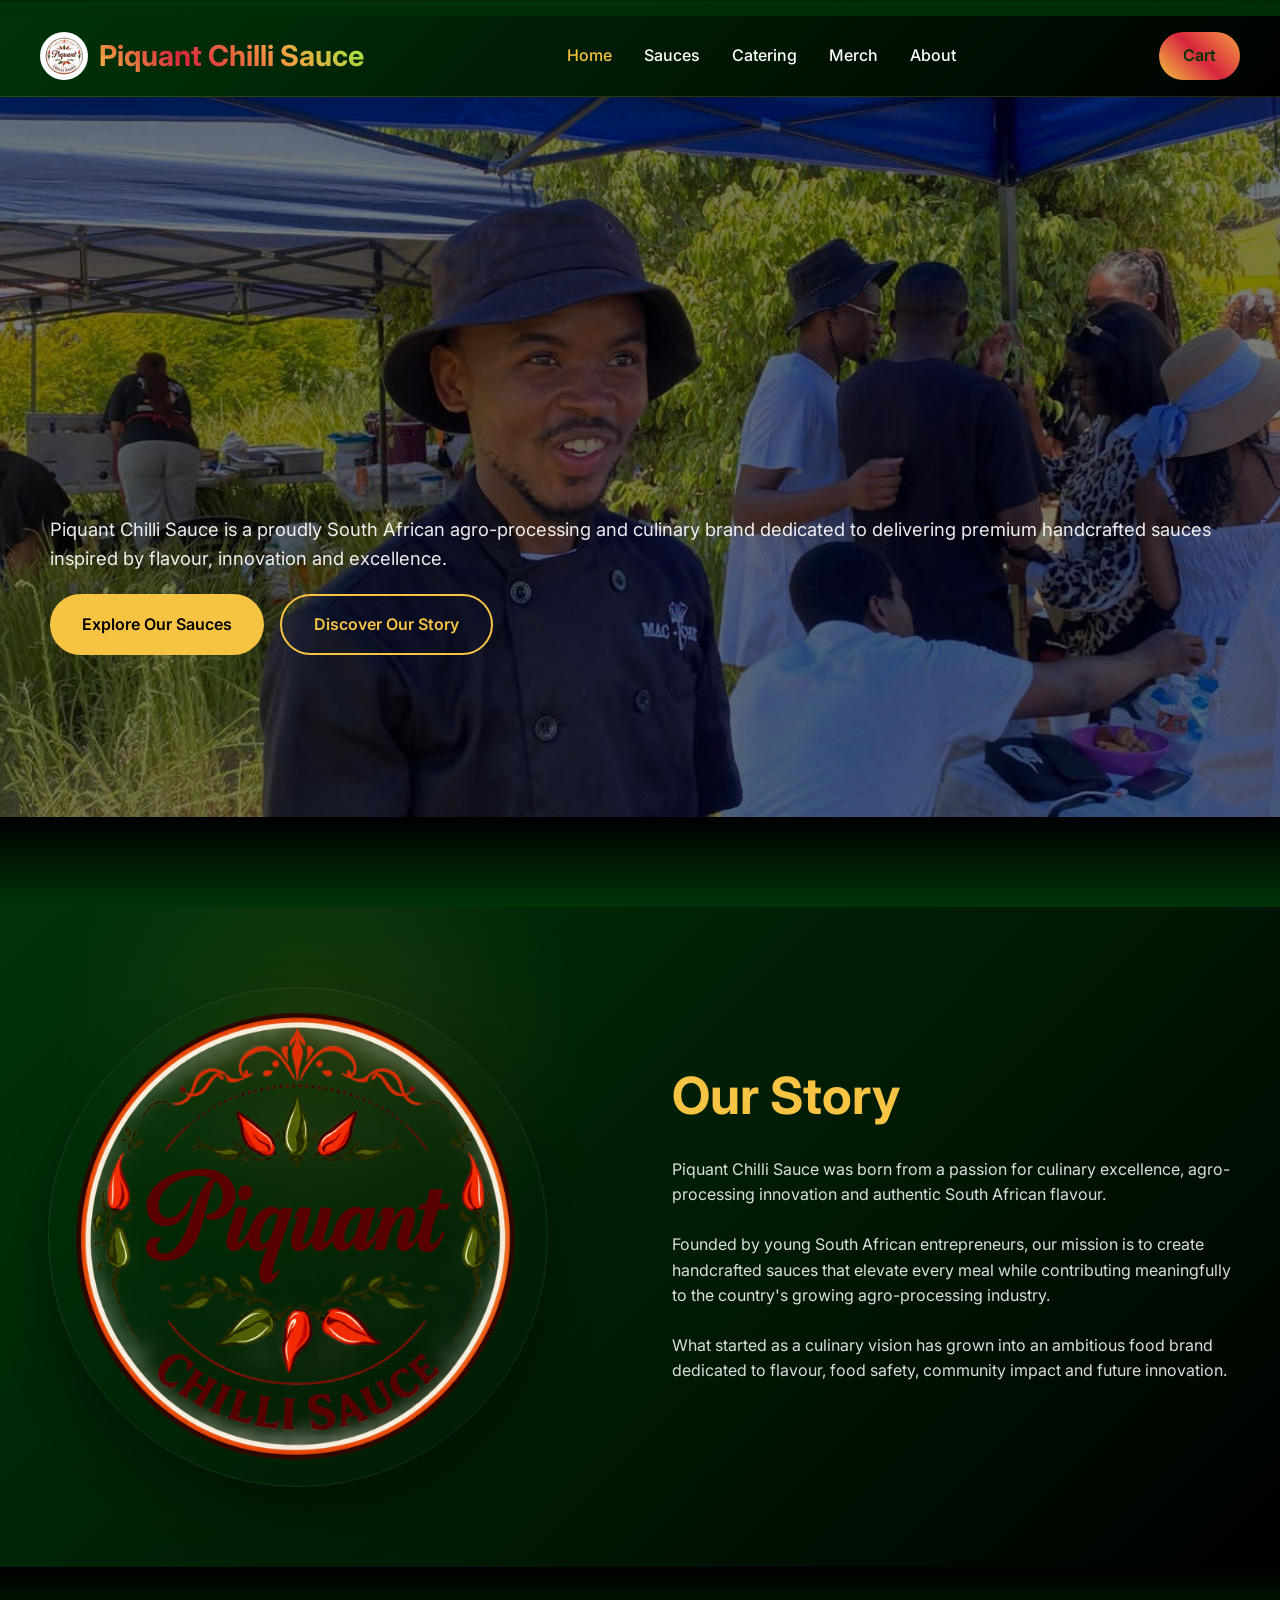
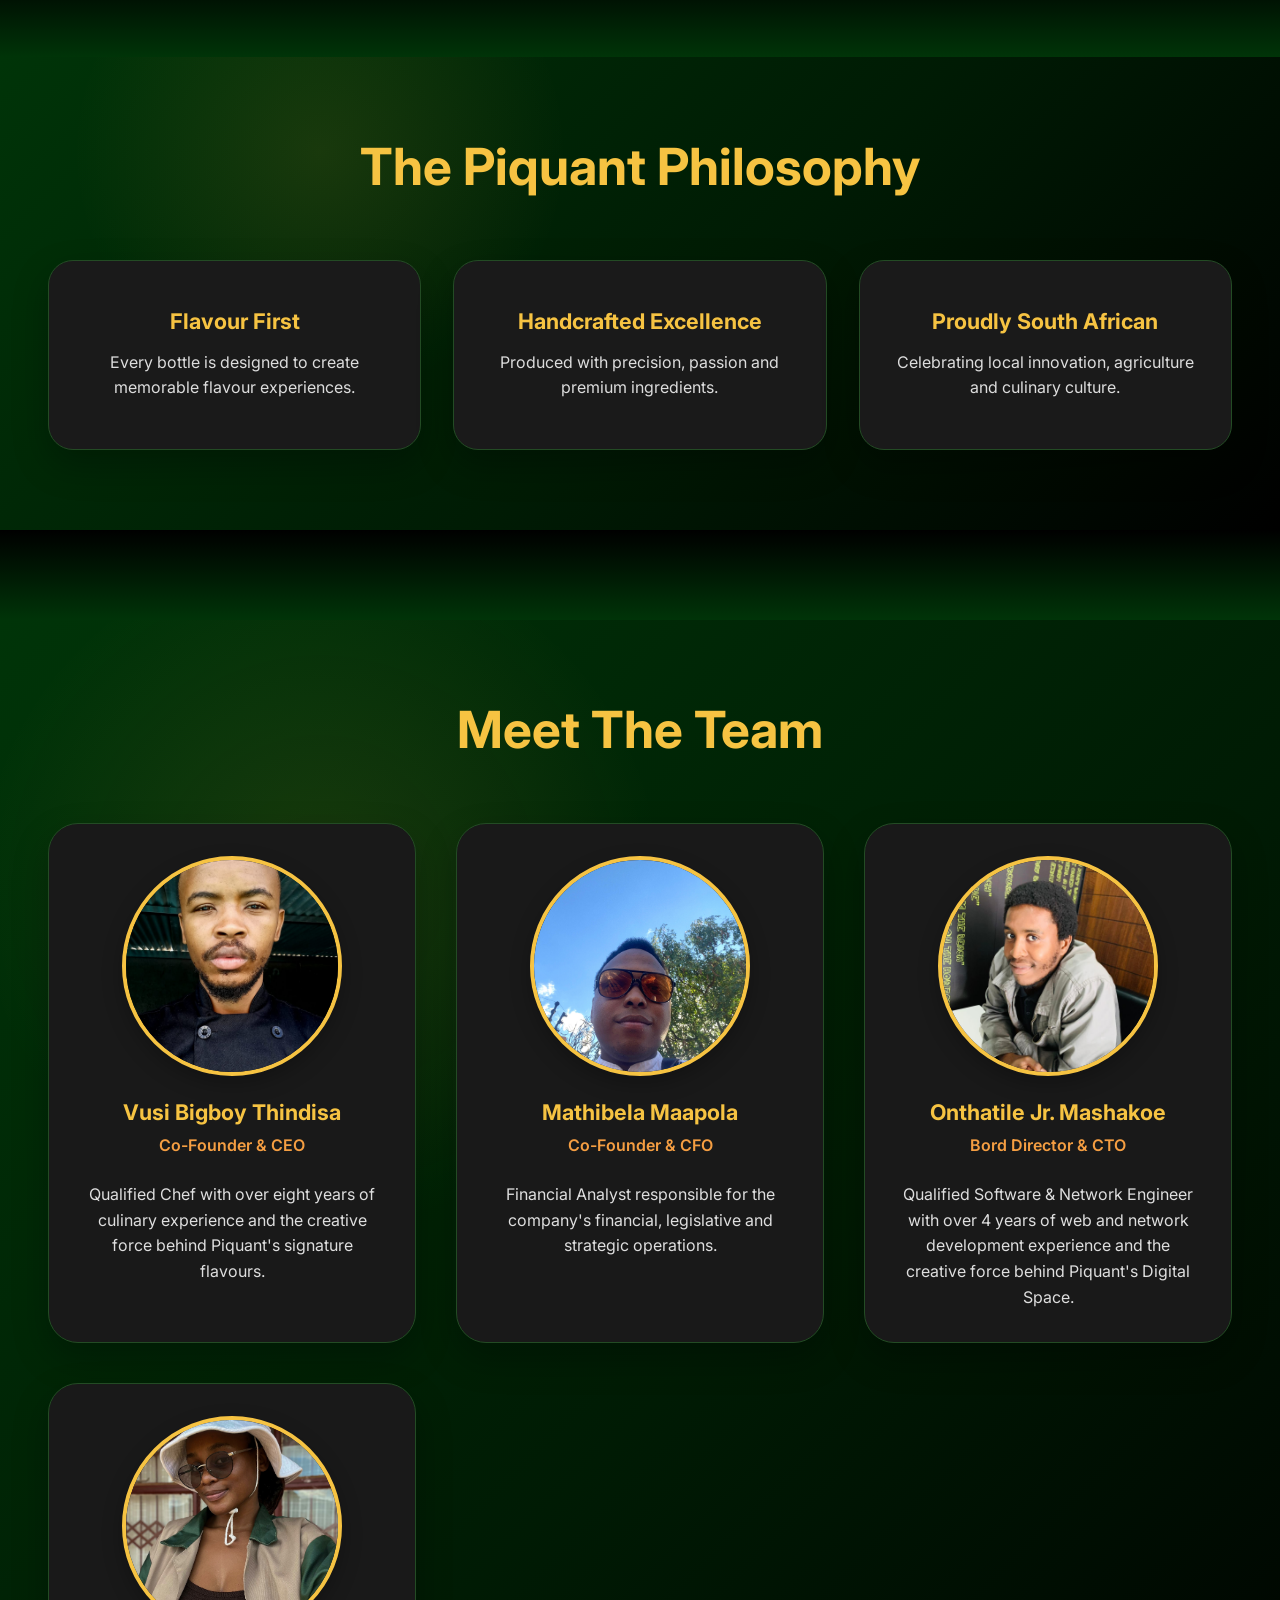
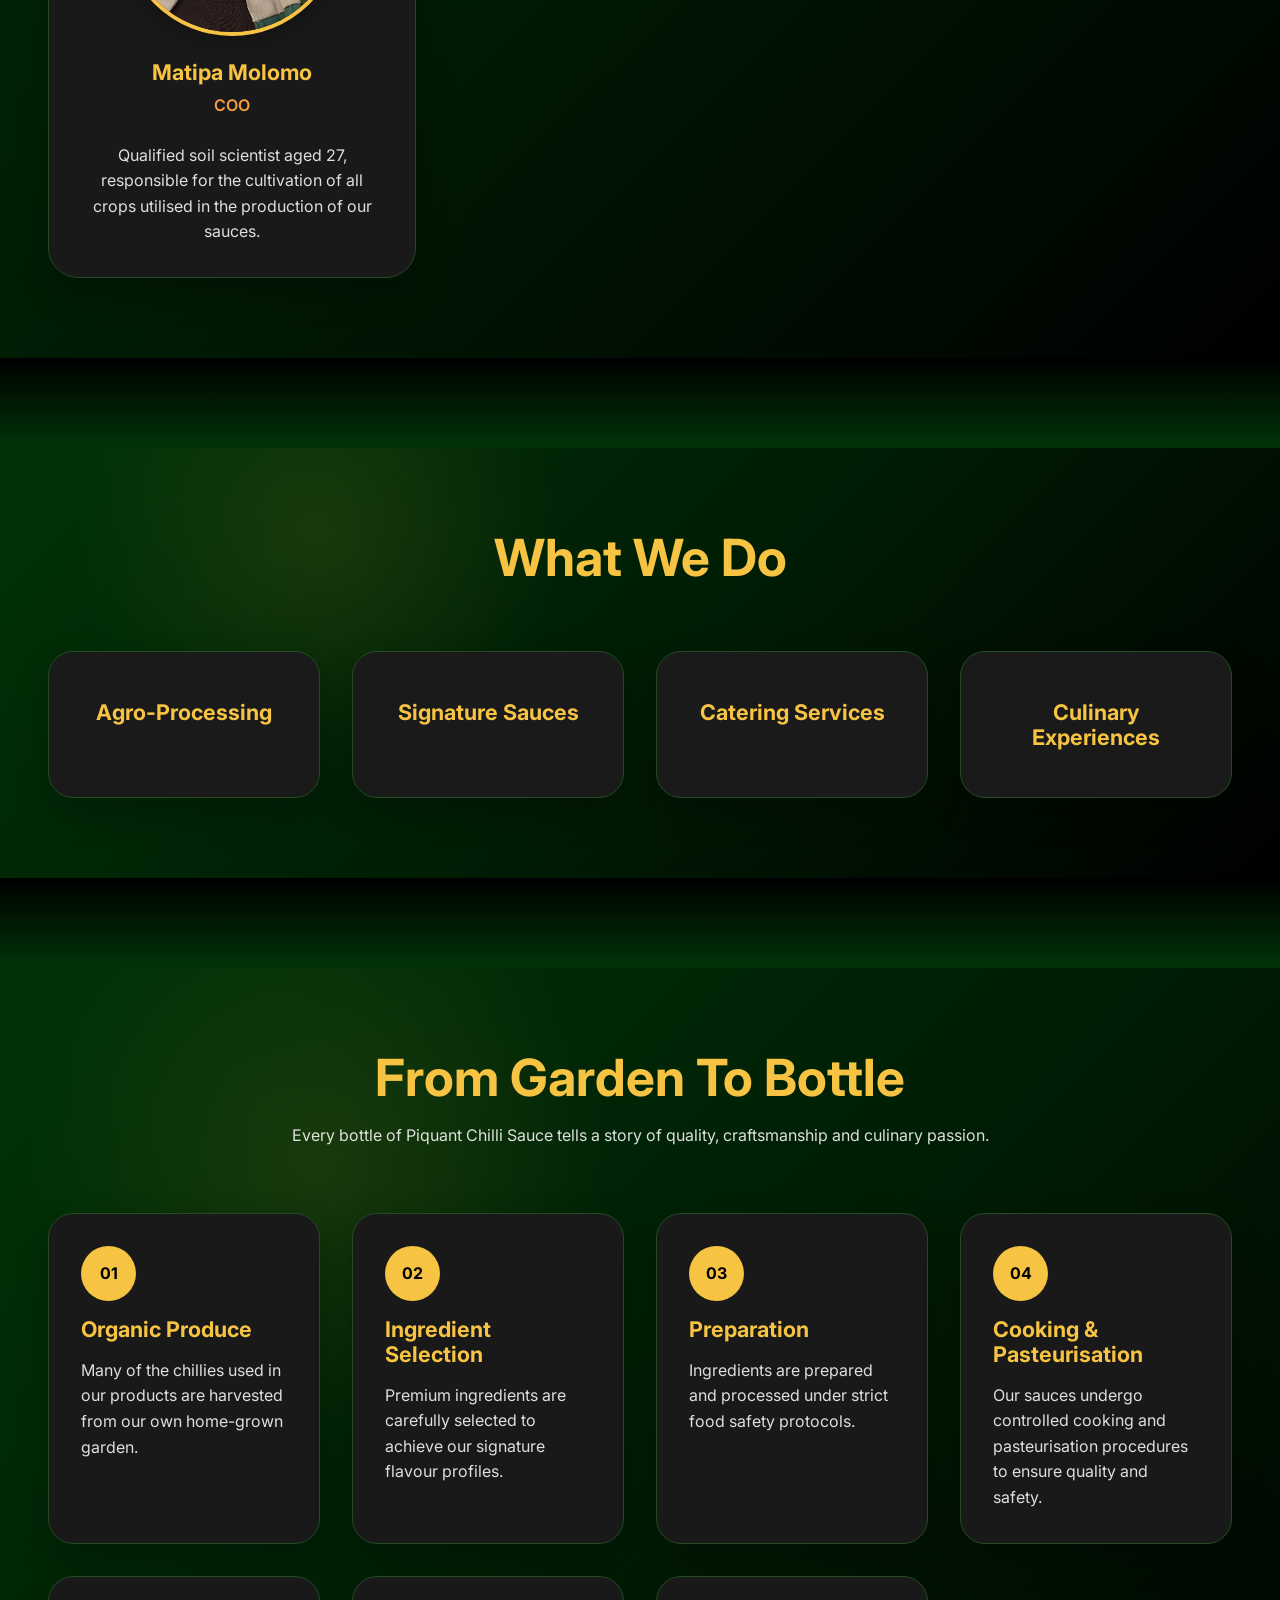
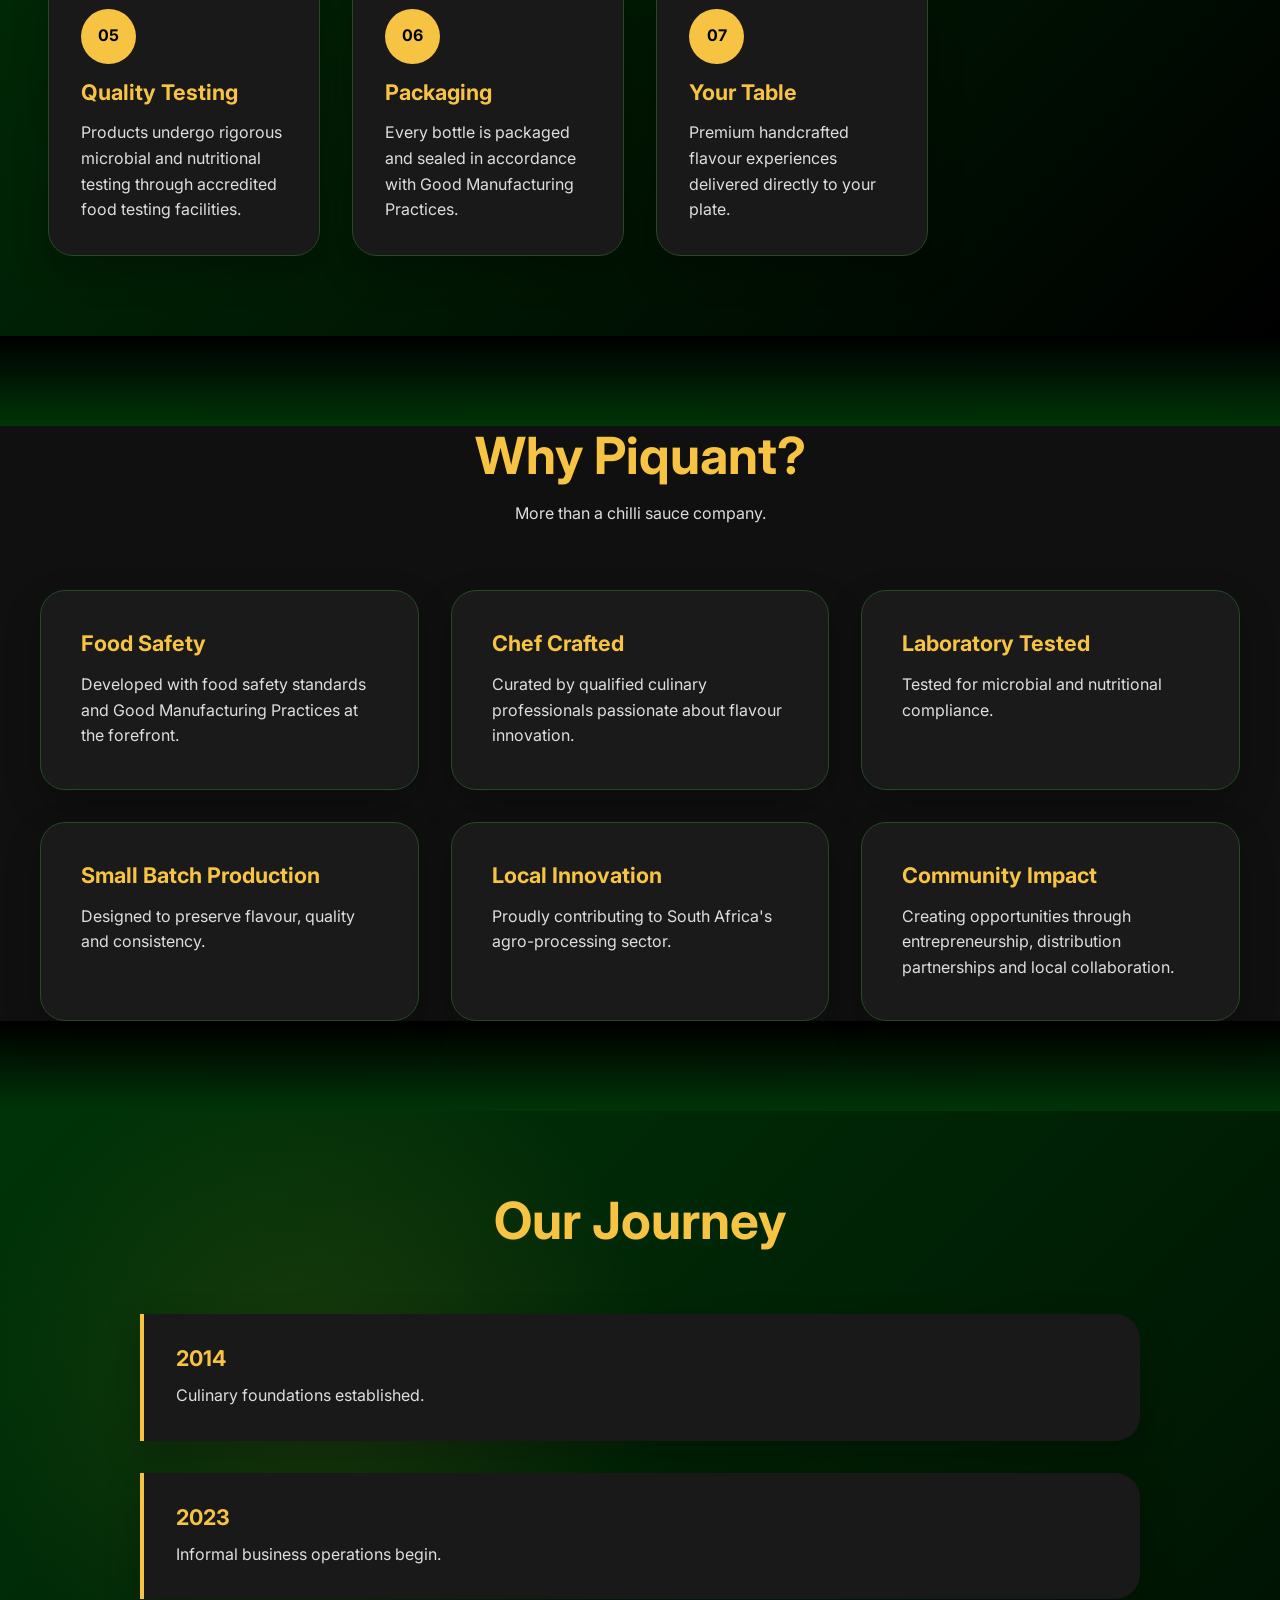
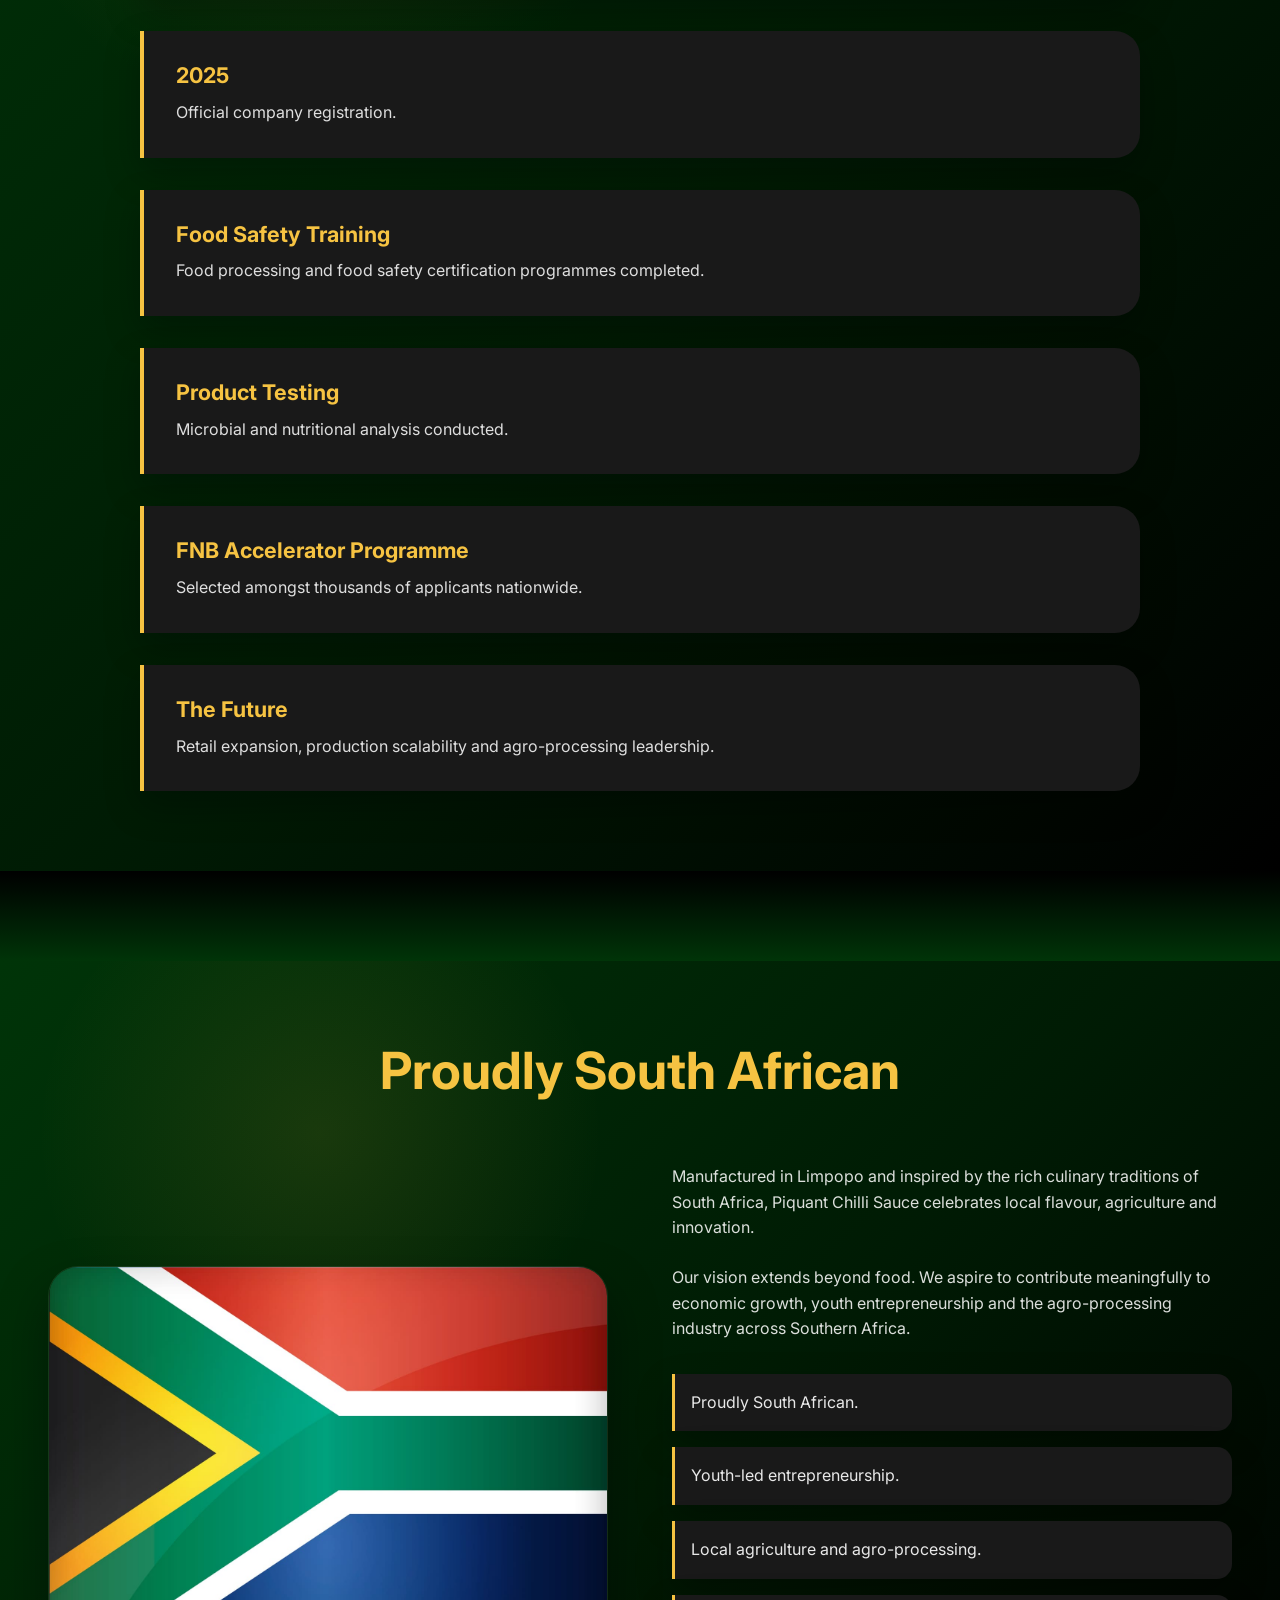
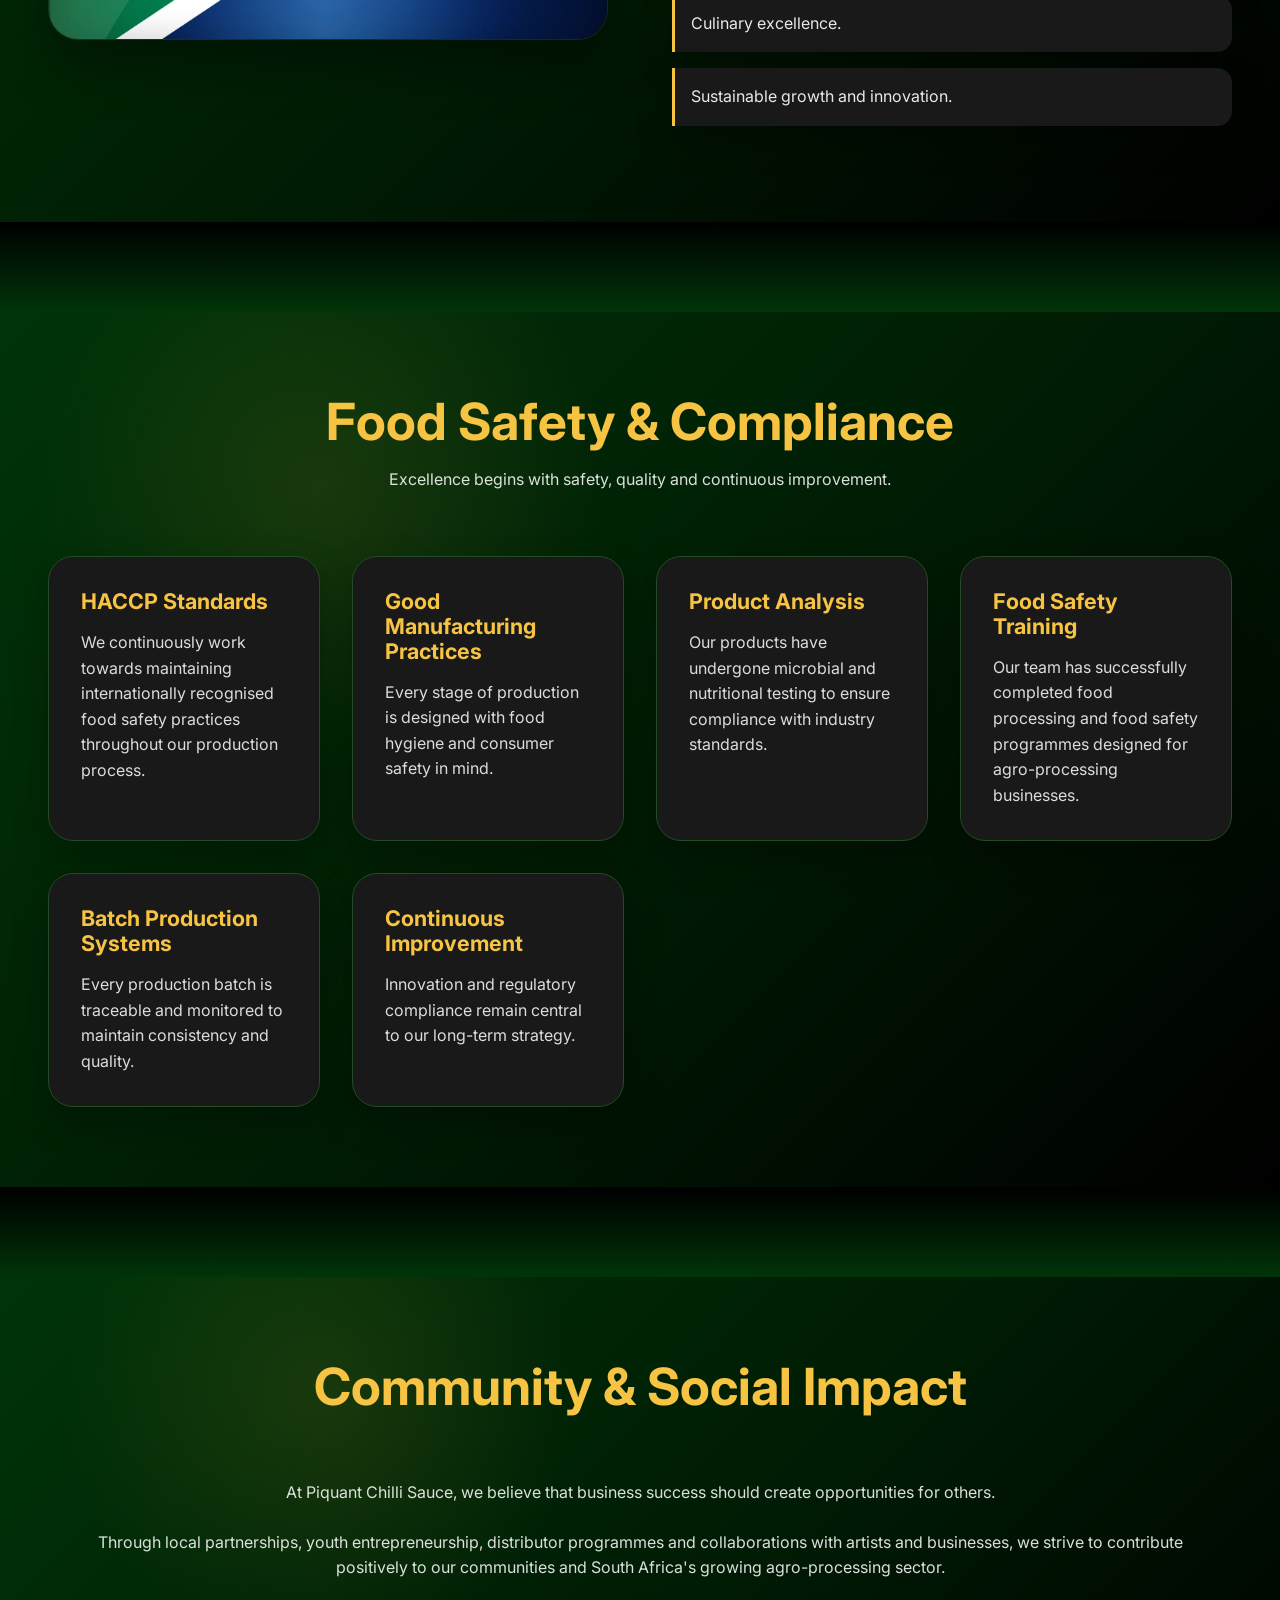
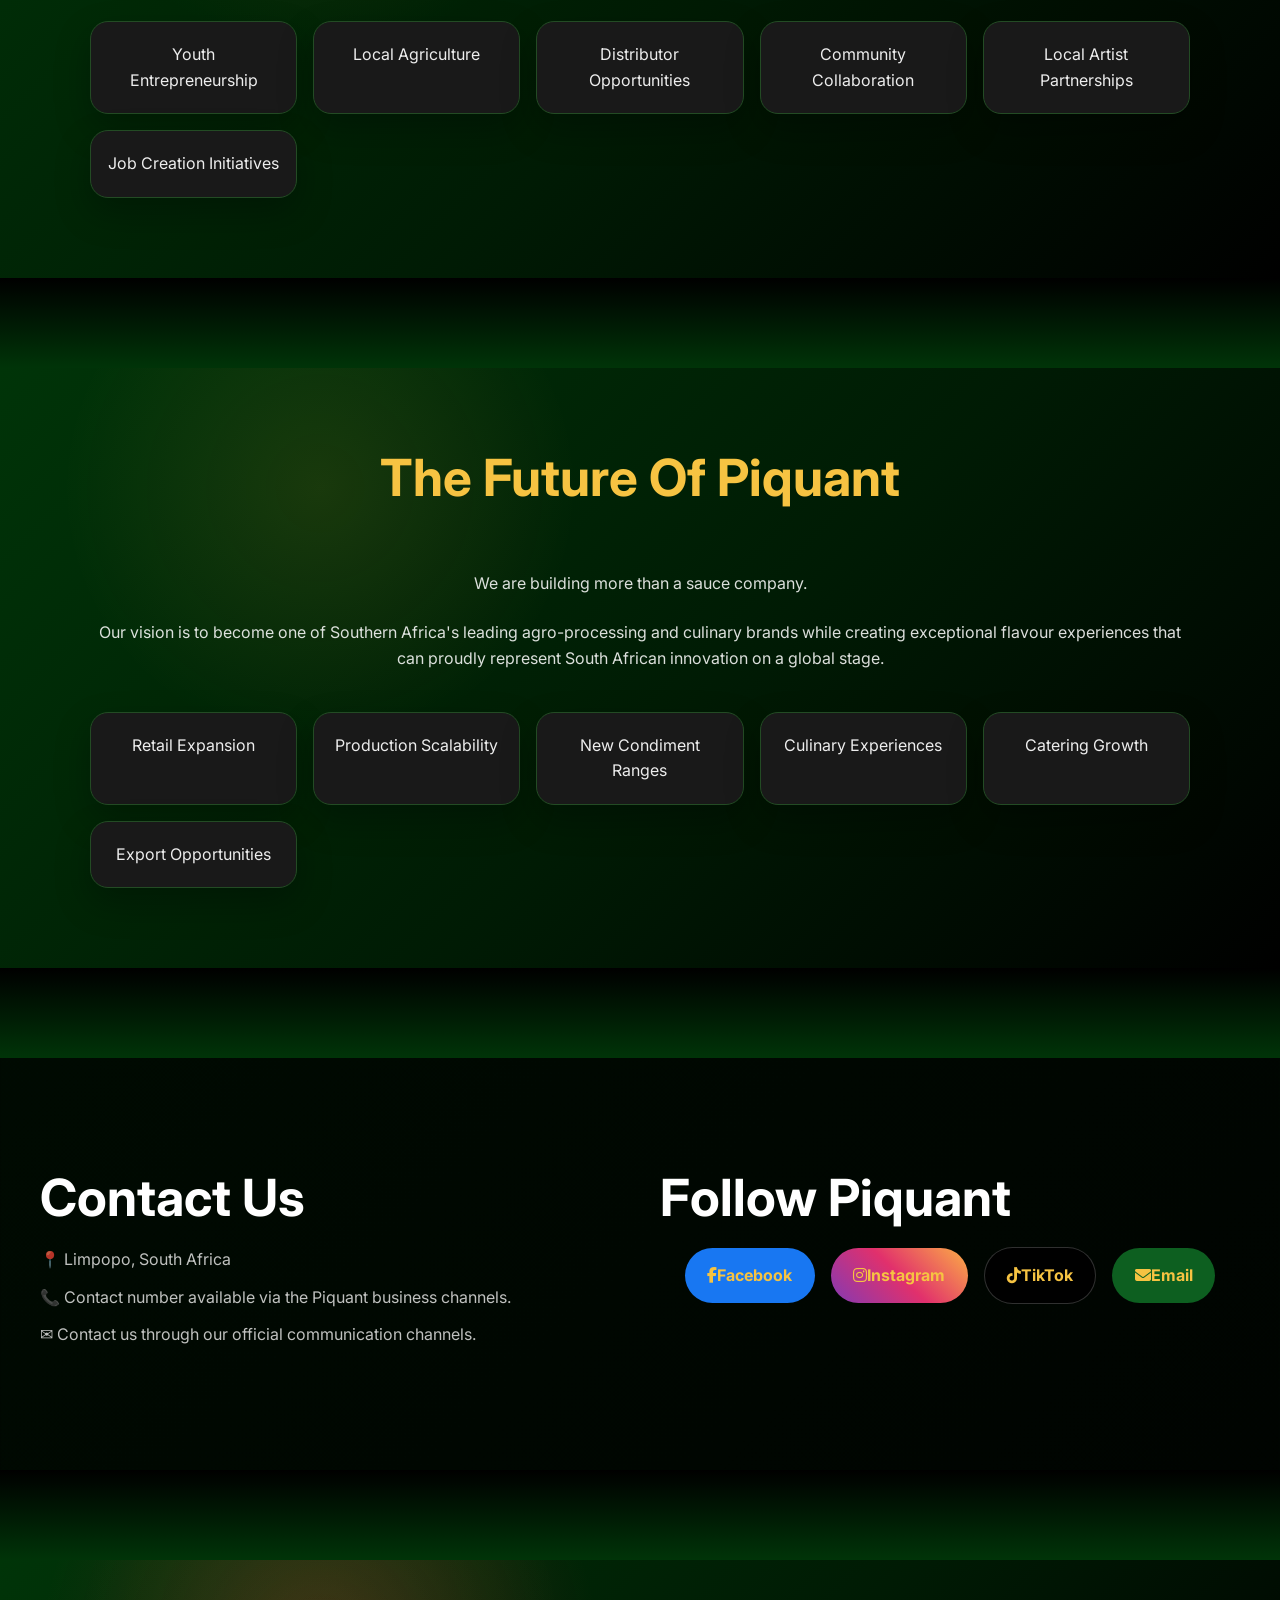
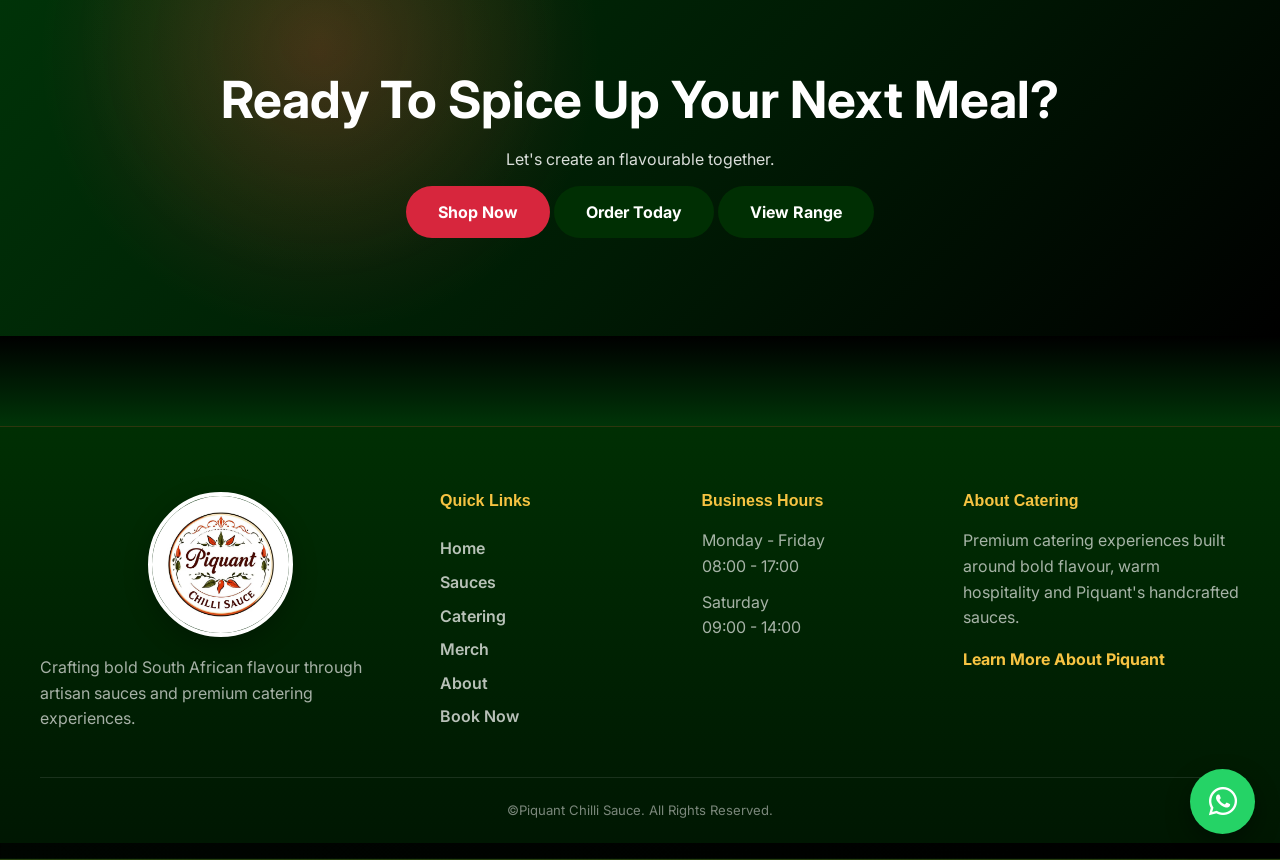
==== commit f63d56ff: "Add founder card for Matipa Molomo" ====
--- a/About.html
+++ b/About.html
@@ -202,6 +202,17 @@
                     years of web and network development experience and
                     the creative force behind Piquant's
                     Digital Space.
+                </p>   
+
+            </article>
+
+            <article class="founder-card">
+                <img src="Images/Piquant-Moments/Team/Matipa-Molomo.jpg" alt="Vusi Bigboy Thindisa">
+                <h3>Matipa Molomo</h3>
+                <span> COO</span>
+
+                <p>
+                    Qualified soil scientist aged 27, responsible for the cultivation of all crops utilised in the production of our sauces.
                 </p>
 
             </article>
@@ -758,4 +769,4 @@
 
 </body>
 
-</html>+</html>
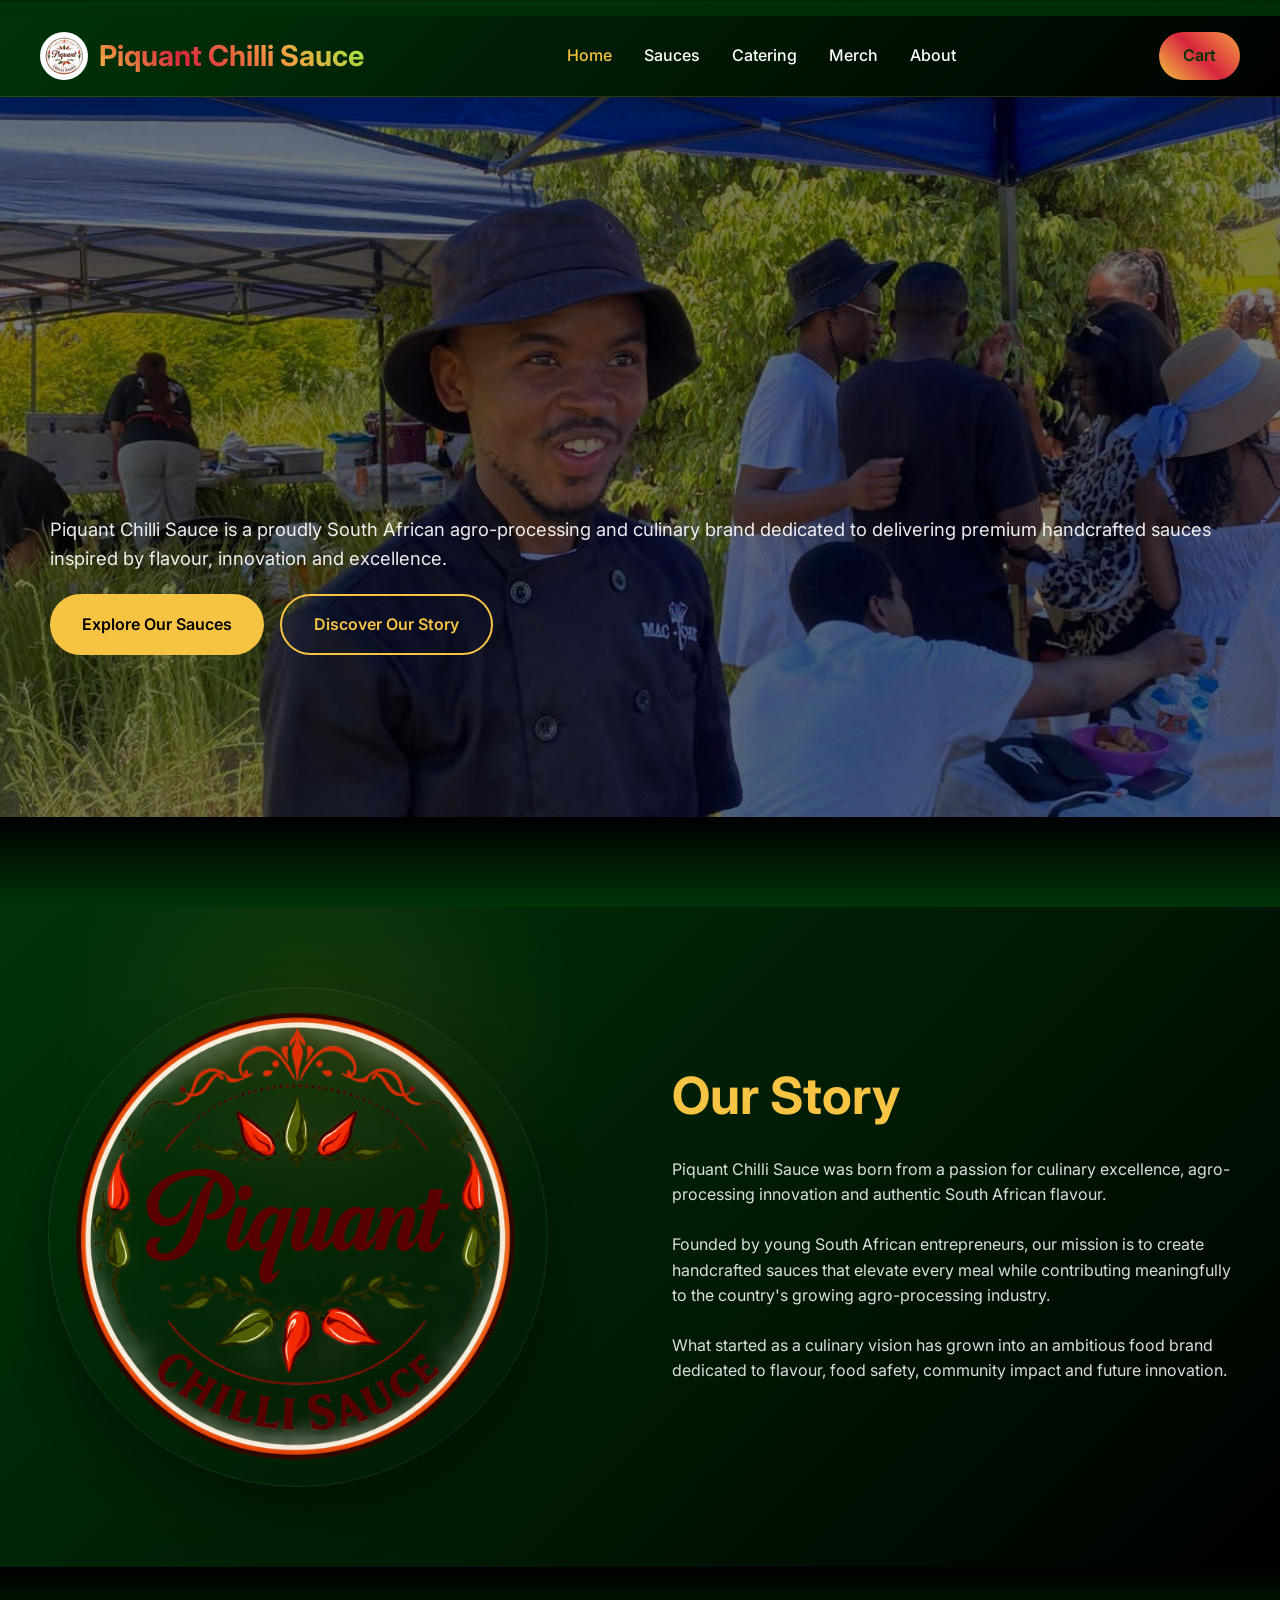
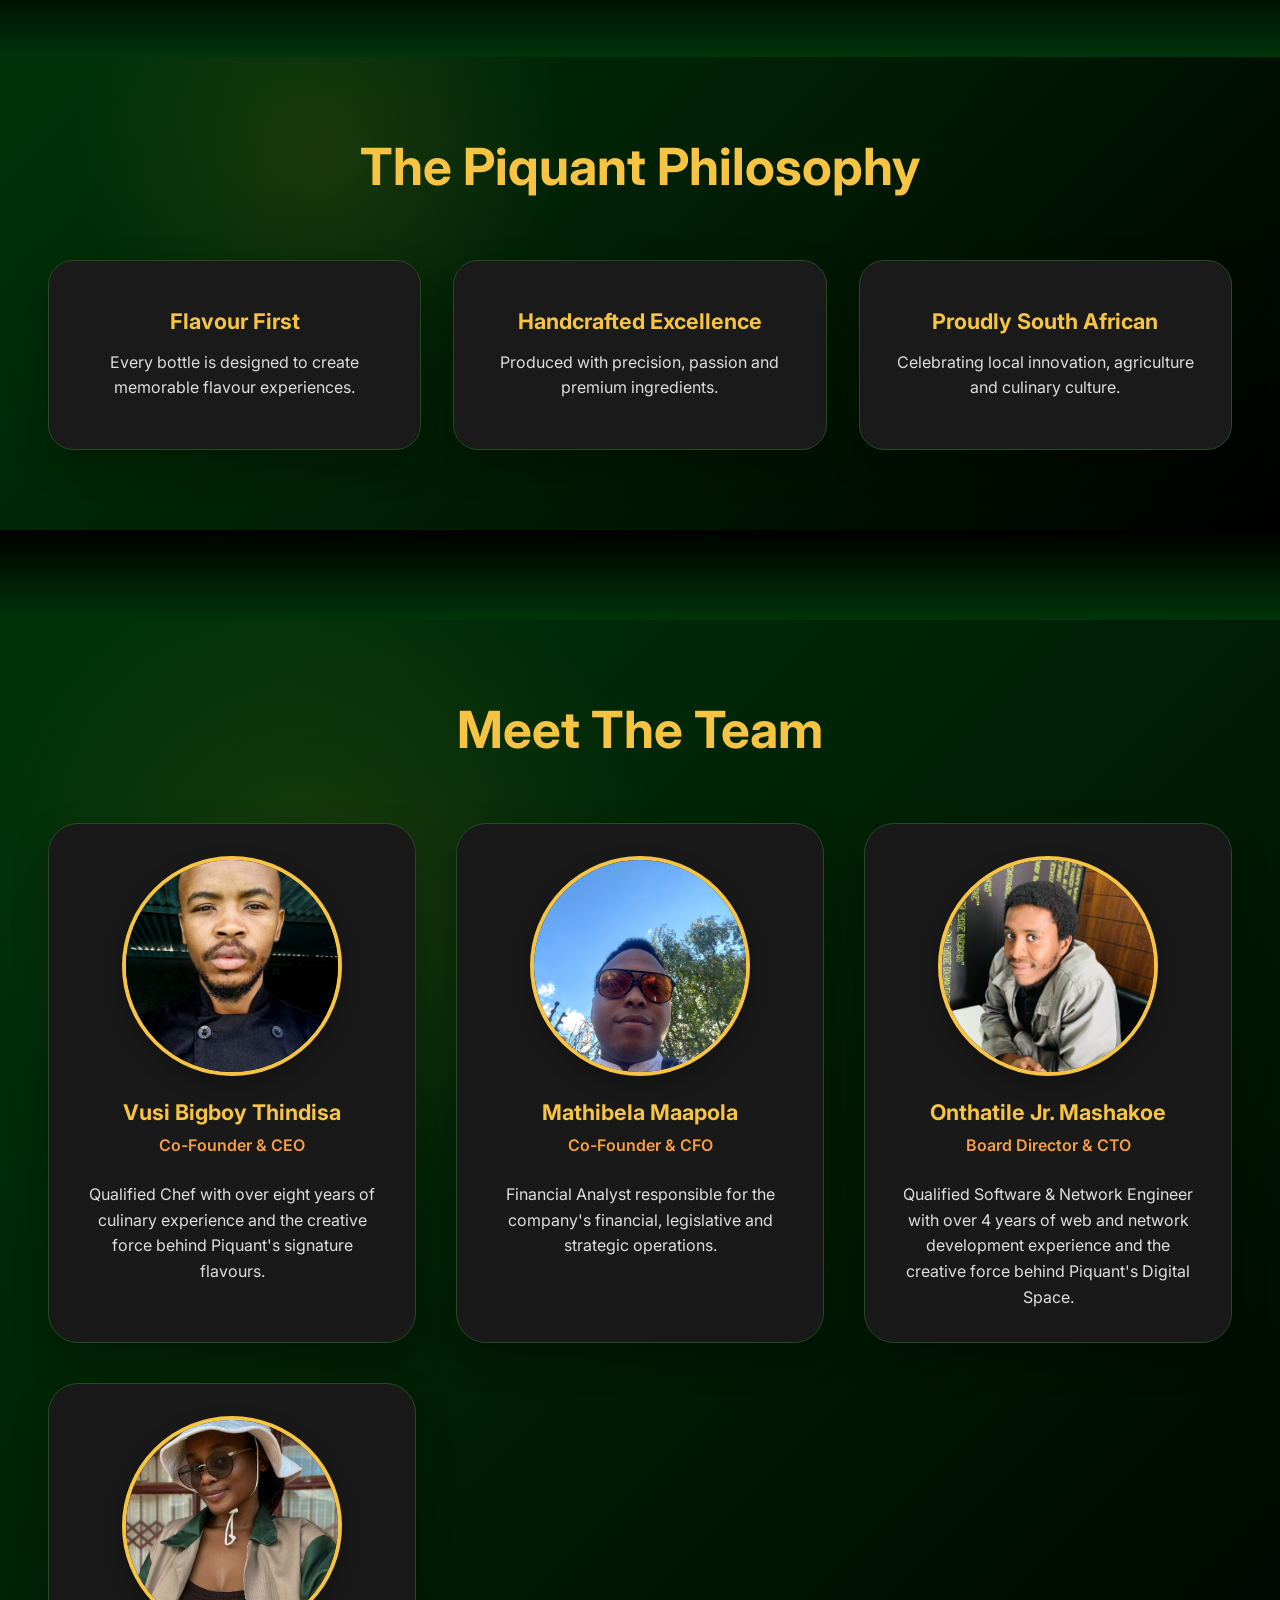
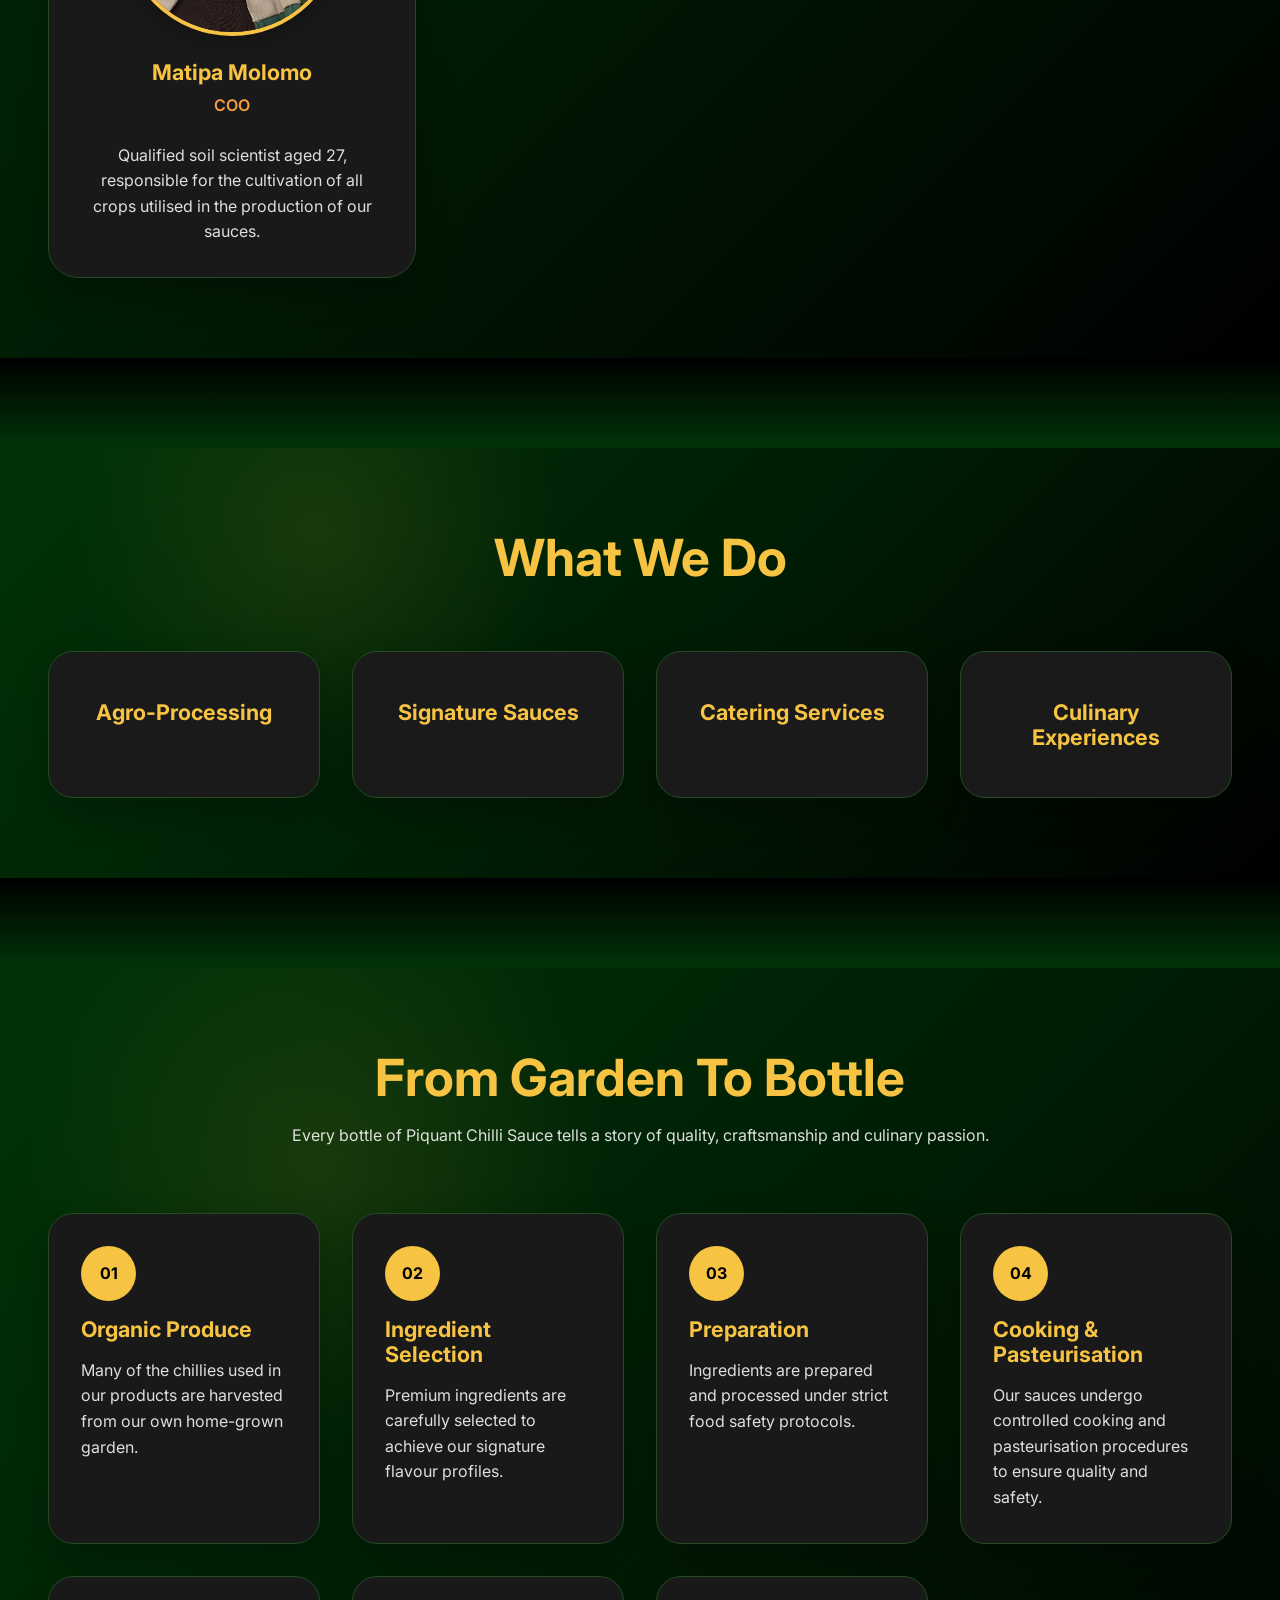
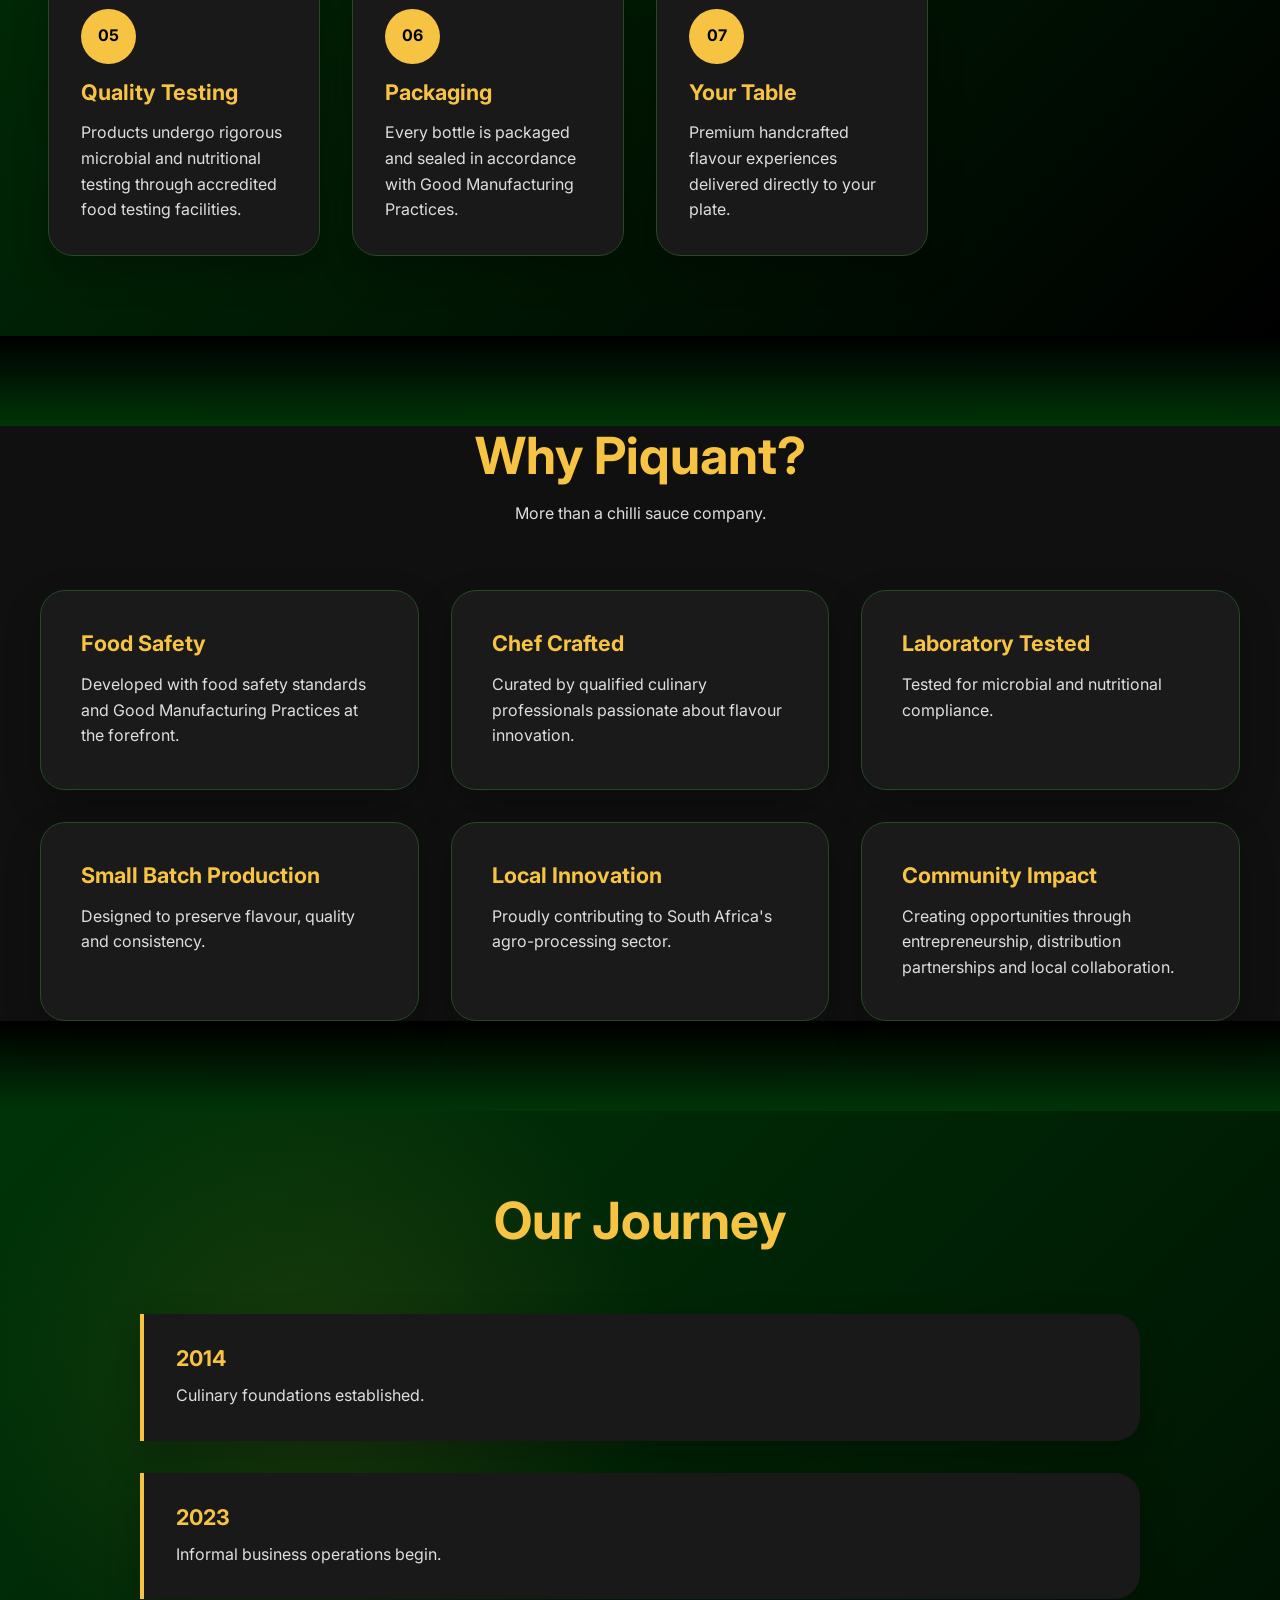
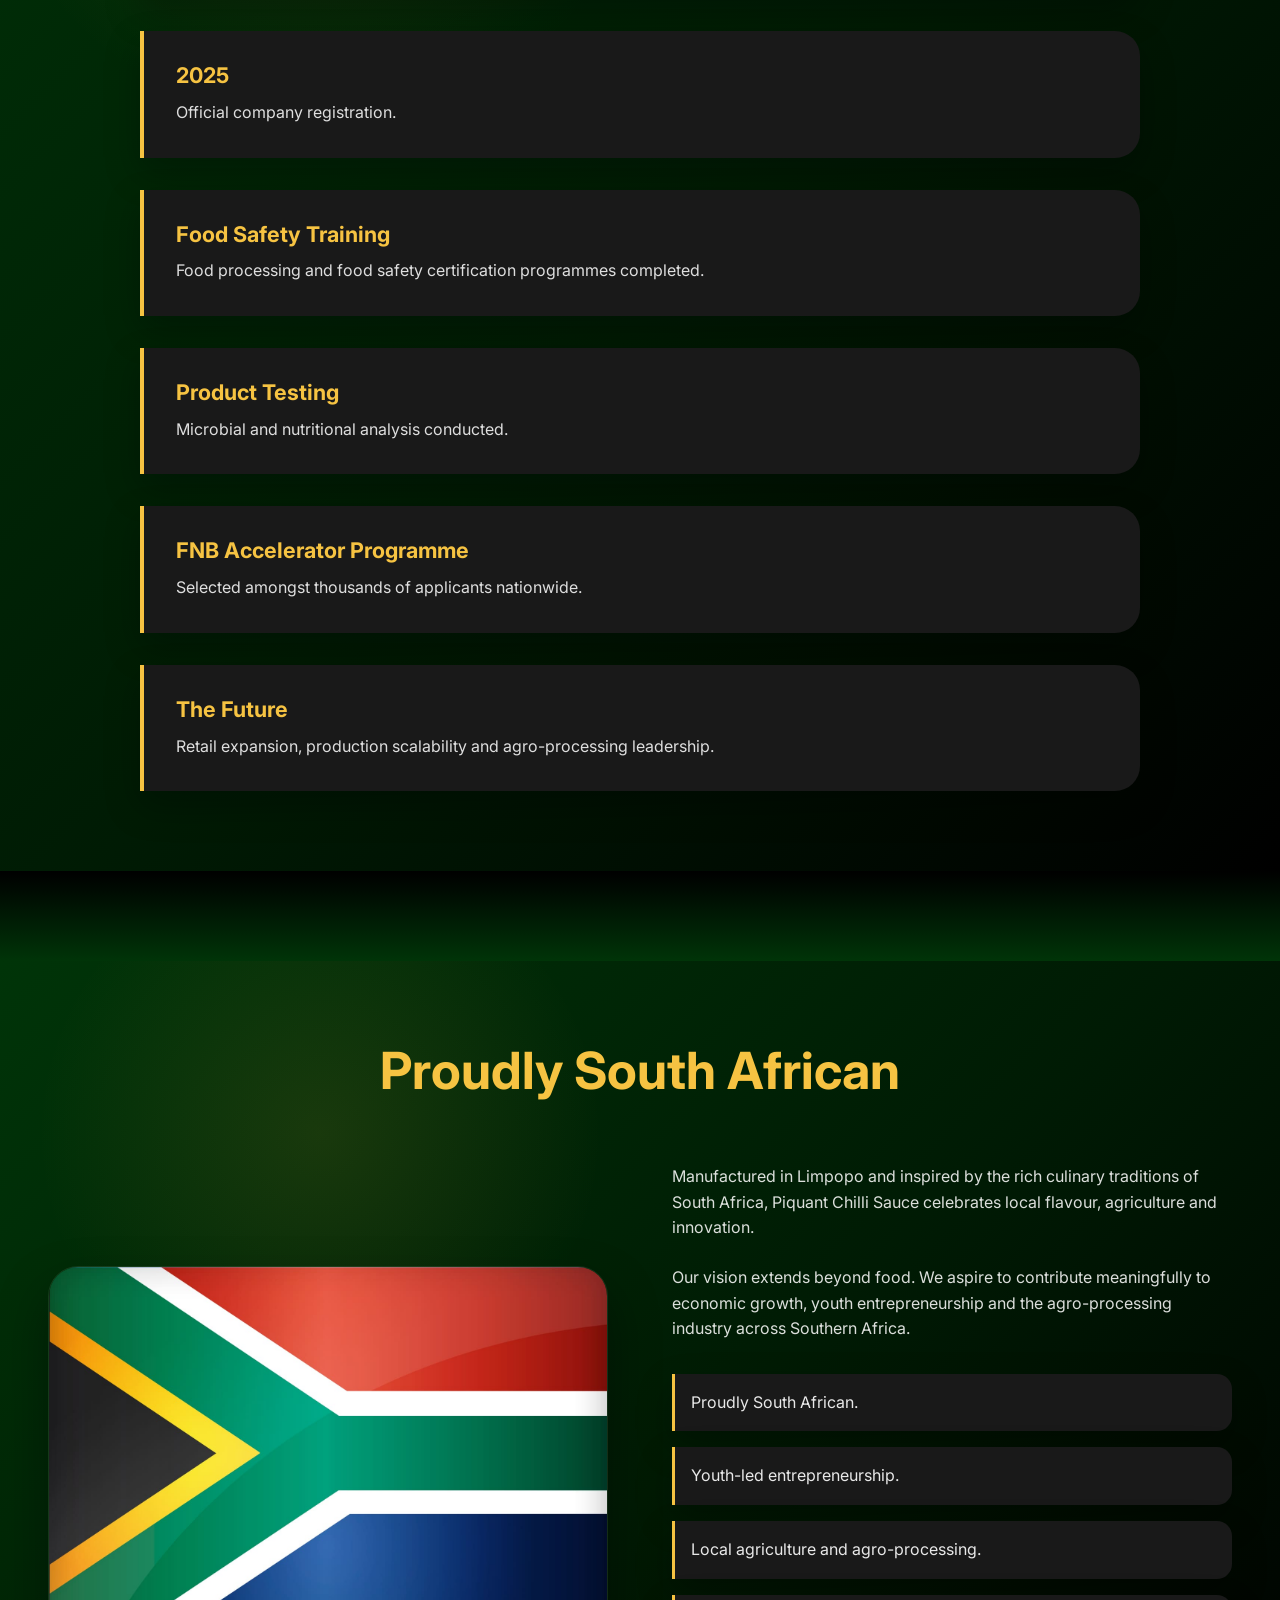
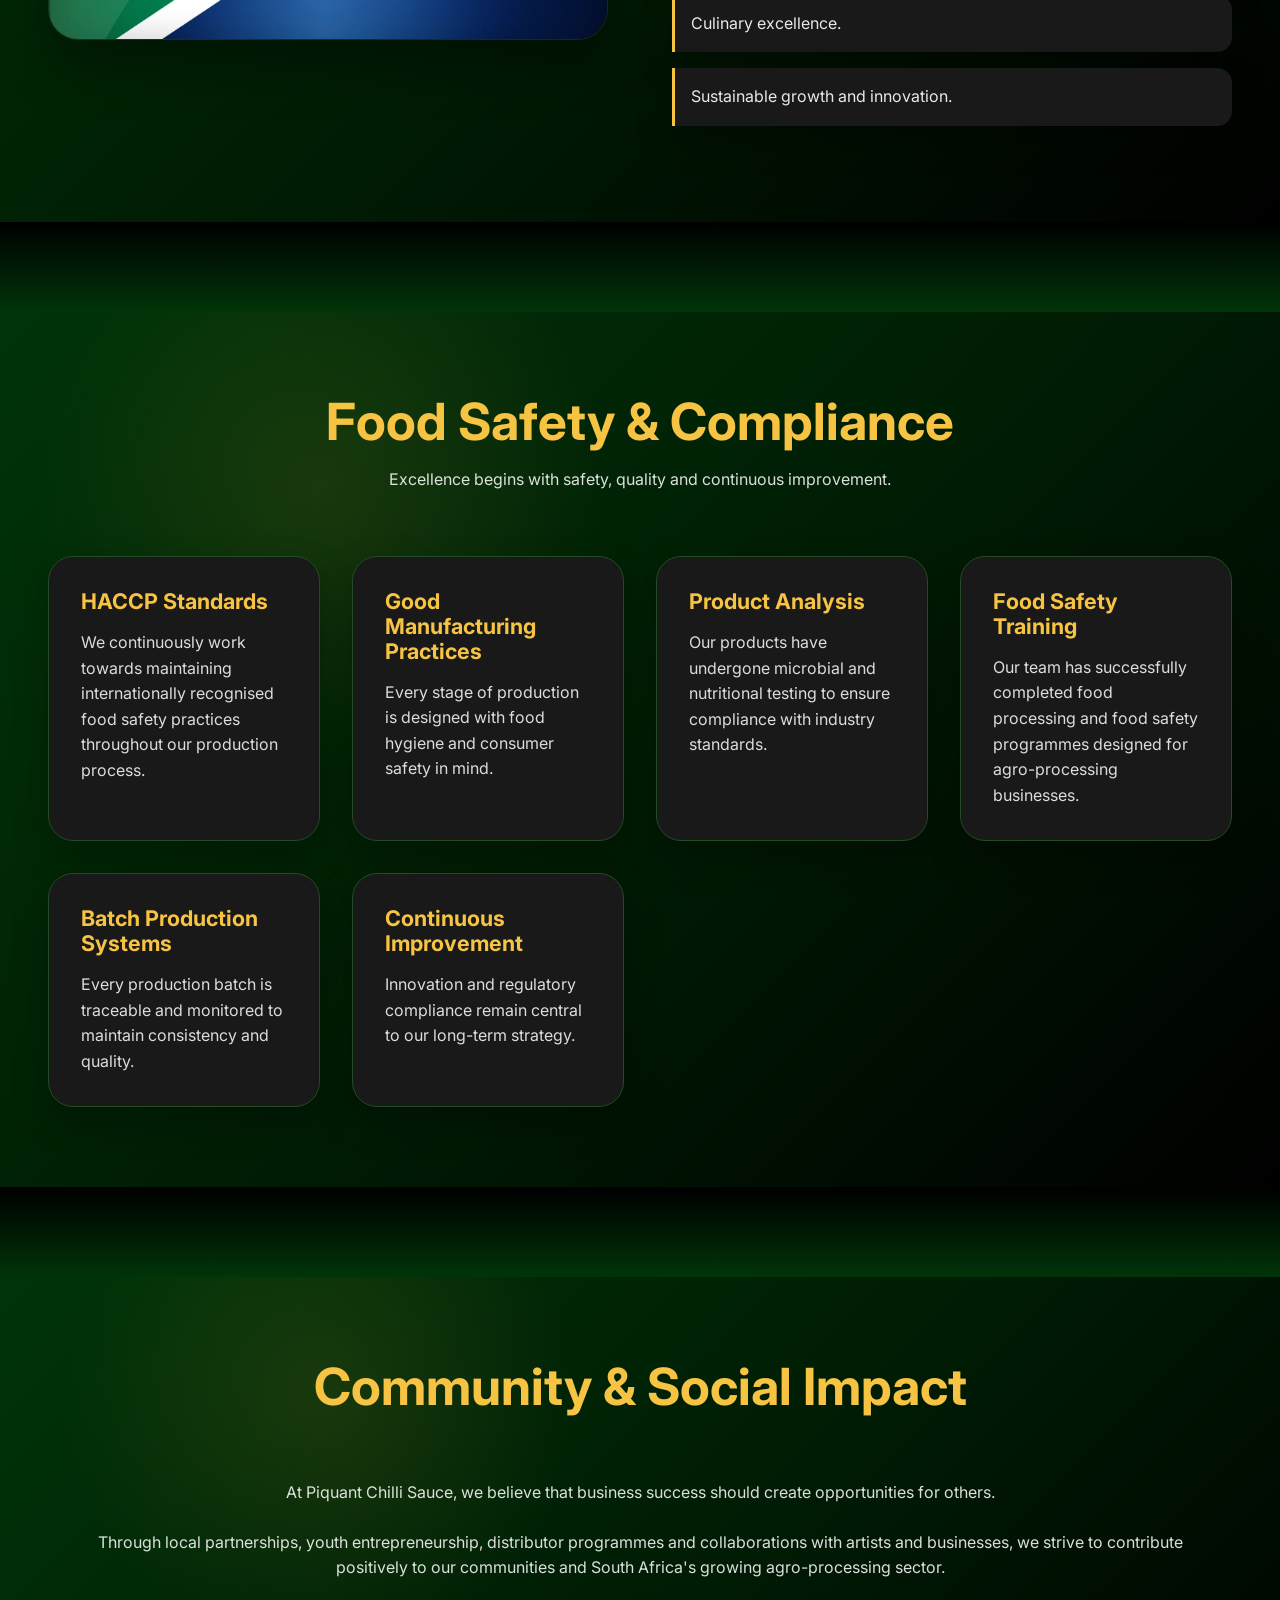
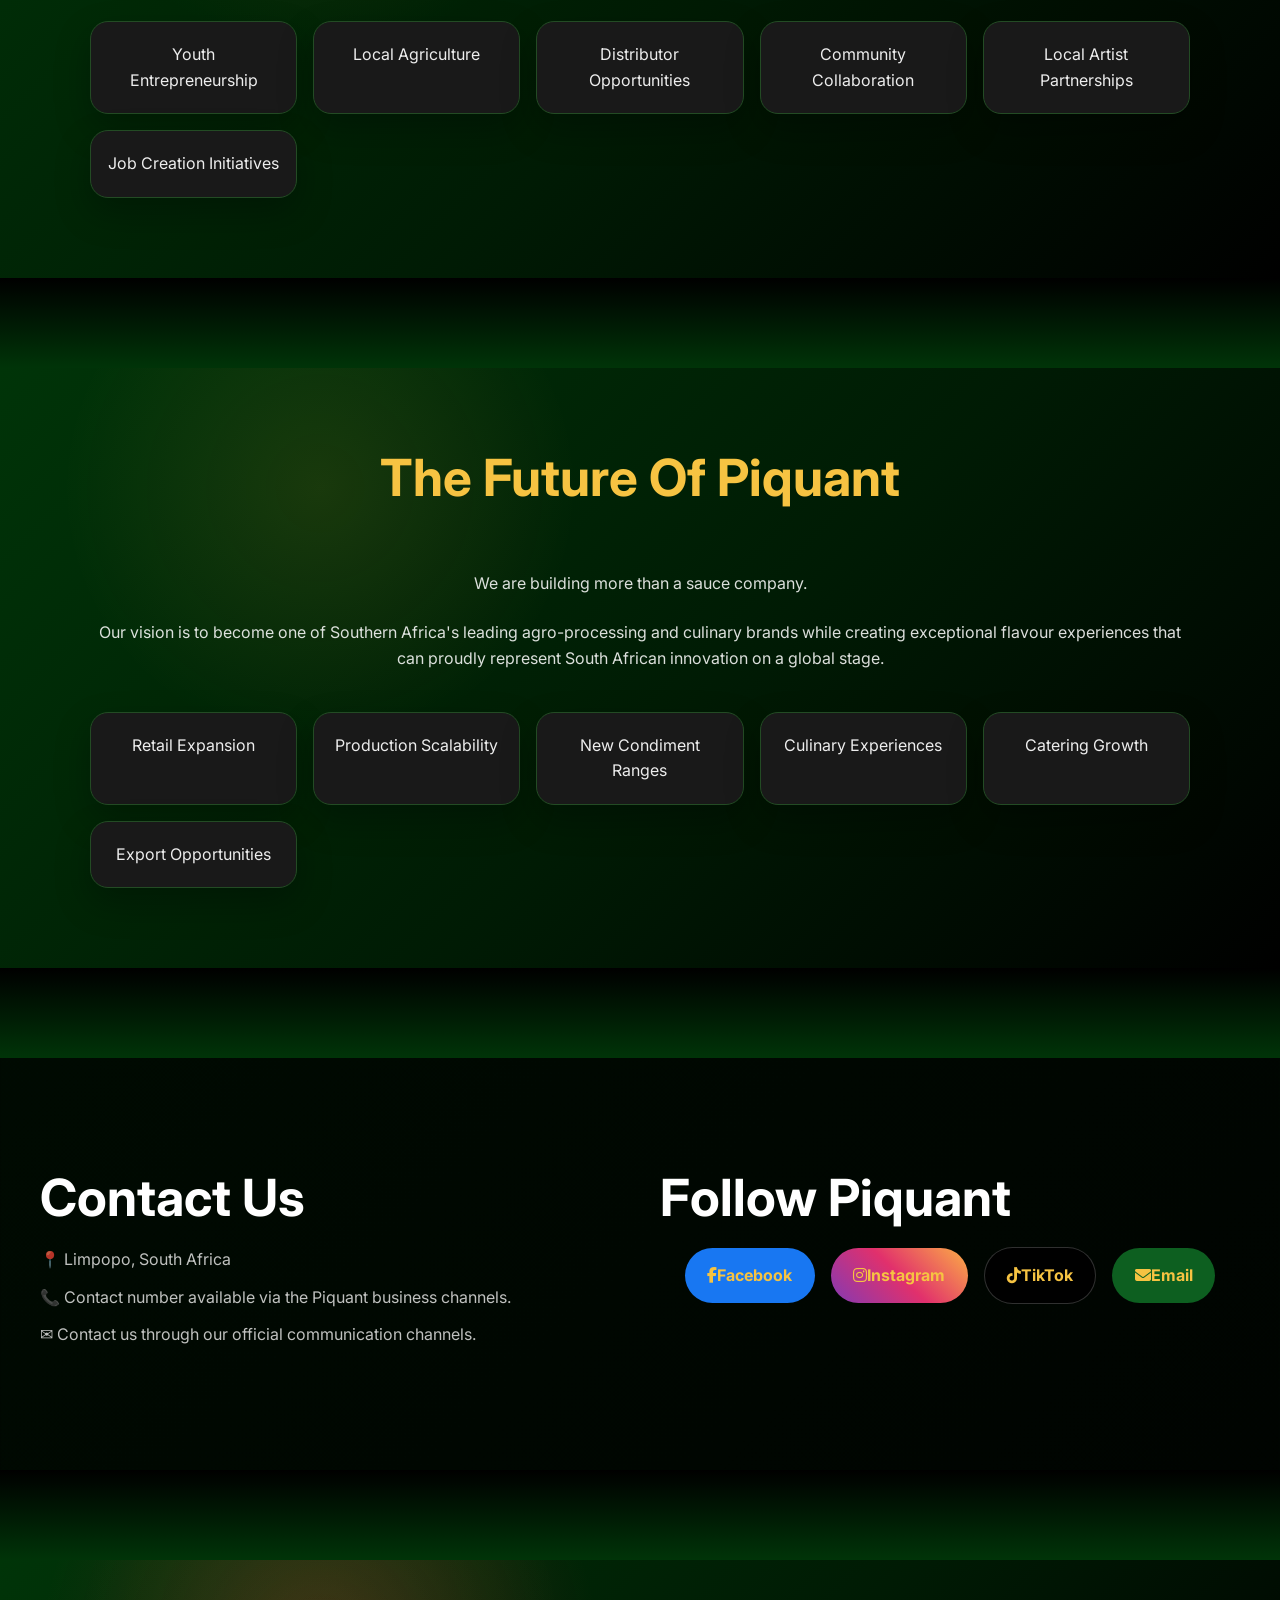
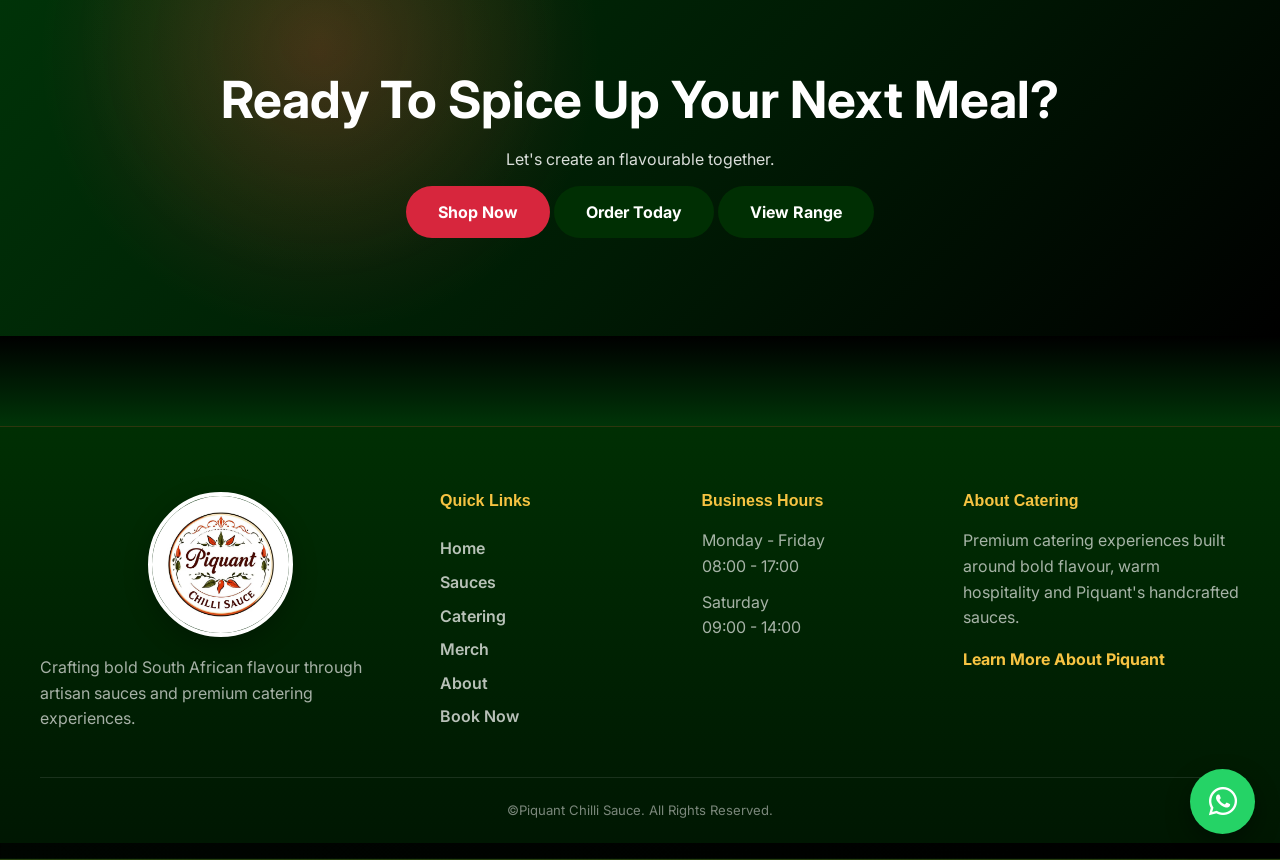
==== commit 9b90ef47: "Fix typos in founder titles in About.html" ====
--- a/About.html
+++ b/About.html
@@ -195,7 +195,7 @@
              <article class="founder-card">
                 <img src="Images/Piquant-Moments/Team/Onthatile-Mashakoe.jpg" alt="Onthatile Mashakoe">
                 <h3>Onthatile Jr. Mashakoe </h3>
-                <span>Bord Director & CTO</span>
+                <span>Board Director & CTO</span>
 
                 <p>
                     Qualified Software & Network Engineer with over 4
@@ -209,7 +209,7 @@
             <article class="founder-card">
                 <img src="Images/Piquant-Moments/Team/Matipa-Molomo.jpg" alt="Vusi Bigboy Thindisa">
                 <h3>Matipa Molomo</h3>
-                <span> COO</span>
+                <span> COO </span>
 
                 <p>
                     Qualified soil scientist aged 27, responsible for the cultivation of all crops utilised in the production of our sauces.
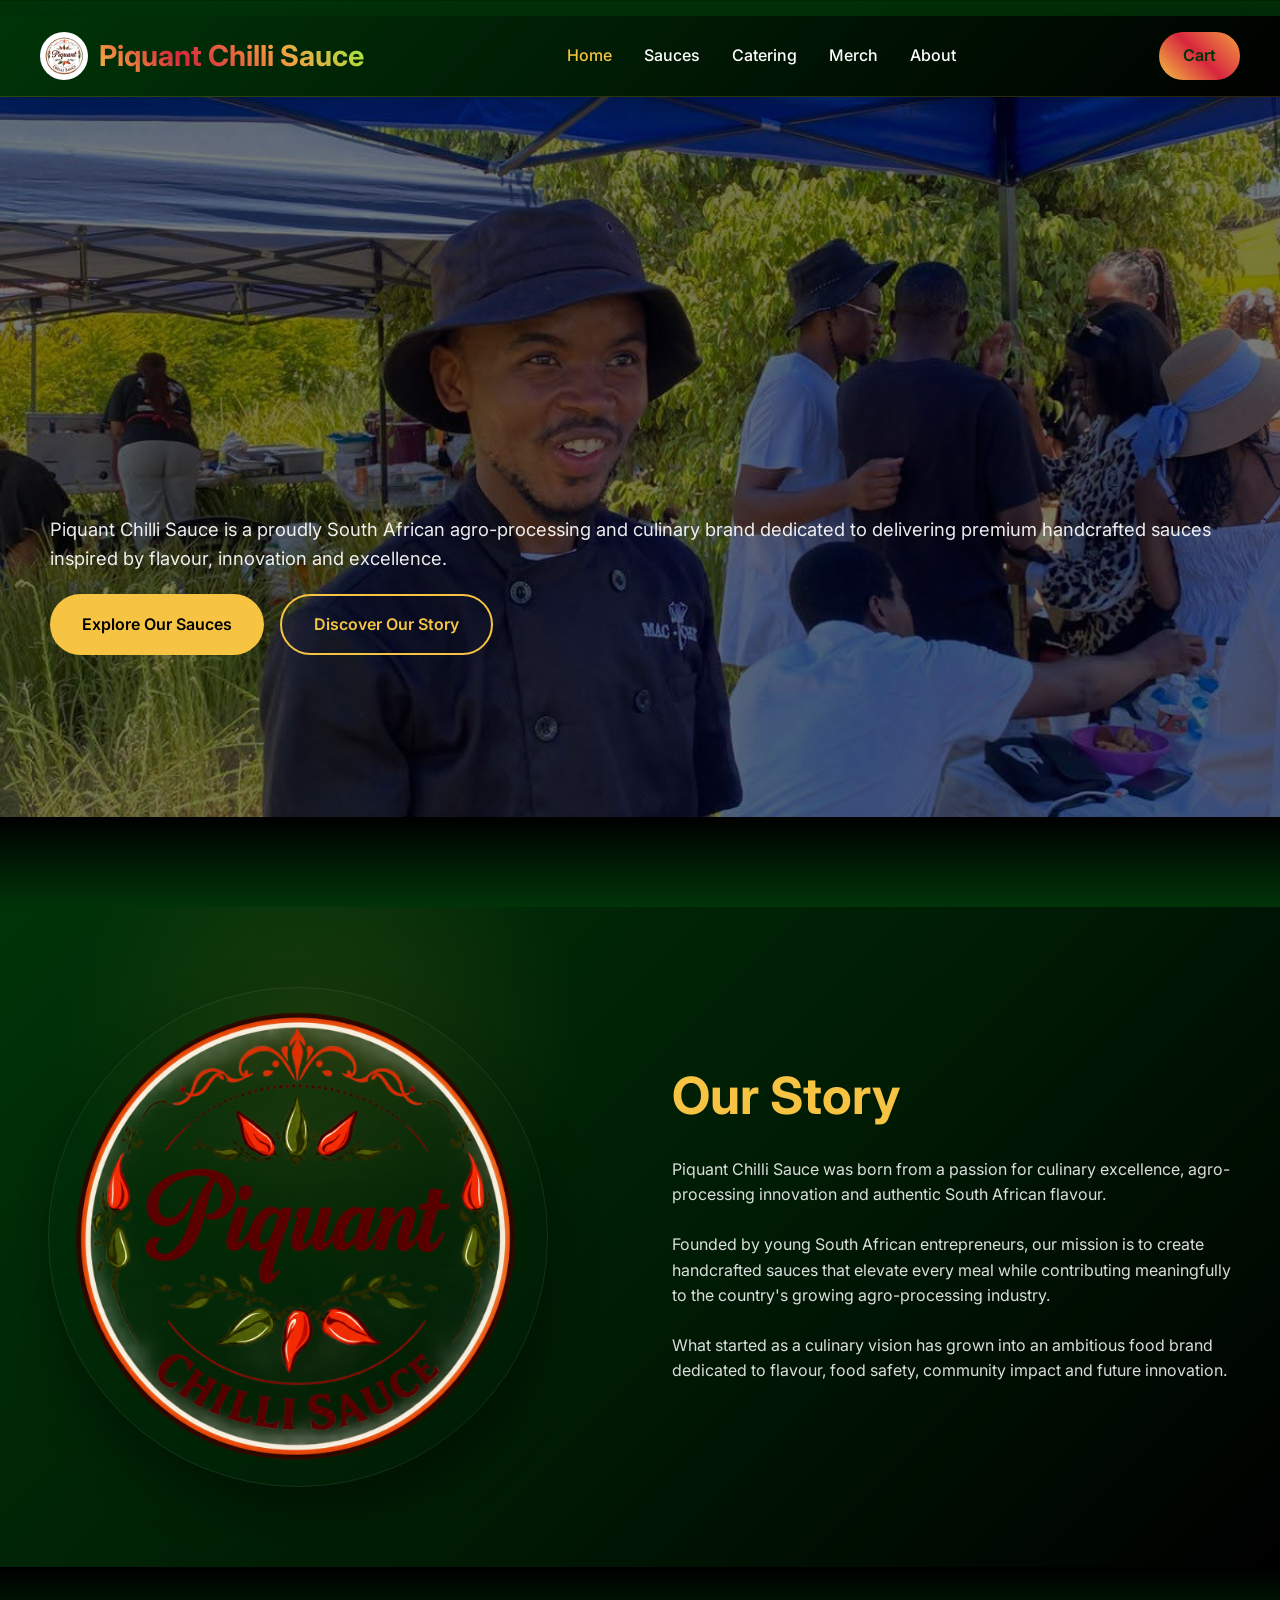
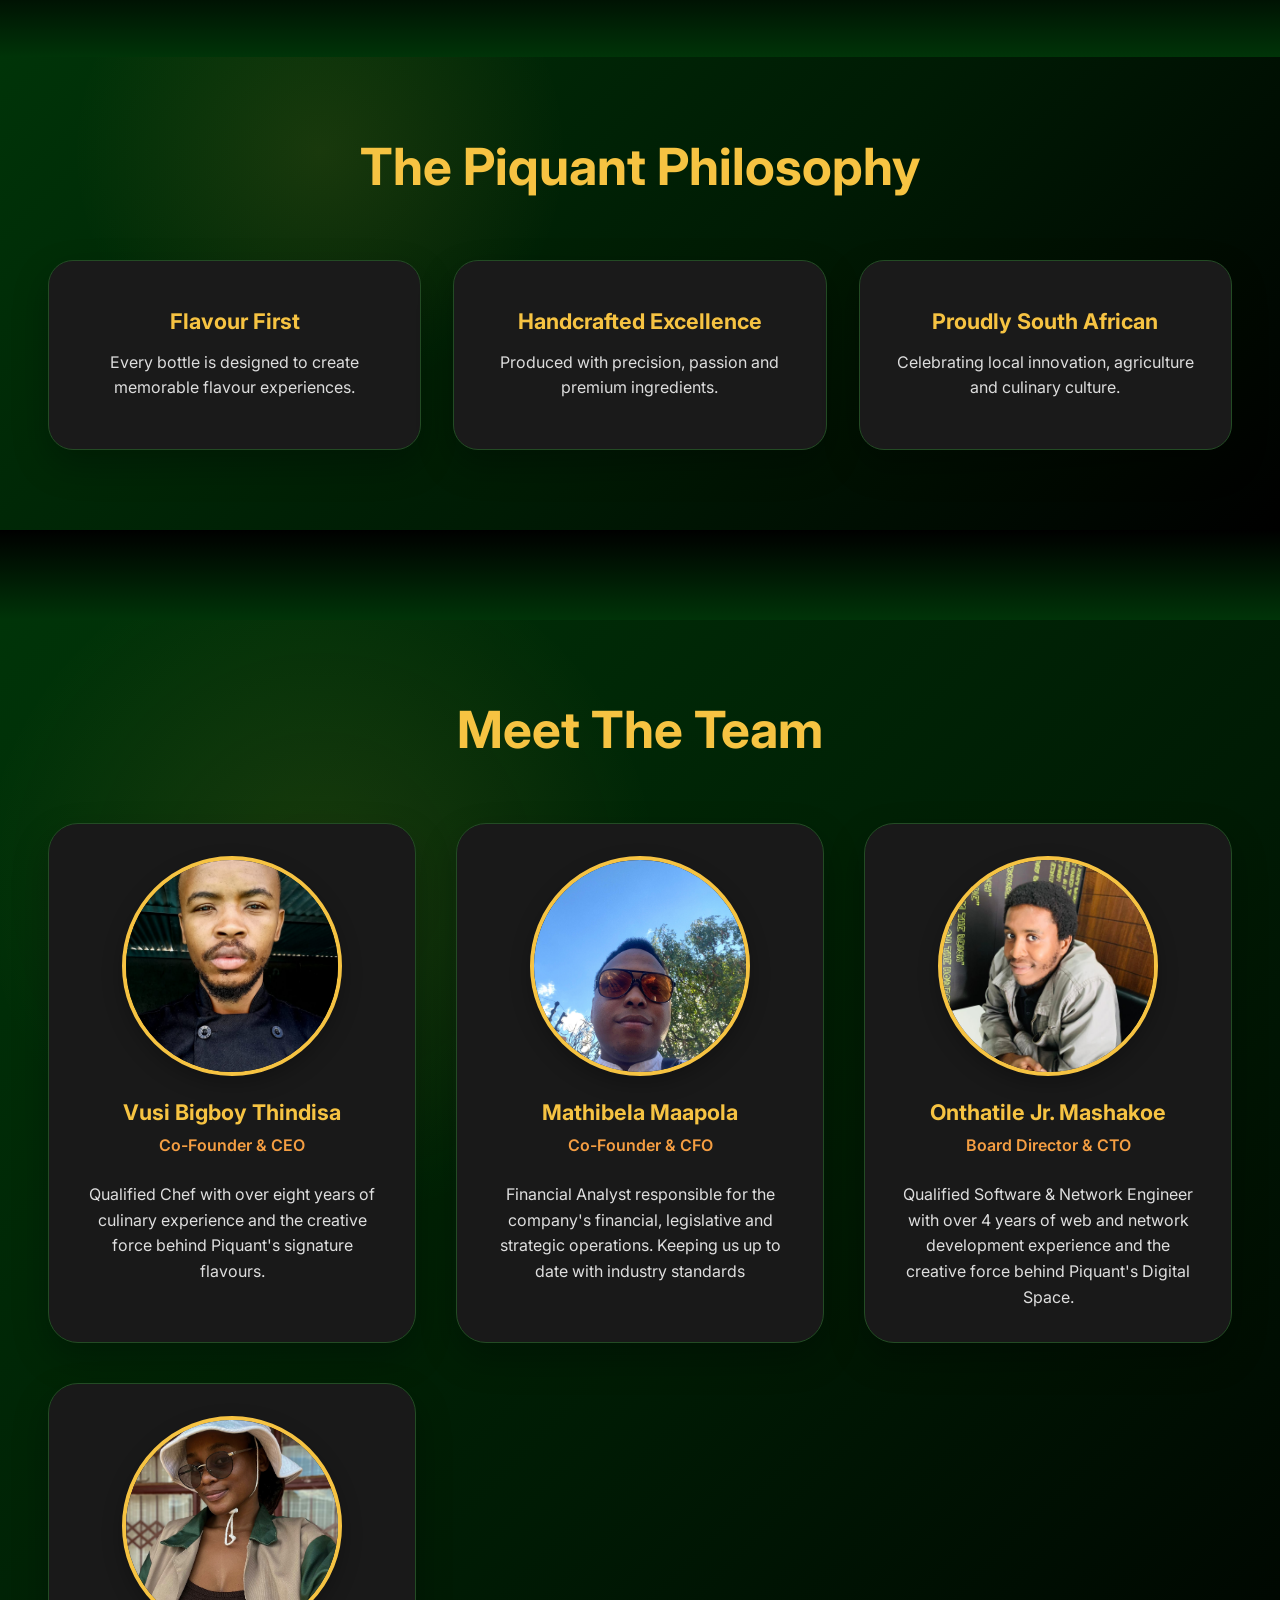
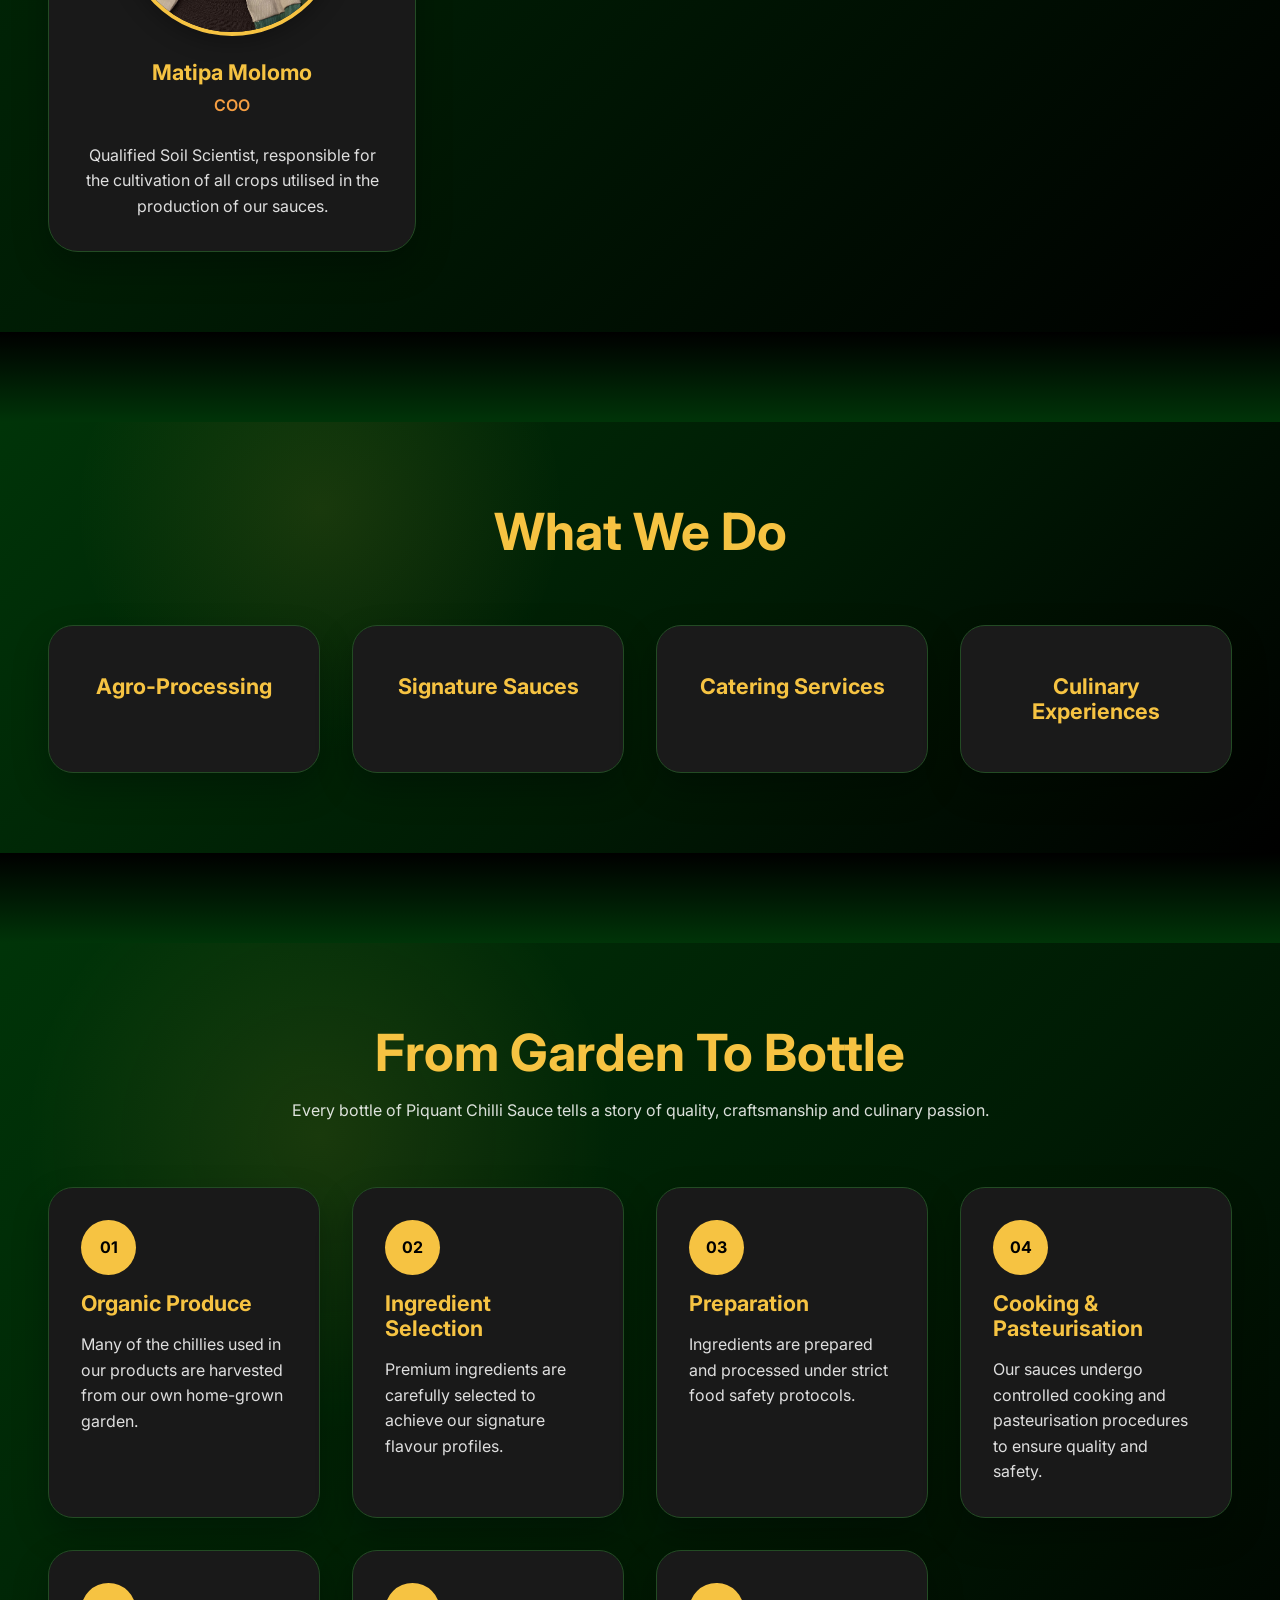
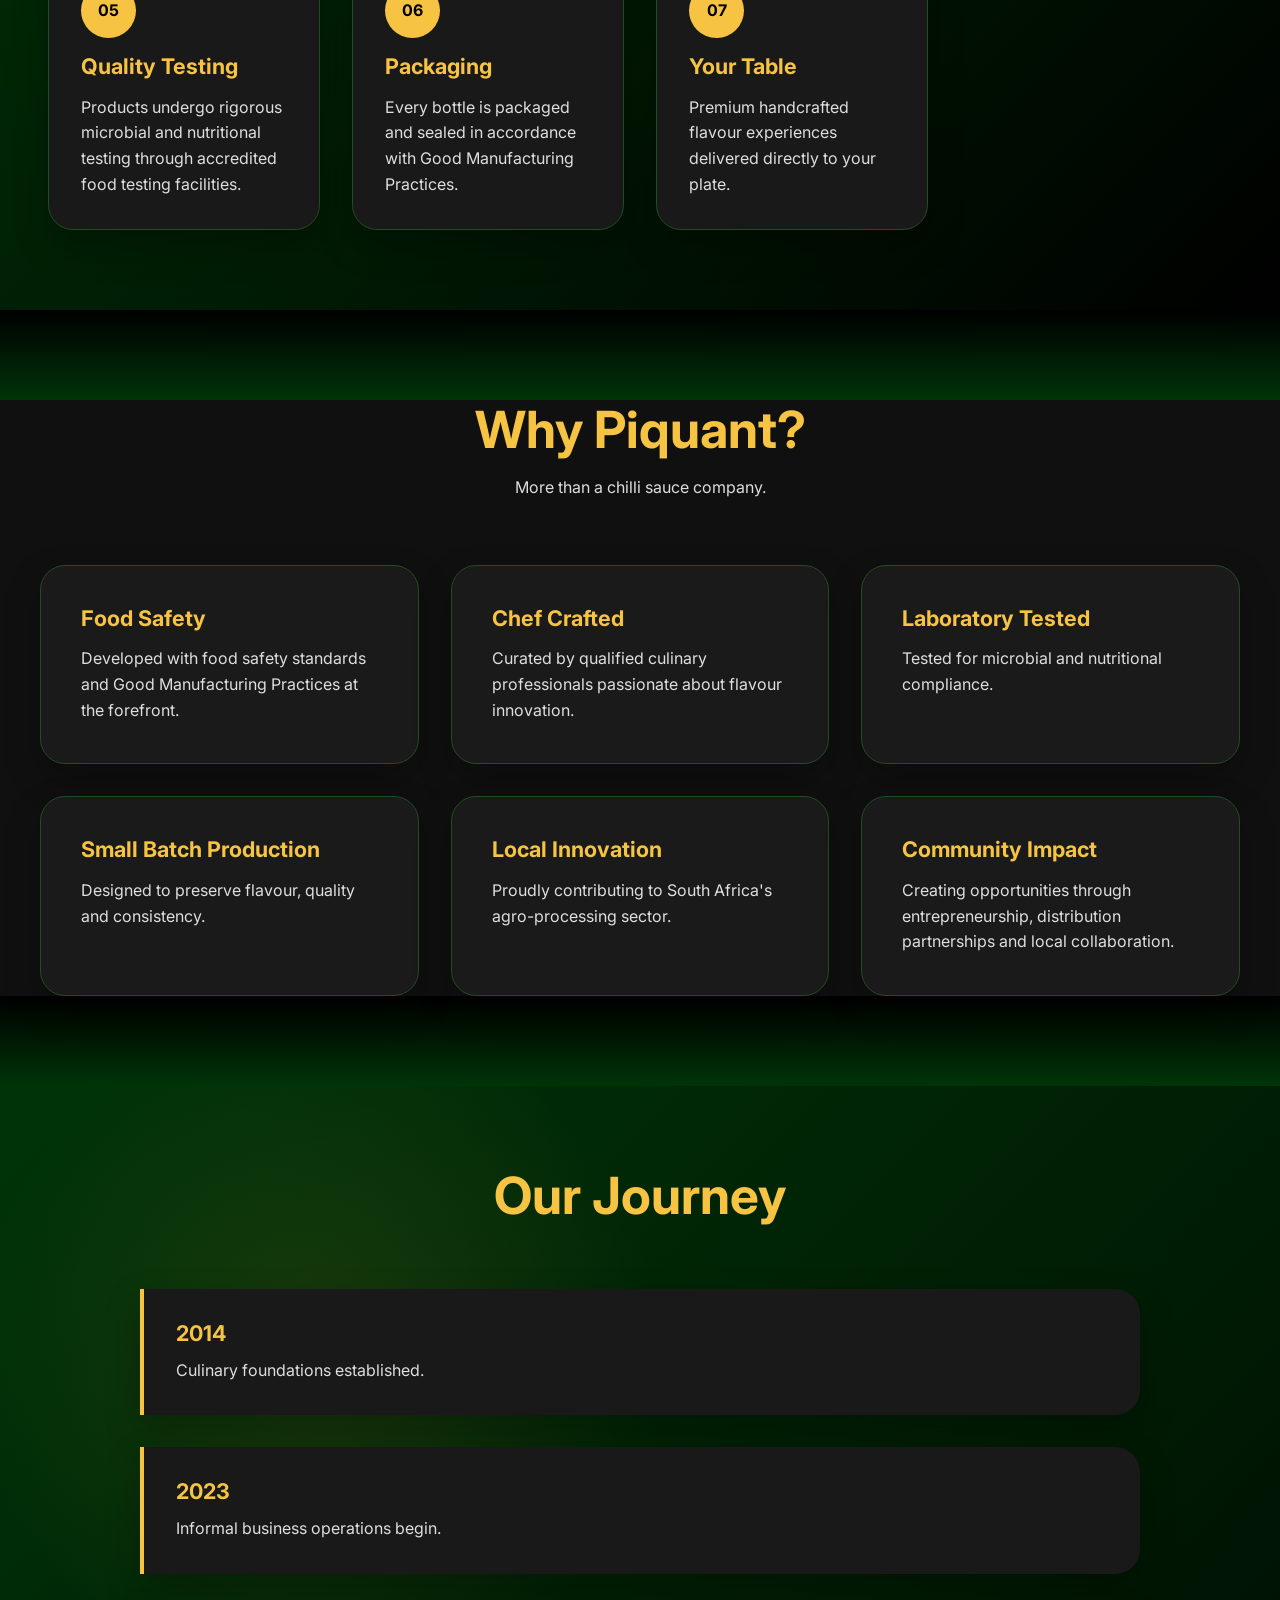
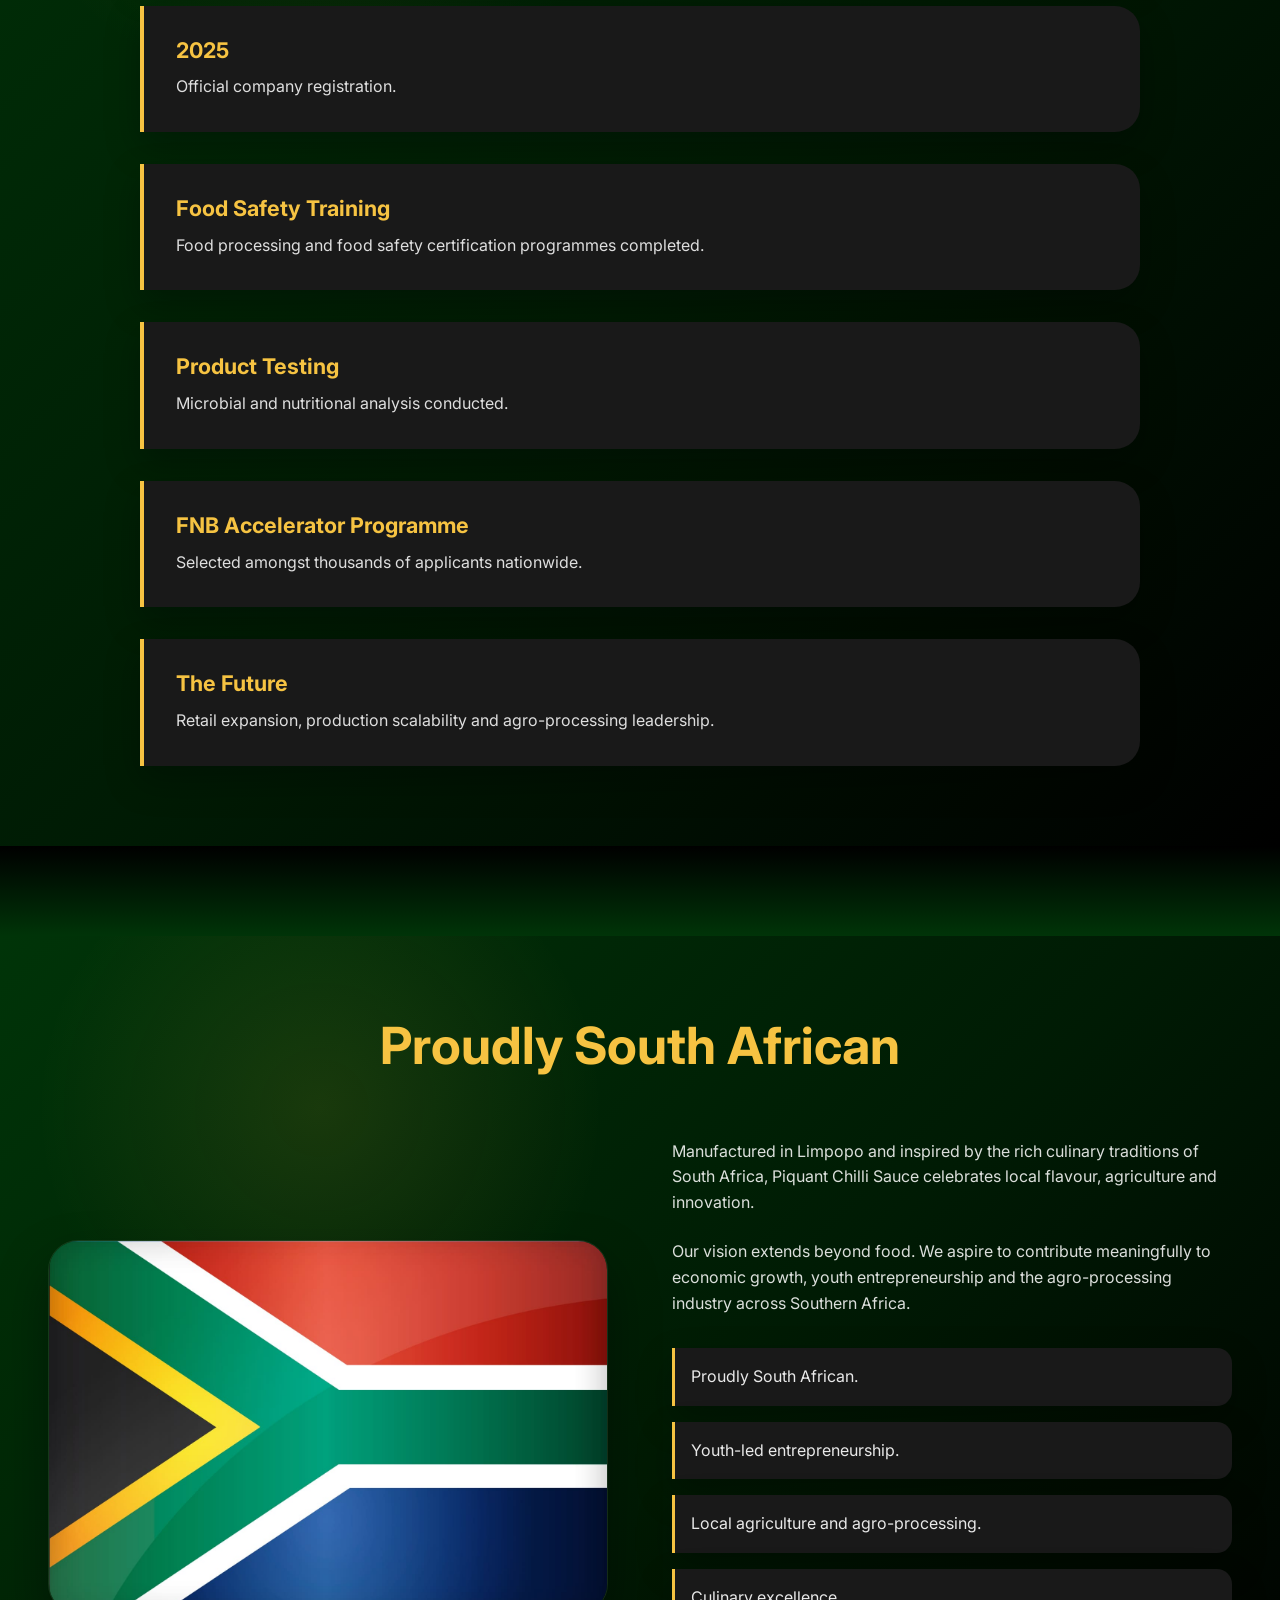
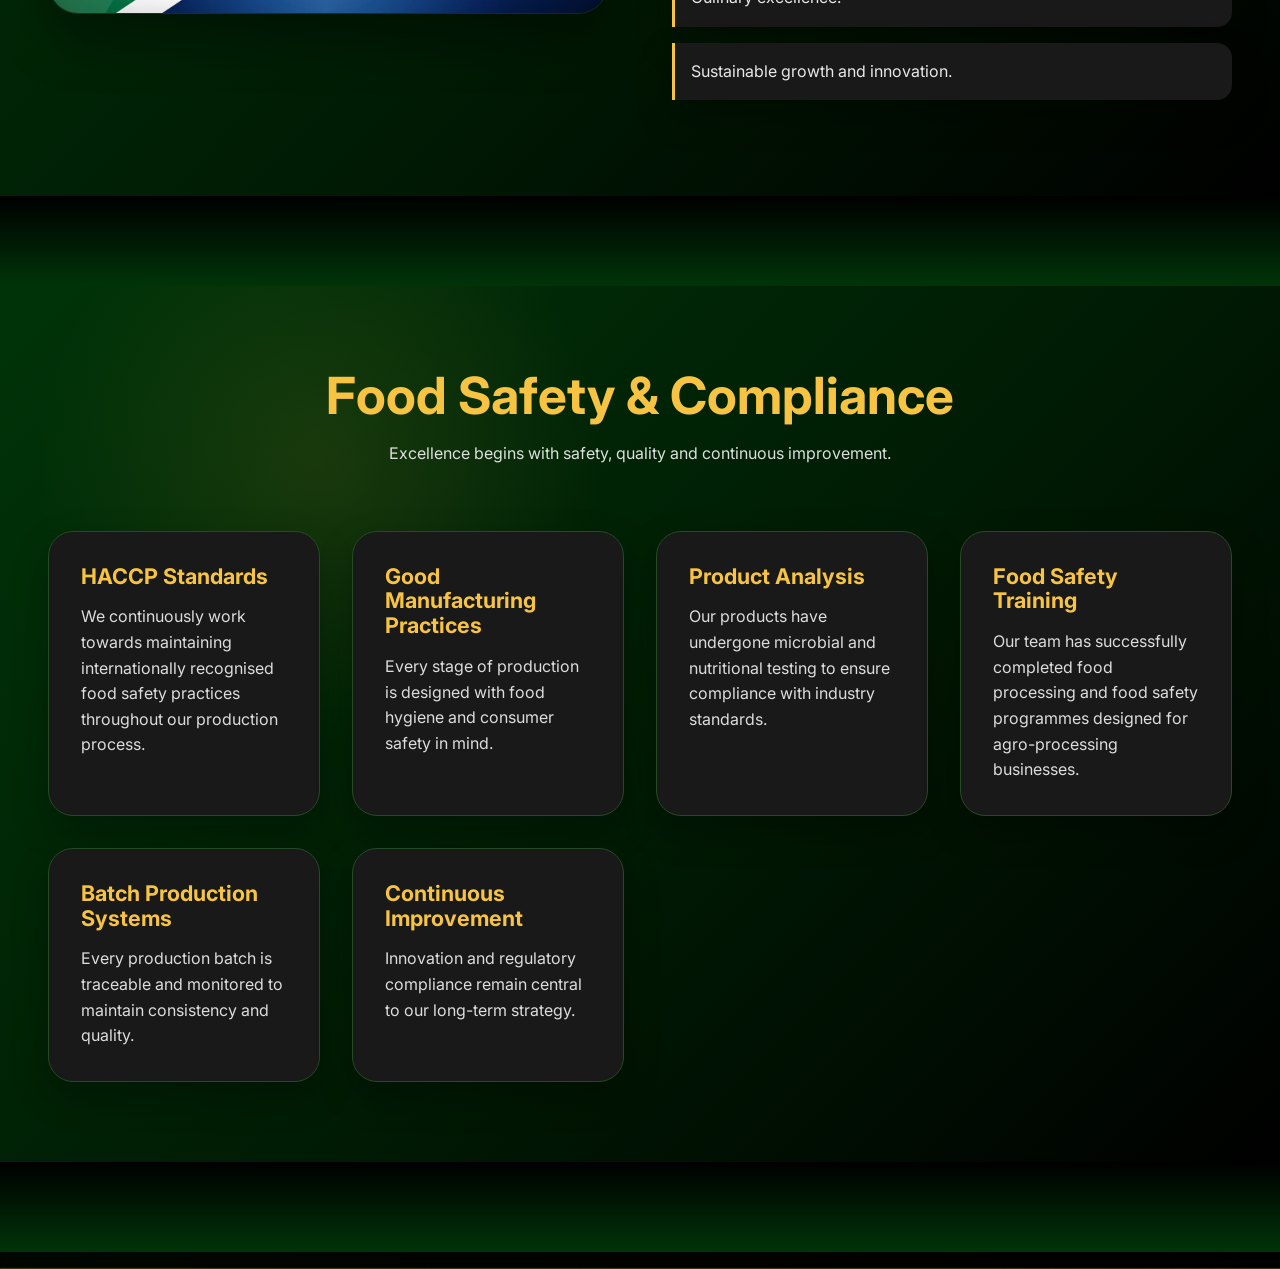
==== commit 7e4224db: "Remove community and vision sections; update descriptions Removed community impact and future vision" ====
--- a/About.html
+++ b/About.html
@@ -187,7 +187,7 @@
                 <p>
                     Financial Analyst responsible for
                     the company's financial, legislative
-                    and strategic operations.
+                    and strategic operations. Keeping us up to date with industry standards 
                 </p>
             </article>
 
@@ -212,7 +212,7 @@
                 <span> COO </span>
 
                 <p>
-                    Qualified soil scientist aged 27, responsible for the cultivation of all crops utilised in the production of our sauces.
+                    Qualified Soil Scientist, responsible for the cultivation of all crops utilised in the production of our sauces.
                 </p>
 
             </article>
@@ -592,181 +592,4 @@
         <div class="section-divider"></div>
 <!--==================================================-->
 <!--            COMMUNITY IMPACT                      -->
-<!--==================================================-->
-
-<section class="community-section">
-    <div class="container">
-        <div class="section-title">
-            <h2>Community & Social Impact</h2>
-        </div>
-
-        <div class="community-content">
-            <p>
-                At Piquant Chilli Sauce, we believe that business
-                success should create opportunities for others.
-            </p>
-
-            <p>
-                Through local partnerships, youth entrepreneurship,
-                distributor programmes and collaborations with
-                artists and businesses, we strive to contribute
-                positively to our communities and South Africa's
-                growing agro-processing sector.
-            </p>
-
-            <div class="community-grid">
-                <div class="community-card">Youth Entrepreneurship</div>
-                <div class="community-card">Local Agriculture</div>
-                <div class="community-card">Distributor Opportunities</div>
-                <div class="community-card">Community Collaboration</div>
-                <div class="community-card">Local Artist Partnerships</div>
-                <div class="community-card">Job Creation Initiatives</div>
-            </div>
-        </div>
-    </div>
-</section>
-
-        <div class="section-divider"></div>
-<!--==================================================-->
-<!--                FUTURE VISION                     -->
-<!--==================================================-->
-
-<section class="vision-section">
-    <div class="container">
-        <div class="section-title">
-            <h2>The Future Of Piquant</h2>
-        </div>
-
-
-        <div class="vision-content">
-            <p>We are building more than a sauce company.</p>
-
-            <p>
-                Our vision is to become one of Southern Africa's
-                leading agro-processing and culinary brands while
-                creating exceptional flavour experiences that can
-                proudly represent South African innovation on a global stage.
-            </p>
-
-            <div class="vision-grid">
-                <div class="vision-card">Retail Expansion</div>
-                <div class="vision-card">Production Scalability</div>
-                <div class="vision-card">New Condiment Ranges</div>
-                <div class="vision-card">Culinary Experiences</div>
-                <div class="vision-card">Catering Growth</div>
-                <div class="vision-card">Export Opportunities</div>
-            </div>
-        </div>
-    </div>
-</section>
-</main>
-
-        <div class="section-divider"></div>
- <!-- =================================================
-                        CONTACT
-    ================================================= -->
-            <section id="contact" class="contact-section">
-                <div class="container">
-                    <div class="contact-grid">
-                        <div class="contact-column">
-                            <h2>Contact Us</h2>
-                            <p>📍 Limpopo, South Africa</p>
-
-                            <!-- Keep confirmed contact information from the main Piquant website here. -->
-                            <p>📞 Contact number available via the Piquant business channels.</p>
-                            <p>✉ Contact us through our official communication channels.</p>
-                        </div>
-
-                        <div class="contact-column">
-                            <h2>Follow Piquant</h2>
-
-                            <!-- Social URLs should match the confirmed links already used on index.html. -->
-                            <div class="social-links">
-                                <a href="https://www.facebook.com/share/1C5iiBQ79c/" target="_blank" rel="noopener" class="social facebook"><i class="fab fa-facebook-f"></i>Facebook</a>
-                                <a href="https://www.instagram.com/piquantchillisauce?igsh=ZWZhbjJvd3lkaHZv" target="_blank" rel="noopener" class="social instagram"><i class="fab fa-instagram"></i>Instagram</a>
-                                <a href="https://www.tiktok.com/@piquant62" target="_blank" rel="noopener" class="social tiktok"><i class="fab fa-tiktok"></i>TikTok</a>
-                                <a href="mailto:piquantchillisauce@outlook.com" class="social email"><i class="fas fa-envelope"></i>Email</a>
-                            </div>
-                        </div>
-                    </div>
-                </div>
-            </section>
-
-        <div class="section-divider"></div>
-            <!-- =================================================
-                            FINAL CTA
-            ================================================= -->
-
-            <section class="cta-section">
-                <div class="container">
-                    <h2>Ready To Spice Up Your Next Meal?</h2>
-                    <p>Let's create an flavourable together.</p>
-
-                    <a href="#Cart.html" class="cta-main">Shop Now</a>
-                    <a href="https://wa.me/+27693237625" class="cta-secondary" target="_blank" rel="noopener">Order Today</a>
-                    <a href="Sauces.html" class="cta-secondary">View Range</a>
-                </div>
-            </section>
-
-                    <div class="section-divider"></div>
-        <!-- =====================================================
-                            FOOTER
-        ===================================================== -->
-        <footer class="footer-content">
-            <div class="container">
-                <div class="footer-grid">
-                    <div class="footer-brand">
-                        <a href="index.html" aria-label="Piquant Chilli Sauce Home">
-                            <img src="Images/Logo/OriginalPic.jpg" alt="Piquant Chilli Sauce" loading="lazy" class="footer-logo">
-                        </a>
-
-                        <p>Crafting bold South African flavour through artisan sauces and premium catering experiences.</p>
-                    </div>
-
-                    <div class="footer-links">
-                        <h3>Quick Links</h3>
-                        <a href="index.html" aria-current="page">Home</a>
-                        <a href="Sauces.html">Sauces</a>
-                        <a href="Catering.html">Catering</a>
-                        <a href="Merch.html">Merch</a>
-                        <a href="About.html">About</a>
-                        <a href="#booking">Book Now</a>
-                    </div>
-
-                    <div class="footer-hours">
-                        <h3>Business Hours</h3>
-                        <p>Monday - Friday<br>08:00 - 17:00</p>
-                        <p>Saturday<br>09:00 - 14:00</p>
-                    </div>
-
-                    <div class="footer-about">
-                        <h3>About Catering</h3>
-                        <p>Premium catering experiences built around bold flavour, warm hospitality and Piquant's handcrafted sauces.</p>
-                        <a href="About.html">Learn More About Piquant</a>
-                    </div>
-                </div>
-
-                <div class="footer-bottom">
-                    <p>&copy;<span class="current-year"></span>Piquant Chilli Sauce. All Rights Reserved.</p>
-                </div>
-            </div>
-        </footer>
-
-
-    <a href="https://wa.me/+27693237625?text=Hello%20Piquant%20Chilli%20Sauce,%20I%20would%20like%20to%20know%20more%20about%20your%20products."
-       class="whatsapp-float"
-       target="_blank"
-       rel="noopener"
-       aria-label="Chat with us on WhatsApp">
-        <i class="fab fa-whatsapp"></i>
-    </a>
-
-<!--==================================================-->
-<!-- JAVASCRIPT                                       -->
-<!--==================================================-->
-
-<script src="About.js"></script>
-
-</body>
-
-</html>
+<!--================
